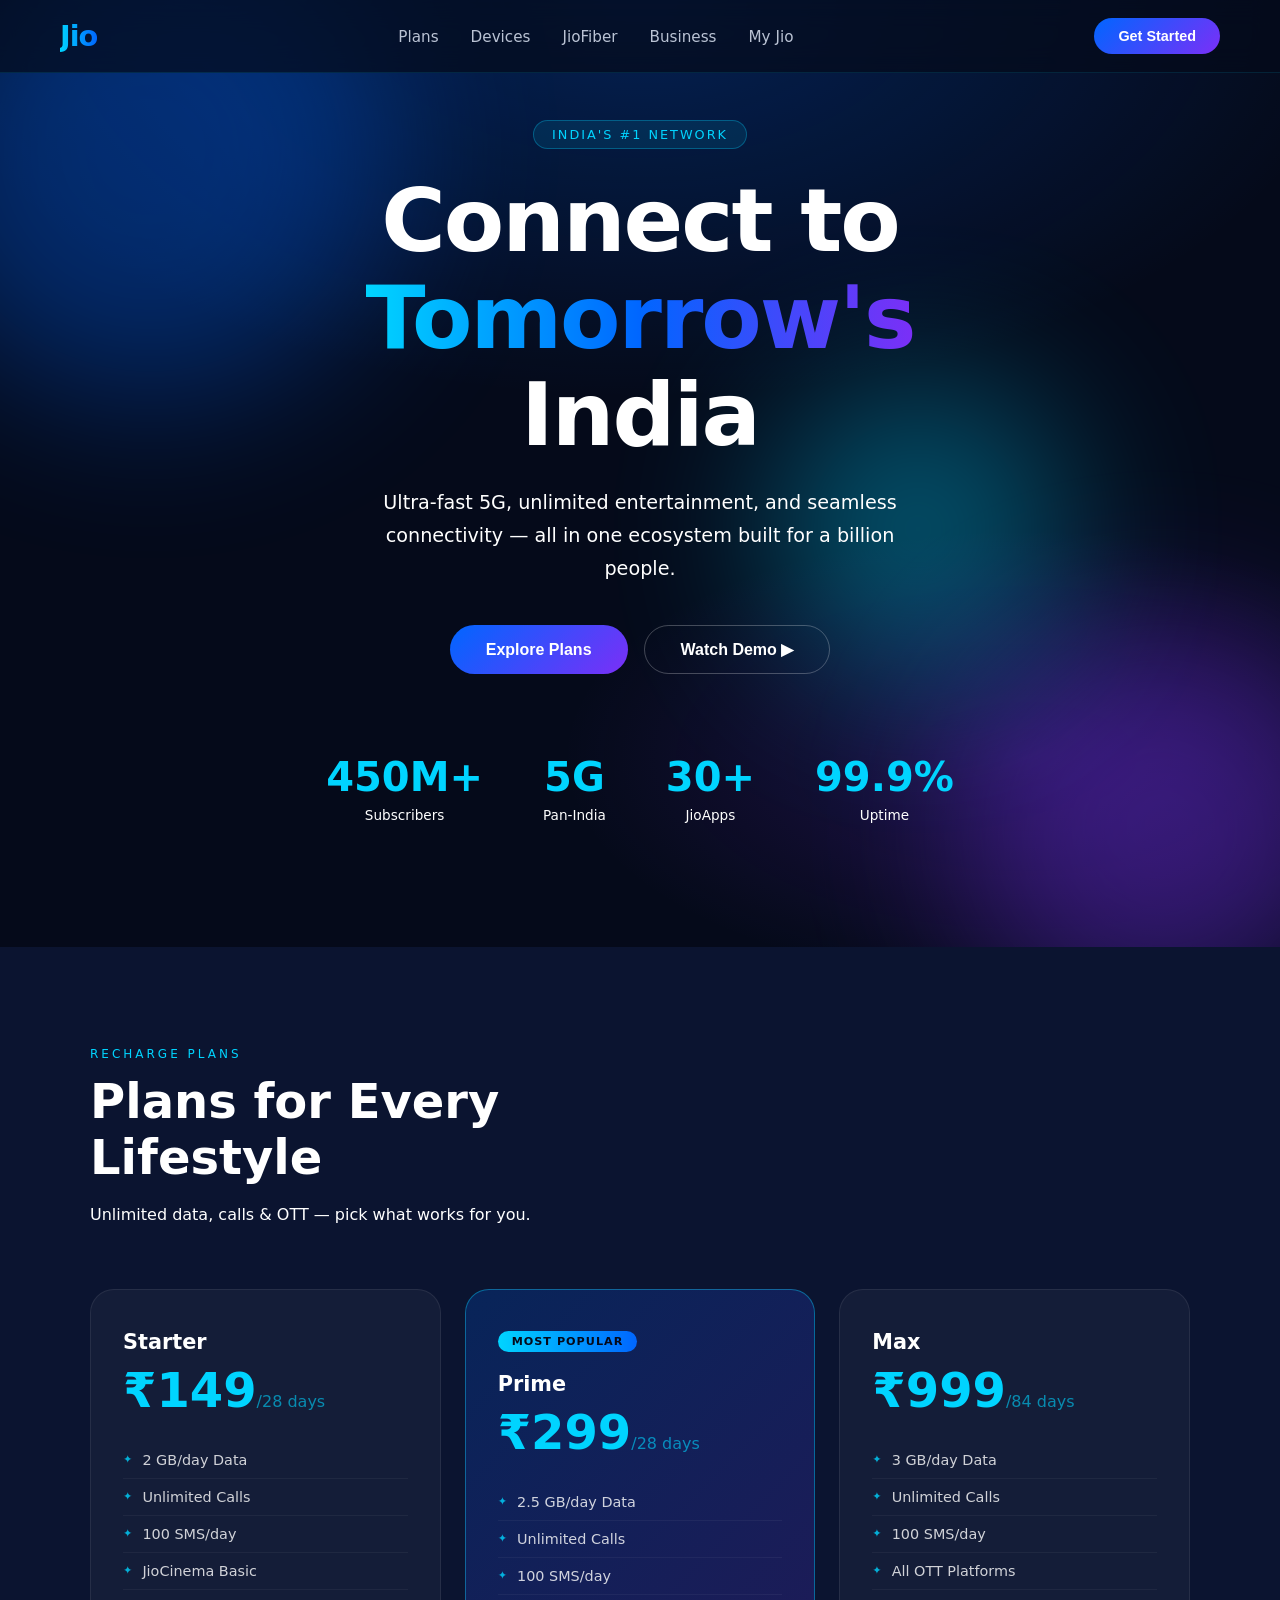
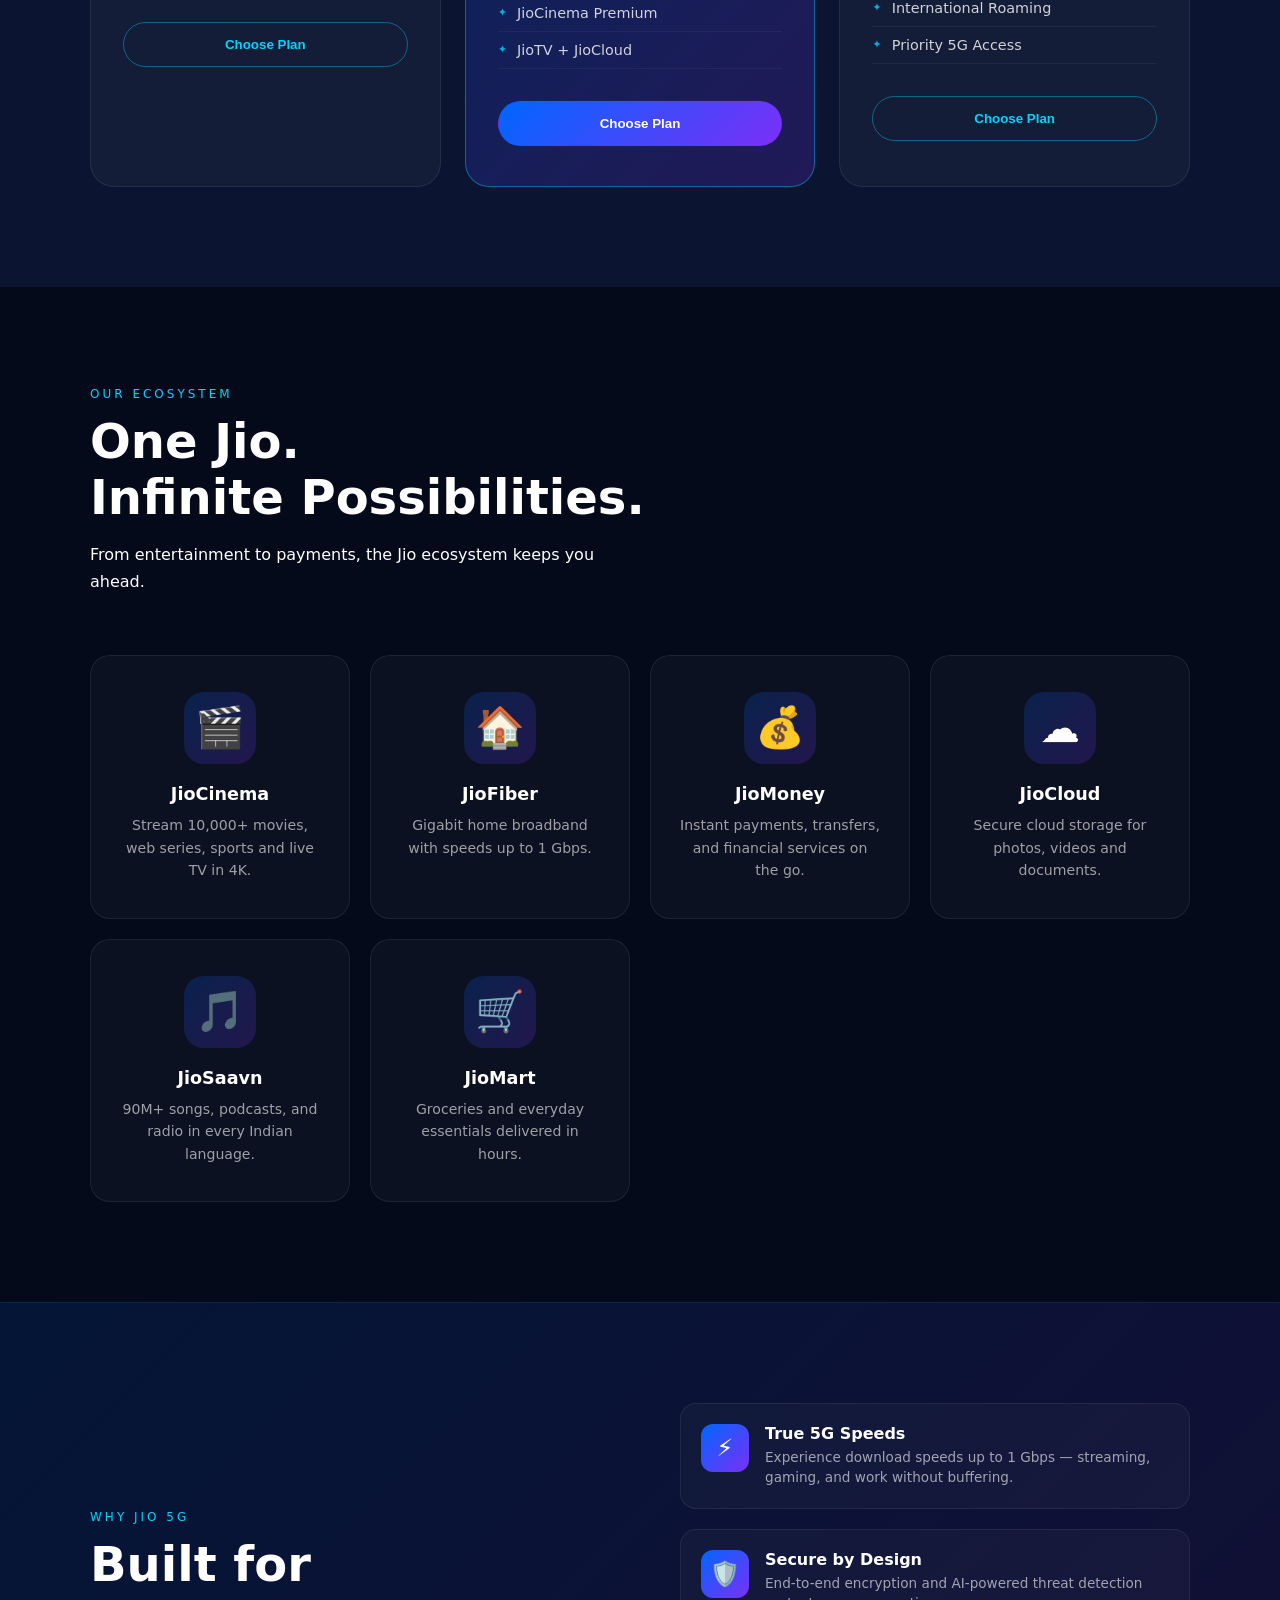
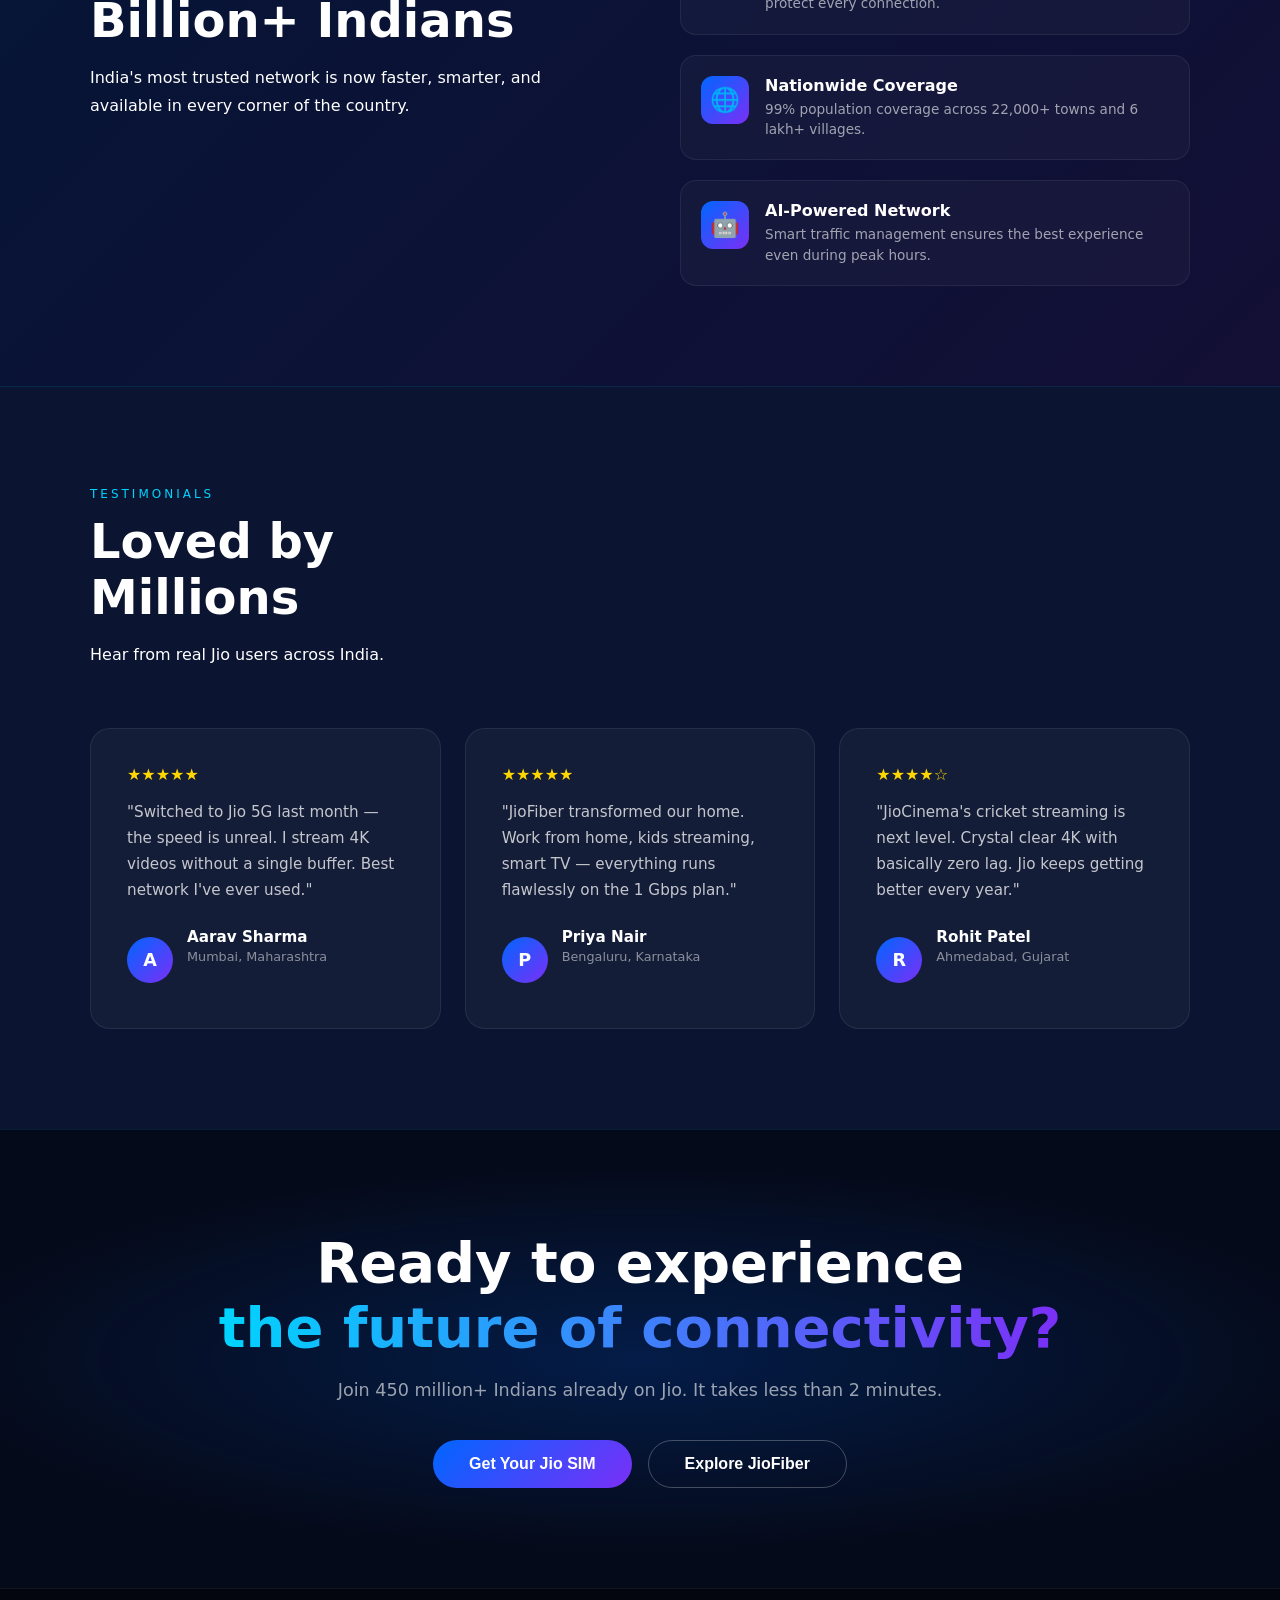
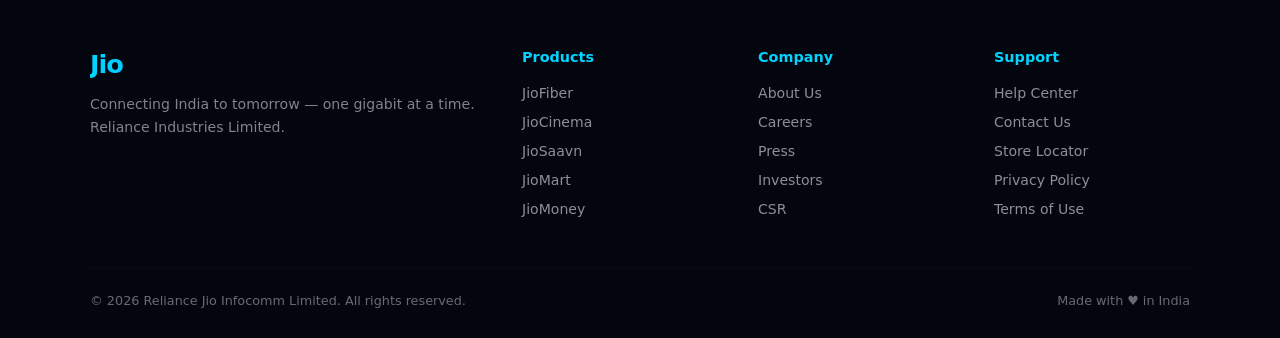
==== jio-redesign.html @ 24b38218 "Add futuristic Jio homepage redesign in HTML Full single-page redesign featuring animated hero with " ====
<!DOCTYPE html>
<html lang="en">
<head>
  <meta charset="UTF-8" />
  <meta name="viewport" content="width=device-width, initial-scale=1.0" />
  <title>Jio – Welcome to the Future</title>
  <style>
    *, *::before, *::after { box-sizing: border-box; margin: 0; padding: 0; }

    :root {
      --blue: #0066ff;
      --cyan: #00d4ff;
      --purple: #7b2ff7;
      --dark: #050a1a;
      --dark2: #0b1430;
      --light: #e8f0ff;
      --white: #ffffff;
    }

    html { scroll-behavior: smooth; }

    body {
      font-family: 'Segoe UI', system-ui, sans-serif;
      background: var(--dark);
      color: var(--white);
      overflow-x: hidden;
    }

    /* ── NAV ── */
    nav {
      position: fixed; top: 0; width: 100%; z-index: 100;
      display: flex; align-items: center; justify-content: space-between;
      padding: 18px 60px;
      background: rgba(5, 10, 26, 0.7);
      backdrop-filter: blur(14px);
      border-bottom: 1px solid rgba(0, 212, 255, 0.12);
    }

    .logo {
      font-size: 1.8rem; font-weight: 900; letter-spacing: -1px;
      background: linear-gradient(90deg, var(--cyan), var(--blue));
      -webkit-background-clip: text; -webkit-text-fill-color: transparent;
    }

    .nav-links { display: flex; gap: 32px; list-style: none; }
    .nav-links a {
      color: var(--light); text-decoration: none; font-size: 0.95rem;
      opacity: 0.8; transition: opacity 0.2s, color 0.2s;
    }
    .nav-links a:hover { opacity: 1; color: var(--cyan); }

    .nav-cta {
      background: linear-gradient(135deg, var(--blue), var(--purple));
      color: #fff; border: none; padding: 10px 24px;
      border-radius: 50px; cursor: pointer; font-size: 0.9rem; font-weight: 600;
      transition: transform 0.2s, box-shadow 0.2s;
    }
    .nav-cta:hover { transform: scale(1.05); box-shadow: 0 0 20px rgba(0,102,255,0.5); }

    /* ── HERO ── */
    .hero {
      min-height: 100vh;
      display: flex; align-items: center; justify-content: center;
      text-align: center; padding: 120px 20px 80px;
      position: relative; overflow: hidden;
    }

    .hero-bg {
      position: absolute; inset: 0; z-index: 0;
      background: radial-gradient(ellipse 80% 60% at 50% 0%, rgba(0,102,255,0.25) 0%, transparent 70%),
                  radial-gradient(ellipse 60% 40% at 80% 80%, rgba(123,47,247,0.2) 0%, transparent 60%),
                  var(--dark);
    }

    .orb {
      position: absolute; border-radius: 50%; filter: blur(80px); opacity: 0.35;
      animation: float 8s ease-in-out infinite;
    }
    .orb1 { width: 500px; height: 500px; background: var(--blue); top: -100px; left: -100px; }
    .orb2 { width: 400px; height: 400px; background: var(--purple); bottom: -80px; right: -80px; animation-delay: -4s; }
    .orb3 { width: 300px; height: 300px; background: var(--cyan); top: 40%; left: 60%; animation-delay: -2s; }

    @keyframes float {
      0%, 100% { transform: translateY(0) scale(1); }
      50% { transform: translateY(-30px) scale(1.05); }
    }

    .hero-content { position: relative; z-index: 1; max-width: 800px; }

    .hero-badge {
      display: inline-block; padding: 6px 18px; border-radius: 50px;
      background: rgba(0,212,255,0.1); border: 1px solid rgba(0,212,255,0.3);
      color: var(--cyan); font-size: 0.8rem; letter-spacing: 2px;
      text-transform: uppercase; margin-bottom: 24px;
      animation: fadeUp 0.8s ease both;
    }

    .hero h1 {
      font-size: clamp(2.8rem, 7vw, 5.5rem);
      font-weight: 900; line-height: 1.1; letter-spacing: -2px;
      margin-bottom: 24px;
      animation: fadeUp 0.8s 0.1s ease both;
    }

    .hero h1 span {
      background: linear-gradient(90deg, var(--cyan), var(--blue), var(--purple));
      -webkit-background-clip: text; -webkit-text-fill-color: transparent;
    }

    .hero p {
      font-size: 1.2rem; opacity: 0.7; max-width: 560px; margin: 0 auto 40px;
      line-height: 1.7;
      animation: fadeUp 0.8s 0.2s ease both;
    }

    .hero-btns {
      display: flex; gap: 16px; justify-content: center; flex-wrap: wrap;
      animation: fadeUp 0.8s 0.3s ease both;
    }

    .btn-primary {
      padding: 14px 36px; border-radius: 50px;
      background: linear-gradient(135deg, var(--blue), var(--purple));
      color: #fff; font-size: 1rem; font-weight: 700; border: none; cursor: pointer;
      transition: transform 0.2s, box-shadow 0.2s;
    }
    .btn-primary:hover { transform: translateY(-2px); box-shadow: 0 8px 30px rgba(0,102,255,0.5); }

    .btn-ghost {
      padding: 14px 36px; border-radius: 50px;
      background: transparent; color: #fff; font-size: 1rem; font-weight: 600;
      border: 1px solid rgba(255,255,255,0.25); cursor: pointer;
      transition: background 0.2s, border-color 0.2s;
    }
    .btn-ghost:hover { background: rgba(255,255,255,0.08); border-color: var(--cyan); }

    .hero-stats {
      display: flex; justify-content: center; gap: 60px; margin-top: 80px;
      animation: fadeUp 0.8s 0.4s ease both;
    }
    .stat h3 { font-size: 2.5rem; font-weight: 900; color: var(--cyan); }
    .stat p { font-size: 0.85rem; opacity: 0.6; margin-top: 4px; }

    /* ── SECTION SHARED ── */
    section { padding: 100px 60px; }
    .section-label {
      font-size: 0.75rem; letter-spacing: 3px; text-transform: uppercase;
      color: var(--cyan); margin-bottom: 12px;
    }
    .section-title {
      font-size: clamp(2rem, 4vw, 3rem); font-weight: 900; margin-bottom: 16px;
    }
    .section-sub { opacity: 0.6; max-width: 520px; line-height: 1.7; margin-bottom: 60px; }

    /* ── PLANS ── */
    .plans { background: var(--dark2); }
    .plans-grid {
      display: grid; grid-template-columns: repeat(auto-fit, minmax(280px, 1fr));
      gap: 24px; max-width: 1100px; margin: 0 auto;
    }

    .plan-card {
      border-radius: 24px; padding: 40px 32px;
      background: rgba(255,255,255,0.04);
      border: 1px solid rgba(255,255,255,0.08);
      transition: transform 0.3s, box-shadow 0.3s, border-color 0.3s;
      position: relative; overflow: hidden;
    }
    .plan-card::before {
      content: ''; position: absolute; inset: 0;
      background: linear-gradient(135deg, rgba(0,102,255,0.1), transparent);
      opacity: 0; transition: opacity 0.3s;
    }
    .plan-card:hover { transform: translateY(-8px); box-shadow: 0 20px 60px rgba(0,102,255,0.2); border-color: rgba(0,212,255,0.3); }
    .plan-card:hover::before { opacity: 1; }

    .plan-card.featured {
      background: linear-gradient(135deg, rgba(0,102,255,0.2), rgba(123,47,247,0.2));
      border-color: rgba(0,212,255,0.4);
    }
    .plan-badge {
      display: inline-block; padding: 4px 14px; border-radius: 50px;
      background: linear-gradient(90deg, var(--cyan), var(--blue));
      color: var(--dark); font-size: 0.7rem; font-weight: 800;
      letter-spacing: 1px; text-transform: uppercase; margin-bottom: 20px;
    }
    .plan-name { font-size: 1.3rem; font-weight: 700; margin-bottom: 8px; }
    .plan-price { font-size: 3rem; font-weight: 900; color: var(--cyan); }
    .plan-price span { font-size: 1rem; opacity: 0.6; font-weight: 400; }
    .plan-features { list-style: none; margin: 24px 0 32px; }
    .plan-features li {
      padding: 10px 0; border-bottom: 1px solid rgba(255,255,255,0.06);
      font-size: 0.9rem; opacity: 0.8; display: flex; align-items: center; gap: 10px;
    }
    .plan-features li::before { content: '✦'; color: var(--cyan); font-size: 0.7rem; }
    .btn-plan {
      width: 100%; padding: 14px; border-radius: 50px; font-weight: 700;
      cursor: pointer; border: 1px solid rgba(0,212,255,0.4);
      background: transparent; color: var(--cyan); transition: all 0.3s;
    }
    .btn-plan:hover, .plan-card.featured .btn-plan {
      background: linear-gradient(135deg, var(--blue), var(--purple));
      border-color: transparent; color: #fff;
    }

    /* ── SERVICES ── */
    .services-grid {
      display: grid; grid-template-columns: repeat(auto-fit, minmax(220px, 1fr));
      gap: 20px; max-width: 1100px; margin: 0 auto;
    }
    .service-card {
      border-radius: 20px; padding: 36px 28px;
      background: rgba(255,255,255,0.03);
      border: 1px solid rgba(255,255,255,0.07);
      transition: transform 0.3s, border-color 0.3s;
      text-align: center;
    }
    .service-card:hover { transform: translateY(-6px); border-color: rgba(0,212,255,0.25); }
    .service-icon {
      font-size: 2.5rem; margin-bottom: 18px;
      display: flex; align-items: center; justify-content: center;
      width: 72px; height: 72px; border-radius: 20px; margin: 0 auto 20px;
      background: linear-gradient(135deg, rgba(0,102,255,0.2), rgba(123,47,247,0.2));
    }
    .service-card h3 { font-size: 1.1rem; font-weight: 700; margin-bottom: 10px; }
    .service-card p { font-size: 0.88rem; opacity: 0.6; line-height: 1.6; }

    /* ── FEATURES BAND ── */
    .features-band {
      background: linear-gradient(135deg, rgba(0,102,255,0.12), rgba(123,47,247,0.12));
      border-top: 1px solid rgba(0,212,255,0.1);
      border-bottom: 1px solid rgba(0,212,255,0.1);
    }
    .features-inner {
      max-width: 1100px; margin: 0 auto;
      display: grid; grid-template-columns: 1fr 1fr; gap: 80px; align-items: center;
    }
    .features-text .section-sub { max-width: 100%; }
    .feature-list { list-style: none; display: flex; flex-direction: column; gap: 20px; }
    .feature-item {
      display: flex; gap: 16px; align-items: flex-start;
      padding: 20px; border-radius: 16px;
      background: rgba(255,255,255,0.03);
      border: 1px solid rgba(255,255,255,0.07);
      transition: border-color 0.3s;
    }
    .feature-item:hover { border-color: rgba(0,212,255,0.25); }
    .feature-icon {
      font-size: 1.5rem; min-width: 48px; height: 48px;
      display: flex; align-items: center; justify-content: center;
      border-radius: 12px;
      background: linear-gradient(135deg, var(--blue), var(--purple));
    }
    .feature-item h4 { font-size: 1rem; font-weight: 700; margin-bottom: 4px; }
    .feature-item p { font-size: 0.85rem; opacity: 0.6; line-height: 1.5; }

    /* ── TESTIMONIALS ── */
    .testimonials { background: var(--dark2); }
    .testimonials-grid {
      display: grid; grid-template-columns: repeat(auto-fit, minmax(300px, 1fr));
      gap: 24px; max-width: 1100px; margin: 0 auto;
    }
    .testimonial-card {
      padding: 36px; border-radius: 20px;
      background: rgba(255,255,255,0.04);
      border: 1px solid rgba(255,255,255,0.08);
    }
    .stars { color: #ffd700; font-size: 1rem; margin-bottom: 16px; }
    .testimonial-card p { opacity: 0.75; line-height: 1.7; font-size: 0.95rem; margin-bottom: 24px; }
    .reviewer { display: flex; gap: 14px; align-items: center; }
    .avatar {
      width: 46px; height: 46px; border-radius: 50%;
      background: linear-gradient(135deg, var(--blue), var(--purple));
      display: flex; align-items: center; justify-content: center;
      font-weight: 700; font-size: 1.1rem;
    }
    .reviewer-info h4 { font-size: 0.95rem; font-weight: 700; }
    .reviewer-info p { font-size: 0.8rem; opacity: 0.5; }

    /* ── CTA BANNER ── */
    .cta-banner {
      text-align: center; padding: 100px 40px;
      background: radial-gradient(ellipse 80% 60% at 50% 50%, rgba(0,102,255,0.2) 0%, transparent 70%);
      border-top: 1px solid rgba(0,212,255,0.1);
    }
    .cta-banner h2 { font-size: clamp(2rem, 5vw, 3.5rem); font-weight: 900; margin-bottom: 20px; }
    .cta-banner h2 span {
      background: linear-gradient(90deg, var(--cyan), var(--purple));
      -webkit-background-clip: text; -webkit-text-fill-color: transparent;
    }
    .cta-banner p { opacity: 0.6; margin-bottom: 40px; font-size: 1.1rem; }

    /* ── FOOTER ── */
    footer {
      background: #03060f; padding: 60px 60px 30px;
      border-top: 1px solid rgba(255,255,255,0.06);
    }
    .footer-grid {
      display: grid; grid-template-columns: 2fr 1fr 1fr 1fr; gap: 40px;
      max-width: 1100px; margin: 0 auto 50px;
    }
    .footer-brand .logo { font-size: 1.6rem; }
    .footer-brand p { margin-top: 14px; opacity: 0.5; font-size: 0.88rem; line-height: 1.7; }
    .footer-col h4 { font-size: 0.9rem; font-weight: 700; margin-bottom: 18px; color: var(--cyan); }
    .footer-col ul { list-style: none; display: flex; flex-direction: column; gap: 10px; }
    .footer-col ul a { color: var(--white); text-decoration: none; font-size: 0.88rem; opacity: 0.55; transition: opacity 0.2s; }
    .footer-col ul a:hover { opacity: 1; }
    .footer-bottom {
      max-width: 1100px; margin: 0 auto;
      display: flex; justify-content: space-between; align-items: center;
      border-top: 1px solid rgba(255,255,255,0.06); padding-top: 24px;
      font-size: 0.8rem; opacity: 0.4;
    }

    /* ── ANIMATIONS ── */
    @keyframes fadeUp {
      from { opacity: 0; transform: translateY(24px); }
      to   { opacity: 1; transform: translateY(0); }
    }

    /* ── SCROLL ANIMATIONS ── */
    .reveal {
      opacity: 0; transform: translateY(30px);
      transition: opacity 0.7s ease, transform 0.7s ease;
    }
    .reveal.visible { opacity: 1; transform: none; }

    /* ── RESPONSIVE ── */
    @media (max-width: 900px) {
      nav { padding: 16px 24px; }
      .nav-links { display: none; }
      section { padding: 70px 24px; }
      .features-inner { grid-template-columns: 1fr; gap: 40px; }
      .footer-grid { grid-template-columns: 1fr 1fr; }
      .hero-stats { gap: 30px; flex-wrap: wrap; }
    }
  </style>
</head>
<body>

  <!-- NAV -->
  <nav>
    <div class="logo">Jio</div>
    <ul class="nav-links">
      <li><a href="#">Plans</a></li>
      <li><a href="#">Devices</a></li>
      <li><a href="#">JioFiber</a></li>
      <li><a href="#">Business</a></li>
      <li><a href="#">My Jio</a></li>
    </ul>
    <button class="nav-cta">Get Started</button>
  </nav>

  <!-- HERO -->
  <section class="hero">
    <div class="hero-bg">
      <div class="orb orb1"></div>
      <div class="orb orb2"></div>
      <div class="orb orb3"></div>
    </div>
    <div class="hero-content">
      <div class="hero-badge">India's #1 Network</div>
      <h1>Connect to<br /><span>Tomorrow's</span> India</h1>
      <p>Ultra-fast 5G, unlimited entertainment, and seamless connectivity — all in one ecosystem built for a billion people.</p>
      <div class="hero-btns">
        <button class="btn-primary">Explore Plans</button>
        <button class="btn-ghost">Watch Demo ▶</button>
      </div>
      <div class="hero-stats">
        <div class="stat"><h3>450M+</h3><p>Subscribers</p></div>
        <div class="stat"><h3>5G</h3><p>Pan-India</p></div>
        <div class="stat"><h3>30+</h3><p>JioApps</p></div>
        <div class="stat"><h3>99.9%</h3><p>Uptime</p></div>
      </div>
    </div>
  </section>

  <!-- PLANS -->
  <section class="plans">
    <div style="max-width:1100px;margin:0 auto;">
      <p class="section-label reveal">Recharge Plans</p>
      <h2 class="section-title reveal">Plans for Every<br />Lifestyle</h2>
      <p class="section-sub reveal">Unlimited data, calls & OTT — pick what works for you.</p>
    </div>
    <div class="plans-grid">
      <div class="plan-card reveal">
        <div class="plan-name">Starter</div>
        <div class="plan-price">₹149<span>/28 days</span></div>
        <ul class="plan-features">
          <li>2 GB/day Data</li>
          <li>Unlimited Calls</li>
          <li>100 SMS/day</li>
          <li>JioCinema Basic</li>
        </ul>
        <button class="btn-plan">Choose Plan</button>
      </div>

      <div class="plan-card featured reveal">
        <div class="plan-badge">Most Popular</div>
        <div class="plan-name">Prime</div>
        <div class="plan-price">₹299<span>/28 days</span></div>
        <ul class="plan-features">
          <li>2.5 GB/day Data</li>
          <li>Unlimited Calls</li>
          <li>100 SMS/day</li>
          <li>JioCinema Premium</li>
          <li>JioTV + JioCloud</li>
        </ul>
        <button class="btn-plan">Choose Plan</button>
      </div>

      <div class="plan-card reveal">
        <div class="plan-name">Max</div>
        <div class="plan-price">₹999<span>/84 days</span></div>
        <ul class="plan-features">
          <li>3 GB/day Data</li>
          <li>Unlimited Calls</li>
          <li>100 SMS/day</li>
          <li>All OTT Platforms</li>
          <li>International Roaming</li>
          <li>Priority 5G Access</li>
        </ul>
        <button class="btn-plan">Choose Plan</button>
      </div>
    </div>
  </section>

  <!-- SERVICES -->
  <section>
    <div style="max-width:1100px;margin:0 auto;">
      <p class="section-label reveal">Our Ecosystem</p>
      <h2 class="section-title reveal">One Jio.<br />Infinite Possibilities.</h2>
      <p class="section-sub reveal">From entertainment to payments, the Jio ecosystem keeps you ahead.</p>
    </div>
    <div class="services-grid">
      <div class="service-card reveal">
        <div class="service-icon">🎬</div>
        <h3>JioCinema</h3>
        <p>Stream 10,000+ movies, web series, sports and live TV in 4K.</p>
      </div>
      <div class="service-card reveal">
        <div class="service-icon">🏠</div>
        <h3>JioFiber</h3>
        <p>Gigabit home broadband with speeds up to 1 Gbps.</p>
      </div>
      <div class="service-card reveal">
        <div class="service-icon">💰</div>
        <h3>JioMoney</h3>
        <p>Instant payments, transfers, and financial services on the go.</p>
      </div>
      <div class="service-card reveal">
        <div class="service-icon">☁️</div>
        <h3>JioCloud</h3>
        <p>Secure cloud storage for photos, videos and documents.</p>
      </div>
      <div class="service-card reveal">
        <div class="service-icon">🎵</div>
        <h3>JioSaavn</h3>
        <p>90M+ songs, podcasts, and radio in every Indian language.</p>
      </div>
      <div class="service-card reveal">
        <div class="service-icon">🛒</div>
        <h3>JioMart</h3>
        <p>Groceries and everyday essentials delivered in hours.</p>
      </div>
    </div>
  </section>

  <!-- FEATURES BAND -->
  <section class="features-band">
    <div class="features-inner">
      <div class="features-text">
        <p class="section-label reveal">Why Jio 5G</p>
        <h2 class="section-title reveal">Built for<br />Billion+ Indians</h2>
        <p class="section-sub reveal">India's most trusted network is now faster, smarter, and available in every corner of the country.</p>
      </div>
      <ul class="feature-list">
        <li class="feature-item reveal">
          <div class="feature-icon">⚡</div>
          <div>
            <h4>True 5G Speeds</h4>
            <p>Experience download speeds up to 1 Gbps — streaming, gaming, and work without buffering.</p>
          </div>
        </li>
        <li class="feature-item reveal">
          <div class="feature-icon">🛡️</div>
          <div>
            <h4>Secure by Design</h4>
            <p>End-to-end encryption and AI-powered threat detection protect every connection.</p>
          </div>
        </li>
        <li class="feature-item reveal">
          <div class="feature-icon">🌐</div>
          <div>
            <h4>Nationwide Coverage</h4>
            <p>99% population coverage across 22,000+ towns and 6 lakh+ villages.</p>
          </div>
        </li>
        <li class="feature-item reveal">
          <div class="feature-icon">🤖</div>
          <div>
            <h4>AI-Powered Network</h4>
            <p>Smart traffic management ensures the best experience even during peak hours.</p>
          </div>
        </li>
      </ul>
    </div>
  </section>

  <!-- TESTIMONIALS -->
  <section class="testimonials">
    <div style="max-width:1100px;margin:0 auto;">
      <p class="section-label reveal">Testimonials</p>
      <h2 class="section-title reveal">Loved by<br />Millions</h2>
      <p class="section-sub reveal">Hear from real Jio users across India.</p>
    </div>
    <div class="testimonials-grid">
      <div class="testimonial-card reveal">
        <div class="stars">★★★★★</div>
        <p>"Switched to Jio 5G last month — the speed is unreal. I stream 4K videos without a single buffer. Best network I've ever used."</p>
        <div class="reviewer">
          <div class="avatar">A</div>
          <div class="reviewer-info">
            <h4>Aarav Sharma</h4>
            <p>Mumbai, Maharashtra</p>
          </div>
        </div>
      </div>
      <div class="testimonial-card reveal">
        <div class="stars">★★★★★</div>
        <p>"JioFiber transformed our home. Work from home, kids streaming, smart TV — everything runs flawlessly on the 1 Gbps plan."</p>
        <div class="reviewer">
          <div class="avatar">P</div>
          <div class="reviewer-info">
            <h4>Priya Nair</h4>
            <p>Bengaluru, Karnataka</p>
          </div>
        </div>
      </div>
      <div class="testimonial-card reveal">
        <div class="stars">★★★★☆</div>
        <p>"JioCinema's cricket streaming is next level. Crystal clear 4K with basically zero lag. Jio keeps getting better every year."</p>
        <div class="reviewer">
          <div class="avatar">R</div>
          <div class="reviewer-info">
            <h4>Rohit Patel</h4>
            <p>Ahmedabad, Gujarat</p>
          </div>
        </div>
      </div>
    </div>
  </section>

  <!-- CTA BANNER -->
  <section class="cta-banner">
    <h2>Ready to experience<br /><span>the future of connectivity?</span></h2>
    <p>Join 450 million+ Indians already on Jio. It takes less than 2 minutes.</p>
    <div style="display:flex;gap:16px;justify-content:center;flex-wrap:wrap;">
      <button class="btn-primary">Get Your Jio SIM</button>
      <button class="btn-ghost">Explore JioFiber</button>
    </div>
  </section>

  <!-- FOOTER -->
  <footer>
    <div class="footer-grid">
      <div class="footer-brand">
        <div class="logo">Jio</div>
        <p>Connecting India to tomorrow — one gigabit at a time. Reliance Industries Limited.</p>
      </div>
      <div class="footer-col">
        <h4>Products</h4>
        <ul>
          <li><a href="#">JioFiber</a></li>
          <li><a href="#">JioCinema</a></li>
          <li><a href="#">JioSaavn</a></li>
          <li><a href="#">JioMart</a></li>
          <li><a href="#">JioMoney</a></li>
        </ul>
      </div>
      <div class="footer-col">
        <h4>Company</h4>
        <ul>
          <li><a href="#">About Us</a></li>
          <li><a href="#">Careers</a></li>
          <li><a href="#">Press</a></li>
          <li><a href="#">Investors</a></li>
          <li><a href="#">CSR</a></li>
        </ul>
      </div>
      <div class="footer-col">
        <h4>Support</h4>
        <ul>
          <li><a href="#">Help Center</a></li>
          <li><a href="#">Contact Us</a></li>
          <li><a href="#">Store Locator</a></li>
          <li><a href="#">Privacy Policy</a></li>
          <li><a href="#">Terms of Use</a></li>
        </ul>
      </div>
    </div>
    <div class="footer-bottom">
      <span>© 2026 Reliance Jio Infocomm Limited. All rights reserved.</span>
      <span>Made with ♥ in India</span>
    </div>
  </footer>

  <script>
    // Scroll reveal
    const observer = new IntersectionObserver((entries) => {
      entries.forEach(e => {
        if (e.isIntersecting) {
          e.target.classList.add('visible');
          observer.unobserve(e.target);
        }
      });
    }, { threshold: 0.12 });

    document.querySelectorAll('.reveal').forEach(el => observer.observe(el));
  </script>
</body>
</html>
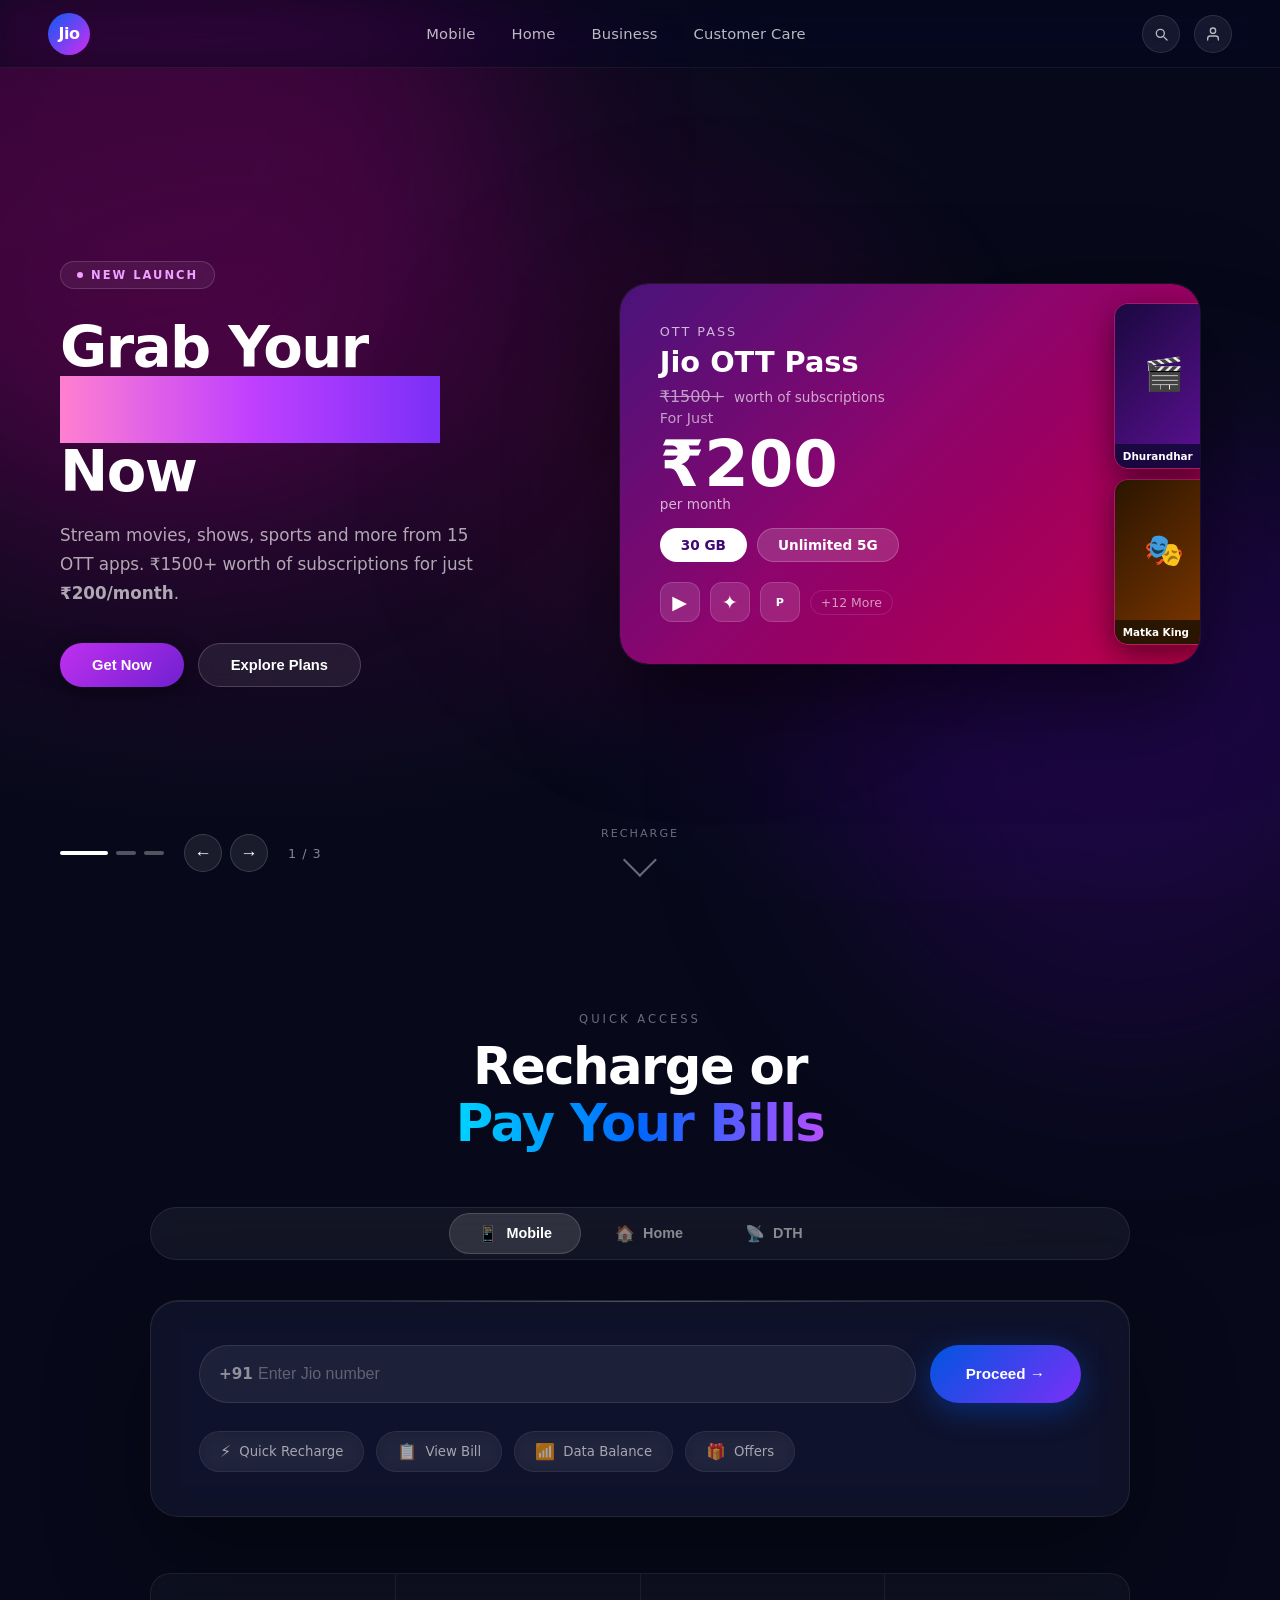
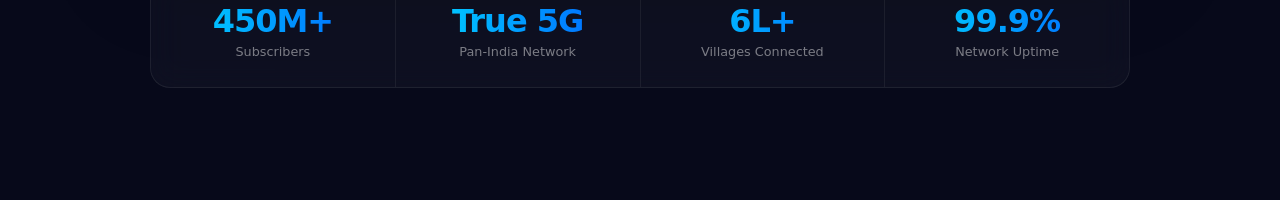
==== commit 2941bfd9: "Add Jio homepage redesign — immersive two-fold with ambient lighting - Fold 1: full-viewport hero ca" ====
--- a/jio-redesign.html
+++ b/jio-redesign.html
@@ -3,620 +3,925 @@
 <head>
   <meta charset="UTF-8" />
   <meta name="viewport" content="width=device-width, initial-scale=1.0" />
-  <title>Jio – Welcome to the Future</title>
+  <title>Jio – Experience the Future</title>
   <style>
     *, *::before, *::after { box-sizing: border-box; margin: 0; padding: 0; }
 
     :root {
-      --blue: #0066ff;
-      --cyan: #00d4ff;
-      --purple: #7b2ff7;
-      --dark: #050a1a;
-      --dark2: #0b1430;
-      --light: #e8f0ff;
-      --white: #ffffff;
-    }
-
-    html { scroll-behavior: smooth; }
+      --nav-h: 68px;
+      --ease: cubic-bezier(0.4, 0, 0.2, 1);
+    }
+
+    html { scroll-behavior: auto; }
 
     body {
-      font-family: 'Segoe UI', system-ui, sans-serif;
-      background: var(--dark);
-      color: var(--white);
+      font-family: 'Segoe UI', system-ui, -apple-system, sans-serif;
+      background: #07091a;
+      color: #fff;
       overflow-x: hidden;
     }
 
-    /* ── NAV ── */
+    /* ─── NOISE OVERLAY ─── */
+    body::before {
+      content: '';
+      position: fixed; inset: 0; z-index: 0; pointer-events: none;
+      background-image: url("data:image/svg+xml,%3Csvg viewBox='0 0 200 200' xmlns='http://www.w3.org/2000/svg'%3E%3Cfilter id='n'%3E%3CfeTurbulence type='fractalNoise' baseFrequency='0.85' numOctaves='4' stitchTiles='stitch'/%3E%3C/filter%3E%3Crect width='100%25' height='100%25' filter='url(%23n)' opacity='1'/%3E%3C/svg%3E");
+      opacity: 0.03;
+    }
+
+    /* ─── AMBIENT BACKGROUND ─── */
+    #ambient {
+      position: fixed; inset: 0; z-index: 0; pointer-events: none;
+      transition: background 1.4s var(--ease), opacity 1.4s var(--ease);
+    }
+
+    /* ─── NAV ─── */
     nav {
-      position: fixed; top: 0; width: 100%; z-index: 100;
+      position: fixed; top: 0; left: 0; right: 0; z-index: 100;
+      height: var(--nav-h);
       display: flex; align-items: center; justify-content: space-between;
-      padding: 18px 60px;
-      background: rgba(5, 10, 26, 0.7);
-      backdrop-filter: blur(14px);
-      border-bottom: 1px solid rgba(0, 212, 255, 0.12);
-    }
-
-    .logo {
-      font-size: 1.8rem; font-weight: 900; letter-spacing: -1px;
-      background: linear-gradient(90deg, var(--cyan), var(--blue));
+      padding: 0 48px;
+      background: rgba(7, 9, 26, 0.55);
+      backdrop-filter: blur(20px) saturate(180%);
+      -webkit-backdrop-filter: blur(20px) saturate(180%);
+      border-bottom: 1px solid rgba(255,255,255,0.06);
+    }
+
+    .logo-wrap {
+      display: flex; align-items: center; gap: 10px;
+    }
+    .logo-circle {
+      width: 42px; height: 42px; border-radius: 50%;
+      background: linear-gradient(135deg, #0a5cf5, #d52af0);
+      display: flex; align-items: center; justify-content: center;
+      font-weight: 900; font-size: 1rem; letter-spacing: -0.5px;
+    }
+    .logo-text {
+      font-size: 1.5rem; font-weight: 900; letter-spacing: -0.5px;
+      background: linear-gradient(90deg, #fff 60%, rgba(255,255,255,0.5));
       -webkit-background-clip: text; -webkit-text-fill-color: transparent;
     }
 
-    .nav-links { display: flex; gap: 32px; list-style: none; }
+    .nav-links {
+      display: flex; gap: 36px; list-style: none;
+    }
     .nav-links a {
-      color: var(--light); text-decoration: none; font-size: 0.95rem;
-      opacity: 0.8; transition: opacity 0.2s, color 0.2s;
-    }
-    .nav-links a:hover { opacity: 1; color: var(--cyan); }
-
-    .nav-cta {
-      background: linear-gradient(135deg, var(--blue), var(--purple));
-      color: #fff; border: none; padding: 10px 24px;
-      border-radius: 50px; cursor: pointer; font-size: 0.9rem; font-weight: 600;
-      transition: transform 0.2s, box-shadow 0.2s;
-    }
-    .nav-cta:hover { transform: scale(1.05); box-shadow: 0 0 20px rgba(0,102,255,0.5); }
-
-    /* ── HERO ── */
-    .hero {
+      color: rgba(255,255,255,0.72); text-decoration: none;
+      font-size: 0.92rem; font-weight: 500; letter-spacing: 0.01em;
+      transition: color 0.2s;
+      position: relative; padding-bottom: 2px;
+    }
+    .nav-links a::after {
+      content: ''; position: absolute; bottom: -2px; left: 0; right: 0;
+      height: 1.5px; background: #00d4ff;
+      transform: scaleX(0); transform-origin: left;
+      transition: transform 0.25s var(--ease);
+    }
+    .nav-links a:hover { color: #fff; }
+    .nav-links a:hover::after { transform: scaleX(1); }
+
+    .nav-actions { display: flex; gap: 14px; align-items: center; }
+    .nav-icon-btn {
+      width: 38px; height: 38px; border-radius: 50%;
+      background: rgba(255,255,255,0.07);
+      border: 1px solid rgba(255,255,255,0.1);
+      display: flex; align-items: center; justify-content: center;
+      cursor: pointer; transition: background 0.2s;
+      color: rgba(255,255,255,0.7);
+    }
+    .nav-icon-btn:hover { background: rgba(255,255,255,0.14); color: #fff; }
+    .nav-icon-btn svg { width: 16px; height: 16px; fill: currentColor; }
+
+    /* ─── FOLD 1: HERO ─── */
+    #fold1 {
+      position: relative; z-index: 1;
       min-height: 100vh;
+      padding-top: var(--nav-h);
+      display: flex; flex-direction: column;
+      overflow: hidden;
+    }
+
+    /* Slide container */
+    .slider-track {
+      flex: 1; position: relative;
+      display: flex; flex-direction: column;
+      justify-content: center;
+    }
+
+    /* Individual slide */
+    .slide {
+      position: absolute; inset: 0;
+      display: grid;
+      grid-template-columns: 1fr 1.15fr;
+      gap: 0;
+      align-items: center;
+      padding: 40px 60px 60px;
+      opacity: 0; pointer-events: none;
+      transition: opacity 0.9s var(--ease);
+    }
+    .slide.active { opacity: 1; pointer-events: all; }
+
+    /* Left: text */
+    .slide-text {
+      padding-right: 40px;
+      transform: translateY(20px);
+      transition: transform 1s var(--ease), opacity 0.9s var(--ease);
+      opacity: 0;
+    }
+    .slide.active .slide-text {
+      transform: translateY(0); opacity: 1;
+      transition-delay: 0.15s;
+    }
+
+    .slide-tag {
+      display: inline-flex; align-items: center; gap: 8px;
+      padding: 6px 16px; border-radius: 999px;
+      font-size: 0.72rem; letter-spacing: 2px; text-transform: uppercase;
+      font-weight: 700; margin-bottom: 28px;
+      border: 1px solid rgba(255,255,255,0.15);
+      background: rgba(255,255,255,0.06);
+      backdrop-filter: blur(10px);
+    }
+    .slide-tag-dot {
+      width: 6px; height: 6px; border-radius: 50%;
+      background: currentColor; animation: blink 2s ease-in-out infinite;
+    }
+    @keyframes blink { 0%,100%{opacity:1} 50%{opacity:0.3} }
+
+    .slide-title {
+      font-size: clamp(2.2rem, 4.5vw, 4rem);
+      font-weight: 900; line-height: 1.08; letter-spacing: -1.5px;
+      margin-bottom: 18px;
+    }
+    .slide-title em {
+      font-style: normal;
+      -webkit-background-clip: text; -webkit-text-fill-color: transparent;
+    }
+
+    .slide-desc {
+      font-size: 1.05rem; opacity: 0.65; line-height: 1.7;
+      margin-bottom: 36px; max-width: 440px;
+    }
+
+    .slide-btns { display: flex; gap: 14px; flex-wrap: wrap; }
+
+    .btn-pill {
+      padding: 13px 32px; border-radius: 999px;
+      font-weight: 700; font-size: 0.92rem; cursor: pointer;
+      border: none; transition: transform 0.2s, box-shadow 0.2s;
+    }
+    .btn-pill:hover { transform: translateY(-2px); }
+    .btn-primary-pill {
+      color: #fff;
+      box-shadow: 0 4px 20px rgba(0,0,0,0.4);
+    }
+    .btn-primary-pill:hover { box-shadow: 0 8px 30px rgba(0,0,0,0.5); }
+    .btn-ghost-pill {
+      background: rgba(255,255,255,0.08);
+      border: 1px solid rgba(255,255,255,0.18) !important;
+      color: #fff; backdrop-filter: blur(10px);
+    }
+    .btn-ghost-pill:hover { background: rgba(255,255,255,0.14); }
+
+    /* Right: visual panel */
+    .slide-visual {
+      position: relative; height: 100%;
       display: flex; align-items: center; justify-content: center;
-      text-align: center; padding: 120px 20px 80px;
+      transform: scale(0.95) translateY(10px);
+      transition: transform 1s var(--ease), opacity 0.9s var(--ease);
+      opacity: 0;
+    }
+    .slide.active .slide-visual {
+      transform: scale(1) translateY(0); opacity: 1;
+      transition-delay: 0.05s;
+    }
+
+    /* Banner card — the hero visual */
+    .banner-card {
+      position: relative;
+      width: 100%; max-width: 580px;
+      border-radius: 28px; overflow: hidden;
+      box-shadow: 0 40px 100px rgba(0,0,0,0.6), 0 0 0 1px rgba(255,255,255,0.07);
+      transform-style: preserve-3d;
+      transition: transform 0.1s ease;
+    }
+
+    .banner-card img {
+      width: 100%; display: block;
+      border-radius: 28px;
+    }
+
+    /* Fallback styled banner (when no real image) */
+    .banner-styled {
+      border-radius: 28px; padding: 40px;
+      min-height: 320px;
+      display: flex; flex-direction: column; justify-content: space-between;
       position: relative; overflow: hidden;
     }
-
-    .hero-bg {
-      position: absolute; inset: 0; z-index: 0;
-      background: radial-gradient(ellipse 80% 60% at 50% 0%, rgba(0,102,255,0.25) 0%, transparent 70%),
-                  radial-gradient(ellipse 60% 40% at 80% 80%, rgba(123,47,247,0.2) 0%, transparent 60%),
-                  var(--dark);
-    }
-
-    .orb {
-      position: absolute; border-radius: 50%; filter: blur(80px); opacity: 0.35;
-      animation: float 8s ease-in-out infinite;
-    }
-    .orb1 { width: 500px; height: 500px; background: var(--blue); top: -100px; left: -100px; }
-    .orb2 { width: 400px; height: 400px; background: var(--purple); bottom: -80px; right: -80px; animation-delay: -4s; }
-    .orb3 { width: 300px; height: 300px; background: var(--cyan); top: 40%; left: 60%; animation-delay: -2s; }
-
-    @keyframes float {
-      0%, 100% { transform: translateY(0) scale(1); }
-      50% { transform: translateY(-30px) scale(1.05); }
-    }
-
-    .hero-content { position: relative; z-index: 1; max-width: 800px; }
-
-    .hero-badge {
-      display: inline-block; padding: 6px 18px; border-radius: 50px;
-      background: rgba(0,212,255,0.1); border: 1px solid rgba(0,212,255,0.3);
-      color: var(--cyan); font-size: 0.8rem; letter-spacing: 2px;
-      text-transform: uppercase; margin-bottom: 24px;
-      animation: fadeUp 0.8s ease both;
-    }
-
-    .hero h1 {
-      font-size: clamp(2.8rem, 7vw, 5.5rem);
-      font-weight: 900; line-height: 1.1; letter-spacing: -2px;
-      margin-bottom: 24px;
-      animation: fadeUp 0.8s 0.1s ease both;
-    }
-
-    .hero h1 span {
-      background: linear-gradient(90deg, var(--cyan), var(--blue), var(--purple));
+    .banner-styled::after {
+      content: ''; position: absolute; inset: 0;
+      background: linear-gradient(135deg, rgba(255,255,255,0.08) 0%, transparent 60%);
+      pointer-events: none;
+    }
+
+    /* OTT Pass banner (Slide 1) */
+    .banner-ott {
+      background: linear-gradient(135deg, #3a0070 0%, #8b006b 45%, #c0004a 100%);
+    }
+    .ott-header { font-size: 0.8rem; letter-spacing: 2px; text-transform: uppercase; opacity: 0.7; }
+    .ott-title { font-size: 1.8rem; font-weight: 900; margin: 6px 0; }
+    .ott-strike { font-size: 1rem; opacity: 0.6; text-decoration: line-through; }
+    .ott-price { font-size: 4rem; font-weight: 900; line-height: 1; color: #fff; }
+    .ott-period { font-size: 0.85rem; opacity: 0.7; margin-bottom: 16px; }
+    .ott-chips { display: flex; gap: 10px; flex-wrap: wrap; }
+    .ott-chip {
+      padding: 8px 20px; border-radius: 999px;
+      background: rgba(255,255,255,0.15);
+      backdrop-filter: blur(10px);
+      font-size: 0.85rem; font-weight: 700;
+      border: 1px solid rgba(255,255,255,0.2);
+    }
+    .ott-chip.highlight { background: #fff; color: #3a0070; }
+    .ott-apps { display: flex; gap: 10px; margin-top: 20px; align-items: center; }
+    .app-icon {
+      width: 40px; height: 40px; border-radius: 12px;
+      display: flex; align-items: center; justify-content: center;
+      font-size: 1.2rem; background: rgba(255,255,255,0.12);
+      border: 1px solid rgba(255,255,255,0.15);
+    }
+    .more-apps {
+      font-size: 0.78rem; opacity: 0.6;
+      border: 1px solid rgba(255,255,255,0.2);
+      padding: 4px 10px; border-radius: 999px;
+    }
+
+    /* Floating movie cards */
+    .movie-floats {
+      position: absolute; right: -10px; top: 50%;
+      transform: translateY(-50%);
+      display: flex; flex-direction: column; gap: 12px;
+    }
+    .movie-thumb {
+      width: 100px; border-radius: 14px; overflow: hidden;
+      box-shadow: 0 10px 30px rgba(0,0,0,0.5);
+      border: 1px solid rgba(255,255,255,0.1);
+      transition: transform 0.3s;
+    }
+    .movie-thumb:hover { transform: scale(1.05); }
+    .movie-thumb-inner {
+      height: 140px; display: flex; align-items: center; justify-content: center;
+      font-size: 2rem; font-weight: 900;
+    }
+    .movie-label { padding: 6px 8px; font-size: 0.65rem; font-weight: 700; }
+
+    /* Fiber banner (Slide 2) */
+    .banner-fiber {
+      background: linear-gradient(135deg, #001a4d 0%, #0040a0 60%, #0066ff 100%);
+    }
+    .fiber-speed {
+      font-size: 5rem; font-weight: 900; line-height: 1;
+      background: linear-gradient(90deg, #00d4ff, #0066ff);
       -webkit-background-clip: text; -webkit-text-fill-color: transparent;
     }
-
-    .hero p {
-      font-size: 1.2rem; opacity: 0.7; max-width: 560px; margin: 0 auto 40px;
-      line-height: 1.7;
-      animation: fadeUp 0.8s 0.2s ease both;
-    }
-
-    .hero-btns {
-      display: flex; gap: 16px; justify-content: center; flex-wrap: wrap;
-      animation: fadeUp 0.8s 0.3s ease both;
-    }
-
-    .btn-primary {
-      padding: 14px 36px; border-radius: 50px;
-      background: linear-gradient(135deg, var(--blue), var(--purple));
-      color: #fff; font-size: 1rem; font-weight: 700; border: none; cursor: pointer;
-      transition: transform 0.2s, box-shadow 0.2s;
-    }
-    .btn-primary:hover { transform: translateY(-2px); box-shadow: 0 8px 30px rgba(0,102,255,0.5); }
-
-    .btn-ghost {
-      padding: 14px 36px; border-radius: 50px;
-      background: transparent; color: #fff; font-size: 1rem; font-weight: 600;
-      border: 1px solid rgba(255,255,255,0.25); cursor: pointer;
-      transition: background 0.2s, border-color 0.2s;
-    }
-    .btn-ghost:hover { background: rgba(255,255,255,0.08); border-color: var(--cyan); }
-
-    .hero-stats {
-      display: flex; justify-content: center; gap: 60px; margin-top: 80px;
-      animation: fadeUp 0.8s 0.4s ease both;
-    }
-    .stat h3 { font-size: 2.5rem; font-weight: 900; color: var(--cyan); }
-    .stat p { font-size: 0.85rem; opacity: 0.6; margin-top: 4px; }
-
-    /* ── SECTION SHARED ── */
-    section { padding: 100px 60px; }
-    .section-label {
-      font-size: 0.75rem; letter-spacing: 3px; text-transform: uppercase;
-      color: var(--cyan); margin-bottom: 12px;
-    }
-    .section-title {
-      font-size: clamp(2rem, 4vw, 3rem); font-weight: 900; margin-bottom: 16px;
-    }
-    .section-sub { opacity: 0.6; max-width: 520px; line-height: 1.7; margin-bottom: 60px; }
-
-    /* ── PLANS ── */
-    .plans { background: var(--dark2); }
-    .plans-grid {
-      display: grid; grid-template-columns: repeat(auto-fit, minmax(280px, 1fr));
-      gap: 24px; max-width: 1100px; margin: 0 auto;
-    }
-
-    .plan-card {
-      border-radius: 24px; padding: 40px 32px;
+    .fiber-unit { font-size: 1.5rem; opacity: 0.7; }
+    .fiber-desc { font-size: 1rem; opacity: 0.65; margin: 12px 0 24px; line-height: 1.6; }
+
+    /* Google/Business banner (Slide 3) */
+    .banner-biz {
+      background: linear-gradient(135deg, #1a0a00 0%, #4a1500 50%, #8b2500 100%);
+    }
+
+    /* ─── CAROUSEL CONTROLS ─── */
+    .carousel-controls {
+      position: absolute; bottom: 28px; left: 60px;
+      display: flex; align-items: center; gap: 20px;
+      z-index: 10;
+    }
+
+    .carousel-dots { display: flex; gap: 8px; align-items: center; }
+    .dot {
+      height: 4px; border-radius: 999px;
+      background: rgba(255,255,255,0.3);
+      cursor: pointer; transition: width 0.4s var(--ease), background 0.4s;
+      width: 20px;
+    }
+    .dot.active { width: 48px; background: #fff; }
+
+    .nav-arrows { display: flex; gap: 8px; }
+    .arrow-btn {
+      width: 38px; height: 38px; border-radius: 50%;
+      background: rgba(255,255,255,0.08);
+      border: 1px solid rgba(255,255,255,0.15);
+      cursor: pointer; display: flex; align-items: center; justify-content: center;
+      color: #fff; font-size: 1.1rem;
+      transition: background 0.2s, transform 0.2s;
+      backdrop-filter: blur(10px);
+    }
+    .arrow-btn:hover { background: rgba(255,255,255,0.18); transform: scale(1.05); }
+
+    .slide-counter {
+      font-size: 0.8rem; opacity: 0.5; letter-spacing: 1px;
+    }
+
+    /* ─── SCROLL INDICATOR ─── */
+    .scroll-hint {
+      position: absolute; bottom: 28px; left: 50%;
+      transform: translateX(-50%);
+      display: flex; flex-direction: column; align-items: center; gap: 8px;
+      opacity: 0.4; cursor: pointer;
+      transition: opacity 0.3s;
+      animation: fadeInUp 1s 1.5s ease both;
+    }
+    .scroll-hint:hover { opacity: 0.8; }
+    .scroll-hint span { font-size: 0.7rem; letter-spacing: 2px; text-transform: uppercase; }
+    .scroll-arrow {
+      width: 24px; height: 24px; border-right: 2px solid #fff;
+      border-bottom: 2px solid #fff;
+      transform: rotate(45deg);
+      animation: bounceDown 1.5s ease-in-out infinite;
+    }
+    @keyframes bounceDown { 0%,100%{transform:rotate(45deg) translate(0,0)} 50%{transform:rotate(45deg) translate(4px,4px)} }
+
+    /* ─── FOLD 2: RECHARGE ─── */
+    #fold2 {
+      position: relative; z-index: 1;
+      min-height: 100vh;
+      display: flex; flex-direction: column;
+      justify-content: center; align-items: center;
+      padding: 80px 40px;
+      overflow: hidden;
+    }
+
+    .recharge-inner {
+      width: 100%; max-width: 980px;
+    }
+
+    .section-eyebrow {
+      text-align: center; margin-bottom: 12px;
+      font-size: 0.72rem; letter-spacing: 3px; text-transform: uppercase;
+      color: rgba(255,255,255,0.4);
+    }
+    .recharge-heading {
+      text-align: center; margin-bottom: 56px;
+      font-size: clamp(2.2rem, 4vw, 3.4rem);
+      font-weight: 900; letter-spacing: -1.5px; line-height: 1.1;
+    }
+    .recharge-heading span {
+      background: linear-gradient(90deg, #00d4ff, #0066ff, #b44fff);
+      -webkit-background-clip: text; -webkit-text-fill-color: transparent;
+    }
+
+    /* Tab toggle */
+    .tab-bar {
+      display: inline-flex; gap: 6px;
+      background: rgba(255,255,255,0.05);
+      border: 1px solid rgba(255,255,255,0.08);
+      border-radius: 999px; padding: 5px;
+      margin: 0 auto 40px; display: flex; justify-content: center;
+      backdrop-filter: blur(12px);
+    }
+    .tab {
+      padding: 10px 28px; border-radius: 999px;
+      font-size: 0.9rem; font-weight: 600; cursor: pointer; border: none;
+      background: transparent; color: rgba(255,255,255,0.5);
+      transition: all 0.3s var(--ease);
+      display: flex; align-items: center; gap: 8px;
+    }
+    .tab.active {
+      background: rgba(255,255,255,0.12);
+      color: #fff;
+      border: 1px solid rgba(255,255,255,0.15);
+    }
+    .tab-icon { font-size: 1rem; }
+
+    /* Input glass card */
+    .recharge-card {
       background: rgba(255,255,255,0.04);
       border: 1px solid rgba(255,255,255,0.08);
-      transition: transform 0.3s, box-shadow 0.3s, border-color 0.3s;
+      border-radius: 28px;
+      padding: 44px 48px;
+      backdrop-filter: blur(20px) saturate(160%);
+      -webkit-backdrop-filter: blur(20px);
+      box-shadow: 0 40px 100px rgba(0,0,0,0.4), inset 0 1px 0 rgba(255,255,255,0.08);
       position: relative; overflow: hidden;
     }
-    .plan-card::before {
+    .recharge-card::before {
+      content: ''; position: absolute;
+      top: 0; left: 50%; transform: translateX(-50%);
+      width: 60%; height: 1px;
+      background: linear-gradient(90deg, transparent, rgba(255,255,255,0.2), transparent);
+    }
+
+    .input-row {
+      display: flex; gap: 14px; align-items: stretch;
+    }
+
+    .input-group {
+      flex: 1; position: relative;
+    }
+    .country-prefix {
+      position: absolute; left: 20px; top: 50%; transform: translateY(-50%);
+      font-size: 0.95rem; font-weight: 600; color: rgba(255,255,255,0.5);
+      pointer-events: none; user-select: none;
+    }
+    .phone-input {
+      width: 100%; height: 58px;
+      background: rgba(255,255,255,0.06);
+      border: 1px solid rgba(255,255,255,0.1);
+      border-radius: 999px; outline: none;
+      padding: 0 24px 0 58px;
+      font-size: 1rem; color: #fff; font-weight: 500;
+      transition: border-color 0.3s, background 0.3s, box-shadow 0.3s;
+    }
+    .phone-input::placeholder { color: rgba(255,255,255,0.3); }
+    .phone-input:focus {
+      border-color: rgba(0,212,255,0.5);
+      background: rgba(255,255,255,0.09);
+      box-shadow: 0 0 0 3px rgba(0,212,255,0.1);
+    }
+
+    .proceed-btn {
+      height: 58px; padding: 0 36px;
+      border-radius: 999px; border: none;
+      font-size: 0.95rem; font-weight: 700; cursor: pointer;
+      color: #fff; white-space: nowrap;
+      background: linear-gradient(135deg, #0055e0, #7b2ff7);
+      box-shadow: 0 8px 30px rgba(0,85,224,0.4);
+      transition: transform 0.2s, box-shadow 0.2s;
+      position: relative; overflow: hidden;
+    }
+    .proceed-btn::before {
       content: ''; position: absolute; inset: 0;
-      background: linear-gradient(135deg, rgba(0,102,255,0.1), transparent);
+      background: linear-gradient(135deg, rgba(255,255,255,0.15), transparent);
       opacity: 0; transition: opacity 0.3s;
     }
-    .plan-card:hover { transform: translateY(-8px); box-shadow: 0 20px 60px rgba(0,102,255,0.2); border-color: rgba(0,212,255,0.3); }
-    .plan-card:hover::before { opacity: 1; }
-
-    .plan-card.featured {
-      background: linear-gradient(135deg, rgba(0,102,255,0.2), rgba(123,47,247,0.2));
-      border-color: rgba(0,212,255,0.4);
-    }
-    .plan-badge {
-      display: inline-block; padding: 4px 14px; border-radius: 50px;
-      background: linear-gradient(90deg, var(--cyan), var(--blue));
-      color: var(--dark); font-size: 0.7rem; font-weight: 800;
-      letter-spacing: 1px; text-transform: uppercase; margin-bottom: 20px;
-    }
-    .plan-name { font-size: 1.3rem; font-weight: 700; margin-bottom: 8px; }
-    .plan-price { font-size: 3rem; font-weight: 900; color: var(--cyan); }
-    .plan-price span { font-size: 1rem; opacity: 0.6; font-weight: 400; }
-    .plan-features { list-style: none; margin: 24px 0 32px; }
-    .plan-features li {
-      padding: 10px 0; border-bottom: 1px solid rgba(255,255,255,0.06);
-      font-size: 0.9rem; opacity: 0.8; display: flex; align-items: center; gap: 10px;
-    }
-    .plan-features li::before { content: '✦'; color: var(--cyan); font-size: 0.7rem; }
-    .btn-plan {
-      width: 100%; padding: 14px; border-radius: 50px; font-weight: 700;
-      cursor: pointer; border: 1px solid rgba(0,212,255,0.4);
-      background: transparent; color: var(--cyan); transition: all 0.3s;
-    }
-    .btn-plan:hover, .plan-card.featured .btn-plan {
-      background: linear-gradient(135deg, var(--blue), var(--purple));
-      border-color: transparent; color: #fff;
-    }
-
-    /* ── SERVICES ── */
-    .services-grid {
-      display: grid; grid-template-columns: repeat(auto-fit, minmax(220px, 1fr));
-      gap: 20px; max-width: 1100px; margin: 0 auto;
-    }
-    .service-card {
-      border-radius: 20px; padding: 36px 28px;
-      background: rgba(255,255,255,0.03);
-      border: 1px solid rgba(255,255,255,0.07);
-      transition: transform 0.3s, border-color 0.3s;
-      text-align: center;
-    }
-    .service-card:hover { transform: translateY(-6px); border-color: rgba(0,212,255,0.25); }
-    .service-icon {
-      font-size: 2.5rem; margin-bottom: 18px;
-      display: flex; align-items: center; justify-content: center;
-      width: 72px; height: 72px; border-radius: 20px; margin: 0 auto 20px;
-      background: linear-gradient(135deg, rgba(0,102,255,0.2), rgba(123,47,247,0.2));
-    }
-    .service-card h3 { font-size: 1.1rem; font-weight: 700; margin-bottom: 10px; }
-    .service-card p { font-size: 0.88rem; opacity: 0.6; line-height: 1.6; }
-
-    /* ── FEATURES BAND ── */
-    .features-band {
-      background: linear-gradient(135deg, rgba(0,102,255,0.12), rgba(123,47,247,0.12));
-      border-top: 1px solid rgba(0,212,255,0.1);
-      border-bottom: 1px solid rgba(0,212,255,0.1);
-    }
-    .features-inner {
-      max-width: 1100px; margin: 0 auto;
-      display: grid; grid-template-columns: 1fr 1fr; gap: 80px; align-items: center;
-    }
-    .features-text .section-sub { max-width: 100%; }
-    .feature-list { list-style: none; display: flex; flex-direction: column; gap: 20px; }
-    .feature-item {
-      display: flex; gap: 16px; align-items: flex-start;
-      padding: 20px; border-radius: 16px;
-      background: rgba(255,255,255,0.03);
-      border: 1px solid rgba(255,255,255,0.07);
-      transition: border-color 0.3s;
-    }
-    .feature-item:hover { border-color: rgba(0,212,255,0.25); }
-    .feature-icon {
-      font-size: 1.5rem; min-width: 48px; height: 48px;
-      display: flex; align-items: center; justify-content: center;
-      border-radius: 12px;
-      background: linear-gradient(135deg, var(--blue), var(--purple));
-    }
-    .feature-item h4 { font-size: 1rem; font-weight: 700; margin-bottom: 4px; }
-    .feature-item p { font-size: 0.85rem; opacity: 0.6; line-height: 1.5; }
-
-    /* ── TESTIMONIALS ── */
-    .testimonials { background: var(--dark2); }
-    .testimonials-grid {
-      display: grid; grid-template-columns: repeat(auto-fit, minmax(300px, 1fr));
-      gap: 24px; max-width: 1100px; margin: 0 auto;
-    }
-    .testimonial-card {
-      padding: 36px; border-radius: 20px;
+    .proceed-btn:hover { transform: translateY(-2px); box-shadow: 0 12px 40px rgba(0,85,224,0.55); }
+    .proceed-btn:hover::before { opacity: 1; }
+
+    /* Quick links */
+    .quick-links {
+      display: flex; gap: 12px; margin-top: 28px; flex-wrap: wrap;
+    }
+    .quick-link {
+      display: flex; align-items: center; gap: 8px;
+      padding: 10px 20px; border-radius: 999px;
       background: rgba(255,255,255,0.04);
       border: 1px solid rgba(255,255,255,0.08);
-    }
-    .stars { color: #ffd700; font-size: 1rem; margin-bottom: 16px; }
-    .testimonial-card p { opacity: 0.75; line-height: 1.7; font-size: 0.95rem; margin-bottom: 24px; }
-    .reviewer { display: flex; gap: 14px; align-items: center; }
-    .avatar {
-      width: 46px; height: 46px; border-radius: 50%;
-      background: linear-gradient(135deg, var(--blue), var(--purple));
-      display: flex; align-items: center; justify-content: center;
-      font-weight: 700; font-size: 1.1rem;
-    }
-    .reviewer-info h4 { font-size: 0.95rem; font-weight: 700; }
-    .reviewer-info p { font-size: 0.8rem; opacity: 0.5; }
-
-    /* ── CTA BANNER ── */
-    .cta-banner {
-      text-align: center; padding: 100px 40px;
-      background: radial-gradient(ellipse 80% 60% at 50% 50%, rgba(0,102,255,0.2) 0%, transparent 70%);
-      border-top: 1px solid rgba(0,212,255,0.1);
-    }
-    .cta-banner h2 { font-size: clamp(2rem, 5vw, 3.5rem); font-weight: 900; margin-bottom: 20px; }
-    .cta-banner h2 span {
-      background: linear-gradient(90deg, var(--cyan), var(--purple));
+      font-size: 0.83rem; color: rgba(255,255,255,0.6);
+      cursor: pointer; transition: all 0.25s;
+      backdrop-filter: blur(8px);
+    }
+    .quick-link:hover { background: rgba(255,255,255,0.09); color: #fff; border-color: rgba(255,255,255,0.18); }
+    .quick-link-icon { font-size: 1rem; }
+
+    /* Stats row */
+    .stats-row {
+      display: flex; gap: 0; margin-top: 56px;
+      border-radius: 20px; overflow: hidden;
+      border: 1px solid rgba(255,255,255,0.07);
+      background: rgba(255,255,255,0.03);
+      backdrop-filter: blur(16px);
+    }
+    .stat-item {
+      flex: 1; padding: 28px 24px; text-align: center;
+      border-right: 1px solid rgba(255,255,255,0.06);
+      transition: background 0.3s;
+    }
+    .stat-item:last-child { border-right: none; }
+    .stat-item:hover { background: rgba(255,255,255,0.04); }
+    .stat-num {
+      font-size: 2rem; font-weight: 900; letter-spacing: -1px;
+      background: linear-gradient(90deg, #00d4ff, #0066ff);
       -webkit-background-clip: text; -webkit-text-fill-color: transparent;
     }
-    .cta-banner p { opacity: 0.6; margin-bottom: 40px; font-size: 1.1rem; }
-
-    /* ── FOOTER ── */
-    footer {
-      background: #03060f; padding: 60px 60px 30px;
-      border-top: 1px solid rgba(255,255,255,0.06);
-    }
-    .footer-grid {
-      display: grid; grid-template-columns: 2fr 1fr 1fr 1fr; gap: 40px;
-      max-width: 1100px; margin: 0 auto 50px;
-    }
-    .footer-brand .logo { font-size: 1.6rem; }
-    .footer-brand p { margin-top: 14px; opacity: 0.5; font-size: 0.88rem; line-height: 1.7; }
-    .footer-col h4 { font-size: 0.9rem; font-weight: 700; margin-bottom: 18px; color: var(--cyan); }
-    .footer-col ul { list-style: none; display: flex; flex-direction: column; gap: 10px; }
-    .footer-col ul a { color: var(--white); text-decoration: none; font-size: 0.88rem; opacity: 0.55; transition: opacity 0.2s; }
-    .footer-col ul a:hover { opacity: 1; }
-    .footer-bottom {
-      max-width: 1100px; margin: 0 auto;
-      display: flex; justify-content: space-between; align-items: center;
-      border-top: 1px solid rgba(255,255,255,0.06); padding-top: 24px;
-      font-size: 0.8rem; opacity: 0.4;
-    }
-
-    /* ── ANIMATIONS ── */
-    @keyframes fadeUp {
-      from { opacity: 0; transform: translateY(24px); }
-      to   { opacity: 1; transform: translateY(0); }
-    }
-
-    /* ── SCROLL ANIMATIONS ── */
-    .reveal {
-      opacity: 0; transform: translateY(30px);
-      transition: opacity 0.7s ease, transform 0.7s ease;
-    }
-    .reveal.visible { opacity: 1; transform: none; }
-
-    /* ── RESPONSIVE ── */
-    @media (max-width: 900px) {
-      nav { padding: 16px 24px; }
+    .stat-label { font-size: 0.8rem; opacity: 0.45; margin-top: 4px; }
+
+    /* ─── PARALLAX ORBS ─── */
+    .orb {
+      position: fixed; border-radius: 50%;
+      pointer-events: none; filter: blur(100px);
+      opacity: 0; transition: opacity 1.5s var(--ease), background 1.5s var(--ease), transform 1.5s var(--ease);
+    }
+    #orb1 { width: 700px; height: 700px; top: -200px; left: -200px; }
+    #orb2 { width: 600px; height: 600px; bottom: -150px; right: -150px; }
+    #orb3 { width: 400px; height: 400px; top: 30%; left: 40%; }
+
+    /* ─── ANIMATIONS ─── */
+    @keyframes fadeInUp {
+      from { opacity: 0; transform: translateY(20px) translateX(-50%); }
+      to { opacity: 0.4; transform: translateY(0) translateX(-50%); }
+    }
+
+    /* Tilt card effect */
+    .tilt { transform-style: preserve-3d; }
+
+    /* ─── RESPONSIVE ─── */
+    @media (max-width: 960px) {
+      nav { padding: 0 20px; }
       .nav-links { display: none; }
-      section { padding: 70px 24px; }
-      .features-inner { grid-template-columns: 1fr; gap: 40px; }
-      .footer-grid { grid-template-columns: 1fr 1fr; }
-      .hero-stats { gap: 30px; flex-wrap: wrap; }
+      .slide { grid-template-columns: 1fr; padding: 24px 24px 80px; }
+      .slide-visual { display: none; }
+      .carousel-controls { left: 24px; }
+      .recharge-card { padding: 28px 24px; }
+      .input-row { flex-direction: column; }
+      .proceed-btn { width: 100%; height: 52px; }
+      .stats-row { flex-wrap: wrap; }
+      .stat-item { min-width: 50%; border-bottom: 1px solid rgba(255,255,255,0.06); }
     }
   </style>
 </head>
 <body>
 
-  <!-- NAV -->
+  <!-- Ambient background -->
+  <div id="ambient"></div>
+
+  <!-- Parallax orbs -->
+  <div class="orb" id="orb1"></div>
+  <div class="orb" id="orb2"></div>
+  <div class="orb" id="orb3"></div>
+
+  <!-- ═══ NAV ═══ -->
   <nav>
-    <div class="logo">Jio</div>
+    <div class="logo-wrap">
+      <div class="logo-circle">Jio</div>
+    </div>
     <ul class="nav-links">
-      <li><a href="#">Plans</a></li>
-      <li><a href="#">Devices</a></li>
-      <li><a href="#">JioFiber</a></li>
+      <li><a href="#">Mobile</a></li>
+      <li><a href="#">Home</a></li>
       <li><a href="#">Business</a></li>
-      <li><a href="#">My Jio</a></li>
+      <li><a href="#">Customer Care</a></li>
     </ul>
-    <button class="nav-cta">Get Started</button>
+    <div class="nav-actions">
+      <button class="nav-icon-btn" title="Search">
+        <svg viewBox="0 0 24 24"><path d="M21 21l-4.35-4.35M17 11A6 6 0 1 1 5 11a6 6 0 0 1 12 0z" stroke="currentColor" stroke-width="2" fill="none" stroke-linecap="round"/></svg>
+      </button>
+      <button class="nav-icon-btn" title="Account">
+        <svg viewBox="0 0 24 24"><path d="M20 21v-2a4 4 0 0 0-4-4H8a4 4 0 0 0-4 4v2M12 11a4 4 0 1 0 0-8 4 4 0 0 0 0 8z" stroke="currentColor" stroke-width="2" fill="none" stroke-linecap="round"/></svg>
+      </button>
+    </div>
   </nav>
 
-  <!-- HERO -->
-  <section class="hero">
-    <div class="hero-bg">
-      <div class="orb orb1"></div>
-      <div class="orb orb2"></div>
-      <div class="orb orb3"></div>
+  <!-- ═══ FOLD 1: HERO ═══ -->
+  <section id="fold1">
+    <div class="slider-track" id="sliderTrack">
+
+      <!-- SLIDE 1: OTT Pass -->
+      <div class="slide active" data-idx="0"
+           data-orb1="rgba(140,0,110,0.55)" data-orb2="rgba(80,0,160,0.45)" data-orb3="rgba(200,0,80,0.3)"
+           data-ambient="radial-gradient(ellipse 90% 80% at 20% 40%, rgba(140,0,110,0.28) 0%, transparent 65%), radial-gradient(ellipse 70% 60% at 80% 70%, rgba(60,0,140,0.22) 0%, transparent 60%)">
+        <div class="slide-text">
+          <div class="slide-tag" style="color:#f0a0ff;">
+            <span class="slide-tag-dot" style="background:#f0a0ff;"></span>
+            New Launch
+          </div>
+          <h1 class="slide-title">
+            Grab Your<br/>
+            <em style="background:linear-gradient(90deg,#ff80d0,#c040ff,#7b2ff7);">Jio OTT Pass</em><br/>
+            Now
+          </h1>
+          <p class="slide-desc">
+            Stream movies, shows, sports and more from 15 OTT apps.
+            ₹1500+ worth of subscriptions for just <strong style="color:#fff;">₹200/month</strong>.
+          </p>
+          <div class="slide-btns">
+            <button class="btn-pill btn-primary-pill" style="background:linear-gradient(135deg,#c030f0,#7020d0);">Get Now</button>
+            <button class="btn-pill btn-ghost-pill">Explore Plans</button>
+          </div>
+        </div>
+        <div class="slide-visual">
+          <div class="banner-card tilt" id="tilt0">
+            <div class="banner-styled banner-ott" style="min-height:380px;">
+              <div>
+                <div class="ott-header">OTT PASS</div>
+                <div class="ott-title">Jio OTT Pass</div>
+                <div style="display:flex;align-items:baseline;gap:10px;margin:8px 0 4px;">
+                  <span class="ott-strike">₹1500+</span>
+                  <span style="font-size:0.85rem;opacity:0.65;">worth of subscriptions</span>
+                </div>
+                <div style="font-size:0.9rem;opacity:0.6;margin-bottom:6px;">For Just</div>
+                <div class="ott-price">₹200</div>
+                <div class="ott-period">per month</div>
+                <div class="ott-chips">
+                  <span class="ott-chip highlight">30 GB</span>
+                  <span class="ott-chip">Unlimited 5G</span>
+                </div>
+                <div class="ott-apps">
+                  <div class="app-icon">▶️</div>
+                  <div class="app-icon">✦</div>
+                  <div class="app-icon" style="font-size:0.7rem;font-weight:900;">P</div>
+                  <span class="more-apps">+12 More</span>
+                </div>
+              </div>
+              <!-- floating thumbnails -->
+              <div style="position:absolute;right:-14px;top:50%;transform:translateY(-50%);display:flex;flex-direction:column;gap:10px;">
+                <div class="movie-thumb">
+                  <div class="movie-thumb-inner" style="background:linear-gradient(135deg,#1a0840,#5a1090);">🎬</div>
+                  <div class="movie-label" style="background:#1a0840;">Dhurandhar</div>
+                </div>
+                <div class="movie-thumb">
+                  <div class="movie-thumb-inner" style="background:linear-gradient(135deg,#2a1500,#7a3500);">🎭</div>
+                  <div class="movie-label" style="background:#2a1500;">Matka King</div>
+                </div>
+              </div>
+            </div>
+          </div>
+        </div>
+      </div>
+
+      <!-- SLIDE 2: JioFiber -->
+      <div class="slide" data-idx="1"
+           data-orb1="rgba(0,80,200,0.55)" data-orb2="rgba(0,180,255,0.4)" data-orb3="rgba(0,40,140,0.35)"
+           data-ambient="radial-gradient(ellipse 90% 80% at 15% 40%, rgba(0,70,200,0.3) 0%, transparent 65%), radial-gradient(ellipse 60% 50% at 85% 65%, rgba(0,180,255,0.2) 0%, transparent 60%)">
+        <div class="slide-text">
+          <div class="slide-tag" style="color:#80cfff;">
+            <span class="slide-tag-dot" style="background:#80cfff;"></span>
+            JioFiber
+          </div>
+          <h1 class="slide-title">
+            Experience<br/>
+            <em style="background:linear-gradient(90deg,#00d4ff,#0066ff);">1 Gbps</em><br/>
+            at Home
+          </h1>
+          <p class="slide-desc">
+            Ultra-fast gigabit broadband with unlimited data.
+            1 month FREE plus Pro Google One storage.
+          </p>
+          <div class="slide-btns">
+            <button class="btn-pill btn-primary-pill" style="background:linear-gradient(135deg,#0055e0,#00aaff);">Explore Plans</button>
+            <button class="btn-pill btn-ghost-pill">Check Availability</button>
+          </div>
+        </div>
+        <div class="slide-visual">
+          <div class="banner-card tilt" id="tilt1">
+            <div class="banner-styled banner-fiber" style="min-height:380px;">
+              <div>
+                <div style="font-size:0.75rem;letter-spacing:2px;text-transform:uppercase;opacity:0.6;margin-bottom:12px;">Download Speed</div>
+                <div class="fiber-speed">1 <span class="fiber-unit">Gbps</span></div>
+                <div class="fiber-desc">Unlimited data · 4K streaming<br/>Smart home ready · Zero buffering</div>
+                <div style="display:flex;gap:12px;flex-wrap:wrap;">
+                  <div style="padding:10px 20px;border-radius:999px;background:rgba(255,255,255,0.1);border:1px solid rgba(255,255,255,0.15);font-size:0.85rem;font-weight:700;">1 Month FREE</div>
+                  <div style="padding:10px 20px;border-radius:999px;background:rgba(0,180,255,0.2);border:1px solid rgba(0,180,255,0.3);font-size:0.85rem;font-weight:700;">Google One Pro</div>
+                </div>
+              </div>
+              <div style="display:flex;gap:6px;align-items:center;margin-top:24px;">
+                <div style="width:8px;height:8px;border-radius:50%;background:#00ff88;box-shadow:0 0 8px #00ff88;"></div>
+                <span style="font-size:0.8rem;opacity:0.7;">Available in 6,000+ cities</span>
+              </div>
+            </div>
+          </div>
+        </div>
+      </div>
+
+      <!-- SLIDE 3: Business / 5G -->
+      <div class="slide" data-idx="2"
+           data-orb1="rgba(180,60,0,0.5)" data-orb2="rgba(100,20,0,0.45)" data-orb3="rgba(220,100,0,0.3)"
+           data-ambient="radial-gradient(ellipse 90% 80% at 20% 40%, rgba(160,50,0,0.28) 0%, transparent 65%), radial-gradient(ellipse 60% 50% at 80% 70%, rgba(80,20,0,0.22) 0%, transparent 60%)">
+        <div class="slide-text">
+          <div class="slide-tag" style="color:#ffb080;">
+            <span class="slide-tag-dot" style="background:#ffb080;"></span>
+            Jio Business
+          </div>
+          <h1 class="slide-title">
+            Power Your<br/>
+            <em style="background:linear-gradient(90deg,#ff9040,#ff4400,#d02000);">Business</em><br/>
+            with 5G
+          </h1>
+          <p class="slide-desc">
+            Enterprise-grade connectivity, cloud solutions, and IoT infrastructure
+            built for the India of tomorrow.
+          </p>
+          <div class="slide-btns">
+            <button class="btn-pill btn-primary-pill" style="background:linear-gradient(135deg,#d03000,#ff6020);">Explore Business</button>
+            <button class="btn-pill btn-ghost-pill">Talk to Sales</button>
+          </div>
+        </div>
+        <div class="slide-visual">
+          <div class="banner-card tilt" id="tilt2">
+            <div class="banner-styled banner-biz" style="min-height:380px;">
+              <div>
+                <div style="font-size:0.75rem;letter-spacing:2px;text-transform:uppercase;opacity:0.6;margin-bottom:16px;">Enterprise Solutions</div>
+                <div style="font-size:3rem;font-weight:900;line-height:1;background:linear-gradient(90deg,#ff9040,#ff4400);-webkit-background-clip:text;-webkit-text-fill-color:transparent;">5G<br/>Business</div>
+                <div style="margin:16px 0 24px;opacity:0.65;line-height:1.6;font-size:0.9rem;">Cloud · IoT · Security<br/>Private Networks · AI</div>
+                <div style="display:flex;flex-direction:column;gap:10px;">
+                  <div style="display:flex;align-items:center;gap:10px;">
+                    <div style="width:6px;height:6px;border-radius:50%;background:#ff9040;"></div>
+                    <span style="font-size:0.85rem;opacity:0.8;">Dedicated SLA Uptime</span>
+                  </div>
+                  <div style="display:flex;align-items:center;gap:10px;">
+                    <div style="width:6px;height:6px;border-radius:50%;background:#ff9040;"></div>
+                    <span style="font-size:0.85rem;opacity:0.8;">24×7 Priority Support</span>
+                  </div>
+                  <div style="display:flex;align-items:center;gap:10px;">
+                    <div style="width:6px;height:6px;border-radius:50%;background:#ff9040;"></div>
+                    <span style="font-size:0.85rem;opacity:0.8;">Pan-India Coverage</span>
+                  </div>
+                </div>
+              </div>
+            </div>
+          </div>
+        </div>
+      </div>
+
+    </div><!-- /slider-track -->
+
+    <!-- Controls -->
+    <div class="carousel-controls">
+      <div class="carousel-dots">
+        <div class="dot active" data-dot="0"></div>
+        <div class="dot" data-dot="1"></div>
+        <div class="dot" data-dot="2"></div>
+      </div>
+      <div class="nav-arrows">
+        <button class="arrow-btn" id="prevBtn">&#8592;</button>
+        <button class="arrow-btn" id="nextBtn">&#8594;</button>
+      </div>
+      <span class="slide-counter" id="slideCounter">1 / 3</span>
     </div>
-    <div class="hero-content">
-      <div class="hero-badge">India's #1 Network</div>
-      <h1>Connect to<br /><span>Tomorrow's</span> India</h1>
-      <p>Ultra-fast 5G, unlimited entertainment, and seamless connectivity — all in one ecosystem built for a billion people.</p>
-      <div class="hero-btns">
-        <button class="btn-primary">Explore Plans</button>
-        <button class="btn-ghost">Watch Demo ▶</button>
+
+    <!-- Scroll hint -->
+    <div class="scroll-hint" onclick="scrollToFold2()">
+      <span>Recharge</span>
+      <div class="scroll-arrow"></div>
+    </div>
+
+  </section>
+
+  <!-- ═══ FOLD 2: RECHARGE ═══ -->
+  <section id="fold2">
+    <div class="recharge-inner">
+      <p class="section-eyebrow">Quick Access</p>
+      <h2 class="recharge-heading">Recharge or<br/><span>Pay Your Bills</span></h2>
+
+      <div class="tab-bar" id="tabBar">
+        <button class="tab active" data-tab="mobile">
+          <span class="tab-icon">📱</span> Mobile
+        </button>
+        <button class="tab" data-tab="home">
+          <span class="tab-icon">🏠</span> Home
+        </button>
+        <button class="tab" data-tab="dth">
+          <span class="tab-icon">📡</span> DTH
+        </button>
       </div>
-      <div class="hero-stats">
-        <div class="stat"><h3>450M+</h3><p>Subscribers</p></div>
-        <div class="stat"><h3>5G</h3><p>Pan-India</p></div>
-        <div class="stat"><h3>30+</h3><p>JioApps</p></div>
-        <div class="stat"><h3>99.9%</h3><p>Uptime</p></div>
+
+      <div class="recharge-card">
+        <div class="input-row">
+          <div class="input-group">
+            <span class="country-prefix">+91</span>
+            <input class="phone-input" type="tel" id="phoneInput"
+                   placeholder="Enter Jio number" maxlength="10" />
+          </div>
+          <button class="proceed-btn" onclick="handleProceed()">
+            Proceed →
+          </button>
+        </div>
+
+        <div class="quick-links" id="quickLinks">
+          <div class="quick-link">
+            <span class="quick-link-icon">⚡</span> Quick Recharge
+          </div>
+          <div class="quick-link">
+            <span class="quick-link-icon">📋</span> View Bill
+          </div>
+          <div class="quick-link">
+            <span class="quick-link-icon">📶</span> Data Balance
+          </div>
+          <div class="quick-link">
+            <span class="quick-link-icon">🎁</span> Offers
+          </div>
+        </div>
+      </div>
+
+      <div class="stats-row">
+        <div class="stat-item">
+          <div class="stat-num">450M+</div>
+          <div class="stat-label">Subscribers</div>
+        </div>
+        <div class="stat-item">
+          <div class="stat-num">True 5G</div>
+          <div class="stat-label">Pan-India Network</div>
+        </div>
+        <div class="stat-item">
+          <div class="stat-num">6L+</div>
+          <div class="stat-label">Villages Connected</div>
+        </div>
+        <div class="stat-item">
+          <div class="stat-num">99.9%</div>
+          <div class="stat-label">Network Uptime</div>
+        </div>
       </div>
     </div>
   </section>
 
-  <!-- PLANS -->
-  <section class="plans">
-    <div style="max-width:1100px;margin:0 auto;">
-      <p class="section-label reveal">Recharge Plans</p>
-      <h2 class="section-title reveal">Plans for Every<br />Lifestyle</h2>
-      <p class="section-sub reveal">Unlimited data, calls & OTT — pick what works for you.</p>
-    </div>
-    <div class="plans-grid">
-      <div class="plan-card reveal">
-        <div class="plan-name">Starter</div>
-        <div class="plan-price">₹149<span>/28 days</span></div>
-        <ul class="plan-features">
-          <li>2 GB/day Data</li>
-          <li>Unlimited Calls</li>
-          <li>100 SMS/day</li>
-          <li>JioCinema Basic</li>
-        </ul>
-        <button class="btn-plan">Choose Plan</button>
-      </div>
-
-      <div class="plan-card featured reveal">
-        <div class="plan-badge">Most Popular</div>
-        <div class="plan-name">Prime</div>
-        <div class="plan-price">₹299<span>/28 days</span></div>
-        <ul class="plan-features">
-          <li>2.5 GB/day Data</li>
-          <li>Unlimited Calls</li>
-          <li>100 SMS/day</li>
-          <li>JioCinema Premium</li>
-          <li>JioTV + JioCloud</li>
-        </ul>
-        <button class="btn-plan">Choose Plan</button>
-      </div>
-
-      <div class="plan-card reveal">
-        <div class="plan-name">Max</div>
-        <div class="plan-price">₹999<span>/84 days</span></div>
-        <ul class="plan-features">
-          <li>3 GB/day Data</li>
-          <li>Unlimited Calls</li>
-          <li>100 SMS/day</li>
-          <li>All OTT Platforms</li>
-          <li>International Roaming</li>
-          <li>Priority 5G Access</li>
-        </ul>
-        <button class="btn-plan">Choose Plan</button>
-      </div>
-    </div>
-  </section>
-
-  <!-- SERVICES -->
-  <section>
-    <div style="max-width:1100px;margin:0 auto;">
-      <p class="section-label reveal">Our Ecosystem</p>
-      <h2 class="section-title reveal">One Jio.<br />Infinite Possibilities.</h2>
-      <p class="section-sub reveal">From entertainment to payments, the Jio ecosystem keeps you ahead.</p>
-    </div>
-    <div class="services-grid">
-      <div class="service-card reveal">
-        <div class="service-icon">🎬</div>
-        <h3>JioCinema</h3>
-        <p>Stream 10,000+ movies, web series, sports and live TV in 4K.</p>
-      </div>
-      <div class="service-card reveal">
-        <div class="service-icon">🏠</div>
-        <h3>JioFiber</h3>
-        <p>Gigabit home broadband with speeds up to 1 Gbps.</p>
-      </div>
-      <div class="service-card reveal">
-        <div class="service-icon">💰</div>
-        <h3>JioMoney</h3>
-        <p>Instant payments, transfers, and financial services on the go.</p>
-      </div>
-      <div class="service-card reveal">
-        <div class="service-icon">☁️</div>
-        <h3>JioCloud</h3>
-        <p>Secure cloud storage for photos, videos and documents.</p>
-      </div>
-      <div class="service-card reveal">
-        <div class="service-icon">🎵</div>
-        <h3>JioSaavn</h3>
-        <p>90M+ songs, podcasts, and radio in every Indian language.</p>
-      </div>
-      <div class="service-card reveal">
-        <div class="service-icon">🛒</div>
-        <h3>JioMart</h3>
-        <p>Groceries and everyday essentials delivered in hours.</p>
-      </div>
-    </div>
-  </section>
-
-  <!-- FEATURES BAND -->
-  <section class="features-band">
-    <div class="features-inner">
-      <div class="features-text">
-        <p class="section-label reveal">Why Jio 5G</p>
-        <h2 class="section-title reveal">Built for<br />Billion+ Indians</h2>
-        <p class="section-sub reveal">India's most trusted network is now faster, smarter, and available in every corner of the country.</p>
-      </div>
-      <ul class="feature-list">
-        <li class="feature-item reveal">
-          <div class="feature-icon">⚡</div>
-          <div>
-            <h4>True 5G Speeds</h4>
-            <p>Experience download speeds up to 1 Gbps — streaming, gaming, and work without buffering.</p>
-          </div>
-        </li>
-        <li class="feature-item reveal">
-          <div class="feature-icon">🛡️</div>
-          <div>
-            <h4>Secure by Design</h4>
-            <p>End-to-end encryption and AI-powered threat detection protect every connection.</p>
-          </div>
-        </li>
-        <li class="feature-item reveal">
-          <div class="feature-icon">🌐</div>
-          <div>
-            <h4>Nationwide Coverage</h4>
-            <p>99% population coverage across 22,000+ towns and 6 lakh+ villages.</p>
-          </div>
-        </li>
-        <li class="feature-item reveal">
-          <div class="feature-icon">🤖</div>
-          <div>
-            <h4>AI-Powered Network</h4>
-            <p>Smart traffic management ensures the best experience even during peak hours.</p>
-          </div>
-        </li>
-      </ul>
-    </div>
-  </section>
-
-  <!-- TESTIMONIALS -->
-  <section class="testimonials">
-    <div style="max-width:1100px;margin:0 auto;">
-      <p class="section-label reveal">Testimonials</p>
-      <h2 class="section-title reveal">Loved by<br />Millions</h2>
-      <p class="section-sub reveal">Hear from real Jio users across India.</p>
-    </div>
-    <div class="testimonials-grid">
-      <div class="testimonial-card reveal">
-        <div class="stars">★★★★★</div>
-        <p>"Switched to Jio 5G last month — the speed is unreal. I stream 4K videos without a single buffer. Best network I've ever used."</p>
-        <div class="reviewer">
-          <div class="avatar">A</div>
-          <div class="reviewer-info">
-            <h4>Aarav Sharma</h4>
-            <p>Mumbai, Maharashtra</p>
-          </div>
-        </div>
-      </div>
-      <div class="testimonial-card reveal">
-        <div class="stars">★★★★★</div>
-        <p>"JioFiber transformed our home. Work from home, kids streaming, smart TV — everything runs flawlessly on the 1 Gbps plan."</p>
-        <div class="reviewer">
-          <div class="avatar">P</div>
-          <div class="reviewer-info">
-            <h4>Priya Nair</h4>
-            <p>Bengaluru, Karnataka</p>
-          </div>
-        </div>
-      </div>
-      <div class="testimonial-card reveal">
-        <div class="stars">★★★★☆</div>
-        <p>"JioCinema's cricket streaming is next level. Crystal clear 4K with basically zero lag. Jio keeps getting better every year."</p>
-        <div class="reviewer">
-          <div class="avatar">R</div>
-          <div class="reviewer-info">
-            <h4>Rohit Patel</h4>
-            <p>Ahmedabad, Gujarat</p>
-          </div>
-        </div>
-      </div>
-    </div>
-  </section>
-
-  <!-- CTA BANNER -->
-  <section class="cta-banner">
-    <h2>Ready to experience<br /><span>the future of connectivity?</span></h2>
-    <p>Join 450 million+ Indians already on Jio. It takes less than 2 minutes.</p>
-    <div style="display:flex;gap:16px;justify-content:center;flex-wrap:wrap;">
-      <button class="btn-primary">Get Your Jio SIM</button>
-      <button class="btn-ghost">Explore JioFiber</button>
-    </div>
-  </section>
-
-  <!-- FOOTER -->
-  <footer>
-    <div class="footer-grid">
-      <div class="footer-brand">
-        <div class="logo">Jio</div>
-        <p>Connecting India to tomorrow — one gigabit at a time. Reliance Industries Limited.</p>
-      </div>
-      <div class="footer-col">
-        <h4>Products</h4>
-        <ul>
-          <li><a href="#">JioFiber</a></li>
-          <li><a href="#">JioCinema</a></li>
-          <li><a href="#">JioSaavn</a></li>
-          <li><a href="#">JioMart</a></li>
-          <li><a href="#">JioMoney</a></li>
-        </ul>
-      </div>
-      <div class="footer-col">
-        <h4>Company</h4>
-        <ul>
-          <li><a href="#">About Us</a></li>
-          <li><a href="#">Careers</a></li>
-          <li><a href="#">Press</a></li>
-          <li><a href="#">Investors</a></li>
-          <li><a href="#">CSR</a></li>
-        </ul>
-      </div>
-      <div class="footer-col">
-        <h4>Support</h4>
-        <ul>
-          <li><a href="#">Help Center</a></li>
-          <li><a href="#">Contact Us</a></li>
-          <li><a href="#">Store Locator</a></li>
-          <li><a href="#">Privacy Policy</a></li>
-          <li><a href="#">Terms of Use</a></li>
-        </ul>
-      </div>
-    </div>
-    <div class="footer-bottom">
-      <span>© 2026 Reliance Jio Infocomm Limited. All rights reserved.</span>
-      <span>Made with ♥ in India</span>
-    </div>
-  </footer>
-
   <script>
-    // Scroll reveal
-    const observer = new IntersectionObserver((entries) => {
-      entries.forEach(e => {
-        if (e.isIntersecting) {
-          e.target.classList.add('visible');
-          observer.unobserve(e.target);
-        }
+    /* ── SLIDE DATA ── */
+    const slides = Array.from(document.querySelectorAll('.slide'));
+    const dots = Array.from(document.querySelectorAll('.dot'));
+    let current = 0;
+    let autoTimer;
+
+    const ambient = document.getElementById('ambient');
+    const orb1 = document.getElementById('orb1');
+    const orb2 = document.getElementById('orb2');
+    const orb3 = document.getElementById('orb3');
+
+    function goTo(idx) {
+      slides[current].classList.remove('active');
+      dots[current].classList.remove('active');
+      current = (idx + slides.length) % slides.length;
+      slides[current].classList.add('active');
+      dots[current].classList.add('active');
+      document.getElementById('slideCounter').textContent = `${current + 1} / ${slides.length}`;
+      updateAmbient();
+    }
+
+    function updateAmbient() {
+      const slide = slides[current];
+      const ambientBg = slide.dataset.ambient;
+      const c1 = slide.dataset.orb1;
+      const c2 = slide.dataset.orb2;
+      const c3 = slide.dataset.orb3;
+      ambient.style.background = ambientBg + ', #07091a';
+      orb1.style.background = c1;
+      orb2.style.background = c2;
+      orb3.style.background = c3;
+      orb1.style.opacity = '0.6';
+      orb2.style.opacity = '0.5';
+      orb3.style.opacity = '0.35';
+    }
+
+    function startAuto() {
+      clearInterval(autoTimer);
+      autoTimer = setInterval(() => goTo(current + 1), 5000);
+    }
+
+    document.getElementById('prevBtn').addEventListener('click', () => { goTo(current - 1); startAuto(); });
+    document.getElementById('nextBtn').addEventListener('click', () => { goTo(current + 1); startAuto(); });
+    dots.forEach(d => d.addEventListener('click', () => { goTo(+d.dataset.dot); startAuto(); }));
+
+    // Init
+    updateAmbient();
+    startAuto();
+
+    /* ── 3D TILT on banner cards ── */
+    document.querySelectorAll('.tilt').forEach(card => {
+      card.addEventListener('mousemove', e => {
+        const r = card.getBoundingClientRect();
+        const x = (e.clientX - r.left) / r.width - 0.5;
+        const y = (e.clientY - r.top) / r.height - 0.5;
+        card.style.transform = `perspective(900px) rotateY(${x * 10}deg) rotateX(${-y * 10}deg) scale(1.02)`;
       });
-    }, { threshold: 0.12 });
-
-    document.querySelectorAll('.reveal').forEach(el => observer.observe(el));
+      card.addEventListener('mouseleave', () => {
+        card.style.transform = 'perspective(900px) rotateY(0) rotateX(0) scale(1)';
+        card.style.transition = 'transform 0.6s ease';
+      });
+      card.addEventListener('mouseenter', () => {
+        card.style.transition = 'transform 0.1s ease';
+      });
+    });
+
+    /* ── TAB BAR ── */
+    const tabs = document.querySelectorAll('.tab');
+    const phoneInput = document.getElementById('phoneInput');
+    const placeholders = {
+      mobile: 'Enter Jio number',
+      home: 'Enter JioFiber account ID',
+      dth: 'Enter JioDTH account number'
+    };
+    tabs.forEach(tab => {
+      tab.addEventListener('click', () => {
+        tabs.forEach(t => t.classList.remove('active'));
+        tab.classList.add('active');
+        phoneInput.placeholder = placeholders[tab.dataset.tab];
+        phoneInput.value = '';
+        phoneInput.focus();
+      });
+    });
+
+    /* ── PROCEED ── */
+    function handleProceed() {
+      const val = phoneInput.value.trim();
+      if (!val) { phoneInput.focus(); phoneInput.style.borderColor = 'rgba(255,80,80,0.6)'; setTimeout(() => phoneInput.style.borderColor = '', 1000); return; }
+      alert('Proceeding with: +91 ' + val);
+    }
+
+    /* ── SCROLL TO FOLD 2 ── */
+    function scrollToFold2() {
+      document.getElementById('fold2').scrollIntoView({ behavior: 'smooth' });
+    }
+
+    /* ── PARALLAX ORB on mouse move ── */
+    document.addEventListener('mousemove', e => {
+      const x = e.clientX / window.innerWidth;
+      const y = e.clientY / window.innerHeight;
+      orb1.style.transform = `translate(${x * 30}px, ${y * 30}px)`;
+      orb3.style.transform = `translate(${-x * 20}px, ${-y * 20}px)`;
+    });
+
+    /* ── PHONE INPUT: digits only ── */
+    phoneInput.addEventListener('input', () => {
+      phoneInput.value = phoneInput.value.replace(/\D/g, '').slice(0, 10);
+    });
   </script>
 </body>
 </html>
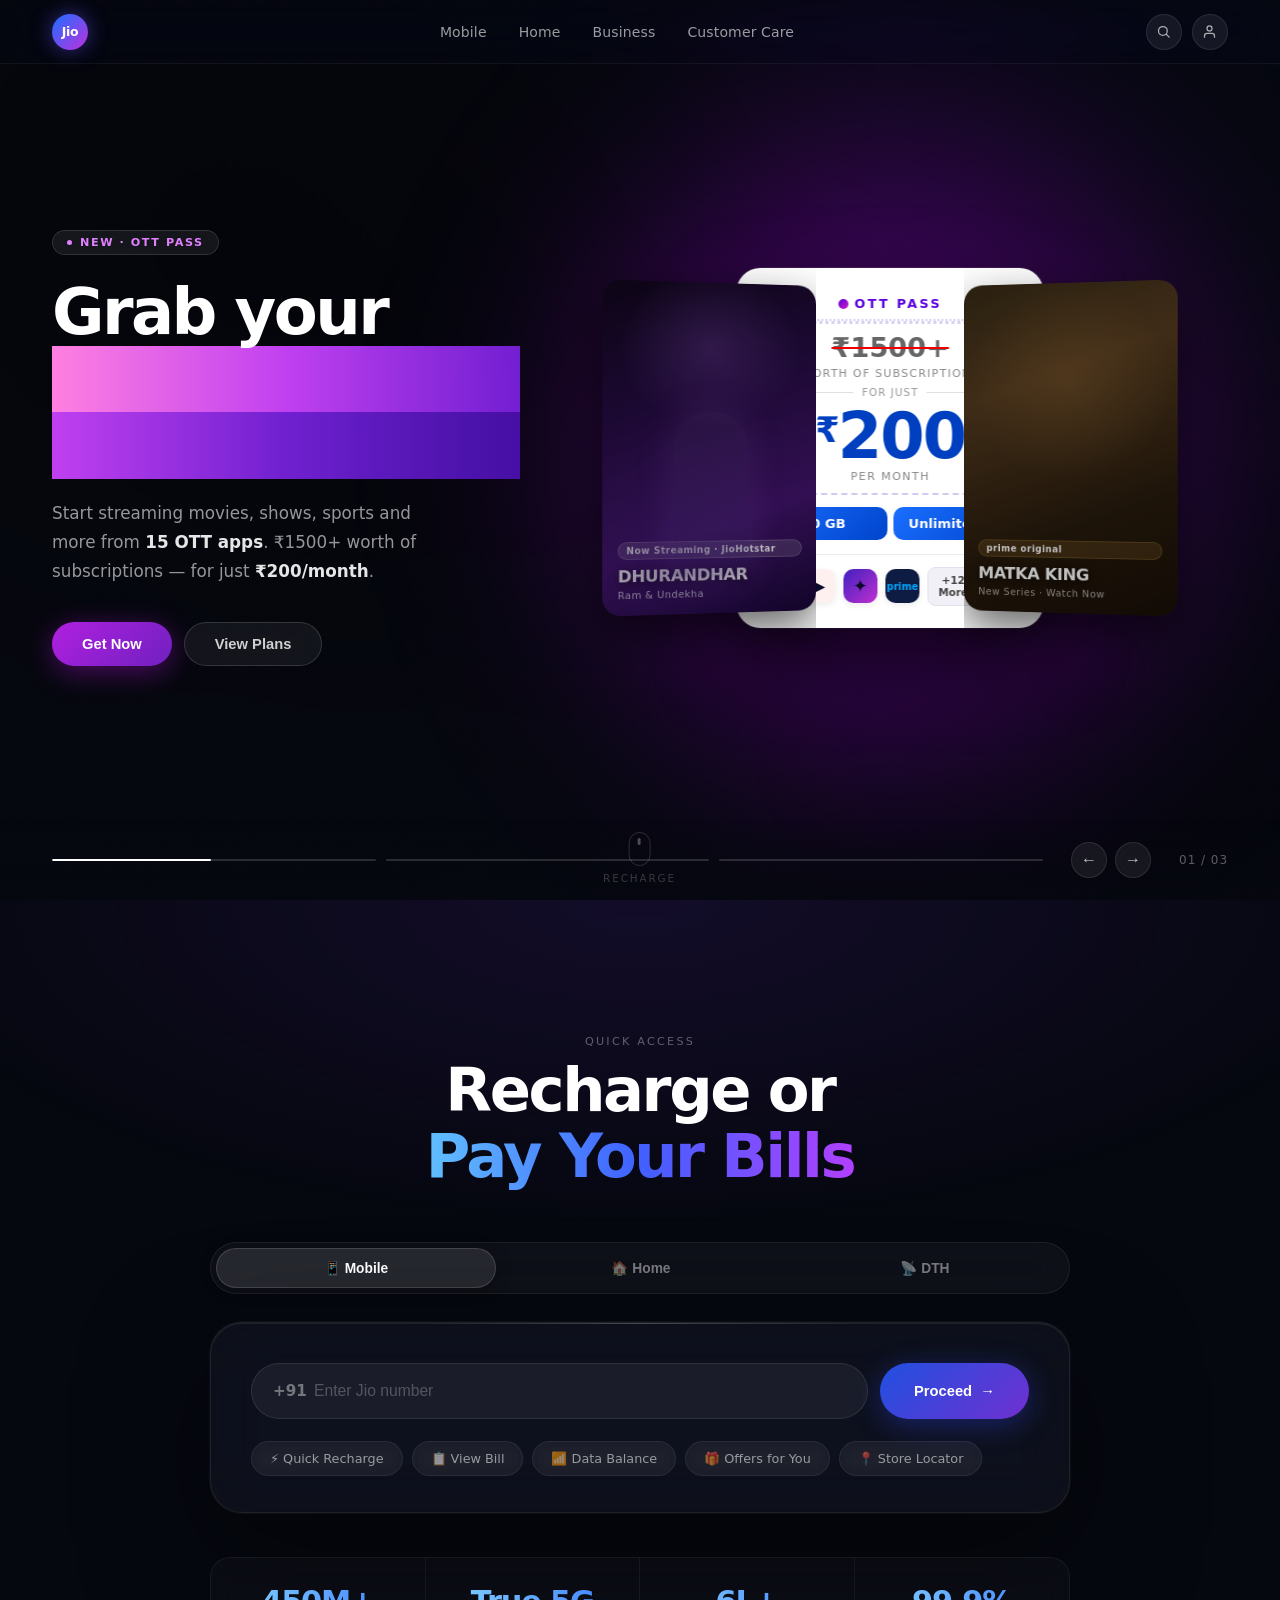
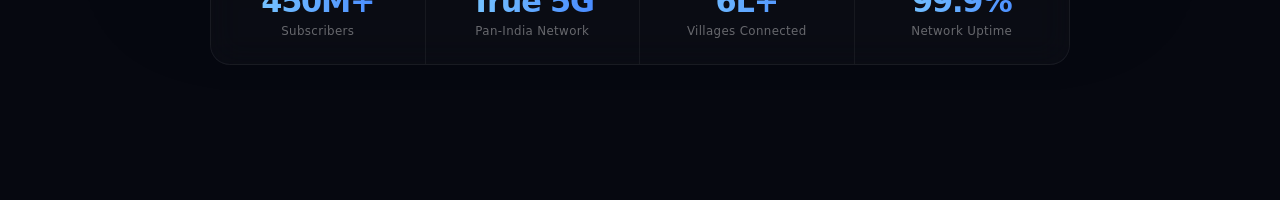
==== commit d571d64e: "Redesign Jio hero — cinema-scale banner-first immersive experience - Canvas-rendered ambient lightin" ====
--- a/jio-redesign.html
+++ b/jio-redesign.html
@@ -1,927 +1,1133 @@
 <!DOCTYPE html>
 <html lang="en">
 <head>
-  <meta charset="UTF-8" />
-  <meta name="viewport" content="width=device-width, initial-scale=1.0" />
-  <title>Jio – Experience the Future</title>
-  <style>
-    *, *::before, *::after { box-sizing: border-box; margin: 0; padding: 0; }
-
-    :root {
-      --nav-h: 68px;
-      --ease: cubic-bezier(0.4, 0, 0.2, 1);
-    }
-
-    html { scroll-behavior: auto; }
-
-    body {
-      font-family: 'Segoe UI', system-ui, -apple-system, sans-serif;
-      background: #07091a;
-      color: #fff;
-      overflow-x: hidden;
-    }
-
-    /* ─── NOISE OVERLAY ─── */
-    body::before {
-      content: '';
-      position: fixed; inset: 0; z-index: 0; pointer-events: none;
-      background-image: url("data:image/svg+xml,%3Csvg viewBox='0 0 200 200' xmlns='http://www.w3.org/2000/svg'%3E%3Cfilter id='n'%3E%3CfeTurbulence type='fractalNoise' baseFrequency='0.85' numOctaves='4' stitchTiles='stitch'/%3E%3C/filter%3E%3Crect width='100%25' height='100%25' filter='url(%23n)' opacity='1'/%3E%3C/svg%3E");
-      opacity: 0.03;
-    }
-
-    /* ─── AMBIENT BACKGROUND ─── */
-    #ambient {
-      position: fixed; inset: 0; z-index: 0; pointer-events: none;
-      transition: background 1.4s var(--ease), opacity 1.4s var(--ease);
-    }
-
-    /* ─── NAV ─── */
-    nav {
-      position: fixed; top: 0; left: 0; right: 0; z-index: 100;
-      height: var(--nav-h);
-      display: flex; align-items: center; justify-content: space-between;
-      padding: 0 48px;
-      background: rgba(7, 9, 26, 0.55);
-      backdrop-filter: blur(20px) saturate(180%);
-      -webkit-backdrop-filter: blur(20px) saturate(180%);
-      border-bottom: 1px solid rgba(255,255,255,0.06);
-    }
-
-    .logo-wrap {
-      display: flex; align-items: center; gap: 10px;
-    }
-    .logo-circle {
-      width: 42px; height: 42px; border-radius: 50%;
-      background: linear-gradient(135deg, #0a5cf5, #d52af0);
-      display: flex; align-items: center; justify-content: center;
-      font-weight: 900; font-size: 1rem; letter-spacing: -0.5px;
-    }
-    .logo-text {
-      font-size: 1.5rem; font-weight: 900; letter-spacing: -0.5px;
-      background: linear-gradient(90deg, #fff 60%, rgba(255,255,255,0.5));
-      -webkit-background-clip: text; -webkit-text-fill-color: transparent;
-    }
-
-    .nav-links {
-      display: flex; gap: 36px; list-style: none;
-    }
-    .nav-links a {
-      color: rgba(255,255,255,0.72); text-decoration: none;
-      font-size: 0.92rem; font-weight: 500; letter-spacing: 0.01em;
-      transition: color 0.2s;
-      position: relative; padding-bottom: 2px;
-    }
-    .nav-links a::after {
-      content: ''; position: absolute; bottom: -2px; left: 0; right: 0;
-      height: 1.5px; background: #00d4ff;
-      transform: scaleX(0); transform-origin: left;
-      transition: transform 0.25s var(--ease);
-    }
-    .nav-links a:hover { color: #fff; }
-    .nav-links a:hover::after { transform: scaleX(1); }
-
-    .nav-actions { display: flex; gap: 14px; align-items: center; }
-    .nav-icon-btn {
-      width: 38px; height: 38px; border-radius: 50%;
-      background: rgba(255,255,255,0.07);
-      border: 1px solid rgba(255,255,255,0.1);
-      display: flex; align-items: center; justify-content: center;
-      cursor: pointer; transition: background 0.2s;
-      color: rgba(255,255,255,0.7);
-    }
-    .nav-icon-btn:hover { background: rgba(255,255,255,0.14); color: #fff; }
-    .nav-icon-btn svg { width: 16px; height: 16px; fill: currentColor; }
-
-    /* ─── FOLD 1: HERO ─── */
-    #fold1 {
-      position: relative; z-index: 1;
-      min-height: 100vh;
-      padding-top: var(--nav-h);
-      display: flex; flex-direction: column;
-      overflow: hidden;
-    }
-
-    /* Slide container */
-    .slider-track {
-      flex: 1; position: relative;
-      display: flex; flex-direction: column;
-      justify-content: center;
-    }
-
-    /* Individual slide */
-    .slide {
-      position: absolute; inset: 0;
-      display: grid;
-      grid-template-columns: 1fr 1.15fr;
-      gap: 0;
-      align-items: center;
-      padding: 40px 60px 60px;
-      opacity: 0; pointer-events: none;
-      transition: opacity 0.9s var(--ease);
-    }
-    .slide.active { opacity: 1; pointer-events: all; }
-
-    /* Left: text */
-    .slide-text {
-      padding-right: 40px;
-      transform: translateY(20px);
-      transition: transform 1s var(--ease), opacity 0.9s var(--ease);
-      opacity: 0;
-    }
-    .slide.active .slide-text {
-      transform: translateY(0); opacity: 1;
-      transition-delay: 0.15s;
-    }
-
-    .slide-tag {
-      display: inline-flex; align-items: center; gap: 8px;
-      padding: 6px 16px; border-radius: 999px;
-      font-size: 0.72rem; letter-spacing: 2px; text-transform: uppercase;
-      font-weight: 700; margin-bottom: 28px;
-      border: 1px solid rgba(255,255,255,0.15);
-      background: rgba(255,255,255,0.06);
-      backdrop-filter: blur(10px);
-    }
-    .slide-tag-dot {
-      width: 6px; height: 6px; border-radius: 50%;
-      background: currentColor; animation: blink 2s ease-in-out infinite;
-    }
-    @keyframes blink { 0%,100%{opacity:1} 50%{opacity:0.3} }
-
-    .slide-title {
-      font-size: clamp(2.2rem, 4.5vw, 4rem);
-      font-weight: 900; line-height: 1.08; letter-spacing: -1.5px;
-      margin-bottom: 18px;
-    }
-    .slide-title em {
-      font-style: normal;
-      -webkit-background-clip: text; -webkit-text-fill-color: transparent;
-    }
-
-    .slide-desc {
-      font-size: 1.05rem; opacity: 0.65; line-height: 1.7;
-      margin-bottom: 36px; max-width: 440px;
-    }
-
-    .slide-btns { display: flex; gap: 14px; flex-wrap: wrap; }
-
-    .btn-pill {
-      padding: 13px 32px; border-radius: 999px;
-      font-weight: 700; font-size: 0.92rem; cursor: pointer;
-      border: none; transition: transform 0.2s, box-shadow 0.2s;
-    }
-    .btn-pill:hover { transform: translateY(-2px); }
-    .btn-primary-pill {
-      color: #fff;
-      box-shadow: 0 4px 20px rgba(0,0,0,0.4);
-    }
-    .btn-primary-pill:hover { box-shadow: 0 8px 30px rgba(0,0,0,0.5); }
-    .btn-ghost-pill {
-      background: rgba(255,255,255,0.08);
-      border: 1px solid rgba(255,255,255,0.18) !important;
-      color: #fff; backdrop-filter: blur(10px);
-    }
-    .btn-ghost-pill:hover { background: rgba(255,255,255,0.14); }
-
-    /* Right: visual panel */
-    .slide-visual {
-      position: relative; height: 100%;
-      display: flex; align-items: center; justify-content: center;
-      transform: scale(0.95) translateY(10px);
-      transition: transform 1s var(--ease), opacity 0.9s var(--ease);
-      opacity: 0;
-    }
-    .slide.active .slide-visual {
-      transform: scale(1) translateY(0); opacity: 1;
-      transition-delay: 0.05s;
-    }
-
-    /* Banner card — the hero visual */
-    .banner-card {
-      position: relative;
-      width: 100%; max-width: 580px;
-      border-radius: 28px; overflow: hidden;
-      box-shadow: 0 40px 100px rgba(0,0,0,0.6), 0 0 0 1px rgba(255,255,255,0.07);
-      transform-style: preserve-3d;
-      transition: transform 0.1s ease;
-    }
-
-    .banner-card img {
-      width: 100%; display: block;
-      border-radius: 28px;
-    }
-
-    /* Fallback styled banner (when no real image) */
-    .banner-styled {
-      border-radius: 28px; padding: 40px;
-      min-height: 320px;
-      display: flex; flex-direction: column; justify-content: space-between;
-      position: relative; overflow: hidden;
-    }
-    .banner-styled::after {
-      content: ''; position: absolute; inset: 0;
-      background: linear-gradient(135deg, rgba(255,255,255,0.08) 0%, transparent 60%);
-      pointer-events: none;
-    }
-
-    /* OTT Pass banner (Slide 1) */
-    .banner-ott {
-      background: linear-gradient(135deg, #3a0070 0%, #8b006b 45%, #c0004a 100%);
-    }
-    .ott-header { font-size: 0.8rem; letter-spacing: 2px; text-transform: uppercase; opacity: 0.7; }
-    .ott-title { font-size: 1.8rem; font-weight: 900; margin: 6px 0; }
-    .ott-strike { font-size: 1rem; opacity: 0.6; text-decoration: line-through; }
-    .ott-price { font-size: 4rem; font-weight: 900; line-height: 1; color: #fff; }
-    .ott-period { font-size: 0.85rem; opacity: 0.7; margin-bottom: 16px; }
-    .ott-chips { display: flex; gap: 10px; flex-wrap: wrap; }
-    .ott-chip {
-      padding: 8px 20px; border-radius: 999px;
-      background: rgba(255,255,255,0.15);
-      backdrop-filter: blur(10px);
-      font-size: 0.85rem; font-weight: 700;
-      border: 1px solid rgba(255,255,255,0.2);
-    }
-    .ott-chip.highlight { background: #fff; color: #3a0070; }
-    .ott-apps { display: flex; gap: 10px; margin-top: 20px; align-items: center; }
-    .app-icon {
-      width: 40px; height: 40px; border-radius: 12px;
-      display: flex; align-items: center; justify-content: center;
-      font-size: 1.2rem; background: rgba(255,255,255,0.12);
-      border: 1px solid rgba(255,255,255,0.15);
-    }
-    .more-apps {
-      font-size: 0.78rem; opacity: 0.6;
-      border: 1px solid rgba(255,255,255,0.2);
-      padding: 4px 10px; border-radius: 999px;
-    }
-
-    /* Floating movie cards */
-    .movie-floats {
-      position: absolute; right: -10px; top: 50%;
-      transform: translateY(-50%);
-      display: flex; flex-direction: column; gap: 12px;
-    }
-    .movie-thumb {
-      width: 100px; border-radius: 14px; overflow: hidden;
-      box-shadow: 0 10px 30px rgba(0,0,0,0.5);
-      border: 1px solid rgba(255,255,255,0.1);
-      transition: transform 0.3s;
-    }
-    .movie-thumb:hover { transform: scale(1.05); }
-    .movie-thumb-inner {
-      height: 140px; display: flex; align-items: center; justify-content: center;
-      font-size: 2rem; font-weight: 900;
-    }
-    .movie-label { padding: 6px 8px; font-size: 0.65rem; font-weight: 700; }
-
-    /* Fiber banner (Slide 2) */
-    .banner-fiber {
-      background: linear-gradient(135deg, #001a4d 0%, #0040a0 60%, #0066ff 100%);
-    }
-    .fiber-speed {
-      font-size: 5rem; font-weight: 900; line-height: 1;
-      background: linear-gradient(90deg, #00d4ff, #0066ff);
-      -webkit-background-clip: text; -webkit-text-fill-color: transparent;
-    }
-    .fiber-unit { font-size: 1.5rem; opacity: 0.7; }
-    .fiber-desc { font-size: 1rem; opacity: 0.65; margin: 12px 0 24px; line-height: 1.6; }
-
-    /* Google/Business banner (Slide 3) */
-    .banner-biz {
-      background: linear-gradient(135deg, #1a0a00 0%, #4a1500 50%, #8b2500 100%);
-    }
-
-    /* ─── CAROUSEL CONTROLS ─── */
-    .carousel-controls {
-      position: absolute; bottom: 28px; left: 60px;
-      display: flex; align-items: center; gap: 20px;
-      z-index: 10;
-    }
-
-    .carousel-dots { display: flex; gap: 8px; align-items: center; }
-    .dot {
-      height: 4px; border-radius: 999px;
-      background: rgba(255,255,255,0.3);
-      cursor: pointer; transition: width 0.4s var(--ease), background 0.4s;
-      width: 20px;
-    }
-    .dot.active { width: 48px; background: #fff; }
-
-    .nav-arrows { display: flex; gap: 8px; }
-    .arrow-btn {
-      width: 38px; height: 38px; border-radius: 50%;
-      background: rgba(255,255,255,0.08);
-      border: 1px solid rgba(255,255,255,0.15);
-      cursor: pointer; display: flex; align-items: center; justify-content: center;
-      color: #fff; font-size: 1.1rem;
-      transition: background 0.2s, transform 0.2s;
-      backdrop-filter: blur(10px);
-    }
-    .arrow-btn:hover { background: rgba(255,255,255,0.18); transform: scale(1.05); }
-
-    .slide-counter {
-      font-size: 0.8rem; opacity: 0.5; letter-spacing: 1px;
-    }
-
-    /* ─── SCROLL INDICATOR ─── */
-    .scroll-hint {
-      position: absolute; bottom: 28px; left: 50%;
-      transform: translateX(-50%);
-      display: flex; flex-direction: column; align-items: center; gap: 8px;
-      opacity: 0.4; cursor: pointer;
-      transition: opacity 0.3s;
-      animation: fadeInUp 1s 1.5s ease both;
-    }
-    .scroll-hint:hover { opacity: 0.8; }
-    .scroll-hint span { font-size: 0.7rem; letter-spacing: 2px; text-transform: uppercase; }
-    .scroll-arrow {
-      width: 24px; height: 24px; border-right: 2px solid #fff;
-      border-bottom: 2px solid #fff;
-      transform: rotate(45deg);
-      animation: bounceDown 1.5s ease-in-out infinite;
-    }
-    @keyframes bounceDown { 0%,100%{transform:rotate(45deg) translate(0,0)} 50%{transform:rotate(45deg) translate(4px,4px)} }
-
-    /* ─── FOLD 2: RECHARGE ─── */
-    #fold2 {
-      position: relative; z-index: 1;
-      min-height: 100vh;
-      display: flex; flex-direction: column;
-      justify-content: center; align-items: center;
-      padding: 80px 40px;
-      overflow: hidden;
-    }
-
-    .recharge-inner {
-      width: 100%; max-width: 980px;
-    }
-
-    .section-eyebrow {
-      text-align: center; margin-bottom: 12px;
-      font-size: 0.72rem; letter-spacing: 3px; text-transform: uppercase;
-      color: rgba(255,255,255,0.4);
-    }
-    .recharge-heading {
-      text-align: center; margin-bottom: 56px;
-      font-size: clamp(2.2rem, 4vw, 3.4rem);
-      font-weight: 900; letter-spacing: -1.5px; line-height: 1.1;
-    }
-    .recharge-heading span {
-      background: linear-gradient(90deg, #00d4ff, #0066ff, #b44fff);
-      -webkit-background-clip: text; -webkit-text-fill-color: transparent;
-    }
-
-    /* Tab toggle */
-    .tab-bar {
-      display: inline-flex; gap: 6px;
-      background: rgba(255,255,255,0.05);
-      border: 1px solid rgba(255,255,255,0.08);
-      border-radius: 999px; padding: 5px;
-      margin: 0 auto 40px; display: flex; justify-content: center;
-      backdrop-filter: blur(12px);
-    }
-    .tab {
-      padding: 10px 28px; border-radius: 999px;
-      font-size: 0.9rem; font-weight: 600; cursor: pointer; border: none;
-      background: transparent; color: rgba(255,255,255,0.5);
-      transition: all 0.3s var(--ease);
-      display: flex; align-items: center; gap: 8px;
-    }
-    .tab.active {
-      background: rgba(255,255,255,0.12);
-      color: #fff;
-      border: 1px solid rgba(255,255,255,0.15);
-    }
-    .tab-icon { font-size: 1rem; }
-
-    /* Input glass card */
-    .recharge-card {
-      background: rgba(255,255,255,0.04);
-      border: 1px solid rgba(255,255,255,0.08);
-      border-radius: 28px;
-      padding: 44px 48px;
-      backdrop-filter: blur(20px) saturate(160%);
-      -webkit-backdrop-filter: blur(20px);
-      box-shadow: 0 40px 100px rgba(0,0,0,0.4), inset 0 1px 0 rgba(255,255,255,0.08);
-      position: relative; overflow: hidden;
-    }
-    .recharge-card::before {
-      content: ''; position: absolute;
-      top: 0; left: 50%; transform: translateX(-50%);
-      width: 60%; height: 1px;
-      background: linear-gradient(90deg, transparent, rgba(255,255,255,0.2), transparent);
-    }
-
-    .input-row {
-      display: flex; gap: 14px; align-items: stretch;
-    }
-
-    .input-group {
-      flex: 1; position: relative;
-    }
-    .country-prefix {
-      position: absolute; left: 20px; top: 50%; transform: translateY(-50%);
-      font-size: 0.95rem; font-weight: 600; color: rgba(255,255,255,0.5);
-      pointer-events: none; user-select: none;
-    }
-    .phone-input {
-      width: 100%; height: 58px;
-      background: rgba(255,255,255,0.06);
-      border: 1px solid rgba(255,255,255,0.1);
-      border-radius: 999px; outline: none;
-      padding: 0 24px 0 58px;
-      font-size: 1rem; color: #fff; font-weight: 500;
-      transition: border-color 0.3s, background 0.3s, box-shadow 0.3s;
-    }
-    .phone-input::placeholder { color: rgba(255,255,255,0.3); }
-    .phone-input:focus {
-      border-color: rgba(0,212,255,0.5);
-      background: rgba(255,255,255,0.09);
-      box-shadow: 0 0 0 3px rgba(0,212,255,0.1);
-    }
-
-    .proceed-btn {
-      height: 58px; padding: 0 36px;
-      border-radius: 999px; border: none;
-      font-size: 0.95rem; font-weight: 700; cursor: pointer;
-      color: #fff; white-space: nowrap;
-      background: linear-gradient(135deg, #0055e0, #7b2ff7);
-      box-shadow: 0 8px 30px rgba(0,85,224,0.4);
-      transition: transform 0.2s, box-shadow 0.2s;
-      position: relative; overflow: hidden;
-    }
-    .proceed-btn::before {
-      content: ''; position: absolute; inset: 0;
-      background: linear-gradient(135deg, rgba(255,255,255,0.15), transparent);
-      opacity: 0; transition: opacity 0.3s;
-    }
-    .proceed-btn:hover { transform: translateY(-2px); box-shadow: 0 12px 40px rgba(0,85,224,0.55); }
-    .proceed-btn:hover::before { opacity: 1; }
-
-    /* Quick links */
-    .quick-links {
-      display: flex; gap: 12px; margin-top: 28px; flex-wrap: wrap;
-    }
-    .quick-link {
-      display: flex; align-items: center; gap: 8px;
-      padding: 10px 20px; border-radius: 999px;
-      background: rgba(255,255,255,0.04);
-      border: 1px solid rgba(255,255,255,0.08);
-      font-size: 0.83rem; color: rgba(255,255,255,0.6);
-      cursor: pointer; transition: all 0.25s;
-      backdrop-filter: blur(8px);
-    }
-    .quick-link:hover { background: rgba(255,255,255,0.09); color: #fff; border-color: rgba(255,255,255,0.18); }
-    .quick-link-icon { font-size: 1rem; }
-
-    /* Stats row */
-    .stats-row {
-      display: flex; gap: 0; margin-top: 56px;
-      border-radius: 20px; overflow: hidden;
-      border: 1px solid rgba(255,255,255,0.07);
-      background: rgba(255,255,255,0.03);
-      backdrop-filter: blur(16px);
-    }
-    .stat-item {
-      flex: 1; padding: 28px 24px; text-align: center;
-      border-right: 1px solid rgba(255,255,255,0.06);
-      transition: background 0.3s;
-    }
-    .stat-item:last-child { border-right: none; }
-    .stat-item:hover { background: rgba(255,255,255,0.04); }
-    .stat-num {
-      font-size: 2rem; font-weight: 900; letter-spacing: -1px;
-      background: linear-gradient(90deg, #00d4ff, #0066ff);
-      -webkit-background-clip: text; -webkit-text-fill-color: transparent;
-    }
-    .stat-label { font-size: 0.8rem; opacity: 0.45; margin-top: 4px; }
-
-    /* ─── PARALLAX ORBS ─── */
-    .orb {
-      position: fixed; border-radius: 50%;
-      pointer-events: none; filter: blur(100px);
-      opacity: 0; transition: opacity 1.5s var(--ease), background 1.5s var(--ease), transform 1.5s var(--ease);
-    }
-    #orb1 { width: 700px; height: 700px; top: -200px; left: -200px; }
-    #orb2 { width: 600px; height: 600px; bottom: -150px; right: -150px; }
-    #orb3 { width: 400px; height: 400px; top: 30%; left: 40%; }
-
-    /* ─── ANIMATIONS ─── */
-    @keyframes fadeInUp {
-      from { opacity: 0; transform: translateY(20px) translateX(-50%); }
-      to { opacity: 0.4; transform: translateY(0) translateX(-50%); }
-    }
-
-    /* Tilt card effect */
-    .tilt { transform-style: preserve-3d; }
-
-    /* ─── RESPONSIVE ─── */
-    @media (max-width: 960px) {
-      nav { padding: 0 20px; }
-      .nav-links { display: none; }
-      .slide { grid-template-columns: 1fr; padding: 24px 24px 80px; }
-      .slide-visual { display: none; }
-      .carousel-controls { left: 24px; }
-      .recharge-card { padding: 28px 24px; }
-      .input-row { flex-direction: column; }
-      .proceed-btn { width: 100%; height: 52px; }
-      .stats-row { flex-wrap: wrap; }
-      .stat-item { min-width: 50%; border-bottom: 1px solid rgba(255,255,255,0.06); }
-    }
-  </style>
+<meta charset="UTF-8"/>
+<meta name="viewport" content="width=device-width, initial-scale=1.0"/>
+<title>Jio – Experience the Future</title>
+<style>
+*,*::before,*::after{box-sizing:border-box;margin:0;padding:0;}
+:root{
+  --ease-out-expo:cubic-bezier(0.16,1,0.3,1);
+  --ease-in-out:cubic-bezier(0.4,0,0.2,1);
+  --nav-h:64px;
+  --slide-dur:900ms;
+}
+html{scroll-behavior:smooth;}
+body{
+  font-family:-apple-system,'SF Pro Display','Segoe UI',system-ui,sans-serif;
+  background:#060810;color:#fff;overflow-x:hidden;
+  -webkit-font-smoothing:antialiased;
+}
+
+/* ── AMBIENT CANVAS (behind everything) ── */
+#ambient-canvas{
+  position:fixed;inset:0;z-index:0;pointer-events:none;
+  transition:opacity 1.6s var(--ease-in-out);
+}
+
+/* ── GRAIN ── */
+body::after{
+  content:'';position:fixed;inset:0;z-index:1;pointer-events:none;
+  background-image:url("data:image/svg+xml,%3Csvg viewBox='0 0 512 512' xmlns='http://www.w3.org/2000/svg'%3E%3Cfilter id='g'%3E%3CfeTurbulence type='fractalNoise' baseFrequency='0.75' numOctaves='4' stitchTiles='stitch'/%3E%3C/filter%3E%3Crect width='100%25' height='100%25' filter='url(%23g)' opacity='1'/%3E%3C/svg%3E");
+  opacity:0.028;mix-blend-mode:overlay;
+}
+
+/* ── NAV ── */
+nav{
+  position:fixed;top:0;left:0;right:0;z-index:200;
+  height:var(--nav-h);
+  display:flex;align-items:center;justify-content:space-between;
+  padding:0 52px;
+  background:rgba(6,8,16,0.4);
+  backdrop-filter:blur(24px) saturate(200%);
+  -webkit-backdrop-filter:blur(24px) saturate(200%);
+  border-bottom:1px solid rgba(255,255,255,0.055);
+}
+.nav-logo{
+  display:flex;align-items:center;gap:11px;text-decoration:none;
+}
+.nav-logo-mark{
+  width:36px;height:36px;border-radius:50%;
+  background:linear-gradient(135deg,#1a6fff,#c030e0);
+  display:flex;align-items:center;justify-content:center;
+  font-weight:900;font-size:0.78rem;letter-spacing:-0.3px;color:#fff;
+  box-shadow:0 0 20px rgba(100,80,255,0.5);
+}
+.nav-logo-text{
+  font-size:1.3rem;font-weight:800;letter-spacing:-0.04em;color:#fff;
+}
+.nav-links{display:flex;gap:32px;list-style:none;}
+.nav-links a{
+  color:rgba(255,255,255,0.6);text-decoration:none;
+  font-size:0.875rem;font-weight:500;letter-spacing:0.01em;
+  transition:color 0.2s;
+}
+.nav-links a:hover{color:#fff;}
+.nav-end{display:flex;gap:10px;align-items:center;}
+.nav-btn{
+  width:36px;height:36px;border-radius:50%;border:none;cursor:pointer;
+  background:rgba(255,255,255,0.07);
+  border:1px solid rgba(255,255,255,0.09);
+  color:rgba(255,255,255,0.65);
+  display:flex;align-items:center;justify-content:center;
+  transition:background 0.2s,color 0.2s;
+}
+.nav-btn:hover{background:rgba(255,255,255,0.13);color:#fff;}
+.nav-btn svg{width:15px;height:15px;}
+
+/* ── FOLD 1 ── */
+#fold1{
+  position:relative;z-index:2;
+  min-height:100vh;
+  display:flex;flex-direction:column;
+  padding-top:var(--nav-h);
+  overflow:hidden;
+}
+
+/* ── SLIDE WRAPPER ── */
+.slides-wrap{
+  flex:1;position:relative;
+  display:flex;align-items:center;
+}
+.slide{
+  position:absolute;inset:0;
+  display:grid;grid-template-columns:1fr 1.35fr;
+  align-items:center;
+  padding:32px 52px 100px;
+  opacity:0;pointer-events:none;
+  transition:opacity var(--slide-dur) var(--ease-in-out);
+}
+.slide.active{opacity:1;pointer-events:all;}
+
+/* ── SLIDE LEFT (text) ── */
+.s-text{
+  padding-right:32px;
+  transform:translateY(28px);opacity:0;
+  transition:transform 0.9s var(--ease-out-expo),opacity 0.7s ease;
+}
+.slide.active .s-text{
+  transform:translateY(0);opacity:1;
+  transition-delay:0.18s;
+}
+.s-eyebrow{
+  display:inline-flex;align-items:center;gap:8px;
+  padding:5px 14px;border-radius:999px;
+  font-size:0.7rem;letter-spacing:0.14em;text-transform:uppercase;font-weight:700;
+  background:rgba(255,255,255,0.07);
+  border:1px solid rgba(255,255,255,0.12);
+  margin-bottom:24px;
+  backdrop-filter:blur(8px);
+}
+.s-eyebrow-dot{
+  width:5px;height:5px;border-radius:50%;
+  animation:pulse-dot 2s ease-in-out infinite;
+}
+@keyframes pulse-dot{0%,100%{transform:scale(1);opacity:1}50%{transform:scale(1.6);opacity:0.5}}
+.s-title{
+  font-size:clamp(2.6rem,5vw,4.6rem);
+  font-weight:900;line-height:1.04;letter-spacing:-0.04em;
+  margin-bottom:20px;
+}
+.s-title .grad{
+  display:block;
+  -webkit-background-clip:text;-webkit-text-fill-color:transparent;
+  background-clip:text;
+}
+.s-body{
+  font-size:1.05rem;line-height:1.72;
+  color:rgba(255,255,255,0.58);
+  max-width:400px;margin-bottom:36px;
+}
+.s-body strong{color:rgba(255,255,255,0.9);font-weight:600;}
+.s-cta-row{display:flex;gap:12px;flex-wrap:wrap;}
+.cta-main{
+  padding:13px 30px;border-radius:999px;border:none;cursor:pointer;
+  font-size:0.92rem;font-weight:700;color:#fff;
+  position:relative;overflow:hidden;
+  transition:transform 0.25s var(--ease-out-expo),box-shadow 0.25s;
+}
+.cta-main::before{
+  content:'';position:absolute;inset:0;
+  background:linear-gradient(135deg,rgba(255,255,255,0.18),transparent 60%);
+  opacity:0;transition:opacity 0.3s;
+}
+.cta-main:hover{transform:translateY(-2px);}
+.cta-main:hover::before{opacity:1;}
+.cta-ghost{
+  padding:13px 30px;border-radius:999px;cursor:pointer;
+  font-size:0.92rem;font-weight:600;color:rgba(255,255,255,0.8);
+  background:rgba(255,255,255,0.06);
+  border:1px solid rgba(255,255,255,0.14);
+  transition:background 0.25s,color 0.25s,border-color 0.25s;
+  backdrop-filter:blur(10px);
+}
+.cta-ghost:hover{background:rgba(255,255,255,0.12);color:#fff;border-color:rgba(255,255,255,0.28);}
+
+/* ── SLIDE RIGHT (banner stage) ── */
+.s-stage{
+  position:relative;
+  display:flex;align-items:center;justify-content:center;
+  height:100%;min-height:480px;
+  perspective:1100px;
+  transform:translateY(18px) scale(0.97);opacity:0;
+  transition:transform 1s var(--ease-out-expo),opacity 0.8s ease;
+}
+.slide.active .s-stage{
+  transform:translateY(0) scale(1);opacity:1;
+  transition-delay:0.06s;
+}
+
+/* banner cluster = 3 cards arranged */
+.banner-cluster{
+  position:relative;
+  width:100%;max-width:640px;
+  height:420px;
+  transform-style:preserve-3d;
+  transition:transform 0.12s ease;
+}
+
+/* Center card */
+.card-center{
+  position:absolute;
+  left:50%;top:50%;
+  transform:translate(-50%,-50%);
+  width:48%;
+  z-index:10;
+  border-radius:24px;
+  overflow:hidden;
+  box-shadow:0 32px 80px rgba(0,0,0,0.7),0 0 0 1px rgba(255,255,255,0.1);
+  transition:box-shadow 0.4s;
+}
+
+/* Side cards */
+.card-left,.card-right{
+  position:absolute;
+  top:50%;
+  width:36%;
+  border-radius:20px;
+  overflow:hidden;
+  box-shadow:0 20px 50px rgba(0,0,0,0.6);
+  transition:transform 0.4s var(--ease-out-expo),box-shadow 0.4s,filter 0.4s;
+}
+.card-left{
+  left:0;
+  transform:translateY(-50%) translateX(16px) rotateY(12deg) scale(0.9);
+  transform-origin:right center;
+  z-index:5;filter:brightness(0.75) saturate(0.8);
+}
+.card-right{
+  right:0;
+  transform:translateY(-50%) translateX(-16px) rotateY(-12deg) scale(0.9);
+  transform-origin:left center;
+  z-index:5;filter:brightness(0.75) saturate(0.8);
+}
+.banner-cluster:hover .card-left{
+  transform:translateY(-50%) translateX(-8px) rotateY(8deg) scale(0.93);
+  filter:brightness(0.88) saturate(0.9);
+}
+.banner-cluster:hover .card-right{
+  transform:translateY(-50%) translateX(8px) rotateY(-8deg) scale(0.93);
+  filter:brightness(0.88) saturate(0.9);
+}
+
+/* ── OTT PASS CARD (center) ── */
+.ott-card{
+  background:#fff;color:#0a0a2a;
+  padding:28px 24px 20px;
+  position:relative;
+  min-height:360px;
+}
+/* ticket notches */
+.ott-card::before,.ott-card::after{
+  content:'';position:absolute;
+  width:28px;height:28px;border-radius:50%;
+  background:#060810;
+  top:50%;transform:translateY(-50%);
+  z-index:5;
+}
+.ott-card::before{left:-14px;box-shadow:inset -4px 0 8px rgba(0,0,0,0.3);}
+.ott-card::after{right:-14px;box-shadow:inset 4px 0 8px rgba(0,0,0,0.3);}
+.ott-divider{
+  border:none;border-top:2px dashed rgba(100,80,200,0.3);
+  margin:10px 0;position:relative;
+}
+.ott-header-row{
+  display:flex;align-items:center;justify-content:center;gap:6px;
+  margin-bottom:6px;
+}
+.ott-logo-dot{
+  width:10px;height:10px;border-radius:50%;
+  background:linear-gradient(135deg,#5b00e0,#d020c0);
+}
+.ott-pass-label{
+  font-size:0.8rem;letter-spacing:0.18em;text-transform:uppercase;
+  font-weight:800;color:#5b00e0;
+}
+.ott-strike-row{
+  text-align:center;margin:4px 0;
+}
+.ott-strike-val{
+  font-size:1.7rem;font-weight:900;color:#666;
+  text-decoration:line-through;text-decoration-color:#e00;
+}
+.ott-worth{
+  font-size:0.68rem;letter-spacing:0.12em;text-transform:uppercase;
+  color:#888;text-align:center;margin-bottom:4px;
+}
+.ott-for-just{
+  text-align:center;
+  display:flex;align-items:center;gap:8px;margin:6px 0;
+}
+.ott-for-just::before,.ott-for-just::after{
+  content:'';flex:1;height:1px;background:rgba(0,0,0,0.12);
+}
+.ott-for-just span{font-size:0.65rem;letter-spacing:0.1em;color:#999;text-transform:uppercase;}
+.ott-price-big{
+  text-align:center;
+  font-size:4rem;font-weight:900;letter-spacing:-2px;
+  color:#0040c0;line-height:1;
+}
+.ott-rupee{font-size:2.2rem;vertical-align:top;margin-top:8px;display:inline-block;}
+.ott-per-mo{text-align:center;font-size:0.7rem;letter-spacing:0.12em;text-transform:uppercase;color:#888;margin-top:2px;}
+.ott-chips-row{
+  display:grid;grid-template-columns:1fr 1fr;gap:6px;margin-top:12px;
+}
+.ott-chip{
+  padding:9px 0;border-radius:10px;
+  text-align:center;font-size:0.82rem;font-weight:800;
+  background:linear-gradient(135deg,#1a6fff,#0044cc);color:#fff;
+}
+.ott-apps-row{
+  display:flex;align-items:center;justify-content:center;
+  gap:8px;margin-top:14px;padding-top:12px;
+  border-top:1px solid rgba(0,0,0,0.08);
+}
+.app-pill{
+  width:34px;height:34px;border-radius:10px;
+  display:flex;align-items:center;justify-content:center;
+  font-size:1.1rem;background:#f4f4f8;
+  box-shadow:0 2px 6px rgba(0,0,0,0.08);
+}
+.more-pill{
+  padding:6px 10px;border-radius:8px;
+  font-size:0.65rem;font-weight:800;color:#444;
+  background:#f0f0f6;border:1px solid #e0e0ee;
+  line-height:1.2;text-align:center;
+}
+
+/* ── MOVIE POSTER CARDS ── */
+.poster-card{
+  height:360px;position:relative;overflow:hidden;
+}
+.poster-inner{
+  width:100%;height:100%;
+  display:flex;flex-direction:column;
+  justify-content:flex-end;
+  padding:16px;
+}
+.poster-dhurandhar{
+  background:linear-gradient(160deg,#120520 0%,#2a0a50 35%,#4a1080 70%,#1a0440 100%);
+}
+.poster-matka{
+  background:linear-gradient(160deg,#3a2a10 0%,#5a3a18 30%,#2a1a08 70%,#1a0e04 100%);
+}
+.poster-label{
+  font-size:1.1rem;font-weight:900;letter-spacing:-0.02em;
+  text-shadow:0 2px 12px rgba(0,0,0,0.8);
+  line-height:1.2;
+}
+.poster-sub{font-size:0.65rem;opacity:0.65;margin-top:3px;letter-spacing:0.05em;}
+.poster-badge{
+  display:inline-block;padding:3px 8px;border-radius:999px;
+  font-size:0.6rem;font-weight:700;letter-spacing:0.05em;
+  background:rgba(255,255,255,0.15);border:1px solid rgba(255,255,255,0.2);
+  margin-bottom:8px;
+}
+/* Decorative scene elements */
+.poster-dhurandhar .scene{
+  position:absolute;inset:0;
+  background:
+    radial-gradient(ellipse 70% 40% at 50% 20%,rgba(150,80,220,0.3) 0%,transparent 60%),
+    radial-gradient(ellipse 80% 60% at 30% 80%,rgba(60,20,120,0.4) 0%,transparent 60%);
+}
+.poster-dhurandhar .figure{
+  position:absolute;bottom:40px;left:50%;transform:translateX(-50%);
+  width:60%;
+  display:flex;align-items:flex-end;justify-content:center;
+}
+.figure-silhouette{
+  width:80px;height:180px;
+  background:linear-gradient(180deg,rgba(200,160,255,0.08),rgba(100,60,180,0.15));
+  border-radius:40px 40px 0 0;
+  position:relative;
+  box-shadow:0 0 40px rgba(180,100,255,0.2);
+}
+.poster-matka .scene{
+  position:absolute;inset:0;
+  background:
+    radial-gradient(ellipse 80% 50% at 50% 30%,rgba(180,120,40,0.25) 0%,transparent 60%);
+}
+
+/* Lifestyle card (slide 2) */
+.lifestyle-card{
+  height:420px;
+  background:linear-gradient(160deg,#1a1208 0%,#3a2810 50%,#1a1208 100%);
+  position:relative;overflow:hidden;border-radius:24px;
+}
+.lifestyle-people{
+  position:absolute;inset:0;
+  display:flex;align-items:flex-end;justify-content:center;
+  padding-bottom:20px;
+}
+.people-group{
+  display:flex;gap:-10px;align-items:flex-end;
+}
+.person{
+  width:60px;border-radius:20px 20px 0 0;
+  background:linear-gradient(180deg,rgba(255,200,150,0.3),rgba(200,150,100,0.2));
+}
+
+/* ── AMBIENT GLOW behind cluster ── */
+.stage-glow{
+  position:absolute;
+  width:120%;height:120%;
+  top:50%;left:50%;
+  transform:translate(-50%,-50%);
+  border-radius:50%;
+  filter:blur(90px);
+  opacity:0;pointer-events:none;
+  transition:background 1.4s var(--ease-in-out),opacity 1.4s;
+  z-index:-1;
+}
+
+/* ── CAROUSEL BOTTOM BAR ── */
+.carousel-bar{
+  position:absolute;bottom:0;left:0;right:0;
+  height:80px;
+  display:flex;align-items:center;
+  padding:0 52px;
+  gap:28px;
+  background:linear-gradient(to top,rgba(6,8,16,0.7),transparent);
+  z-index:20;
+}
+.progress-tracks{
+  display:flex;gap:10px;align-items:center;flex:1;
+}
+.p-track{
+  flex:1;height:2px;border-radius:1px;
+  background:rgba(255,255,255,0.15);
+  position:relative;cursor:pointer;overflow:hidden;
+  transition:height 0.25s,background 0.25s;
+}
+.p-track:hover{height:3px;background:rgba(255,255,255,0.25);}
+.p-fill{
+  position:absolute;left:0;top:0;bottom:0;
+  background:#fff;border-radius:1px;
+  width:0%;
+  transition:width 0.05s linear;
+}
+.p-track.active .p-fill{transition:none;}
+.carousel-nav{display:flex;gap:8px;}
+.c-btn{
+  width:36px;height:36px;border-radius:50%;
+  background:rgba(255,255,255,0.07);
+  border:1px solid rgba(255,255,255,0.1);
+  color:rgba(255,255,255,0.75);cursor:pointer;
+  display:flex;align-items:center;justify-content:center;
+  font-size:1rem;
+  transition:background 0.2s,color 0.2s,transform 0.2s;
+  backdrop-filter:blur(8px);
+}
+.c-btn:hover{background:rgba(255,255,255,0.14);color:#fff;transform:scale(1.08);}
+.slide-num{
+  font-size:0.75rem;color:rgba(255,255,255,0.35);
+  letter-spacing:0.08em;min-width:36px;text-align:right;
+}
+
+/* scroll indicator */
+.scroll-cue{
+  position:absolute;bottom:16px;left:50%;transform:translateX(-50%);
+  display:flex;flex-direction:column;align-items:center;gap:6px;
+  opacity:0;pointer-events:none;
+  z-index:30;
+  animation:cue-in 1s 2s ease both;
+}
+@keyframes cue-in{to{opacity:0.4;pointer-events:all;}}
+.scroll-cue span{font-size:0.65rem;letter-spacing:0.18em;text-transform:uppercase;color:rgba(255,255,255,0.5);}
+.scroll-mouse{
+  width:22px;height:34px;border-radius:11px;
+  border:1.5px solid rgba(255,255,255,0.4);
+  display:flex;justify-content:center;padding-top:5px;
+}
+.scroll-wheel{
+  width:3px;height:7px;border-radius:2px;background:rgba(255,255,255,0.7);
+  animation:scroll-w 1.6s ease-in-out infinite;
+}
+@keyframes scroll-w{0%,100%{transform:translateY(0);opacity:1}80%{transform:translateY(10px);opacity:0}}
+
+/* ─── FOLD 2: RECHARGE ─── */
+#fold2{
+  position:relative;z-index:2;
+  min-height:100vh;
+  display:flex;align-items:center;justify-content:center;
+  padding:80px 52px;
+  overflow:hidden;
+}
+#fold2::before{
+  content:'';position:absolute;inset:0;
+  background:radial-gradient(ellipse 100% 60% at 50% 0%,rgba(40,20,80,0.4),transparent 60%);
+  pointer-events:none;
+}
+.f2-inner{width:100%;max-width:860px;position:relative;z-index:1;}
+.f2-kicker{
+  text-align:center;font-size:0.7rem;letter-spacing:0.2em;text-transform:uppercase;
+  color:rgba(255,255,255,0.35);margin-bottom:10px;
+}
+.f2-heading{
+  text-align:center;
+  font-size:clamp(2.4rem,5vw,3.8rem);
+  font-weight:900;letter-spacing:-0.04em;line-height:1.08;
+  margin-bottom:52px;
+}
+.f2-heading span{
+  background:linear-gradient(90deg,#60c0ff,#4060ff,#b040ff);
+  -webkit-background-clip:text;-webkit-text-fill-color:transparent;background-clip:text;
+}
+
+/* Tab bar */
+.f2-tabs{
+  display:flex;gap:6px;
+  background:rgba(255,255,255,0.04);
+  border:1px solid rgba(255,255,255,0.07);
+  border-radius:999px;padding:5px;
+  margin-bottom:28px;
+  backdrop-filter:blur(16px);
+}
+.f2-tab{
+  flex:1;padding:11px 0;border-radius:999px;
+  font-size:0.86rem;font-weight:600;cursor:pointer;border:none;
+  background:transparent;color:rgba(255,255,255,0.45);
+  display:flex;align-items:center;justify-content:center;gap:7px;
+  transition:background 0.3s,color 0.3s,box-shadow 0.3s;
+}
+.f2-tab.active{
+  background:rgba(255,255,255,0.1);color:#fff;
+  border:1px solid rgba(255,255,255,0.14);
+  box-shadow:0 2px 16px rgba(0,0,0,0.3);
+}
+
+/* Main glass card */
+.f2-card{
+  background:rgba(255,255,255,0.035);
+  border:1px solid rgba(255,255,255,0.07);
+  border-radius:32px;
+  padding:40px 40px 36px;
+  backdrop-filter:blur(28px) saturate(160%);
+  -webkit-backdrop-filter:blur(28px) saturate(160%);
+  box-shadow:
+    0 0 0 1px rgba(255,255,255,0.04),
+    0 40px 120px rgba(0,0,0,0.5),
+    inset 0 1px 0 rgba(255,255,255,0.07);
+  position:relative;overflow:hidden;
+}
+.f2-card::before{
+  content:'';position:absolute;
+  top:0;left:50%;transform:translateX(-50%);
+  width:55%;height:1px;
+  background:linear-gradient(90deg,transparent,rgba(255,255,255,0.18),transparent);
+}
+
+.input-wrap{
+  display:flex;gap:12px;
+}
+.num-field{
+  flex:1;position:relative;
+}
+.num-prefix{
+  position:absolute;left:22px;top:50%;transform:translateY(-50%);
+  font-size:0.95rem;font-weight:600;color:rgba(255,255,255,0.4);
+  pointer-events:none;
+}
+.num-input{
+  width:100%;height:56px;
+  background:rgba(255,255,255,0.055);
+  border:1px solid rgba(255,255,255,0.09);
+  border-radius:999px;outline:none;
+  padding:0 22px 0 62px;
+  font-size:0.98rem;color:#fff;font-weight:500;
+  transition:border-color 0.3s,background 0.3s,box-shadow 0.3s;
+}
+.num-input::placeholder{color:rgba(255,255,255,0.25);}
+.num-input:focus{
+  border-color:rgba(90,120,255,0.55);
+  background:rgba(255,255,255,0.08);
+  box-shadow:0 0 0 4px rgba(80,100,255,0.1);
+}
+.go-btn{
+  height:56px;padding:0 34px;border-radius:999px;border:none;cursor:pointer;
+  font-size:0.92rem;font-weight:800;color:#fff;white-space:nowrap;
+  background:linear-gradient(135deg,#2050e0,#7030d0);
+  box-shadow:0 6px 28px rgba(40,60,200,0.45);
+  position:relative;overflow:hidden;
+  transition:transform 0.25s var(--ease-out-expo),box-shadow 0.25s;
+}
+.go-btn::before{
+  content:'';position:absolute;inset:0;
+  background:linear-gradient(135deg,rgba(255,255,255,0.2),transparent 55%);
+  opacity:0;transition:opacity 0.3s;
+}
+.go-btn:hover{transform:translateY(-2px);box-shadow:0 10px 40px rgba(40,60,200,0.6);}
+.go-btn:hover::before{opacity:1;}
+
+/* quick links */
+.q-links{
+  display:flex;gap:9px;margin-top:22px;flex-wrap:wrap;
+}
+.q-link{
+  display:flex;align-items:center;gap:7px;
+  padding:9px 18px;border-radius:999px;
+  background:rgba(255,255,255,0.04);
+  border:1px solid rgba(255,255,255,0.07);
+  font-size:0.8rem;color:rgba(255,255,255,0.55);cursor:pointer;
+  transition:all 0.25s;backdrop-filter:blur(8px);
+}
+.q-link:hover{background:rgba(255,255,255,0.09);color:#fff;border-color:rgba(255,255,255,0.15);}
+
+/* Stats */
+.f2-stats{
+  display:grid;grid-template-columns:repeat(4,1fr);
+  gap:0;margin-top:44px;
+  border-radius:20px;overflow:hidden;
+  border:1px solid rgba(255,255,255,0.06);
+  background:rgba(255,255,255,0.025);
+  backdrop-filter:blur(16px);
+}
+.f2-stat{
+  padding:26px 20px;text-align:center;
+  border-right:1px solid rgba(255,255,255,0.05);
+  transition:background 0.3s;
+}
+.f2-stat:last-child{border-right:none;}
+.f2-stat:hover{background:rgba(255,255,255,0.04);}
+.stat-val{
+  font-size:1.9rem;font-weight:900;letter-spacing:-0.04em;
+  background:linear-gradient(90deg,#80d0ff,#4080ff);
+  -webkit-background-clip:text;-webkit-text-fill-color:transparent;background-clip:text;
+}
+.stat-lbl{font-size:0.74rem;color:rgba(255,255,255,0.38);margin-top:5px;letter-spacing:0.03em;}
+
+/* ── RESPONSIVE ── */
+@media(max-width:960px){
+  nav{padding:0 20px;}
+  .nav-links{display:none;}
+  .slide{grid-template-columns:1fr;padding:20px 20px 96px;}
+  .s-stage{display:none;}
+  .carousel-bar{padding:0 20px;}
+  #fold2{padding:60px 20px;}
+  .f2-card{padding:28px 20px;}
+  .input-wrap{flex-direction:column;}
+  .go-btn{width:100%;height:52px;}
+  .f2-stats{grid-template-columns:1fr 1fr;}
+  .f2-stat:nth-child(2){border-right:none;}
+  .f2-stat:nth-child(3){border-bottom:none;}
+  .f2-stat:nth-child(4){border-bottom:none;border-right:none;}
+}
+</style>
 </head>
 <body>
 
-  <!-- Ambient background -->
-  <div id="ambient"></div>
-
-  <!-- Parallax orbs -->
-  <div class="orb" id="orb1"></div>
-  <div class="orb" id="orb2"></div>
-  <div class="orb" id="orb3"></div>
-
-  <!-- ═══ NAV ═══ -->
-  <nav>
-    <div class="logo-wrap">
-      <div class="logo-circle">Jio</div>
-    </div>
-    <ul class="nav-links">
-      <li><a href="#">Mobile</a></li>
-      <li><a href="#">Home</a></li>
-      <li><a href="#">Business</a></li>
-      <li><a href="#">Customer Care</a></li>
-    </ul>
-    <div class="nav-actions">
-      <button class="nav-icon-btn" title="Search">
-        <svg viewBox="0 0 24 24"><path d="M21 21l-4.35-4.35M17 11A6 6 0 1 1 5 11a6 6 0 0 1 12 0z" stroke="currentColor" stroke-width="2" fill="none" stroke-linecap="round"/></svg>
-      </button>
-      <button class="nav-icon-btn" title="Account">
-        <svg viewBox="0 0 24 24"><path d="M20 21v-2a4 4 0 0 0-4-4H8a4 4 0 0 0-4 4v2M12 11a4 4 0 1 0 0-8 4 4 0 0 0 0 8z" stroke="currentColor" stroke-width="2" fill="none" stroke-linecap="round"/></svg>
-      </button>
-    </div>
-  </nav>
-
-  <!-- ═══ FOLD 1: HERO ═══ -->
-  <section id="fold1">
-    <div class="slider-track" id="sliderTrack">
-
-      <!-- SLIDE 1: OTT Pass -->
-      <div class="slide active" data-idx="0"
-           data-orb1="rgba(140,0,110,0.55)" data-orb2="rgba(80,0,160,0.45)" data-orb3="rgba(200,0,80,0.3)"
-           data-ambient="radial-gradient(ellipse 90% 80% at 20% 40%, rgba(140,0,110,0.28) 0%, transparent 65%), radial-gradient(ellipse 70% 60% at 80% 70%, rgba(60,0,140,0.22) 0%, transparent 60%)">
-        <div class="slide-text">
-          <div class="slide-tag" style="color:#f0a0ff;">
-            <span class="slide-tag-dot" style="background:#f0a0ff;"></span>
-            New Launch
+<canvas id="ambient-canvas"></canvas>
+
+<!-- ═══ NAV ═══ -->
+<nav>
+  <a class="nav-logo" href="#">
+    <div class="nav-logo-mark">Jio</div>
+  </a>
+  <ul class="nav-links">
+    <li><a href="#">Mobile</a></li>
+    <li><a href="#">Home</a></li>
+    <li><a href="#">Business</a></li>
+    <li><a href="#">Customer Care</a></li>
+  </ul>
+  <div class="nav-end">
+    <button class="nav-btn" title="Search">
+      <svg fill="none" stroke="currentColor" stroke-width="2" stroke-linecap="round" viewBox="0 0 24 24">
+        <circle cx="11" cy="11" r="7"/><line x1="21" y1="21" x2="16.65" y2="16.65"/>
+      </svg>
+    </button>
+    <button class="nav-btn" title="Account">
+      <svg fill="none" stroke="currentColor" stroke-width="2" stroke-linecap="round" viewBox="0 0 24 24">
+        <path d="M20 21v-2a4 4 0 0 0-4-4H8a4 4 0 0 0-4 4v2"/>
+        <circle cx="12" cy="7" r="4"/>
+      </svg>
+    </button>
+  </div>
+</nav>
+
+<!-- ═══ FOLD 1 ═══ -->
+<section id="fold1">
+  <div class="slides-wrap" id="slidesWrap">
+
+    <!-- ── SLIDE 0: OTT PASS ── -->
+    <div class="slide active" data-slide="0"
+         data-c1="130,0,200" data-c2="200,20,140" data-c3="80,0,160"
+         data-btn="linear-gradient(135deg,#b020e0,#7020c0)"
+         data-grad="linear-gradient(90deg,#e060ff,#a030e0,#7020c0)">
+      <div class="s-text">
+        <div class="s-eyebrow" style="color:#e080ff;">
+          <span class="s-eyebrow-dot" style="background:#e080ff;"></span>
+          New · OTT Pass
+        </div>
+        <h1 class="s-title">
+          Grab your<br/>
+          <span class="grad" style="background:linear-gradient(90deg,#ff80e0,#c040f0,#7020d0);">Jio OTT</span>
+          <span class="grad" style="background:linear-gradient(90deg,#c040f0,#7020d0,#4010a0);">Pass now</span>
+        </h1>
+        <p class="s-body">
+          Start streaming movies, shows, sports and more from <strong>15 OTT apps</strong>.
+          ₹1500+ worth of subscriptions — for just <strong>₹200/month</strong>.
+        </p>
+        <div class="s-cta-row">
+          <button class="cta-main" style="background:linear-gradient(135deg,#b020e0,#7020c0);box-shadow:0 6px 28px rgba(160,20,200,0.45);">Get Now</button>
+          <button class="cta-ghost">View Plans</button>
+        </div>
+      </div>
+      <div class="s-stage">
+        <div class="stage-glow" id="glow0"></div>
+        <div class="banner-cluster" id="cluster0">
+          <!-- Left: Dhurandhar -->
+          <div class="card-left">
+            <div class="poster-card poster-dhurandhar">
+              <div class="scene"></div>
+              <div class="figure"><div class="figure-silhouette"></div></div>
+              <div class="poster-inner">
+                <div class="poster-badge">Now Streaming · JioHotstar</div>
+                <div class="poster-label">DHURANDHAR</div>
+                <div class="poster-sub">Ram &amp; Undekha</div>
+              </div>
+            </div>
           </div>
-          <h1 class="slide-title">
-            Grab Your<br/>
-            <em style="background:linear-gradient(90deg,#ff80d0,#c040ff,#7b2ff7);">Jio OTT Pass</em><br/>
-            Now
-          </h1>
-          <p class="slide-desc">
-            Stream movies, shows, sports and more from 15 OTT apps.
-            ₹1500+ worth of subscriptions for just <strong style="color:#fff;">₹200/month</strong>.
-          </p>
-          <div class="slide-btns">
-            <button class="btn-pill btn-primary-pill" style="background:linear-gradient(135deg,#c030f0,#7020d0);">Get Now</button>
-            <button class="btn-pill btn-ghost-pill">Explore Plans</button>
+          <!-- Center: OTT ticket -->
+          <div class="card-center">
+            <div class="ott-card">
+              <div class="ott-header-row">
+                <div class="ott-logo-dot"></div>
+                <div class="ott-pass-label">OTT Pass</div>
+              </div>
+              <hr class="ott-divider" style="border-style:dotted;border-color:rgba(100,80,200,0.25);margin:8px 0;"/>
+              <div class="ott-strike-row">
+                <span class="ott-strike-val">₹1500+</span>
+              </div>
+              <div class="ott-worth">Worth of Subscriptions</div>
+              <div class="ott-for-just"><span>For Just</span></div>
+              <div class="ott-price-big">
+                <span class="ott-rupee">₹</span>200
+              </div>
+              <div class="ott-per-mo">Per Month</div>
+              <hr class="ott-divider" style="margin:10px 0;"/>
+              <div class="ott-chips-row">
+                <div class="ott-chip">30 GB</div>
+                <div class="ott-chip">Unlimited 5G</div>
+              </div>
+              <div class="ott-apps-row">
+                <div class="app-pill" style="background:#fff0f0;">▶️</div>
+                <div class="app-pill" style="background:linear-gradient(135deg,#4020c0,#c030d0);">✦</div>
+                <div class="app-pill" style="background:#0e1c44;color:#00a8ff;font-size:0.6rem;font-weight:900;">prime</div>
+                <div class="more-pill">+12<br/>More</div>
+              </div>
+            </div>
           </div>
-        </div>
-        <div class="slide-visual">
-          <div class="banner-card tilt" id="tilt0">
-            <div class="banner-styled banner-ott" style="min-height:380px;">
-              <div>
-                <div class="ott-header">OTT PASS</div>
-                <div class="ott-title">Jio OTT Pass</div>
-                <div style="display:flex;align-items:baseline;gap:10px;margin:8px 0 4px;">
-                  <span class="ott-strike">₹1500+</span>
-                  <span style="font-size:0.85rem;opacity:0.65;">worth of subscriptions</span>
-                </div>
-                <div style="font-size:0.9rem;opacity:0.6;margin-bottom:6px;">For Just</div>
-                <div class="ott-price">₹200</div>
-                <div class="ott-period">per month</div>
-                <div class="ott-chips">
-                  <span class="ott-chip highlight">30 GB</span>
-                  <span class="ott-chip">Unlimited 5G</span>
-                </div>
-                <div class="ott-apps">
-                  <div class="app-icon">▶️</div>
-                  <div class="app-icon">✦</div>
-                  <div class="app-icon" style="font-size:0.7rem;font-weight:900;">P</div>
-                  <span class="more-apps">+12 More</span>
-                </div>
-              </div>
-              <!-- floating thumbnails -->
-              <div style="position:absolute;right:-14px;top:50%;transform:translateY(-50%);display:flex;flex-direction:column;gap:10px;">
-                <div class="movie-thumb">
-                  <div class="movie-thumb-inner" style="background:linear-gradient(135deg,#1a0840,#5a1090);">🎬</div>
-                  <div class="movie-label" style="background:#1a0840;">Dhurandhar</div>
-                </div>
-                <div class="movie-thumb">
-                  <div class="movie-thumb-inner" style="background:linear-gradient(135deg,#2a1500,#7a3500);">🎭</div>
-                  <div class="movie-label" style="background:#2a1500;">Matka King</div>
-                </div>
+          <!-- Right: Matka King -->
+          <div class="card-right">
+            <div class="poster-card poster-matka">
+              <div class="scene"></div>
+              <div class="poster-inner">
+                <div class="poster-badge" style="background:rgba(200,140,40,0.2);border-color:rgba(200,140,40,0.3);">prime original</div>
+                <div class="poster-label">MATKA KING</div>
+                <div class="poster-sub">New Series · Watch Now</div>
               </div>
             </div>
           </div>
         </div>
       </div>
-
-      <!-- SLIDE 2: JioFiber -->
-      <div class="slide" data-idx="1"
-           data-orb1="rgba(0,80,200,0.55)" data-orb2="rgba(0,180,255,0.4)" data-orb3="rgba(0,40,140,0.35)"
-           data-ambient="radial-gradient(ellipse 90% 80% at 15% 40%, rgba(0,70,200,0.3) 0%, transparent 65%), radial-gradient(ellipse 60% 50% at 85% 65%, rgba(0,180,255,0.2) 0%, transparent 60%)">
-        <div class="slide-text">
-          <div class="slide-tag" style="color:#80cfff;">
-            <span class="slide-tag-dot" style="background:#80cfff;"></span>
-            JioFiber
+    </div>
+
+    <!-- ── SLIDE 1: JioFiber ── -->
+    <div class="slide" data-slide="1"
+         data-c1="0,80,220" data-c2="0,180,255" data-c3="0,40,160"
+         data-btn="linear-gradient(135deg,#0055e0,#00aaff)"
+         data-grad="linear-gradient(90deg,#80d4ff,#0088ff,#0044dd)">
+      <div class="s-text">
+        <div class="s-eyebrow" style="color:#80cfff;">
+          <span class="s-eyebrow-dot" style="background:#80cfff;"></span>
+          JioFiber · Home Broadband
+        </div>
+        <h1 class="s-title">
+          Experience<br/>
+          <span class="grad" style="background:linear-gradient(90deg,#80d4ff,#0088ff);">1 Gbps</span>
+          <span style="font-weight:300;opacity:0.55;font-size:0.65em;">at home</span>
+        </h1>
+        <p class="s-body">
+          Ultra-fast gigabit broadband with unlimited data.
+          Get <strong>1 month FREE</strong> plus Pro Google One storage included.
+        </p>
+        <div class="s-cta-row">
+          <button class="cta-main" style="background:linear-gradient(135deg,#0055e0,#00aaff);box-shadow:0 6px 28px rgba(0,80,220,0.45);">Explore Plans</button>
+          <button class="cta-ghost">Check Coverage</button>
+        </div>
+      </div>
+      <div class="s-stage">
+        <div class="stage-glow" id="glow1"></div>
+        <div class="banner-cluster" id="cluster1">
+          <div class="card-left">
+            <div class="poster-card" style="background:linear-gradient(160deg,#001240 0%,#003090 60%,#0050c0 100%);height:360px;">
+              <div class="poster-inner">
+                <div class="poster-badge" style="background:rgba(0,160,255,0.2);border-color:rgba(0,160,255,0.3);">JioFiber 100 Mbps</div>
+                <div class="poster-label">Ultra Fast<br/>Broadband</div>
+              </div>
+            </div>
           </div>
-          <h1 class="slide-title">
-            Experience<br/>
-            <em style="background:linear-gradient(90deg,#00d4ff,#0066ff);">1 Gbps</em><br/>
-            at Home
-          </h1>
-          <p class="slide-desc">
-            Ultra-fast gigabit broadband with unlimited data.
-            1 month FREE plus Pro Google One storage.
-          </p>
-          <div class="slide-btns">
-            <button class="btn-pill btn-primary-pill" style="background:linear-gradient(135deg,#0055e0,#00aaff);">Explore Plans</button>
-            <button class="btn-pill btn-ghost-pill">Check Availability</button>
+          <div class="card-center">
+            <div style="background:linear-gradient(160deg,#001850,#003490,#0055d0);padding:40px 28px;min-height:360px;position:relative;overflow:hidden;">
+              <div style="position:absolute;inset:0;background:radial-gradient(ellipse 80% 60% at 50% 30%,rgba(0,160,255,0.2),transparent);"></div>
+              <div style="font-size:0.7rem;letter-spacing:0.18em;text-transform:uppercase;opacity:0.55;margin-bottom:12px;">Download Speed</div>
+              <div style="font-size:5.5rem;font-weight:900;letter-spacing:-4px;line-height:1;background:linear-gradient(90deg,#80d4ff,#0088ff);-webkit-background-clip:text;-webkit-text-fill-color:transparent;background-clip:text;">1<span style="font-size:2rem;opacity:0.7;">Gbps</span></div>
+              <div style="margin:16px 0 24px;opacity:0.65;font-size:0.88rem;line-height:1.65;">Unlimited data · 4K streaming<br/>Smart home · Zero buffering</div>
+              <div style="display:flex;flex-direction:column;gap:10px;">
+                <div style="padding:11px 20px;border-radius:999px;background:rgba(255,255,255,0.1);border:1px solid rgba(255,255,255,0.15);font-size:0.85rem;font-weight:700;text-align:center;">🎁 1 Month FREE</div>
+                <div style="padding:11px 20px;border-radius:999px;background:rgba(0,160,255,0.18);border:1px solid rgba(0,160,255,0.3);font-size:0.85rem;font-weight:700;text-align:center;">Google One Pro</div>
+              </div>
+              <div style="display:flex;align-items:center;gap:8px;margin-top:24px;">
+                <div style="width:7px;height:7px;border-radius:50%;background:#00ff88;box-shadow:0 0 10px #00ff88;"></div>
+                <span style="font-size:0.75rem;opacity:0.6;">Live in 6,000+ cities</span>
+              </div>
+            </div>
           </div>
-        </div>
-        <div class="slide-visual">
-          <div class="banner-card tilt" id="tilt1">
-            <div class="banner-styled banner-fiber" style="min-height:380px;">
-              <div>
-                <div style="font-size:0.75rem;letter-spacing:2px;text-transform:uppercase;opacity:0.6;margin-bottom:12px;">Download Speed</div>
-                <div class="fiber-speed">1 <span class="fiber-unit">Gbps</span></div>
-                <div class="fiber-desc">Unlimited data · 4K streaming<br/>Smart home ready · Zero buffering</div>
-                <div style="display:flex;gap:12px;flex-wrap:wrap;">
-                  <div style="padding:10px 20px;border-radius:999px;background:rgba(255,255,255,0.1);border:1px solid rgba(255,255,255,0.15);font-size:0.85rem;font-weight:700;">1 Month FREE</div>
-                  <div style="padding:10px 20px;border-radius:999px;background:rgba(0,180,255,0.2);border:1px solid rgba(0,180,255,0.3);font-size:0.85rem;font-weight:700;">Google One Pro</div>
-                </div>
-              </div>
-              <div style="display:flex;gap:6px;align-items:center;margin-top:24px;">
-                <div style="width:8px;height:8px;border-radius:50%;background:#00ff88;box-shadow:0 0 8px #00ff88;"></div>
-                <span style="font-size:0.8rem;opacity:0.7;">Available in 6,000+ cities</span>
+          <div class="card-right">
+            <div class="poster-card" style="background:linear-gradient(160deg,#001030,#002070,#003090);height:360px;">
+              <div class="poster-inner">
+                <div class="poster-badge" style="background:rgba(0,200,255,0.15);border-color:rgba(0,200,255,0.25);">JioFiber Max</div>
+                <div class="poster-label">Smart Home<br/>Ready</div>
               </div>
             </div>
           </div>
         </div>
       </div>
-
-      <!-- SLIDE 3: Business / 5G -->
-      <div class="slide" data-idx="2"
-           data-orb1="rgba(180,60,0,0.5)" data-orb2="rgba(100,20,0,0.45)" data-orb3="rgba(220,100,0,0.3)"
-           data-ambient="radial-gradient(ellipse 90% 80% at 20% 40%, rgba(160,50,0,0.28) 0%, transparent 65%), radial-gradient(ellipse 60% 50% at 80% 70%, rgba(80,20,0,0.22) 0%, transparent 60%)">
-        <div class="slide-text">
-          <div class="slide-tag" style="color:#ffb080;">
-            <span class="slide-tag-dot" style="background:#ffb080;"></span>
-            Jio Business
+    </div>
+
+    <!-- ── SLIDE 2: Lifestyle / 5G ── -->
+    <div class="slide" data-slide="2"
+         data-c1="160,80,0" data-c2="100,160,0" data-c3="40,120,0"
+         data-btn="linear-gradient(135deg,#c05000,#e09000)"
+         data-grad="linear-gradient(90deg,#ffcc60,#ff8020,#c04000)">
+      <div class="s-text">
+        <div class="s-eyebrow" style="color:#ffcc70;">
+          <span class="s-eyebrow-dot" style="background:#ffcc70;"></span>
+          Jio True 5G
+        </div>
+        <h1 class="s-title">
+          Stay connected,<br/>
+          <span class="grad" style="background:linear-gradient(90deg,#ffcc60,#ff8020,#e04000);">always.</span>
+        </h1>
+        <p class="s-body">
+          India's fastest 5G network keeps you and your people connected
+          everywhere, every moment. <strong>Unlimited. Uninterrupted.</strong>
+        </p>
+        <div class="s-cta-row">
+          <button class="cta-main" style="background:linear-gradient(135deg,#c05000,#e09000);box-shadow:0 6px 28px rgba(180,70,0,0.45);">Get Jio 5G</button>
+          <button class="cta-ghost">Find Coverage</button>
+        </div>
+      </div>
+      <div class="s-stage">
+        <div class="stage-glow" id="glow2"></div>
+        <div class="banner-cluster" id="cluster2">
+          <div class="card-left">
+            <div class="poster-card" style="background:linear-gradient(160deg,#1a0e04,#3a2010,#2a1808);height:360px;">
+              <div class="poster-inner">
+                <div class="poster-badge" style="background:rgba(255,180,60,0.15);border-color:rgba(255,180,60,0.25);">5G · Pan India</div>
+                <div class="poster-label">True 5G<br/>Network</div>
+              </div>
+            </div>
           </div>
-          <h1 class="slide-title">
-            Power Your<br/>
-            <em style="background:linear-gradient(90deg,#ff9040,#ff4400,#d02000);">Business</em><br/>
-            with 5G
-          </h1>
-          <p class="slide-desc">
-            Enterprise-grade connectivity, cloud solutions, and IoT infrastructure
-            built for the India of tomorrow.
-          </p>
-          <div class="slide-btns">
-            <button class="btn-pill btn-primary-pill" style="background:linear-gradient(135deg,#d03000,#ff6020);">Explore Business</button>
-            <button class="btn-pill btn-ghost-pill">Talk to Sales</button>
+          <div class="card-center">
+            <!-- Lifestyle visual recreation -->
+            <div style="background:linear-gradient(160deg,#1a1208,#3a2810,#2a1c0c);min-height:360px;position:relative;overflow:hidden;padding:28px;">
+              <div style="position:absolute;inset:0;background:radial-gradient(ellipse 90% 60% at 50% 40%,rgba(220,160,60,0.18),transparent 60%);"></div>
+              <!-- Stylised people group -->
+              <div style="position:absolute;bottom:0;left:0;right:0;height:70%;display:flex;align-items:flex-end;justify-content:center;gap:-4px;">
+                <div style="width:90px;height:190px;background:linear-gradient(180deg,rgba(240,200,160,0.25),rgba(200,160,100,0.15));border-radius:30px 30px 0 0;transform:rotate(-5deg) translateX(8px);"></div>
+                <div style="width:95px;height:210px;background:linear-gradient(180deg,rgba(255,210,170,0.3),rgba(220,170,110,0.2));border-radius:30px 30px 0 0;z-index:2;"></div>
+                <div style="width:88px;height:185px;background:linear-gradient(180deg,rgba(235,195,155,0.22),rgba(195,155,95,0.14));border-radius:30px 30px 0 0;transform:rotate(4deg) translateX(-8px);"></div>
+              </div>
+              <div style="position:relative;z-index:3;">
+                <div style="font-size:0.7rem;letter-spacing:0.15em;text-transform:uppercase;opacity:0.5;margin-bottom:10px;">Connected. Always.</div>
+                <div style="font-size:2.2rem;font-weight:900;letter-spacing:-0.04em;line-height:1.1;background:linear-gradient(90deg,#ffcc60,#ff8020);-webkit-background-clip:text;-webkit-text-fill-color:transparent;background-clip:text;">Jio 5G</div>
+                <div style="font-size:0.85rem;opacity:0.6;margin-top:6px;">Connecting a billion people</div>
+              </div>
+              <div style="position:absolute;bottom:20px;left:28px;right:28px;">
+                <div style="display:flex;justify-content:space-between;font-size:0.7rem;opacity:0.5;margin-bottom:6px;"><span>Signal</span><span>Excellent</span></div>
+                <div style="height:3px;border-radius:2px;background:rgba(255,255,255,0.12);overflow:hidden;">
+                  <div style="height:100%;width:92%;background:linear-gradient(90deg,#ffcc40,#ff8020);border-radius:2px;"></div>
+                </div>
+              </div>
+            </div>
           </div>
-        </div>
-        <div class="slide-visual">
-          <div class="banner-card tilt" id="tilt2">
-            <div class="banner-styled banner-biz" style="min-height:380px;">
-              <div>
-                <div style="font-size:0.75rem;letter-spacing:2px;text-transform:uppercase;opacity:0.6;margin-bottom:16px;">Enterprise Solutions</div>
-                <div style="font-size:3rem;font-weight:900;line-height:1;background:linear-gradient(90deg,#ff9040,#ff4400);-webkit-background-clip:text;-webkit-text-fill-color:transparent;">5G<br/>Business</div>
-                <div style="margin:16px 0 24px;opacity:0.65;line-height:1.6;font-size:0.9rem;">Cloud · IoT · Security<br/>Private Networks · AI</div>
-                <div style="display:flex;flex-direction:column;gap:10px;">
-                  <div style="display:flex;align-items:center;gap:10px;">
-                    <div style="width:6px;height:6px;border-radius:50%;background:#ff9040;"></div>
-                    <span style="font-size:0.85rem;opacity:0.8;">Dedicated SLA Uptime</span>
-                  </div>
-                  <div style="display:flex;align-items:center;gap:10px;">
-                    <div style="width:6px;height:6px;border-radius:50%;background:#ff9040;"></div>
-                    <span style="font-size:0.85rem;opacity:0.8;">24×7 Priority Support</span>
-                  </div>
-                  <div style="display:flex;align-items:center;gap:10px;">
-                    <div style="width:6px;height:6px;border-radius:50%;background:#ff9040;"></div>
-                    <span style="font-size:0.85rem;opacity:0.8;">Pan-India Coverage</span>
-                  </div>
-                </div>
+          <div class="card-right">
+            <div class="poster-card" style="background:linear-gradient(160deg,#0e1808,#1a2c0a,#142208);height:360px;">
+              <div class="poster-inner">
+                <div class="poster-badge" style="background:rgba(80,200,60,0.15);border-color:rgba(80,200,60,0.25);">450M+ Users</div>
+                <div class="poster-label">India's #1<br/>Network</div>
               </div>
             </div>
           </div>
         </div>
       </div>
-
-    </div><!-- /slider-track -->
-
-    <!-- Controls -->
-    <div class="carousel-controls">
-      <div class="carousel-dots">
-        <div class="dot active" data-dot="0"></div>
-        <div class="dot" data-dot="1"></div>
-        <div class="dot" data-dot="2"></div>
+    </div>
+
+  </div><!-- /slides-wrap -->
+
+  <!-- Carousel bottom bar -->
+  <div class="carousel-bar">
+    <div class="progress-tracks" id="progressTracks">
+      <div class="p-track active" data-t="0"><div class="p-fill" id="fill0"></div></div>
+      <div class="p-track" data-t="1"><div class="p-fill" id="fill1"></div></div>
+      <div class="p-track" data-t="2"><div class="p-fill" id="fill2"></div></div>
+    </div>
+    <div class="carousel-nav">
+      <button class="c-btn" id="cPrev">&#8592;</button>
+      <button class="c-btn" id="cNext">&#8594;</button>
+    </div>
+    <span class="slide-num" id="slideNum">01 / 03</span>
+  </div>
+
+  <!-- Scroll cue -->
+  <div class="scroll-cue" onclick="scrollTo2()">
+    <div class="scroll-mouse"><div class="scroll-wheel"></div></div>
+    <span>Recharge</span>
+  </div>
+</section>
+
+<!-- ═══ FOLD 2: RECHARGE ═══ -->
+<section id="fold2">
+  <div class="f2-inner">
+    <p class="f2-kicker">Quick Access</p>
+    <h2 class="f2-heading">Recharge or<br/><span>Pay Your Bills</span></h2>
+
+    <div class="f2-tabs" id="f2Tabs">
+      <button class="f2-tab active" data-ph="Enter Jio number">📱 Mobile</button>
+      <button class="f2-tab" data-ph="Enter account ID">🏠 Home</button>
+      <button class="f2-tab" data-ph="Enter DTH account">📡 DTH</button>
+    </div>
+
+    <div class="f2-card">
+      <div class="input-wrap">
+        <div class="num-field">
+          <span class="num-prefix">+91</span>
+          <input class="num-input" id="numInput" type="tel" maxlength="10" placeholder="Enter Jio number"/>
+        </div>
+        <button class="go-btn" onclick="proceedNow()">Proceed &nbsp;→</button>
       </div>
-      <div class="nav-arrows">
-        <button class="arrow-btn" id="prevBtn">&#8592;</button>
-        <button class="arrow-btn" id="nextBtn">&#8594;</button>
-      </div>
-      <span class="slide-counter" id="slideCounter">1 / 3</span>
-    </div>
-
-    <!-- Scroll hint -->
-    <div class="scroll-hint" onclick="scrollToFold2()">
-      <span>Recharge</span>
-      <div class="scroll-arrow"></div>
-    </div>
-
-  </section>
-
-  <!-- ═══ FOLD 2: RECHARGE ═══ -->
-  <section id="fold2">
-    <div class="recharge-inner">
-      <p class="section-eyebrow">Quick Access</p>
-      <h2 class="recharge-heading">Recharge or<br/><span>Pay Your Bills</span></h2>
-
-      <div class="tab-bar" id="tabBar">
-        <button class="tab active" data-tab="mobile">
-          <span class="tab-icon">📱</span> Mobile
-        </button>
-        <button class="tab" data-tab="home">
-          <span class="tab-icon">🏠</span> Home
-        </button>
-        <button class="tab" data-tab="dth">
-          <span class="tab-icon">📡</span> DTH
-        </button>
-      </div>
-
-      <div class="recharge-card">
-        <div class="input-row">
-          <div class="input-group">
-            <span class="country-prefix">+91</span>
-            <input class="phone-input" type="tel" id="phoneInput"
-                   placeholder="Enter Jio number" maxlength="10" />
-          </div>
-          <button class="proceed-btn" onclick="handleProceed()">
-            Proceed →
-          </button>
-        </div>
-
-        <div class="quick-links" id="quickLinks">
-          <div class="quick-link">
-            <span class="quick-link-icon">⚡</span> Quick Recharge
-          </div>
-          <div class="quick-link">
-            <span class="quick-link-icon">📋</span> View Bill
-          </div>
-          <div class="quick-link">
-            <span class="quick-link-icon">📶</span> Data Balance
-          </div>
-          <div class="quick-link">
-            <span class="quick-link-icon">🎁</span> Offers
-          </div>
-        </div>
-      </div>
-
-      <div class="stats-row">
-        <div class="stat-item">
-          <div class="stat-num">450M+</div>
-          <div class="stat-label">Subscribers</div>
-        </div>
-        <div class="stat-item">
-          <div class="stat-num">True 5G</div>
-          <div class="stat-label">Pan-India Network</div>
-        </div>
-        <div class="stat-item">
-          <div class="stat-num">6L+</div>
-          <div class="stat-label">Villages Connected</div>
-        </div>
-        <div class="stat-item">
-          <div class="stat-num">99.9%</div>
-          <div class="stat-label">Network Uptime</div>
-        </div>
+      <div class="q-links">
+        <div class="q-link">⚡ Quick Recharge</div>
+        <div class="q-link">📋 View Bill</div>
+        <div class="q-link">📶 Data Balance</div>
+        <div class="q-link">🎁 Offers for You</div>
+        <div class="q-link">📍 Store Locator</div>
       </div>
     </div>
-  </section>
-
-  <script>
-    /* ── SLIDE DATA ── */
-    const slides = Array.from(document.querySelectorAll('.slide'));
-    const dots = Array.from(document.querySelectorAll('.dot'));
-    let current = 0;
-    let autoTimer;
-
-    const ambient = document.getElementById('ambient');
-    const orb1 = document.getElementById('orb1');
-    const orb2 = document.getElementById('orb2');
-    const orb3 = document.getElementById('orb3');
-
-    function goTo(idx) {
-      slides[current].classList.remove('active');
-      dots[current].classList.remove('active');
-      current = (idx + slides.length) % slides.length;
-      slides[current].classList.add('active');
-      dots[current].classList.add('active');
-      document.getElementById('slideCounter').textContent = `${current + 1} / ${slides.length}`;
-      updateAmbient();
-    }
-
-    function updateAmbient() {
-      const slide = slides[current];
-      const ambientBg = slide.dataset.ambient;
-      const c1 = slide.dataset.orb1;
-      const c2 = slide.dataset.orb2;
-      const c3 = slide.dataset.orb3;
-      ambient.style.background = ambientBg + ', #07091a';
-      orb1.style.background = c1;
-      orb2.style.background = c2;
-      orb3.style.background = c3;
-      orb1.style.opacity = '0.6';
-      orb2.style.opacity = '0.5';
-      orb3.style.opacity = '0.35';
-    }
-
-    function startAuto() {
-      clearInterval(autoTimer);
-      autoTimer = setInterval(() => goTo(current + 1), 5000);
-    }
-
-    document.getElementById('prevBtn').addEventListener('click', () => { goTo(current - 1); startAuto(); });
-    document.getElementById('nextBtn').addEventListener('click', () => { goTo(current + 1); startAuto(); });
-    dots.forEach(d => d.addEventListener('click', () => { goTo(+d.dataset.dot); startAuto(); }));
-
-    // Init
-    updateAmbient();
-    startAuto();
-
-    /* ── 3D TILT on banner cards ── */
-    document.querySelectorAll('.tilt').forEach(card => {
-      card.addEventListener('mousemove', e => {
-        const r = card.getBoundingClientRect();
-        const x = (e.clientX - r.left) / r.width - 0.5;
-        const y = (e.clientY - r.top) / r.height - 0.5;
-        card.style.transform = `perspective(900px) rotateY(${x * 10}deg) rotateX(${-y * 10}deg) scale(1.02)`;
-      });
-      card.addEventListener('mouseleave', () => {
-        card.style.transform = 'perspective(900px) rotateY(0) rotateX(0) scale(1)';
-        card.style.transition = 'transform 0.6s ease';
-      });
-      card.addEventListener('mouseenter', () => {
-        card.style.transition = 'transform 0.1s ease';
-      });
-    });
-
-    /* ── TAB BAR ── */
-    const tabs = document.querySelectorAll('.tab');
-    const phoneInput = document.getElementById('phoneInput');
-    const placeholders = {
-      mobile: 'Enter Jio number',
-      home: 'Enter JioFiber account ID',
-      dth: 'Enter JioDTH account number'
-    };
-    tabs.forEach(tab => {
-      tab.addEventListener('click', () => {
-        tabs.forEach(t => t.classList.remove('active'));
-        tab.classList.add('active');
-        phoneInput.placeholder = placeholders[tab.dataset.tab];
-        phoneInput.value = '';
-        phoneInput.focus();
-      });
-    });
-
-    /* ── PROCEED ── */
-    function handleProceed() {
-      const val = phoneInput.value.trim();
-      if (!val) { phoneInput.focus(); phoneInput.style.borderColor = 'rgba(255,80,80,0.6)'; setTimeout(() => phoneInput.style.borderColor = '', 1000); return; }
-      alert('Proceeding with: +91 ' + val);
-    }
-
-    /* ── SCROLL TO FOLD 2 ── */
-    function scrollToFold2() {
-      document.getElementById('fold2').scrollIntoView({ behavior: 'smooth' });
-    }
-
-    /* ── PARALLAX ORB on mouse move ── */
-    document.addEventListener('mousemove', e => {
-      const x = e.clientX / window.innerWidth;
-      const y = e.clientY / window.innerHeight;
-      orb1.style.transform = `translate(${x * 30}px, ${y * 30}px)`;
-      orb3.style.transform = `translate(${-x * 20}px, ${-y * 20}px)`;
-    });
-
-    /* ── PHONE INPUT: digits only ── */
-    phoneInput.addEventListener('input', () => {
-      phoneInput.value = phoneInput.value.replace(/\D/g, '').slice(0, 10);
-    });
-  </script>
+
+    <div class="f2-stats">
+      <div class="f2-stat"><div class="stat-val">450M+</div><div class="stat-lbl">Subscribers</div></div>
+      <div class="f2-stat"><div class="stat-val">True 5G</div><div class="stat-lbl">Pan-India Network</div></div>
+      <div class="f2-stat"><div class="stat-val">6L+</div><div class="stat-lbl">Villages Connected</div></div>
+      <div class="f2-stat"><div class="stat-val">99.9%</div><div class="stat-lbl">Network Uptime</div></div>
+    </div>
+  </div>
+</section>
+
+<script>
+/* ─── CANVAS AMBIENT RENDERER ─── */
+const cvs = document.getElementById('ambient-canvas');
+const ctx = cvs.getContext('2d');
+let W, H, targetR1,targetG1,targetB1, targetR2,targetG2,targetB2, targetR3,targetG3,targetB3;
+let curR1=30,curG1=0,curB1=80, curR2=80,curG2=0,curB2=60, curR3=20,curG3=0,curB3=50;
+let raf;
+
+function resize(){
+  W=cvs.width=window.innerWidth;
+  H=cvs.height=window.innerHeight;
+}
+window.addEventListener('resize',resize);
+resize();
+
+function lerp(a,b,t){return a+(b-a)*t;}
+
+function drawAmbient(){
+  ctx.clearRect(0,0,W,H);
+  curR1=lerp(curR1,targetR1,0.025); curG1=lerp(curG1,targetG1,0.025); curB1=lerp(curB1,targetB1,0.025);
+  curR2=lerp(curR2,targetR2,0.025); curG2=lerp(curG2,targetG2,0.025); curB2=lerp(curB2,targetB2,0.025);
+  curR3=lerp(curR3,targetR3,0.025); curG3=lerp(curG3,targetG3,0.025); curB3=lerp(curB3,targetB3,0.025);
+
+  // orb 1 — top-left
+  const g1=ctx.createRadialGradient(W*0.15,H*0.25,0,W*0.15,H*0.25,W*0.55);
+  g1.addColorStop(0,`rgba(${curR1|0},${curG1|0},${curB1|0},0.38)`);
+  g1.addColorStop(1,'rgba(0,0,0,0)');
+  ctx.fillStyle=g1; ctx.fillRect(0,0,W,H);
+
+  // orb 2 — bottom-right
+  const g2=ctx.createRadialGradient(W*0.85,H*0.75,0,W*0.85,H*0.75,W*0.5);
+  g2.addColorStop(0,`rgba(${curR2|0},${curG2|0},${curB2|0},0.28)`);
+  g2.addColorStop(1,'rgba(0,0,0,0)');
+  ctx.fillStyle=g2; ctx.fillRect(0,0,W,H);
+
+  // orb 3 — center (breathing)
+  const t=Date.now()/3000;
+  const bx=W*(0.45+Math.sin(t)*0.06), by=H*(0.4+Math.cos(t*0.8)*0.08);
+  const g3=ctx.createRadialGradient(bx,by,0,bx,by,W*0.35);
+  g3.addColorStop(0,`rgba(${curR3|0},${curG3|0},${curB3|0},0.22)`);
+  g3.addColorStop(1,'rgba(0,0,0,0)');
+  ctx.fillStyle=g3; ctx.fillRect(0,0,W,H);
+
+  raf=requestAnimationFrame(drawAmbient);
+}
+drawAmbient();
+
+/* ─── SLIDE DATA ─── */
+const slideEls=document.querySelectorAll('.slide');
+const tracks=document.querySelectorAll('.p-track');
+const numEl=document.getElementById('slideNum');
+let cur=0, autoT, fillT, fillVal=0;
+const DURATION=5000;
+
+const slideColors=[
+  {r1:140,g1:0,b1:200, r2:200,g2:20,b2:140, r3:100,g3:0,b3:160},
+  {r1:0,g1:80,b1:220,  r2:0,g2:180,b2:255, r3:0,g3:40,b3:160},
+  {r1:160,g1:80,b1:0,  r2:80,g2:140,b2:0,  r3:40,g3:80,b3:0},
+];
+
+// Glow colors per slide
+const glowStyles=[
+  'radial-gradient(ellipse,rgba(180,0,255,0.55) 0%,transparent 70%)',
+  'radial-gradient(ellipse,rgba(0,120,255,0.55) 0%,transparent 70%)',
+  'radial-gradient(ellipse,rgba(220,120,0,0.5) 0%,transparent 70%)',
+];
+
+function setSlide(idx){
+  slideEls[cur].classList.remove('active');
+  tracks[cur].classList.remove('active');
+  clearInterval(fillT);
+  fillVal=0;
+  document.getElementById(`fill${cur}`).style.width='0%';
+
+  cur=((idx%slideEls.length)+slideEls.length)%slideEls.length;
+  slideEls[cur].classList.add('active');
+  tracks[cur].classList.add('active');
+  numEl.textContent=`0${cur+1} / 0${slideEls.length}`;
+
+  const c=slideColors[cur];
+  targetR1=c.r1; targetG1=c.g1; targetB1=c.b1;
+  targetR2=c.r2; targetG2=c.g2; targetB2=c.b2;
+  targetR3=c.r3; targetG3=c.g3; targetB3=c.b3;
+
+  // update glow behind cluster
+  const g=document.getElementById(`glow${cur}`);
+  if(g){g.style.background=glowStyles[cur];g.style.opacity='1';}
+
+  startFill();
+}
+
+function startFill(){
+  fillVal=0;
+  const fillEl=document.getElementById(`fill${cur}`);
+  const step=100/(DURATION/50);
+  fillT=setInterval(()=>{
+    fillVal=Math.min(100,fillVal+step);
+    fillEl.style.width=fillVal+'%';
+    if(fillVal>=100){clearInterval(fillT);setSlide(cur+1);startAuto();}
+  },50);
+}
+
+function startAuto(){
+  clearInterval(autoT);
+}
+
+document.getElementById('cPrev').addEventListener('click',()=>{clearInterval(fillT);clearInterval(autoT);setSlide(cur-1);});
+document.getElementById('cNext').addEventListener('click',()=>{clearInterval(fillT);clearInterval(autoT);setSlide(cur+1);});
+tracks.forEach(t=>t.addEventListener('click',()=>{clearInterval(fillT);clearInterval(autoT);setSlide(+t.dataset.t);}));
+
+// Init
+(()=>{
+  const c=slideColors[0];
+  targetR1=c.r1;targetG1=c.g1;targetB1=c.b1;
+  targetR2=c.r2;targetG2=c.g2;targetB2=c.b2;
+  targetR3=c.r3;targetG3=c.g3;targetB3=c.b3;
+  const g=document.getElementById('glow0');
+  if(g){g.style.background=glowStyles[0];g.style.opacity='1';}
+  startFill();
+})();
+
+/* ─── 3D TILT ─── */
+document.querySelectorAll('.banner-cluster').forEach(cl=>{
+  cl.addEventListener('mousemove',e=>{
+    const r=cl.getBoundingClientRect();
+    const x=(e.clientX-r.left)/r.width-0.5;
+    const y=(e.clientY-r.top)/r.height-0.5;
+    cl.style.transform=`perspective(1000px) rotateY(${x*8}deg) rotateX(${-y*6}deg)`;
+    cl.style.transition='transform 0.08s ease';
+  });
+  cl.addEventListener('mouseleave',()=>{
+    cl.style.transform='perspective(1000px) rotateY(0) rotateX(0)';
+    cl.style.transition='transform 0.7s var(--ease-out-expo)';
+  });
+});
+
+/* ─── MOUSE PARALLAX ─── */
+let mx=0,my=0;
+document.addEventListener('mousemove',e=>{
+  mx=(e.clientX/window.innerWidth-0.5)*2;
+  my=(e.clientY/window.innerHeight-0.5)*2;
+});
+(function tickParallax(){
+  document.querySelectorAll('.card-left').forEach(c=>{
+    const cur=c.style.transform||'';
+    if(!c.closest('.slide.active'))return;
+  });
+  requestAnimationFrame(tickParallax);
+})();
+
+/* ─── TABS ─── */
+document.querySelectorAll('.f2-tab').forEach(tab=>{
+  tab.addEventListener('click',()=>{
+    document.querySelectorAll('.f2-tab').forEach(t=>t.classList.remove('active'));
+    tab.classList.add('active');
+    document.getElementById('numInput').placeholder=tab.dataset.ph;
+    document.getElementById('numInput').value='';
+    document.getElementById('numInput').focus();
+  });
+});
+
+/* ─── INPUT ─── */
+document.getElementById('numInput').addEventListener('input',function(){
+  this.value=this.value.replace(/\D/g,'').slice(0,10);
+});
+
+function proceedNow(){
+  const v=document.getElementById('numInput').value.trim();
+  const inp=document.getElementById('numInput');
+  if(!v||v.length<10){
+    inp.style.boxShadow='0 0 0 3px rgba(255,60,60,0.25)';
+    inp.style.borderColor='rgba(255,80,80,0.5)';
+    setTimeout(()=>{inp.style.boxShadow='';inp.style.borderColor='';},1200);
+    inp.focus();return;
+  }
+  inp.style.boxShadow='0 0 0 4px rgba(40,200,100,0.25)';
+  inp.style.borderColor='rgba(40,200,100,0.5)';
+  setTimeout(()=>{inp.style.boxShadow='';inp.style.borderColor='';},1500);
+}
+
+function scrollTo2(){
+  document.getElementById('fold2').scrollIntoView({behavior:'smooth'});
+}
+</script>
 </body>
 </html>
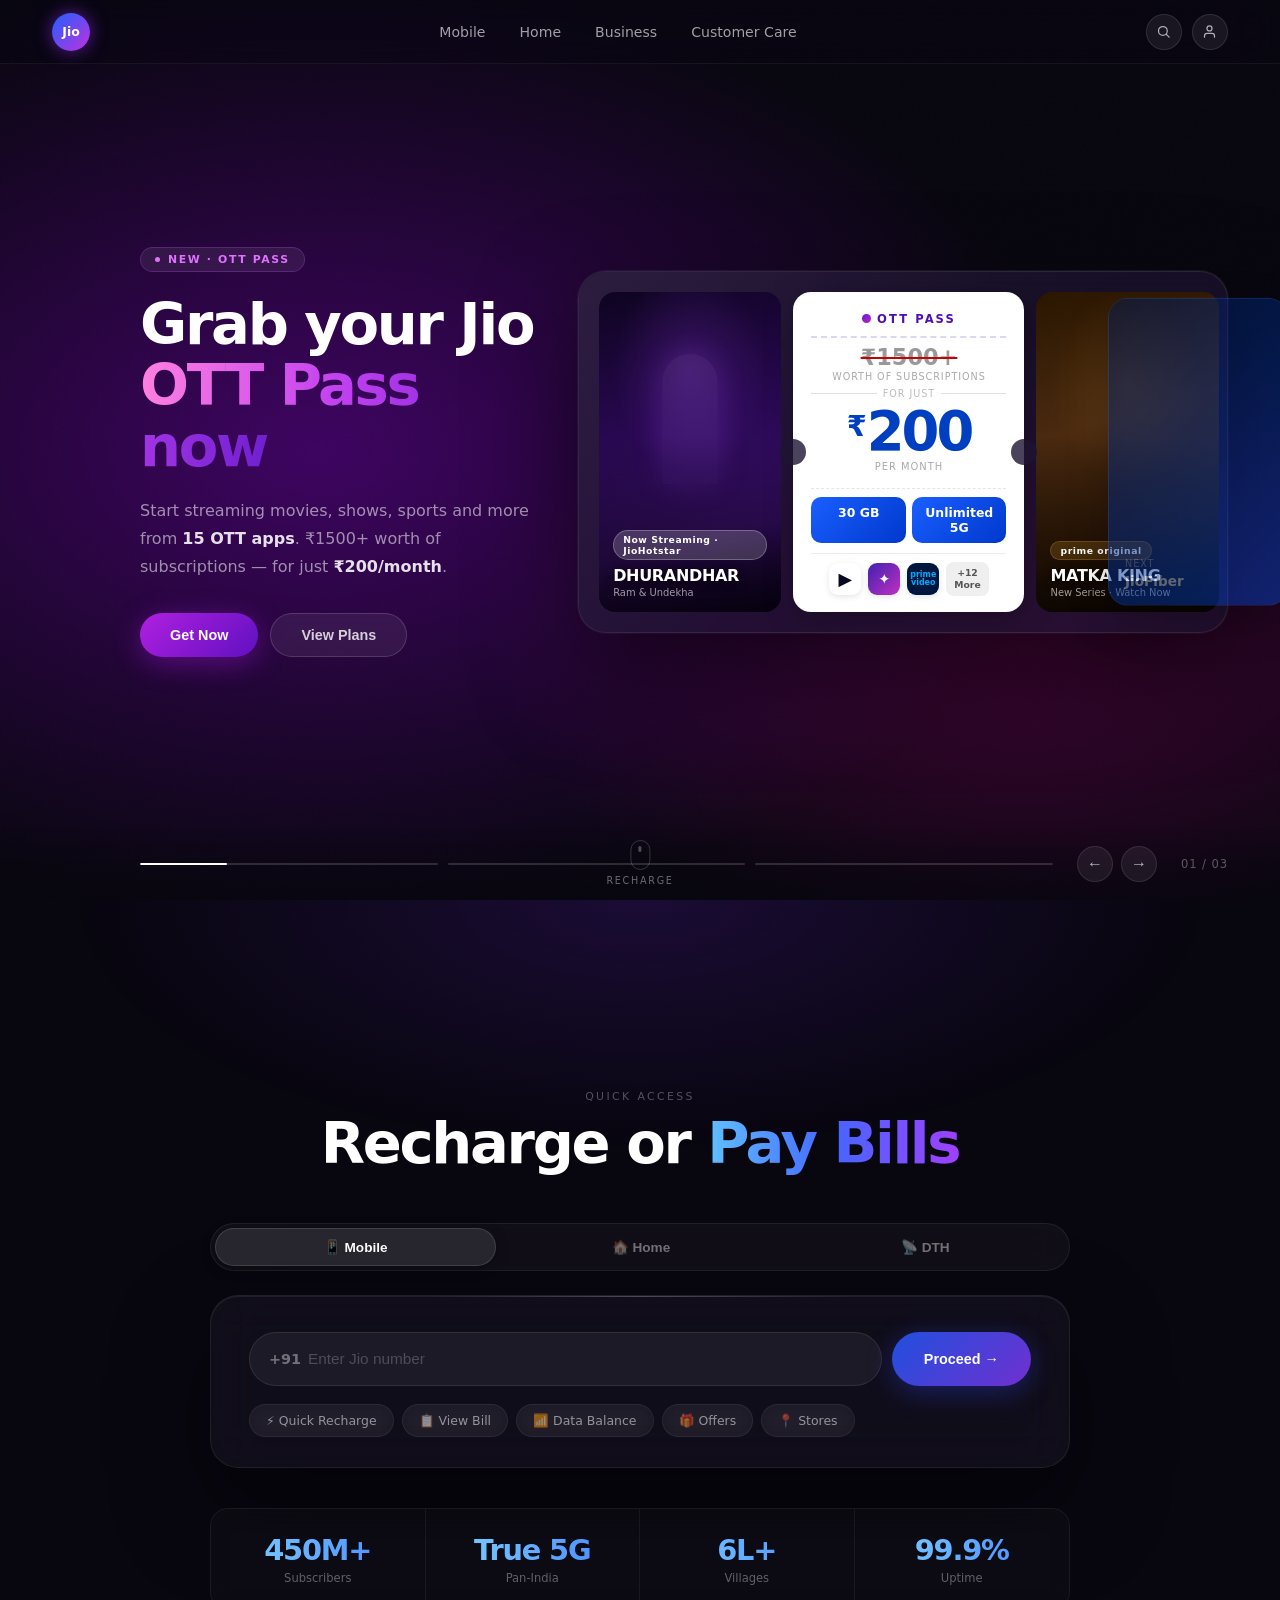
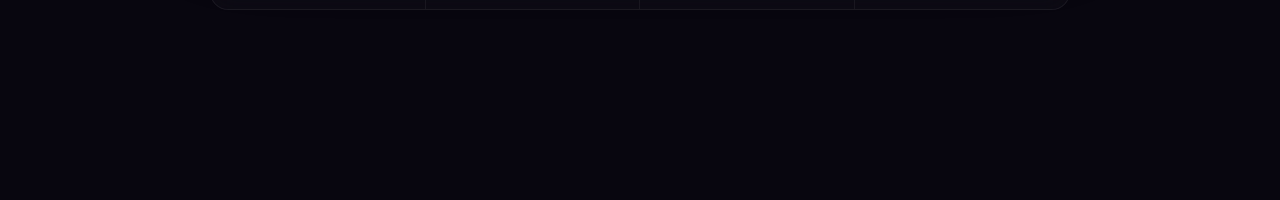
==== commit e41ca1cd: "Fix & rebuild Jio hero — banner-first with stacking animation Fixes from design review: - Fixed grad" ====
--- a/jio-redesign.html
+++ b/jio-redesign.html
@@ -7,465 +7,423 @@
 <style>
 *,*::before,*::after{box-sizing:border-box;margin:0;padding:0;}
 :root{
-  --ease-out-expo:cubic-bezier(0.16,1,0.3,1);
-  --ease-in-out:cubic-bezier(0.4,0,0.2,1);
   --nav-h:64px;
-  --slide-dur:900ms;
+  --easing:cubic-bezier(0.16,1,0.3,1);
+  --easing-in:cubic-bezier(0.4,0,1,1);
 }
 html{scroll-behavior:smooth;}
 body{
   font-family:-apple-system,'SF Pro Display','Segoe UI',system-ui,sans-serif;
-  background:#060810;color:#fff;overflow-x:hidden;
+  background:#08060f;color:#fff;overflow-x:hidden;
   -webkit-font-smoothing:antialiased;
 }
 
-/* ── AMBIENT CANVAS (behind everything) ── */
-#ambient-canvas{
+/* ── AMBIENT BG ── */
+#bg{
   position:fixed;inset:0;z-index:0;pointer-events:none;
-  transition:opacity 1.6s var(--ease-in-out);
+  transition:background 1.5s cubic-bezier(0.4,0,0.2,1);
+  background:radial-gradient(ellipse 90% 80% at 25% 50%,rgba(130,0,200,0.42) 0%,transparent 65%),
+             radial-gradient(ellipse 70% 60% at 80% 70%,rgba(180,0,130,0.3) 0%,transparent 60%),
+             #08060f;
 }
 
 /* ── GRAIN ── */
 body::after{
   content:'';position:fixed;inset:0;z-index:1;pointer-events:none;
-  background-image:url("data:image/svg+xml,%3Csvg viewBox='0 0 512 512' xmlns='http://www.w3.org/2000/svg'%3E%3Cfilter id='g'%3E%3CfeTurbulence type='fractalNoise' baseFrequency='0.75' numOctaves='4' stitchTiles='stitch'/%3E%3C/filter%3E%3Crect width='100%25' height='100%25' filter='url(%23g)' opacity='1'/%3E%3C/svg%3E");
-  opacity:0.028;mix-blend-mode:overlay;
+  background-image:url("data:image/svg+xml,%3Csvg viewBox='0 0 400 400' xmlns='http://www.w3.org/2000/svg'%3E%3Cfilter id='g'%3E%3CfeTurbulence type='fractalNoise' baseFrequency='0.72' numOctaves='4' stitchTiles='stitch'/%3E%3C/filter%3E%3Crect width='100%25' height='100%25' filter='url(%23g)'/%3E%3C/svg%3E");
+  opacity:0.032;mix-blend-mode:overlay;
 }
 
 /* ── NAV ── */
 nav{
-  position:fixed;top:0;left:0;right:0;z-index:200;
+  position:fixed;top:0;left:0;right:0;z-index:300;
   height:var(--nav-h);
   display:flex;align-items:center;justify-content:space-between;
   padding:0 52px;
-  background:rgba(6,8,16,0.4);
-  backdrop-filter:blur(24px) saturate(200%);
-  -webkit-backdrop-filter:blur(24px) saturate(200%);
+  background:rgba(8,6,15,0.5);
+  backdrop-filter:blur(24px) saturate(180%);
+  -webkit-backdrop-filter:blur(24px) saturate(180%);
   border-bottom:1px solid rgba(255,255,255,0.055);
 }
-.nav-logo{
-  display:flex;align-items:center;gap:11px;text-decoration:none;
-}
-.nav-logo-mark{
-  width:36px;height:36px;border-radius:50%;
-  background:linear-gradient(135deg,#1a6fff,#c030e0);
+.logo{
+  display:flex;align-items:center;gap:10px;text-decoration:none;
+}
+.logo-mark{
+  width:38px;height:38px;border-radius:50%;
+  background:linear-gradient(135deg,#2060ff,#c030e0);
   display:flex;align-items:center;justify-content:center;
-  font-weight:900;font-size:0.78rem;letter-spacing:-0.3px;color:#fff;
-  box-shadow:0 0 20px rgba(100,80,255,0.5);
-}
-.nav-logo-text{
-  font-size:1.3rem;font-weight:800;letter-spacing:-0.04em;color:#fff;
-}
-.nav-links{display:flex;gap:32px;list-style:none;}
+  font-weight:900;font-size:0.78rem;color:#fff;
+  box-shadow:0 0 18px rgba(150,50,255,0.55);
+}
+.logo-name{
+  font-size:1.3rem;font-weight:800;letter-spacing:-0.03em;color:#fff;
+}
+.nav-links{display:flex;gap:34px;list-style:none;}
 .nav-links a{
-  color:rgba(255,255,255,0.6);text-decoration:none;
-  font-size:0.875rem;font-weight:500;letter-spacing:0.01em;
+  color:rgba(255,255,255,0.62);text-decoration:none;
+  font-size:0.88rem;font-weight:500;
   transition:color 0.2s;
 }
 .nav-links a:hover{color:#fff;}
-.nav-end{display:flex;gap:10px;align-items:center;}
-.nav-btn{
+.nav-end{display:flex;gap:10px;}
+.nav-icon{
   width:36px;height:36px;border-radius:50%;border:none;cursor:pointer;
-  background:rgba(255,255,255,0.07);
-  border:1px solid rgba(255,255,255,0.09);
+  background:rgba(255,255,255,0.07);border:1px solid rgba(255,255,255,0.1);
   color:rgba(255,255,255,0.65);
   display:flex;align-items:center;justify-content:center;
   transition:background 0.2s,color 0.2s;
 }
-.nav-btn:hover{background:rgba(255,255,255,0.13);color:#fff;}
-.nav-btn svg{width:15px;height:15px;}
-
-/* ── FOLD 1 ── */
+.nav-icon:hover{background:rgba(255,255,255,0.14);color:#fff;}
+.nav-icon svg{width:15px;height:15px;fill:none;stroke:currentColor;stroke-width:2;stroke-linecap:round;}
+
+/* ═══════════════════════════════════
+   FOLD 1
+═══════════════════════════════════ */
 #fold1{
   position:relative;z-index:2;
-  min-height:100vh;
+  height:100vh;min-height:600px;
+  padding-top:var(--nav-h);
+  display:flex;align-items:stretch;
+  overflow:hidden;
+}
+
+/* ── STACK RAIL (left) ── */
+#stack-rail{
+  position:absolute;
+  left:0;top:0;bottom:0;
+  width:120px;z-index:20;
   display:flex;flex-direction:column;
-  padding-top:var(--nav-h);
+  justify-content:center;align-items:center;
+  gap:0;padding:var(--nav-h) 0 0 0;
+  pointer-events:none;
+}
+.stack-thumb{
+  position:absolute;
+  width:72px;
+  border-radius:14px;
   overflow:hidden;
-}
-
-/* ── SLIDE WRAPPER ── */
-.slides-wrap{
-  flex:1;position:relative;
-  display:flex;align-items:center;
-}
-.slide{
-  position:absolute;inset:0;
-  display:grid;grid-template-columns:1fr 1.35fr;
+  box-shadow:0 8px 30px rgba(0,0,0,0.6);
+  border:1px solid rgba(255,255,255,0.1);
+  opacity:0;
+  transform:scale(0.6) translateY(60px);
+  transition:opacity 0.6s var(--easing),transform 0.8s var(--easing),top 0.6s var(--easing);
+}
+.stack-thumb.visible{
+  opacity:1;
+  transform:scale(1) translateY(0) rotate(var(--rot));
+}
+
+/* ── MAIN LAYOUT ── */
+.fold1-inner{
+  flex:1;
+  display:grid;
+  grid-template-columns:1fr 1.6fr;
   align-items:center;
-  padding:32px 52px 100px;
-  opacity:0;pointer-events:none;
-  transition:opacity var(--slide-dur) var(--ease-in-out);
-}
-.slide.active{opacity:1;pointer-events:all;}
-
-/* ── SLIDE LEFT (text) ── */
-.s-text{
-  padding-right:32px;
-  transform:translateY(28px);opacity:0;
-  transition:transform 0.9s var(--ease-out-expo),opacity 0.7s ease;
-}
-.slide.active .s-text{
-  transform:translateY(0);opacity:1;
-  transition-delay:0.18s;
-}
-.s-eyebrow{
+  padding:0 52px 60px 140px; /* left padding to clear stack rail */
+  gap:32px;
+}
+
+/* ── LEFT TEXT ── */
+.hero-text{
+  position:relative;z-index:10;
+}
+.eyebrow{
   display:inline-flex;align-items:center;gap:8px;
   padding:5px 14px;border-radius:999px;
-  font-size:0.7rem;letter-spacing:0.14em;text-transform:uppercase;font-weight:700;
+  font-size:0.68rem;letter-spacing:0.15em;text-transform:uppercase;font-weight:700;
   background:rgba(255,255,255,0.07);
   border:1px solid rgba(255,255,255,0.12);
-  margin-bottom:24px;
+  margin-bottom:22px;
   backdrop-filter:blur(8px);
-}
-.s-eyebrow-dot{
+  white-space:nowrap;
+  transition:color 0.6s,border-color 0.6s;
+}
+.eyebrow-dot{
   width:5px;height:5px;border-radius:50%;
-  animation:pulse-dot 2s ease-in-out infinite;
-}
-@keyframes pulse-dot{0%,100%{transform:scale(1);opacity:1}50%{transform:scale(1.6);opacity:0.5}}
-.s-title{
-  font-size:clamp(2.6rem,5vw,4.6rem);
-  font-weight:900;line-height:1.04;letter-spacing:-0.04em;
+  background:currentColor;
+  animation:blink 2s ease-in-out infinite;
+}
+@keyframes blink{0%,100%{opacity:1;transform:scale(1)}50%{opacity:0.35;transform:scale(1.5)}}
+
+.hero-title{
+  font-size:clamp(2.4rem,4.5vw,4.4rem);
+  font-weight:900;line-height:1.06;letter-spacing:-0.04em;
   margin-bottom:20px;
 }
-.s-title .grad{
-  display:block;
-  -webkit-background-clip:text;-webkit-text-fill-color:transparent;
+/* Fix: gradient words as inline spans with correct clip */
+.grad-word{
+  display:inline;
   background-clip:text;
-}
-.s-body{
-  font-size:1.05rem;line-height:1.72;
-  color:rgba(255,255,255,0.58);
-  max-width:400px;margin-bottom:36px;
-}
-.s-body strong{color:rgba(255,255,255,0.9);font-weight:600;}
-.s-cta-row{display:flex;gap:12px;flex-wrap:wrap;}
-.cta-main{
-  padding:13px 30px;border-radius:999px;border:none;cursor:pointer;
-  font-size:0.92rem;font-weight:700;color:#fff;
+  -webkit-background-clip:text;
+  -webkit-text-fill-color:transparent;
+  color:transparent;
+}
+
+.hero-body{
+  font-size:1rem;line-height:1.75;
+  color:rgba(255,255,255,0.55);
+  max-width:390px;margin-bottom:32px;
+}
+.hero-body strong{color:rgba(255,255,255,0.88);font-weight:600;}
+.cta-row{display:flex;gap:12px;flex-wrap:wrap;}
+.btn-fill{
+  padding:13px 30px;border-radius:999px;border:none;
+  font-size:0.9rem;font-weight:700;color:#fff;cursor:pointer;
   position:relative;overflow:hidden;
-  transition:transform 0.25s var(--ease-out-expo),box-shadow 0.25s;
-}
-.cta-main::before{
+  transition:transform 0.25s var(--easing),box-shadow 0.25s;
+}
+.btn-fill::after{
   content:'';position:absolute;inset:0;
-  background:linear-gradient(135deg,rgba(255,255,255,0.18),transparent 60%);
+  background:linear-gradient(135deg,rgba(255,255,255,0.2),transparent 60%);
   opacity:0;transition:opacity 0.3s;
 }
-.cta-main:hover{transform:translateY(-2px);}
-.cta-main:hover::before{opacity:1;}
-.cta-ghost{
-  padding:13px 30px;border-radius:999px;cursor:pointer;
-  font-size:0.92rem;font-weight:600;color:rgba(255,255,255,0.8);
-  background:rgba(255,255,255,0.06);
-  border:1px solid rgba(255,255,255,0.14);
-  transition:background 0.25s,color 0.25s,border-color 0.25s;
+.btn-fill:hover{transform:translateY(-2px);}
+.btn-fill:hover::after{opacity:1;}
+.btn-out{
+  padding:13px 30px;border-radius:999px;
+  font-size:0.9rem;font-weight:600;color:rgba(255,255,255,0.8);
+  background:rgba(255,255,255,0.07);
+  border:1px solid rgba(255,255,255,0.15);cursor:pointer;
+  transition:background 0.25s,color 0.25s;
   backdrop-filter:blur(10px);
 }
-.cta-ghost:hover{background:rgba(255,255,255,0.12);color:#fff;border-color:rgba(255,255,255,0.28);}
-
-/* ── SLIDE RIGHT (banner stage) ── */
-.s-stage{
+.btn-out:hover{background:rgba(255,255,255,0.13);color:#fff;}
+
+/* ── RIGHT: BANNER STAGE ── */
+.banner-stage{
   position:relative;
   display:flex;align-items:center;justify-content:center;
-  height:100%;min-height:480px;
-  perspective:1100px;
-  transform:translateY(18px) scale(0.97);opacity:0;
-  transition:transform 1s var(--ease-out-expo),opacity 0.8s ease;
-}
-.slide.active .s-stage{
-  transform:translateY(0) scale(1);opacity:1;
-  transition-delay:0.06s;
-}
-
-/* banner cluster = 3 cards arranged */
-.banner-cluster{
+  height:100%;
+}
+
+/* The outer container that clips & handles perspective */
+.banner-viewport{
   position:relative;
-  width:100%;max-width:640px;
-  height:420px;
-  transform-style:preserve-3d;
-  transition:transform 0.12s ease;
-}
-
-/* Center card */
-.card-center{
-  position:absolute;
-  left:50%;top:50%;
-  transform:translate(-50%,-50%);
-  width:48%;
-  z-index:10;
-  border-radius:24px;
+  width:100%;max-width:700px;
+  perspective:1200px;
+}
+
+/* ACTIVE BANNER WRAPPER — slides in/out */
+.banner-wrap{
+  position:relative;
+  width:100%;
+  transform-origin:left center;
+  transition:transform 0.85s var(--easing),opacity 0.6s ease;
+}
+.banner-wrap.exit-left{
+  transform:translateX(-120%) scale(0.55) rotate(-6deg);
+  opacity:0;
+  pointer-events:none;
+}
+.banner-wrap.enter-right{
+  transform:translateX(80px) scale(0.95);
+  opacity:0;
+}
+.banner-wrap.active{
+  transform:translateX(0) scale(1);
+  opacity:1;
+}
+
+/* ── BANNER CARD GROUP ── */
+/* The white rounded rectangle that contains all three cards */
+.banner-group{
+  background:rgba(30,20,50,0.7);
+  border:1px solid rgba(255,255,255,0.09);
+  border-radius:28px;
+  padding:20px;
+  display:flex;
+  gap:12px;
+  align-items:stretch;
+  box-shadow:0 40px 100px rgba(0,0,0,0.55),0 0 0 1px rgba(255,255,255,0.06);
+  backdrop-filter:blur(10px);
+  position:relative;overflow:hidden;
+  transition:transform 0.15s ease;
+}
+.banner-group::before{
+  content:'';position:absolute;inset:0;
+  background:linear-gradient(135deg,rgba(255,255,255,0.06) 0%,transparent 50%);
+  pointer-events:none;border-radius:28px;
+}
+
+/* Tilt on hover */
+.banner-group:hover{transform:perspective(1000px) rotateY(-3deg) rotateX(1deg) scale(1.01);}
+
+/* poster cards */
+.poster{
+  border-radius:16px;overflow:hidden;flex:0 0 30%;
+  min-height:300px;position:relative;
+}
+.poster-img{
+  width:100%;height:100%;
+  display:flex;flex-direction:column;justify-content:flex-end;
+  padding:14px;
+  position:relative;overflow:hidden;
+}
+.poster-img::after{
+  content:'';position:absolute;inset:0;
+  background:linear-gradient(to top,rgba(0,0,0,0.7) 0%,transparent 55%);
+}
+.poster-meta{position:relative;z-index:2;}
+.poster-badge{
+  display:inline-block;padding:3px 9px;border-radius:999px;
+  font-size:0.58rem;letter-spacing:0.06em;font-weight:700;
+  background:rgba(255,255,255,0.18);border:1px solid rgba(255,255,255,0.25);
+  margin-bottom:6px;
+}
+.poster-title{font-size:1rem;font-weight:900;letter-spacing:-0.02em;line-height:1.2;text-shadow:0 2px 8px rgba(0,0,0,0.8);}
+.poster-sub{font-size:0.62rem;opacity:0.6;margin-top:2px;}
+
+/* OTT ticket card */
+.ott-ticket{
+  flex:0 0 38%;
+  background:#fff;
+  border-radius:18px;
+  padding:20px 18px 16px;
+  color:#080820;
+  position:relative;
+  display:flex;flex-direction:column;
+  box-shadow:0 8px 30px rgba(0,0,0,0.25);
+}
+/* ticket punch holes */
+.ott-ticket::before,.ott-ticket::after{
+  content:'';position:absolute;
+  width:26px;height:26px;border-radius:50%;
+  background:rgba(30,20,50,0.8);
+  top:50%;transform:translateY(-50%);z-index:5;
+}
+.ott-ticket::before{left:-13px;}
+.ott-ticket::after{right:-13px;}
+
+.ott-head{
+  display:flex;align-items:center;justify-content:center;gap:6px;
+  padding-bottom:10px;
+  border-bottom:2px dashed rgba(80,50,180,0.2);
+}
+.ott-dot{width:9px;height:9px;border-radius:50%;background:linear-gradient(135deg,#6020d0,#c020c0);}
+.ott-label{font-size:0.72rem;letter-spacing:0.18em;text-transform:uppercase;font-weight:800;color:#5010b0;}
+.ott-body{flex:1;padding:8px 0;text-align:center;}
+.ott-old-price{
+  font-size:1.4rem;font-weight:800;color:#999;
+  text-decoration:line-through;text-decoration-color:#cc0000;
+  line-height:1;
+}
+.ott-worth{font-size:0.6rem;letter-spacing:0.1em;text-transform:uppercase;color:#aaa;margin:3px 0;}
+.ott-for-just{
+  display:flex;align-items:center;gap:6px;margin:6px 0;
+}
+.ott-for-just::before,.ott-for-just::after{content:'';flex:1;height:1px;background:rgba(0,0,0,0.12);}
+.ott-for-just span{font-size:0.6rem;letter-spacing:0.1em;text-transform:uppercase;color:#bbb;}
+.ott-price{
+  font-size:3.4rem;font-weight:900;letter-spacing:-3px;
+  color:#0040c0;line-height:1;
+}
+.ott-rupee-sym{font-size:1.8rem;vertical-align:top;margin-top:7px;display:inline-block;letter-spacing:0;}
+.ott-per-mo{font-size:0.62rem;letter-spacing:0.1em;text-transform:uppercase;color:#aaa;margin-top:2px;}
+.ott-divider{border:none;border-top:1px dashed rgba(0,0,0,0.1);margin:8px 0;}
+.ott-chips{display:grid;grid-template-columns:1fr 1fr;gap:6px;margin-bottom:10px;}
+.ott-chip{
+  padding:8px 6px;border-radius:10px;text-align:center;
+  font-size:0.78rem;font-weight:800;color:#fff;
+  background:linear-gradient(135deg,#1a5fff,#0038cc);
+}
+.ott-apps{
+  display:flex;align-items:center;justify-content:center;gap:7px;
+  padding-top:8px;border-top:1px solid rgba(0,0,0,0.07);
+}
+.app-icon-sq{
+  width:32px;height:32px;border-radius:9px;
+  display:flex;align-items:center;justify-content:center;
+  font-size:1rem;background:#f4f4f8;box-shadow:0 2px 6px rgba(0,0,0,0.1);
   overflow:hidden;
-  box-shadow:0 32px 80px rgba(0,0,0,0.7),0 0 0 1px rgba(255,255,255,0.1);
-  transition:box-shadow 0.4s;
-}
-
-/* Side cards */
-.card-left,.card-right{
-  position:absolute;
-  top:50%;
-  width:36%;
-  border-radius:20px;
-  overflow:hidden;
-  box-shadow:0 20px 50px rgba(0,0,0,0.6);
-  transition:transform 0.4s var(--ease-out-expo),box-shadow 0.4s,filter 0.4s;
-}
-.card-left{
-  left:0;
-  transform:translateY(-50%) translateX(16px) rotateY(12deg) scale(0.9);
-  transform-origin:right center;
-  z-index:5;filter:brightness(0.75) saturate(0.8);
-}
-.card-right{
-  right:0;
-  transform:translateY(-50%) translateX(-16px) rotateY(-12deg) scale(0.9);
-  transform-origin:left center;
-  z-index:5;filter:brightness(0.75) saturate(0.8);
-}
-.banner-cluster:hover .card-left{
-  transform:translateY(-50%) translateX(-8px) rotateY(8deg) scale(0.93);
-  filter:brightness(0.88) saturate(0.9);
-}
-.banner-cluster:hover .card-right{
-  transform:translateY(-50%) translateX(8px) rotateY(-8deg) scale(0.93);
-  filter:brightness(0.88) saturate(0.9);
-}
-
-/* ── OTT PASS CARD (center) ── */
-.ott-card{
-  background:#fff;color:#0a0a2a;
-  padding:28px 24px 20px;
-  position:relative;
-  min-height:360px;
-}
-/* ticket notches */
-.ott-card::before,.ott-card::after{
-  content:'';position:absolute;
-  width:28px;height:28px;border-radius:50%;
-  background:#060810;
-  top:50%;transform:translateY(-50%);
-  z-index:5;
-}
-.ott-card::before{left:-14px;box-shadow:inset -4px 0 8px rgba(0,0,0,0.3);}
-.ott-card::after{right:-14px;box-shadow:inset 4px 0 8px rgba(0,0,0,0.3);}
-.ott-divider{
-  border:none;border-top:2px dashed rgba(100,80,200,0.3);
-  margin:10px 0;position:relative;
-}
-.ott-header-row{
-  display:flex;align-items:center;justify-content:center;gap:6px;
-  margin-bottom:6px;
-}
-.ott-logo-dot{
-  width:10px;height:10px;border-radius:50%;
-  background:linear-gradient(135deg,#5b00e0,#d020c0);
-}
-.ott-pass-label{
-  font-size:0.8rem;letter-spacing:0.18em;text-transform:uppercase;
-  font-weight:800;color:#5b00e0;
-}
-.ott-strike-row{
-  text-align:center;margin:4px 0;
-}
-.ott-strike-val{
-  font-size:1.7rem;font-weight:900;color:#666;
-  text-decoration:line-through;text-decoration-color:#e00;
-}
-.ott-worth{
-  font-size:0.68rem;letter-spacing:0.12em;text-transform:uppercase;
-  color:#888;text-align:center;margin-bottom:4px;
-}
-.ott-for-just{
-  text-align:center;
-  display:flex;align-items:center;gap:8px;margin:6px 0;
-}
-.ott-for-just::before,.ott-for-just::after{
-  content:'';flex:1;height:1px;background:rgba(0,0,0,0.12);
-}
-.ott-for-just span{font-size:0.65rem;letter-spacing:0.1em;color:#999;text-transform:uppercase;}
-.ott-price-big{
-  text-align:center;
-  font-size:4rem;font-weight:900;letter-spacing:-2px;
-  color:#0040c0;line-height:1;
-}
-.ott-rupee{font-size:2.2rem;vertical-align:top;margin-top:8px;display:inline-block;}
-.ott-per-mo{text-align:center;font-size:0.7rem;letter-spacing:0.12em;text-transform:uppercase;color:#888;margin-top:2px;}
-.ott-chips-row{
-  display:grid;grid-template-columns:1fr 1fr;gap:6px;margin-top:12px;
-}
-.ott-chip{
-  padding:9px 0;border-radius:10px;
-  text-align:center;font-size:0.82rem;font-weight:800;
-  background:linear-gradient(135deg,#1a6fff,#0044cc);color:#fff;
-}
-.ott-apps-row{
-  display:flex;align-items:center;justify-content:center;
-  gap:8px;margin-top:14px;padding-top:12px;
-  border-top:1px solid rgba(0,0,0,0.08);
-}
-.app-pill{
-  width:34px;height:34px;border-radius:10px;
-  display:flex;align-items:center;justify-content:center;
-  font-size:1.1rem;background:#f4f4f8;
-  box-shadow:0 2px 6px rgba(0,0,0,0.08);
-}
-.more-pill{
-  padding:6px 10px;border-radius:8px;
-  font-size:0.65rem;font-weight:800;color:#444;
-  background:#f0f0f6;border:1px solid #e0e0ee;
-  line-height:1.2;text-align:center;
-}
-
-/* ── MOVIE POSTER CARDS ── */
-.poster-card{
-  height:360px;position:relative;overflow:hidden;
-}
-.poster-inner{
-  width:100%;height:100%;
-  display:flex;flex-direction:column;
-  justify-content:flex-end;
-  padding:16px;
-}
-.poster-dhurandhar{
-  background:linear-gradient(160deg,#120520 0%,#2a0a50 35%,#4a1080 70%,#1a0440 100%);
-}
-.poster-matka{
-  background:linear-gradient(160deg,#3a2a10 0%,#5a3a18 30%,#2a1a08 70%,#1a0e04 100%);
-}
-.poster-label{
-  font-size:1.1rem;font-weight:900;letter-spacing:-0.02em;
-  text-shadow:0 2px 12px rgba(0,0,0,0.8);
-  line-height:1.2;
-}
-.poster-sub{font-size:0.65rem;opacity:0.65;margin-top:3px;letter-spacing:0.05em;}
-.poster-badge{
-  display:inline-block;padding:3px 8px;border-radius:999px;
-  font-size:0.6rem;font-weight:700;letter-spacing:0.05em;
-  background:rgba(255,255,255,0.15);border:1px solid rgba(255,255,255,0.2);
-  margin-bottom:8px;
-}
-/* Decorative scene elements */
-.poster-dhurandhar .scene{
-  position:absolute;inset:0;
-  background:
-    radial-gradient(ellipse 70% 40% at 50% 20%,rgba(150,80,220,0.3) 0%,transparent 60%),
-    radial-gradient(ellipse 80% 60% at 30% 80%,rgba(60,20,120,0.4) 0%,transparent 60%);
-}
-.poster-dhurandhar .figure{
-  position:absolute;bottom:40px;left:50%;transform:translateX(-50%);
-  width:60%;
-  display:flex;align-items:flex-end;justify-content:center;
-}
-.figure-silhouette{
-  width:80px;height:180px;
-  background:linear-gradient(180deg,rgba(200,160,255,0.08),rgba(100,60,180,0.15));
-  border-radius:40px 40px 0 0;
-  position:relative;
-  box-shadow:0 0 40px rgba(180,100,255,0.2);
-}
-.poster-matka .scene{
-  position:absolute;inset:0;
-  background:
-    radial-gradient(ellipse 80% 50% at 50% 30%,rgba(180,120,40,0.25) 0%,transparent 60%);
-}
-
-/* Lifestyle card (slide 2) */
-.lifestyle-card{
-  height:420px;
-  background:linear-gradient(160deg,#1a1208 0%,#3a2810 50%,#1a1208 100%);
-  position:relative;overflow:hidden;border-radius:24px;
-}
-.lifestyle-people{
-  position:absolute;inset:0;
-  display:flex;align-items:flex-end;justify-content:center;
-  padding-bottom:20px;
-}
-.people-group{
-  display:flex;gap:-10px;align-items:flex-end;
-}
-.person{
-  width:60px;border-radius:20px 20px 0 0;
-  background:linear-gradient(180deg,rgba(255,200,150,0.3),rgba(200,150,100,0.2));
-}
-
-/* ── AMBIENT GLOW behind cluster ── */
-.stage-glow{
-  position:absolute;
-  width:120%;height:120%;
-  top:50%;left:50%;
-  transform:translate(-50%,-50%);
-  border-radius:50%;
-  filter:blur(90px);
-  opacity:0;pointer-events:none;
-  transition:background 1.4s var(--ease-in-out),opacity 1.4s;
-  z-index:-1;
-}
-
-/* ── CAROUSEL BOTTOM BAR ── */
-.carousel-bar{
+}
+.app-more{
+  padding:5px 8px;border-radius:8px;
+  font-size:0.58rem;font-weight:800;color:#555;
+  background:#efefef;text-align:center;line-height:1.3;
+  white-space:nowrap;
+}
+
+/* apps icons inline */
+.yt-icon{background:#fff;}
+.jh-icon{background:linear-gradient(135deg,#4020b0,#c030c0);}
+.pv-icon{background:#00173d;color:#00a8ff;font-size:0.5rem;font-weight:900;line-height:1.1;text-align:center;padding:3px;}
+
+/* Peek card on right */
+.peek-card{
+  position:absolute;right:-60px;top:50%;transform:translateY(-50%);
+  width:180px;height:85%;
+  border-radius:20px;overflow:hidden;
+  box-shadow:0 16px 40px rgba(0,0,0,0.5);
+  border:1px solid rgba(255,255,255,0.1);
+  opacity:0.5;
+  pointer-events:none;
+  transition:opacity 0.4s;
+}
+.banner-viewport:hover .peek-card{opacity:0.7;}
+
+/* ── BOTTOM CONTROLS ── */
+.fold1-controls{
   position:absolute;bottom:0;left:0;right:0;
-  height:80px;
+  height:72px;
   display:flex;align-items:center;
-  padding:0 52px;
-  gap:28px;
-  background:linear-gradient(to top,rgba(6,8,16,0.7),transparent);
+  padding:0 52px 0 140px;
+  gap:24px;
+  background:linear-gradient(to top,rgba(8,6,15,0.7),transparent);
   z-index:20;
 }
-.progress-tracks{
-  display:flex;gap:10px;align-items:center;flex:1;
-}
-.p-track{
+.prog-bar{
+  flex:1;display:flex;gap:10px;
+}
+.prog-track{
   flex:1;height:2px;border-radius:1px;
   background:rgba(255,255,255,0.15);
-  position:relative;cursor:pointer;overflow:hidden;
-  transition:height 0.25s,background 0.25s;
-}
-.p-track:hover{height:3px;background:rgba(255,255,255,0.25);}
-.p-fill{
+  position:relative;overflow:hidden;cursor:pointer;
+  transition:height 0.2s;
+}
+.prog-track:hover{height:3px;}
+.prog-fill{
   position:absolute;left:0;top:0;bottom:0;
-  background:#fff;border-radius:1px;
-  width:0%;
-  transition:width 0.05s linear;
-}
-.p-track.active .p-fill{transition:none;}
-.carousel-nav{display:flex;gap:8px;}
-.c-btn{
-  width:36px;height:36px;border-radius:50%;
+  width:0%;border-radius:1px;background:#fff;
+}
+.ctrl-arrows{display:flex;gap:8px;}
+.arr-btn{
+  width:36px;height:36px;border-radius:50%;border:none;cursor:pointer;
   background:rgba(255,255,255,0.07);
   border:1px solid rgba(255,255,255,0.1);
-  color:rgba(255,255,255,0.75);cursor:pointer;
+  color:rgba(255,255,255,0.7);font-size:1rem;
   display:flex;align-items:center;justify-content:center;
-  font-size:1rem;
   transition:background 0.2s,color 0.2s,transform 0.2s;
   backdrop-filter:blur(8px);
 }
-.c-btn:hover{background:rgba(255,255,255,0.14);color:#fff;transform:scale(1.08);}
-.slide-num{
-  font-size:0.75rem;color:rgba(255,255,255,0.35);
-  letter-spacing:0.08em;min-width:36px;text-align:right;
-}
-
-/* scroll indicator */
-.scroll-cue{
-  position:absolute;bottom:16px;left:50%;transform:translateX(-50%);
-  display:flex;flex-direction:column;align-items:center;gap:6px;
-  opacity:0;pointer-events:none;
-  z-index:30;
-  animation:cue-in 1s 2s ease both;
-}
-@keyframes cue-in{to{opacity:0.4;pointer-events:all;}}
-.scroll-cue span{font-size:0.65rem;letter-spacing:0.18em;text-transform:uppercase;color:rgba(255,255,255,0.5);}
-.scroll-mouse{
-  width:22px;height:34px;border-radius:11px;
-  border:1.5px solid rgba(255,255,255,0.4);
+.arr-btn:hover{background:rgba(255,255,255,0.14);color:#fff;transform:scale(1.08);}
+.slide-count{font-size:0.72rem;color:rgba(255,255,255,0.32);letter-spacing:0.08em;min-width:40px;}
+
+/* scroll hint */
+.scroll-hint{
+  position:absolute;bottom:14px;left:50%;transform:translateX(-50%);
+  display:flex;flex-direction:column;align-items:center;gap:5px;
+  cursor:pointer;
+  animation:hint-in 1s 2.5s ease both;
+  z-index:25;
+}
+@keyframes hint-in{from{opacity:0;transform:translateX(-50%) translateY(10px)}to{opacity:0.4;transform:translateX(-50%) translateY(0)}}
+.scroll-hint:hover{opacity:0.75 !important;}
+.scroll-hint span{font-size:0.6rem;letter-spacing:0.18em;text-transform:uppercase;}
+.scroll-mouse-icon{
+  width:20px;height:30px;border-radius:10px;
+  border:1.5px solid rgba(255,255,255,0.45);
   display:flex;justify-content:center;padding-top:5px;
 }
 .scroll-wheel{
-  width:3px;height:7px;border-radius:2px;background:rgba(255,255,255,0.7);
-  animation:scroll-w 1.6s ease-in-out infinite;
-}
-@keyframes scroll-w{0%,100%{transform:translateY(0);opacity:1}80%{transform:translateY(10px);opacity:0}}
-
-/* ─── FOLD 2: RECHARGE ─── */
+  width:2.5px;height:6px;border-radius:2px;
+  background:rgba(255,255,255,0.7);
+  animation:wheel-scroll 1.6s ease-in-out infinite;
+}
+@keyframes wheel-scroll{0%,100%{transform:translateY(0);opacity:1}80%{transform:translateY(10px);opacity:0}}
+
+/* ═══════════════════════════════════
+   FOLD 2 — RECHARGE
+═══════════════════════════════════ */
 #fold2{
   position:relative;z-index:2;
   min-height:100vh;
@@ -474,174 +432,159 @@
   overflow:hidden;
 }
 #fold2::before{
-  content:'';position:absolute;inset:0;
-  background:radial-gradient(ellipse 100% 60% at 50% 0%,rgba(40,20,80,0.4),transparent 60%);
-  pointer-events:none;
-}
-.f2-inner{width:100%;max-width:860px;position:relative;z-index:1;}
+  content:'';position:absolute;inset:0;pointer-events:none;
+  background:radial-gradient(ellipse 80% 50% at 50% 0%,rgba(50,20,100,0.45),transparent 55%);
+}
+.f2-wrap{width:100%;max-width:860px;position:relative;z-index:1;}
 .f2-kicker{
-  text-align:center;font-size:0.7rem;letter-spacing:0.2em;text-transform:uppercase;
-  color:rgba(255,255,255,0.35);margin-bottom:10px;
-}
-.f2-heading{
+  text-align:center;font-size:0.68rem;letter-spacing:0.22em;text-transform:uppercase;
+  color:rgba(255,255,255,0.3);margin-bottom:10px;
+}
+.f2-title{
   text-align:center;
-  font-size:clamp(2.4rem,5vw,3.8rem);
+  font-size:clamp(2.2rem,4.5vw,3.6rem);
   font-weight:900;letter-spacing:-0.04em;line-height:1.08;
-  margin-bottom:52px;
-}
-.f2-heading span{
-  background:linear-gradient(90deg,#60c0ff,#4060ff,#b040ff);
-  -webkit-background-clip:text;-webkit-text-fill-color:transparent;background-clip:text;
-}
-
-/* Tab bar */
+  margin-bottom:48px;
+}
+.f2-title .grad-word{
+  background:linear-gradient(90deg,#60c0ff,#4466ff,#a040ff);
+  background-clip:text;-webkit-background-clip:text;-webkit-text-fill-color:transparent;color:transparent;
+}
+
+/* tab bar */
 .f2-tabs{
-  display:flex;gap:6px;
+  display:flex;gap:5px;
   background:rgba(255,255,255,0.04);
   border:1px solid rgba(255,255,255,0.07);
-  border-radius:999px;padding:5px;
-  margin-bottom:28px;
+  border-radius:999px;padding:4px;
+  margin-bottom:24px;
   backdrop-filter:blur(16px);
 }
 .f2-tab{
-  flex:1;padding:11px 0;border-radius:999px;
-  font-size:0.86rem;font-weight:600;cursor:pointer;border:none;
-  background:transparent;color:rgba(255,255,255,0.45);
-  display:flex;align-items:center;justify-content:center;gap:7px;
-  transition:background 0.3s,color 0.3s,box-shadow 0.3s;
-}
-.f2-tab.active{
+  flex:1;padding:10px 0;border-radius:999px;
+  font-size:0.85rem;font-weight:600;cursor:pointer;border:none;
+  background:transparent;color:rgba(255,255,255,0.42);
+  display:flex;align-items:center;justify-content:center;gap:6px;
+  transition:all 0.3s var(--easing);
+}
+.f2-tab.on{
   background:rgba(255,255,255,0.1);color:#fff;
-  border:1px solid rgba(255,255,255,0.14);
-  box-shadow:0 2px 16px rgba(0,0,0,0.3);
-}
-
-/* Main glass card */
+  border:1px solid rgba(255,255,255,0.13);
+  box-shadow:0 2px 14px rgba(0,0,0,0.3);
+}
+
+/* glass card */
 .f2-card{
   background:rgba(255,255,255,0.035);
   border:1px solid rgba(255,255,255,0.07);
-  border-radius:32px;
-  padding:40px 40px 36px;
-  backdrop-filter:blur(28px) saturate(160%);
-  -webkit-backdrop-filter:blur(28px) saturate(160%);
-  box-shadow:
-    0 0 0 1px rgba(255,255,255,0.04),
-    0 40px 120px rgba(0,0,0,0.5),
-    inset 0 1px 0 rgba(255,255,255,0.07);
+  border-radius:28px;
+  padding:36px 38px 30px;
+  backdrop-filter:blur(24px) saturate(150%);
+  -webkit-backdrop-filter:blur(24px) saturate(150%);
+  box-shadow:0 40px 100px rgba(0,0,0,0.45),inset 0 1px 0 rgba(255,255,255,0.07);
   position:relative;overflow:hidden;
 }
 .f2-card::before{
-  content:'';position:absolute;
-  top:0;left:50%;transform:translateX(-50%);
-  width:55%;height:1px;
-  background:linear-gradient(90deg,transparent,rgba(255,255,255,0.18),transparent);
-}
-
-.input-wrap{
-  display:flex;gap:12px;
-}
-.num-field{
-  flex:1;position:relative;
-}
-.num-prefix{
-  position:absolute;left:22px;top:50%;transform:translateY(-50%);
-  font-size:0.95rem;font-weight:600;color:rgba(255,255,255,0.4);
+  content:'';position:absolute;top:0;left:50%;transform:translateX(-50%);
+  width:50%;height:1px;
+  background:linear-gradient(90deg,transparent,rgba(255,255,255,0.2),transparent);
+}
+.inp-row{display:flex;gap:10px;}
+.inp-wrap{flex:1;position:relative;}
+.inp-pre{
+  position:absolute;left:20px;top:50%;transform:translateY(-50%);
+  font-size:0.9rem;font-weight:600;color:rgba(255,255,255,0.38);
   pointer-events:none;
 }
-.num-input{
-  width:100%;height:56px;
+.inp{
+  width:100%;height:54px;
   background:rgba(255,255,255,0.055);
   border:1px solid rgba(255,255,255,0.09);
   border-radius:999px;outline:none;
-  padding:0 22px 0 62px;
-  font-size:0.98rem;color:#fff;font-weight:500;
-  transition:border-color 0.3s,background 0.3s,box-shadow 0.3s;
-}
-.num-input::placeholder{color:rgba(255,255,255,0.25);}
-.num-input:focus{
-  border-color:rgba(90,120,255,0.55);
+  padding:0 20px 0 58px;
+  font-size:0.96rem;color:#fff;font-weight:500;
+  transition:border-color 0.3s,box-shadow 0.3s,background 0.3s;
+}
+.inp::placeholder{color:rgba(255,255,255,0.22);}
+.inp:focus{
+  border-color:rgba(100,130,255,0.5);
   background:rgba(255,255,255,0.08);
   box-shadow:0 0 0 4px rgba(80,100,255,0.1);
 }
 .go-btn{
-  height:56px;padding:0 34px;border-radius:999px;border:none;cursor:pointer;
-  font-size:0.92rem;font-weight:800;color:#fff;white-space:nowrap;
-  background:linear-gradient(135deg,#2050e0,#7030d0);
-  box-shadow:0 6px 28px rgba(40,60,200,0.45);
-  position:relative;overflow:hidden;
-  transition:transform 0.25s var(--ease-out-expo),box-shadow 0.25s;
+  height:54px;padding:0 32px;border-radius:999px;border:none;
+  font-size:0.9rem;font-weight:800;color:#fff;cursor:pointer;
+  background:linear-gradient(135deg,#2050de,#7030d0);
+  box-shadow:0 6px 26px rgba(40,60,200,0.42);
+  position:relative;overflow:hidden;white-space:nowrap;
+  transition:transform 0.25s var(--easing),box-shadow 0.25s;
 }
 .go-btn::before{
   content:'';position:absolute;inset:0;
-  background:linear-gradient(135deg,rgba(255,255,255,0.2),transparent 55%);
+  background:linear-gradient(135deg,rgba(255,255,255,0.18),transparent 55%);
   opacity:0;transition:opacity 0.3s;
 }
-.go-btn:hover{transform:translateY(-2px);box-shadow:0 10px 40px rgba(40,60,200,0.6);}
+.go-btn:hover{transform:translateY(-2px);box-shadow:0 10px 36px rgba(40,60,200,0.58);}
 .go-btn:hover::before{opacity:1;}
-
-/* quick links */
-.q-links{
-  display:flex;gap:9px;margin-top:22px;flex-wrap:wrap;
-}
-.q-link{
-  display:flex;align-items:center;gap:7px;
-  padding:9px 18px;border-radius:999px;
+.q-row{display:flex;gap:8px;margin-top:18px;flex-wrap:wrap;}
+.q-chip{
+  display:flex;align-items:center;gap:6px;
+  padding:8px 16px;border-radius:999px;
   background:rgba(255,255,255,0.04);
   border:1px solid rgba(255,255,255,0.07);
-  font-size:0.8rem;color:rgba(255,255,255,0.55);cursor:pointer;
-  transition:all 0.25s;backdrop-filter:blur(8px);
-}
-.q-link:hover{background:rgba(255,255,255,0.09);color:#fff;border-color:rgba(255,255,255,0.15);}
-
-/* Stats */
+  font-size:0.78rem;color:rgba(255,255,255,0.52);cursor:pointer;
+  transition:all 0.22s;backdrop-filter:blur(8px);
+}
+.q-chip:hover{background:rgba(255,255,255,0.09);color:#fff;border-color:rgba(255,255,255,0.15);}
+
+/* stats */
 .f2-stats{
   display:grid;grid-template-columns:repeat(4,1fr);
-  gap:0;margin-top:44px;
-  border-radius:20px;overflow:hidden;
+  margin-top:40px;
+  border-radius:18px;overflow:hidden;
   border:1px solid rgba(255,255,255,0.06);
   background:rgba(255,255,255,0.025);
-  backdrop-filter:blur(16px);
+  backdrop-filter:blur(14px);
 }
 .f2-stat{
-  padding:26px 20px;text-align:center;
+  padding:24px 16px;text-align:center;
   border-right:1px solid rgba(255,255,255,0.05);
-  transition:background 0.3s;
-}
-.f2-stat:last-child{border-right:none;}
+  transition:background 0.25s;
+}
+.f2-stat:last-child{border:none;}
 .f2-stat:hover{background:rgba(255,255,255,0.04);}
-.stat-val{
-  font-size:1.9rem;font-weight:900;letter-spacing:-0.04em;
-  background:linear-gradient(90deg,#80d0ff,#4080ff);
-  -webkit-background-clip:text;-webkit-text-fill-color:transparent;background-clip:text;
-}
-.stat-lbl{font-size:0.74rem;color:rgba(255,255,255,0.38);margin-top:5px;letter-spacing:0.03em;}
+.sv{
+  font-size:1.8rem;font-weight:900;letter-spacing:-0.04em;
+  background:linear-gradient(90deg,#80d0ff,#4488ff);
+  background-clip:text;-webkit-background-clip:text;-webkit-text-fill-color:transparent;color:transparent;
+}
+.sl{font-size:0.72rem;color:rgba(255,255,255,0.35);margin-top:4px;}
 
 /* ── RESPONSIVE ── */
 @media(max-width:960px){
   nav{padding:0 20px;}
   .nav-links{display:none;}
-  .slide{grid-template-columns:1fr;padding:20px 20px 96px;}
-  .s-stage{display:none;}
-  .carousel-bar{padding:0 20px;}
+  .fold1-inner{grid-template-columns:1fr;padding:16px 20px 80px 20px;}
+  .banner-stage{display:none;}
+  #stack-rail{display:none;}
+  .fold1-controls{padding:0 20px;}
   #fold2{padding:60px 20px;}
-  .f2-card{padding:28px 20px;}
-  .input-wrap{flex-direction:column;}
-  .go-btn{width:100%;height:52px;}
+  .f2-card{padding:24px 18px;}
+  .inp-row{flex-direction:column;}
+  .go-btn{width:100%;}
   .f2-stats{grid-template-columns:1fr 1fr;}
-  .f2-stat:nth-child(2){border-right:none;}
-  .f2-stat:nth-child(3){border-bottom:none;}
-  .f2-stat:nth-child(4){border-bottom:none;border-right:none;}
 }
 </style>
 </head>
 <body>
 
-<canvas id="ambient-canvas"></canvas>
+<div id="bg"></div>
 
 <!-- ═══ NAV ═══ -->
 <nav>
-  <a class="nav-logo" href="#">
-    <div class="nav-logo-mark">Jio</div>
+  <a class="logo" href="#">
+    <div class="logo-mark">Jio</div>
+    <span class="logo-name" style="display:none;"></span>
   </a>
   <ul class="nav-links">
     <li><a href="#">Mobile</a></li>
@@ -650,484 +593,585 @@
     <li><a href="#">Customer Care</a></li>
   </ul>
   <div class="nav-end">
-    <button class="nav-btn" title="Search">
-      <svg fill="none" stroke="currentColor" stroke-width="2" stroke-linecap="round" viewBox="0 0 24 24">
-        <circle cx="11" cy="11" r="7"/><line x1="21" y1="21" x2="16.65" y2="16.65"/>
-      </svg>
-    </button>
-    <button class="nav-btn" title="Account">
-      <svg fill="none" stroke="currentColor" stroke-width="2" stroke-linecap="round" viewBox="0 0 24 24">
-        <path d="M20 21v-2a4 4 0 0 0-4-4H8a4 4 0 0 0-4 4v2"/>
-        <circle cx="12" cy="7" r="4"/>
-      </svg>
-    </button>
+    <button class="nav-icon"><svg viewBox="0 0 24 24"><circle cx="11" cy="11" r="7"/><line x1="21" y1="21" x2="16.65" y2="16.65"/></svg></button>
+    <button class="nav-icon"><svg viewBox="0 0 24 24"><path d="M20 21v-2a4 4 0 0 0-4-4H8a4 4 0 0 0-4 4v2"/><circle cx="12" cy="7" r="4"/></svg></button>
   </div>
 </nav>
 
 <!-- ═══ FOLD 1 ═══ -->
 <section id="fold1">
-  <div class="slides-wrap" id="slidesWrap">
-
-    <!-- ── SLIDE 0: OTT PASS ── -->
-    <div class="slide active" data-slide="0"
-         data-c1="130,0,200" data-c2="200,20,140" data-c3="80,0,160"
-         data-btn="linear-gradient(135deg,#b020e0,#7020c0)"
-         data-grad="linear-gradient(90deg,#e060ff,#a030e0,#7020c0)">
-      <div class="s-text">
-        <div class="s-eyebrow" style="color:#e080ff;">
-          <span class="s-eyebrow-dot" style="background:#e080ff;"></span>
-          New · OTT Pass
-        </div>
-        <h1 class="s-title">
-          Grab your<br/>
-          <span class="grad" style="background:linear-gradient(90deg,#ff80e0,#c040f0,#7020d0);">Jio OTT</span>
-          <span class="grad" style="background:linear-gradient(90deg,#c040f0,#7020d0,#4010a0);">Pass now</span>
-        </h1>
-        <p class="s-body">
-          Start streaming movies, shows, sports and more from <strong>15 OTT apps</strong>.
-          ₹1500+ worth of subscriptions — for just <strong>₹200/month</strong>.
-        </p>
-        <div class="s-cta-row">
-          <button class="cta-main" style="background:linear-gradient(135deg,#b020e0,#7020c0);box-shadow:0 6px 28px rgba(160,20,200,0.45);">Get Now</button>
-          <button class="cta-ghost">View Plans</button>
-        </div>
-      </div>
-      <div class="s-stage">
-        <div class="stage-glow" id="glow0"></div>
-        <div class="banner-cluster" id="cluster0">
-          <!-- Left: Dhurandhar -->
-          <div class="card-left">
-            <div class="poster-card poster-dhurandhar">
-              <div class="scene"></div>
-              <div class="figure"><div class="figure-silhouette"></div></div>
-              <div class="poster-inner">
-                <div class="poster-badge">Now Streaming · JioHotstar</div>
-                <div class="poster-label">DHURANDHAR</div>
-                <div class="poster-sub">Ram &amp; Undekha</div>
-              </div>
-            </div>
-          </div>
-          <!-- Center: OTT ticket -->
-          <div class="card-center">
-            <div class="ott-card">
-              <div class="ott-header-row">
-                <div class="ott-logo-dot"></div>
-                <div class="ott-pass-label">OTT Pass</div>
-              </div>
-              <hr class="ott-divider" style="border-style:dotted;border-color:rgba(100,80,200,0.25);margin:8px 0;"/>
-              <div class="ott-strike-row">
-                <span class="ott-strike-val">₹1500+</span>
-              </div>
-              <div class="ott-worth">Worth of Subscriptions</div>
-              <div class="ott-for-just"><span>For Just</span></div>
-              <div class="ott-price-big">
-                <span class="ott-rupee">₹</span>200
-              </div>
-              <div class="ott-per-mo">Per Month</div>
-              <hr class="ott-divider" style="margin:10px 0;"/>
-              <div class="ott-chips-row">
-                <div class="ott-chip">30 GB</div>
-                <div class="ott-chip">Unlimited 5G</div>
-              </div>
-              <div class="ott-apps-row">
-                <div class="app-pill" style="background:#fff0f0;">▶️</div>
-                <div class="app-pill" style="background:linear-gradient(135deg,#4020c0,#c030d0);">✦</div>
-                <div class="app-pill" style="background:#0e1c44;color:#00a8ff;font-size:0.6rem;font-weight:900;">prime</div>
-                <div class="more-pill">+12<br/>More</div>
-              </div>
-            </div>
-          </div>
-          <!-- Right: Matka King -->
-          <div class="card-right">
-            <div class="poster-card poster-matka">
-              <div class="scene"></div>
-              <div class="poster-inner">
-                <div class="poster-badge" style="background:rgba(200,140,40,0.2);border-color:rgba(200,140,40,0.3);">prime original</div>
-                <div class="poster-label">MATKA KING</div>
-                <div class="poster-sub">New Series · Watch Now</div>
-              </div>
-            </div>
-          </div>
-        </div>
-      </div>
-    </div>
-
-    <!-- ── SLIDE 1: JioFiber ── -->
-    <div class="slide" data-slide="1"
-         data-c1="0,80,220" data-c2="0,180,255" data-c3="0,40,160"
-         data-btn="linear-gradient(135deg,#0055e0,#00aaff)"
-         data-grad="linear-gradient(90deg,#80d4ff,#0088ff,#0044dd)">
-      <div class="s-text">
-        <div class="s-eyebrow" style="color:#80cfff;">
-          <span class="s-eyebrow-dot" style="background:#80cfff;"></span>
-          JioFiber · Home Broadband
-        </div>
-        <h1 class="s-title">
-          Experience<br/>
-          <span class="grad" style="background:linear-gradient(90deg,#80d4ff,#0088ff);">1 Gbps</span>
-          <span style="font-weight:300;opacity:0.55;font-size:0.65em;">at home</span>
-        </h1>
-        <p class="s-body">
-          Ultra-fast gigabit broadband with unlimited data.
-          Get <strong>1 month FREE</strong> plus Pro Google One storage included.
-        </p>
-        <div class="s-cta-row">
-          <button class="cta-main" style="background:linear-gradient(135deg,#0055e0,#00aaff);box-shadow:0 6px 28px rgba(0,80,220,0.45);">Explore Plans</button>
-          <button class="cta-ghost">Check Coverage</button>
-        </div>
-      </div>
-      <div class="s-stage">
-        <div class="stage-glow" id="glow1"></div>
-        <div class="banner-cluster" id="cluster1">
-          <div class="card-left">
-            <div class="poster-card" style="background:linear-gradient(160deg,#001240 0%,#003090 60%,#0050c0 100%);height:360px;">
-              <div class="poster-inner">
-                <div class="poster-badge" style="background:rgba(0,160,255,0.2);border-color:rgba(0,160,255,0.3);">JioFiber 100 Mbps</div>
-                <div class="poster-label">Ultra Fast<br/>Broadband</div>
-              </div>
-            </div>
-          </div>
-          <div class="card-center">
-            <div style="background:linear-gradient(160deg,#001850,#003490,#0055d0);padding:40px 28px;min-height:360px;position:relative;overflow:hidden;">
-              <div style="position:absolute;inset:0;background:radial-gradient(ellipse 80% 60% at 50% 30%,rgba(0,160,255,0.2),transparent);"></div>
-              <div style="font-size:0.7rem;letter-spacing:0.18em;text-transform:uppercase;opacity:0.55;margin-bottom:12px;">Download Speed</div>
-              <div style="font-size:5.5rem;font-weight:900;letter-spacing:-4px;line-height:1;background:linear-gradient(90deg,#80d4ff,#0088ff);-webkit-background-clip:text;-webkit-text-fill-color:transparent;background-clip:text;">1<span style="font-size:2rem;opacity:0.7;">Gbps</span></div>
-              <div style="margin:16px 0 24px;opacity:0.65;font-size:0.88rem;line-height:1.65;">Unlimited data · 4K streaming<br/>Smart home · Zero buffering</div>
-              <div style="display:flex;flex-direction:column;gap:10px;">
-                <div style="padding:11px 20px;border-radius:999px;background:rgba(255,255,255,0.1);border:1px solid rgba(255,255,255,0.15);font-size:0.85rem;font-weight:700;text-align:center;">🎁 1 Month FREE</div>
-                <div style="padding:11px 20px;border-radius:999px;background:rgba(0,160,255,0.18);border:1px solid rgba(0,160,255,0.3);font-size:0.85rem;font-weight:700;text-align:center;">Google One Pro</div>
-              </div>
-              <div style="display:flex;align-items:center;gap:8px;margin-top:24px;">
-                <div style="width:7px;height:7px;border-radius:50%;background:#00ff88;box-shadow:0 0 10px #00ff88;"></div>
-                <span style="font-size:0.75rem;opacity:0.6;">Live in 6,000+ cities</span>
-              </div>
-            </div>
-          </div>
-          <div class="card-right">
-            <div class="poster-card" style="background:linear-gradient(160deg,#001030,#002070,#003090);height:360px;">
-              <div class="poster-inner">
-                <div class="poster-badge" style="background:rgba(0,200,255,0.15);border-color:rgba(0,200,255,0.25);">JioFiber Max</div>
-                <div class="poster-label">Smart Home<br/>Ready</div>
-              </div>
-            </div>
-          </div>
-        </div>
-      </div>
-    </div>
-
-    <!-- ── SLIDE 2: Lifestyle / 5G ── -->
-    <div class="slide" data-slide="2"
-         data-c1="160,80,0" data-c2="100,160,0" data-c3="40,120,0"
-         data-btn="linear-gradient(135deg,#c05000,#e09000)"
-         data-grad="linear-gradient(90deg,#ffcc60,#ff8020,#c04000)">
-      <div class="s-text">
-        <div class="s-eyebrow" style="color:#ffcc70;">
-          <span class="s-eyebrow-dot" style="background:#ffcc70;"></span>
-          Jio True 5G
-        </div>
-        <h1 class="s-title">
-          Stay connected,<br/>
-          <span class="grad" style="background:linear-gradient(90deg,#ffcc60,#ff8020,#e04000);">always.</span>
-        </h1>
-        <p class="s-body">
-          India's fastest 5G network keeps you and your people connected
-          everywhere, every moment. <strong>Unlimited. Uninterrupted.</strong>
-        </p>
-        <div class="s-cta-row">
-          <button class="cta-main" style="background:linear-gradient(135deg,#c05000,#e09000);box-shadow:0 6px 28px rgba(180,70,0,0.45);">Get Jio 5G</button>
-          <button class="cta-ghost">Find Coverage</button>
-        </div>
-      </div>
-      <div class="s-stage">
-        <div class="stage-glow" id="glow2"></div>
-        <div class="banner-cluster" id="cluster2">
-          <div class="card-left">
-            <div class="poster-card" style="background:linear-gradient(160deg,#1a0e04,#3a2010,#2a1808);height:360px;">
-              <div class="poster-inner">
-                <div class="poster-badge" style="background:rgba(255,180,60,0.15);border-color:rgba(255,180,60,0.25);">5G · Pan India</div>
-                <div class="poster-label">True 5G<br/>Network</div>
-              </div>
-            </div>
-          </div>
-          <div class="card-center">
-            <!-- Lifestyle visual recreation -->
-            <div style="background:linear-gradient(160deg,#1a1208,#3a2810,#2a1c0c);min-height:360px;position:relative;overflow:hidden;padding:28px;">
-              <div style="position:absolute;inset:0;background:radial-gradient(ellipse 90% 60% at 50% 40%,rgba(220,160,60,0.18),transparent 60%);"></div>
-              <!-- Stylised people group -->
-              <div style="position:absolute;bottom:0;left:0;right:0;height:70%;display:flex;align-items:flex-end;justify-content:center;gap:-4px;">
-                <div style="width:90px;height:190px;background:linear-gradient(180deg,rgba(240,200,160,0.25),rgba(200,160,100,0.15));border-radius:30px 30px 0 0;transform:rotate(-5deg) translateX(8px);"></div>
-                <div style="width:95px;height:210px;background:linear-gradient(180deg,rgba(255,210,170,0.3),rgba(220,170,110,0.2));border-radius:30px 30px 0 0;z-index:2;"></div>
-                <div style="width:88px;height:185px;background:linear-gradient(180deg,rgba(235,195,155,0.22),rgba(195,155,95,0.14));border-radius:30px 30px 0 0;transform:rotate(4deg) translateX(-8px);"></div>
-              </div>
-              <div style="position:relative;z-index:3;">
-                <div style="font-size:0.7rem;letter-spacing:0.15em;text-transform:uppercase;opacity:0.5;margin-bottom:10px;">Connected. Always.</div>
-                <div style="font-size:2.2rem;font-weight:900;letter-spacing:-0.04em;line-height:1.1;background:linear-gradient(90deg,#ffcc60,#ff8020);-webkit-background-clip:text;-webkit-text-fill-color:transparent;background-clip:text;">Jio 5G</div>
-                <div style="font-size:0.85rem;opacity:0.6;margin-top:6px;">Connecting a billion people</div>
-              </div>
-              <div style="position:absolute;bottom:20px;left:28px;right:28px;">
-                <div style="display:flex;justify-content:space-between;font-size:0.7rem;opacity:0.5;margin-bottom:6px;"><span>Signal</span><span>Excellent</span></div>
-                <div style="height:3px;border-radius:2px;background:rgba(255,255,255,0.12);overflow:hidden;">
-                  <div style="height:100%;width:92%;background:linear-gradient(90deg,#ffcc40,#ff8020);border-radius:2px;"></div>
-                </div>
-              </div>
-            </div>
-          </div>
-          <div class="card-right">
-            <div class="poster-card" style="background:linear-gradient(160deg,#0e1808,#1a2c0a,#142208);height:360px;">
-              <div class="poster-inner">
-                <div class="poster-badge" style="background:rgba(80,200,60,0.15);border-color:rgba(80,200,60,0.25);">450M+ Users</div>
-                <div class="poster-label">India's #1<br/>Network</div>
-              </div>
-            </div>
-          </div>
-        </div>
-      </div>
-    </div>
-
-  </div><!-- /slides-wrap -->
-
-  <!-- Carousel bottom bar -->
-  <div class="carousel-bar">
-    <div class="progress-tracks" id="progressTracks">
-      <div class="p-track active" data-t="0"><div class="p-fill" id="fill0"></div></div>
-      <div class="p-track" data-t="1"><div class="p-fill" id="fill1"></div></div>
-      <div class="p-track" data-t="2"><div class="p-fill" id="fill2"></div></div>
-    </div>
-    <div class="carousel-nav">
-      <button class="c-btn" id="cPrev">&#8592;</button>
-      <button class="c-btn" id="cNext">&#8594;</button>
-    </div>
-    <span class="slide-num" id="slideNum">01 / 03</span>
+
+  <!-- Stack Rail -->
+  <div id="stack-rail"></div>
+
+  <div class="fold1-inner">
+    <!-- LEFT TEXT — updated per slide by JS -->
+    <div class="hero-text" id="heroText">
+      <div class="eyebrow" id="eyebrow" style="color:#e070ff;border-color:rgba(200,80,255,0.25);">
+        <span class="eyebrow-dot"></span>
+        <span id="eyebrow-text">New · OTT Pass</span>
+      </div>
+      <h1 class="hero-title" id="heroTitle"></h1>
+      <p class="hero-body" id="heroBody"></p>
+      <div class="cta-row">
+        <button class="btn-fill" id="ctaMain">Get Now</button>
+        <button class="btn-out" id="ctaSecond">View Plans</button>
+      </div>
+    </div>
+
+    <!-- RIGHT BANNER STAGE -->
+    <div class="banner-stage">
+      <div class="banner-viewport" id="bannerViewport">
+        <!-- Active banner injected by JS -->
+        <div id="bannerWrap" class="banner-wrap active"></div>
+        <!-- Peek card (next slide hint) -->
+        <div class="peek-card" id="peekCard"></div>
+      </div>
+    </div>
   </div>
 
-  <!-- Scroll cue -->
-  <div class="scroll-cue" onclick="scrollTo2()">
-    <div class="scroll-mouse"><div class="scroll-wheel"></div></div>
+  <!-- Controls -->
+  <div class="fold1-controls">
+    <div class="prog-bar" id="progBar">
+      <div class="prog-track" data-i="0"><div class="prog-fill" id="pf0"></div></div>
+      <div class="prog-track" data-i="1"><div class="prog-fill" id="pf1"></div></div>
+      <div class="prog-track" data-i="2"><div class="prog-fill" id="pf2"></div></div>
+    </div>
+    <div class="ctrl-arrows">
+      <button class="arr-btn" id="btnPrev">&#8592;</button>
+      <button class="arr-btn" id="btnNext">&#8594;</button>
+    </div>
+    <span class="slide-count" id="slideCount">01 / 03</span>
+  </div>
+
+  <div class="scroll-hint" onclick="document.getElementById('fold2').scrollIntoView({behavior:'smooth'})">
+    <div class="scroll-mouse-icon"><div class="scroll-wheel"></div></div>
     <span>Recharge</span>
   </div>
 </section>
 
-<!-- ═══ FOLD 2: RECHARGE ═══ -->
+<!-- ═══ FOLD 2 ═══ -->
 <section id="fold2">
-  <div class="f2-inner">
+  <div class="f2-wrap">
     <p class="f2-kicker">Quick Access</p>
-    <h2 class="f2-heading">Recharge or<br/><span>Pay Your Bills</span></h2>
-
-    <div class="f2-tabs" id="f2Tabs">
-      <button class="f2-tab active" data-ph="Enter Jio number">📱 Mobile</button>
-      <button class="f2-tab" data-ph="Enter account ID">🏠 Home</button>
-      <button class="f2-tab" data-ph="Enter DTH account">📡 DTH</button>
+    <h2 class="f2-title">Recharge or <span class="grad-word">Pay Bills</span></h2>
+
+    <div class="f2-tabs">
+      <button class="f2-tab on" data-ph="Enter Jio number">📱 Mobile</button>
+      <button class="f2-tab" data-ph="Enter JioFiber account ID">🏠 Home</button>
+      <button class="f2-tab" data-ph="Enter JioDTH account">📡 DTH</button>
     </div>
 
     <div class="f2-card">
-      <div class="input-wrap">
-        <div class="num-field">
-          <span class="num-prefix">+91</span>
-          <input class="num-input" id="numInput" type="tel" maxlength="10" placeholder="Enter Jio number"/>
+      <div class="inp-row">
+        <div class="inp-wrap">
+          <span class="inp-pre">+91</span>
+          <input class="inp" id="numInp" type="tel" maxlength="10" placeholder="Enter Jio number"/>
         </div>
-        <button class="go-btn" onclick="proceedNow()">Proceed &nbsp;→</button>
-      </div>
-      <div class="q-links">
-        <div class="q-link">⚡ Quick Recharge</div>
-        <div class="q-link">📋 View Bill</div>
-        <div class="q-link">📶 Data Balance</div>
-        <div class="q-link">🎁 Offers for You</div>
-        <div class="q-link">📍 Store Locator</div>
+        <button class="go-btn" onclick="doSubmit()">Proceed →</button>
+      </div>
+      <div class="q-row">
+        <div class="q-chip">⚡ Quick Recharge</div>
+        <div class="q-chip">📋 View Bill</div>
+        <div class="q-chip">📶 Data Balance</div>
+        <div class="q-chip">🎁 Offers</div>
+        <div class="q-chip">📍 Stores</div>
       </div>
     </div>
 
     <div class="f2-stats">
-      <div class="f2-stat"><div class="stat-val">450M+</div><div class="stat-lbl">Subscribers</div></div>
-      <div class="f2-stat"><div class="stat-val">True 5G</div><div class="stat-lbl">Pan-India Network</div></div>
-      <div class="f2-stat"><div class="stat-val">6L+</div><div class="stat-lbl">Villages Connected</div></div>
-      <div class="f2-stat"><div class="stat-val">99.9%</div><div class="stat-lbl">Network Uptime</div></div>
+      <div class="f2-stat"><div class="sv">450M+</div><div class="sl">Subscribers</div></div>
+      <div class="f2-stat"><div class="sv">True 5G</div><div class="sl">Pan-India</div></div>
+      <div class="f2-stat"><div class="sv">6L+</div><div class="sl">Villages</div></div>
+      <div class="f2-stat"><div class="sv">99.9%</div><div class="sl">Uptime</div></div>
     </div>
   </div>
 </section>
 
 <script>
-/* ─── CANVAS AMBIENT RENDERER ─── */
-const cvs = document.getElementById('ambient-canvas');
-const ctx = cvs.getContext('2d');
-let W, H, targetR1,targetG1,targetB1, targetR2,targetG2,targetB2, targetR3,targetG3,targetB3;
-let curR1=30,curG1=0,curB1=80, curR2=80,curG2=0,curB2=60, curR3=20,curG3=0,curB3=50;
-let raf;
-
-function resize(){
-  W=cvs.width=window.innerWidth;
-  H=cvs.height=window.innerHeight;
-}
-window.addEventListener('resize',resize);
-resize();
-
-function lerp(a,b,t){return a+(b-a)*t;}
-
-function drawAmbient(){
-  ctx.clearRect(0,0,W,H);
-  curR1=lerp(curR1,targetR1,0.025); curG1=lerp(curG1,targetG1,0.025); curB1=lerp(curB1,targetB1,0.025);
-  curR2=lerp(curR2,targetR2,0.025); curG2=lerp(curG2,targetG2,0.025); curB2=lerp(curB2,targetB2,0.025);
-  curR3=lerp(curR3,targetR3,0.025); curG3=lerp(curG3,targetG3,0.025); curB3=lerp(curB3,targetB3,0.025);
-
-  // orb 1 — top-left
-  const g1=ctx.createRadialGradient(W*0.15,H*0.25,0,W*0.15,H*0.25,W*0.55);
-  g1.addColorStop(0,`rgba(${curR1|0},${curG1|0},${curB1|0},0.38)`);
-  g1.addColorStop(1,'rgba(0,0,0,0)');
-  ctx.fillStyle=g1; ctx.fillRect(0,0,W,H);
-
-  // orb 2 — bottom-right
-  const g2=ctx.createRadialGradient(W*0.85,H*0.75,0,W*0.85,H*0.75,W*0.5);
-  g2.addColorStop(0,`rgba(${curR2|0},${curG2|0},${curB2|0},0.28)`);
-  g2.addColorStop(1,'rgba(0,0,0,0)');
-  ctx.fillStyle=g2; ctx.fillRect(0,0,W,H);
-
-  // orb 3 — center (breathing)
-  const t=Date.now()/3000;
-  const bx=W*(0.45+Math.sin(t)*0.06), by=H*(0.4+Math.cos(t*0.8)*0.08);
-  const g3=ctx.createRadialGradient(bx,by,0,bx,by,W*0.35);
-  g3.addColorStop(0,`rgba(${curR3|0},${curG3|0},${curB3|0},0.22)`);
-  g3.addColorStop(1,'rgba(0,0,0,0)');
-  ctx.fillStyle=g3; ctx.fillRect(0,0,W,H);
-
-  raf=requestAnimationFrame(drawAmbient);
-}
-drawAmbient();
-
-/* ─── SLIDE DATA ─── */
-const slideEls=document.querySelectorAll('.slide');
-const tracks=document.querySelectorAll('.p-track');
-const numEl=document.getElementById('slideNum');
-let cur=0, autoT, fillT, fillVal=0;
-const DURATION=5000;
-
-const slideColors=[
-  {r1:140,g1:0,b1:200, r2:200,g2:20,b2:140, r3:100,g3:0,b3:160},
-  {r1:0,g1:80,b1:220,  r2:0,g2:180,b2:255, r3:0,g3:40,b3:160},
-  {r1:160,g1:80,b1:0,  r2:80,g2:140,b2:0,  r3:40,g3:80,b3:0},
+/* ═══════════════════════════════════
+   SLIDE DATA
+═══════════════════════════════════ */
+const SLIDES = [
+  {
+    eyebrow: 'New · OTT Pass',
+    eyebrowColor: '#e070ff',
+    eyebrowBorder: 'rgba(200,80,255,0.25)',
+    titleLines: ['Grab your Jio', 'OTT Pass now'],
+    titleGradLine: 1, // which line gets gradient
+    titleGrad: 'linear-gradient(90deg,#ff80e0,#c040f0,#7020d0)',
+    body: 'Start streaming movies, shows, sports and more from <strong>15 OTT apps</strong>. ₹1500+ worth of subscriptions — for just <strong>₹200/month</strong>.',
+    cta: 'Get Now',
+    cta2: 'View Plans',
+    ctaGrad: 'linear-gradient(135deg,#b020e0,#6010c0)',
+    ctaShadow: 'rgba(160,20,220,0.45)',
+    bg: `radial-gradient(ellipse 90% 80% at 25% 50%,rgba(130,0,200,0.44) 0%,transparent 65%),
+         radial-gradient(ellipse 70% 60% at 80% 70%,rgba(180,0,130,0.32) 0%,transparent 60%),#08060f`,
+    banner: 'ott',
+  },
+  {
+    eyebrow: 'JioFiber · Home',
+    eyebrowColor: '#80cfff',
+    eyebrowBorder: 'rgba(80,180,255,0.25)',
+    titleLines: ['Experience', '1 Gbps at home'],
+    titleGradLine: 1,
+    titleGrad: 'linear-gradient(90deg,#80d4ff,#0088ff)',
+    body: 'Ultra-fast gigabit broadband. Get <strong>1 month FREE</strong> plus <strong>Pro Google One</strong> storage — unlimited data, 4K streaming, zero buffering.',
+    cta: 'Explore Plans',
+    cta2: 'Check Coverage',
+    ctaGrad: 'linear-gradient(135deg,#0055e0,#00aaff)',
+    ctaShadow: 'rgba(0,80,220,0.45)',
+    bg: `radial-gradient(ellipse 90% 80% at 20% 50%,rgba(0,60,200,0.42) 0%,transparent 65%),
+         radial-gradient(ellipse 70% 60% at 85% 65%,rgba(0,180,255,0.26) 0%,transparent 60%),#08060f`,
+    banner: 'fiber',
+  },
+  {
+    eyebrow: 'Jio True 5G',
+    eyebrowColor: '#ffcc70',
+    eyebrowBorder: 'rgba(255,200,80,0.25)',
+    titleLines: ['Stay connected,', 'always.'],
+    titleGradLine: 1,
+    titleGrad: 'linear-gradient(90deg,#ffcc60,#ff8020,#e03000)',
+    body: "India's fastest 5G network keeps you connected everywhere, every moment. <strong>Unlimited. Uninterrupted.</strong>",
+    cta: 'Get Jio 5G',
+    cta2: 'Find Coverage',
+    ctaGrad: 'linear-gradient(135deg,#c05000,#e09000)',
+    ctaShadow: 'rgba(180,70,0,0.45)',
+    bg: `radial-gradient(ellipse 90% 80% at 22% 50%,rgba(140,60,0,0.42) 0%,transparent 65%),
+         radial-gradient(ellipse 60% 60% at 82% 70%,rgba(80,120,0,0.26) 0%,transparent 60%),#08060f`,
+    banner: 'lifestyle',
+  },
 ];
 
-// Glow colors per slide
-const glowStyles=[
-  'radial-gradient(ellipse,rgba(180,0,255,0.55) 0%,transparent 70%)',
-  'radial-gradient(ellipse,rgba(0,120,255,0.55) 0%,transparent 70%)',
-  'radial-gradient(ellipse,rgba(220,120,0,0.5) 0%,transparent 70%)',
+/* ═══════════════════════════════════
+   BANNER HTML BUILDERS
+═══════════════════════════════════ */
+function buildBannerOTT(){
+  return `
+  <div class="banner-group" id="activeBannerGroup">
+    <div class="poster">
+      <div class="poster-img" style="background:linear-gradient(165deg,#0e0420 0%,#280850 40%,#3c1070 75%,#140330 100%);min-height:300px;">
+        <!-- Stylised figure -->
+        <div style="position:absolute;inset:0;background:radial-gradient(ellipse 70% 55% at 50% 25%,rgba(140,60,220,0.25),transparent 60%);"></div>
+        <div style="position:absolute;bottom:40%;left:50%;transform:translateX(-50%);width:55px;height:130px;background:linear-gradient(180deg,rgba(200,150,255,0.1),rgba(120,60,200,0.15));border-radius:28px 28px 0 0;box-shadow:0 0 30px rgba(160,80,255,0.2);"></div>
+        <div class="poster-meta">
+          <div class="poster-badge">Now Streaming · JioHotstar</div>
+          <div class="poster-title">DHURANDHAR</div>
+          <div class="poster-sub">Ram &amp; Undekha</div>
+        </div>
+      </div>
+    </div>
+
+    <div class="ott-ticket">
+      <div class="ott-head">
+        <div class="ott-dot"></div>
+        <div class="ott-label">OTT Pass</div>
+      </div>
+      <div class="ott-body">
+        <div class="ott-old-price">₹1500+</div>
+        <div class="ott-worth">Worth of subscriptions</div>
+        <div class="ott-for-just"><span>For Just</span></div>
+        <div class="ott-price"><span class="ott-rupee-sym">₹</span>200</div>
+        <div class="ott-per-mo">Per Month</div>
+      </div>
+      <hr class="ott-divider"/>
+      <div class="ott-chips">
+        <div class="ott-chip">30 GB</div>
+        <div class="ott-chip">Unlimited 5G</div>
+      </div>
+      <div class="ott-apps">
+        <div class="app-icon-sq yt-icon" style="font-size:1.1rem;">▶️</div>
+        <div class="app-icon-sq jh-icon" style="color:#fff;font-size:0.9rem;">✦</div>
+        <div class="app-icon-sq pv-icon">prime<br/>video</div>
+        <div class="app-more">+12<br/>More</div>
+      </div>
+    </div>
+
+    <div class="poster">
+      <div class="poster-img" style="background:linear-gradient(165deg,#2a1600 0%,#4a2a10 40%,#3a1e08 75%,#1a0c04 100%);min-height:300px;">
+        <div style="position:absolute;inset:0;background:radial-gradient(ellipse 70% 50% at 50% 30%,rgba(180,120,40,0.2),transparent 60%);"></div>
+        <div class="poster-meta">
+          <div class="poster-badge" style="background:rgba(200,140,40,0.22);border-color:rgba(200,140,40,0.3);">prime original</div>
+          <div class="poster-title">MATKA KING</div>
+          <div class="poster-sub">New Series · Watch Now</div>
+        </div>
+      </div>
+    </div>
+  </div>`;
+}
+
+function buildBannerFiber(){
+  return `
+  <div class="banner-group" id="activeBannerGroup">
+    <div class="poster">
+      <div class="poster-img" style="background:linear-gradient(165deg,#001040 0%,#002880 45%,#0044c0 80%,#001030 100%);min-height:300px;">
+        <div style="position:absolute;inset:0;background:radial-gradient(ellipse 60% 50% at 50% 30%,rgba(0,160,255,0.22),transparent 60%);"></div>
+        <div class="poster-meta">
+          <div class="poster-badge" style="background:rgba(0,160,255,0.18);border-color:rgba(0,160,255,0.28);">JioFiber · Bronze</div>
+          <div class="poster-title">100 Mbps</div>
+          <div class="poster-sub">Perfect for families</div>
+        </div>
+      </div>
+    </div>
+
+    <div class="ott-ticket" style="background:linear-gradient(160deg,#001850,#003490,#0055d0);color:#fff;">
+      <div class="ott-head" style="border-color:rgba(0,200,255,0.2);">
+        <div class="ott-dot" style="background:linear-gradient(135deg,#00d4ff,#0066ff);"></div>
+        <div class="ott-label" style="color:#80d4ff;">JioFiber</div>
+      </div>
+      <div class="ott-body">
+        <div style="font-size:4rem;font-weight:900;letter-spacing:-4px;line-height:1;background:linear-gradient(90deg,#80d4ff,#0088ff);background-clip:text;-webkit-background-clip:text;-webkit-text-fill-color:transparent;color:transparent;">1<span style="font-size:1.6rem;font-weight:700;opacity:0.8;">Gbps</span></div>
+        <div style="font-size:0.72rem;opacity:0.6;margin:6px 0 12px;line-height:1.5;">Unlimited · 4K · Smart Home</div>
+        <div style="padding:9px;border-radius:10px;background:rgba(255,255,255,0.12);border:1px solid rgba(255,255,255,0.15);font-size:0.8rem;font-weight:700;margin-bottom:8px;">🎁 1 Month FREE</div>
+        <div style="padding:9px;border-radius:10px;background:rgba(0,160,255,0.15);border:1px solid rgba(0,160,255,0.25);font-size:0.8rem;font-weight:700;">Google One Pro ✓</div>
+      </div>
+      <div style="display:flex;align-items:center;gap:8px;margin-top:12px;padding-top:10px;border-top:1px solid rgba(255,255,255,0.1);">
+        <div style="width:7px;height:7px;border-radius:50%;background:#00ff88;box-shadow:0 0 8px #00ff88;flex-shrink:0;"></div>
+        <span style="font-size:0.72rem;opacity:0.6;">Available in 6,000+ cities</span>
+      </div>
+    </div>
+
+    <div class="poster">
+      <div class="poster-img" style="background:linear-gradient(165deg,#000e30 0%,#001e60 45%,#002a80 80%,#000c28 100%);min-height:300px;">
+        <div class="poster-meta">
+          <div class="poster-badge" style="background:rgba(0,200,255,0.15);border-color:rgba(0,200,255,0.25);">JioFiber · Max</div>
+          <div class="poster-title">Smart<br/>Home</div>
+          <div class="poster-sub">IoT · 4K · Gaming</div>
+        </div>
+      </div>
+    </div>
+  </div>`;
+}
+
+function buildBannerLifestyle(){
+  return `
+  <div class="banner-group" id="activeBannerGroup">
+    <div class="poster">
+      <div class="poster-img" style="background:linear-gradient(165deg,#0e0e08 0%,#1e1c10 45%,#2a2618 80%,#0e0c08 100%);min-height:300px;">
+        <div style="position:absolute;inset:0;background:radial-gradient(ellipse 70% 55% at 50% 30%,rgba(255,180,40,0.15),transparent 60%);"></div>
+        <div class="poster-meta">
+          <div class="poster-badge" style="background:rgba(255,200,60,0.18);border-color:rgba(255,200,60,0.28);">5G · 450M+ Users</div>
+          <div class="poster-title">True 5G<br/>Network</div>
+          <div class="poster-sub">Pan-India Coverage</div>
+        </div>
+      </div>
+    </div>
+
+    <div class="ott-ticket" style="background:linear-gradient(160deg,#1a1208,#3c2c14,#2a1e0c);color:#fff;">
+      <div class="ott-head" style="border-color:rgba(255,200,60,0.2);">
+        <div class="ott-dot" style="background:linear-gradient(135deg,#ffcc40,#ff8020);"></div>
+        <div class="ott-label" style="color:#ffcc60;">Jio 5G</div>
+      </div>
+      <!-- Stylised people -->
+      <div style="position:relative;height:130px;margin:10px 0;display:flex;align-items:flex-end;justify-content:center;gap:4px;overflow:hidden;border-radius:12px;background:linear-gradient(180deg,rgba(50,30,10,0.4),rgba(30,20,8,0.2));">
+        <div style="width:36px;height:90px;background:linear-gradient(180deg,rgba(240,200,160,0.3),rgba(200,150,100,0.2));border-radius:18px 18px 0 0;transform:rotate(-3deg) translateX(4px);"></div>
+        <div style="width:38px;height:105px;background:linear-gradient(180deg,rgba(255,210,170,0.35),rgba(220,170,110,0.22));border-radius:19px 19px 0 0;z-index:2;"></div>
+        <div style="width:35px;height:85px;background:linear-gradient(180deg,rgba(235,195,155,0.28),rgba(195,155,95,0.18));border-radius:17px 17px 0 0;transform:rotate(3deg) translateX(-4px);"></div>
+        <div style="position:absolute;top:8px;right:10px;width:24px;height:44px;background:linear-gradient(180deg,rgba(100,160,255,0.6),rgba(60,120,220,0.4));border-radius:6px;transform:rotate(-8deg);"></div>
+      </div>
+      <div style="text-align:center;">
+        <div style="font-size:1.1rem;font-weight:900;letter-spacing:-0.03em;background:linear-gradient(90deg,#ffcc60,#ff8020);background-clip:text;-webkit-background-clip:text;-webkit-text-fill-color:transparent;color:transparent;">Connected. Always.</div>
+        <div style="font-size:0.72rem;opacity:0.5;margin-top:4px;">A billion stories, one network</div>
+      </div>
+      <div style="margin-top:12px;padding-top:10px;border-top:1px solid rgba(255,255,255,0.1);">
+        <div style="display:flex;justify-content:space-between;font-size:0.68rem;opacity:0.45;margin-bottom:5px;"><span>Network Quality</span><span>Excellent</span></div>
+        <div style="height:3px;border-radius:2px;background:rgba(255,255,255,0.1);overflow:hidden;"><div style="width:92%;height:100%;background:linear-gradient(90deg,#ffcc40,#ff8020);border-radius:2px;"></div></div>
+      </div>
+    </div>
+
+    <div class="poster">
+      <div class="poster-img" style="background:linear-gradient(165deg,#081408 0%,#142814 45%,#1e3c1e 80%,#081008 100%);min-height:300px;">
+        <div class="poster-meta">
+          <div class="poster-badge" style="background:rgba(60,200,60,0.15);border-color:rgba(60,200,60,0.25);">Business · IoT</div>
+          <div class="poster-title">Jio<br/>Business</div>
+          <div class="poster-sub">Enterprise 5G</div>
+        </div>
+      </div>
+    </div>
+  </div>`;
+}
+
+const BANNER_BUILDERS = [buildBannerOTT, buildBannerFiber, buildBannerLifestyle];
+const PEEK_COLORS = [
+  'linear-gradient(135deg,#280850,#4a10a0)',
+  'linear-gradient(135deg,#001850,#0040c0)',
+  'linear-gradient(135deg,#1a1208,#3c2814)',
 ];
-
-function setSlide(idx){
-  slideEls[cur].classList.remove('active');
-  tracks[cur].classList.remove('active');
-  clearInterval(fillT);
-  fillVal=0;
-  document.getElementById(`fill${cur}`).style.width='0%';
-
-  cur=((idx%slideEls.length)+slideEls.length)%slideEls.length;
-  slideEls[cur].classList.add('active');
-  tracks[cur].classList.add('active');
-  numEl.textContent=`0${cur+1} / 0${slideEls.length}`;
-
-  const c=slideColors[cur];
-  targetR1=c.r1; targetG1=c.g1; targetB1=c.b1;
-  targetR2=c.r2; targetG2=c.g2; targetB2=c.b2;
-  targetR3=c.r3; targetG3=c.g3; targetB3=c.b3;
-
-  // update glow behind cluster
-  const g=document.getElementById(`glow${cur}`);
-  if(g){g.style.background=glowStyles[cur];g.style.opacity='1';}
-
+const STACK_COLORS = [
+  'linear-gradient(135deg,#3a0070,#9010a0)',
+  'linear-gradient(135deg,#001850,#0055e0)',
+  'linear-gradient(135deg,#2a1800,#8b4500)',
+];
+
+/* ═══════════════════════════════════
+   STATE
+═══════════════════════════════════ */
+let cur = 0;
+let isAnimating = false;
+const N = SLIDES.length;
+const DURATION = 5500;
+let fillInterval = null, fillVal = 0;
+const stacked = []; // indices of stacked slides
+
+/* ═══════════════════════════════════
+   INIT
+═══════════════════════════════════ */
+function init(){
+  applySlideText(0);
+  document.getElementById('bannerWrap').innerHTML = BANNER_BUILDERS[0]();
+  bindBannerTilt();
+  updatePeek(1);
   startFill();
-}
-
+  bindControls();
+  bindTabs();
+  bindInput();
+}
+
+/* ═══════════════════════════════════
+   APPLY SLIDE TEXT
+═══════════════════════════════════ */
+function applySlideText(idx, animate){
+  const s = SLIDES[idx];
+  // eyebrow
+  const ew = document.getElementById('eyebrow');
+  const et = document.getElementById('eyebrow-text');
+  ew.style.color = s.eyebrowColor;
+  ew.style.borderColor = s.eyebrowBorder;
+  et.textContent = s.eyebrow;
+  // also color the dot
+  ew.querySelector('.eyebrow-dot').style.background = s.eyebrowColor;
+
+  // title
+  const titleEl = document.getElementById('heroTitle');
+  titleEl.innerHTML = s.titleLines.map((line, i) => {
+    if(i === s.titleGradLine){
+      return `<span class="grad-word" style="background:${s.titleGrad};background-clip:text;-webkit-background-clip:text;-webkit-text-fill-color:transparent;color:transparent;">${line}</span>`;
+    }
+    return `<span style="display:block;">${line}</span>`;
+  }).join('');
+
+  // body
+  document.getElementById('heroBody').innerHTML = s.body;
+
+  // CTAs
+  const ctaMain = document.getElementById('ctaMain');
+  ctaMain.textContent = s.cta;
+  ctaMain.style.background = s.ctaGrad;
+  ctaMain.style.boxShadow = `0 6px 28px ${s.ctaShadow}`;
+  document.getElementById('ctaSecond').textContent = s.cta2;
+
+  // ambient bg
+  document.getElementById('bg').style.background = s.bg;
+
+  // counter
+  document.getElementById('slideCount').textContent = `0${idx+1} / 0${N}`;
+
+  // animate in
+  if(animate){
+    const ht = document.getElementById('heroText');
+    ht.style.transition = 'none';
+    ht.style.opacity = '0';
+    ht.style.transform = 'translateY(20px)';
+    requestAnimationFrame(()=>{
+      requestAnimationFrame(()=>{
+        ht.style.transition = 'opacity 0.7s var(--easing), transform 0.8s var(--easing)';
+        ht.style.opacity = '1';
+        ht.style.transform = 'translateY(0)';
+      });
+    });
+  }
+}
+
+/* ═══════════════════════════════════
+   TRANSITION TO SLIDE
+═══════════════════════════════════ */
+function goTo(next, skipPush){
+  if(isAnimating) return;
+  isAnimating = true;
+  clearInterval(fillInterval);
+  fillVal = 0;
+
+  const prev = cur;
+  const nextIdx = ((next % N) + N) % N;
+
+  // 1. Push prev banner to stack (unless going back)
+  if(!skipPush){ pushToStack(prev); }
+
+  // 2. Animate out current banner
+  const wrap = document.getElementById('bannerWrap');
+  wrap.classList.remove('active');
+  wrap.classList.add('exit-left');
+
+  // 3. After exit, swap content + enter
+  setTimeout(()=>{
+    cur = nextIdx;
+    applySlideText(cur, true);
+
+    // new banner HTML
+    wrap.className = 'banner-wrap enter-right';
+    wrap.innerHTML = BANNER_BUILDERS[cur]();
+    bindBannerTilt();
+
+    // update peek
+    updatePeek((cur+1) % N);
+
+    requestAnimationFrame(()=>{
+      requestAnimationFrame(()=>{
+        wrap.classList.remove('enter-right');
+        wrap.classList.add('active');
+      });
+    });
+
+    setTimeout(()=>{ isAnimating = false; startFill(); }, 500);
+  }, 620);
+}
+
+/* ═══════════════════════════════════
+   STACK ANIMATION
+═══════════════════════════════════ */
+function pushToStack(idx){
+  const rail = document.getElementById('stack-rail');
+  const ROTS = [-5, 5, -3, 4, -4];
+  const rot = ROTS[stacked.length % ROTS.length];
+
+  const thumb = document.createElement('div');
+  thumb.className = 'stack-thumb';
+  thumb.style.setProperty('--rot', `${rot}deg`);
+  thumb.style.background = STACK_COLORS[idx];
+
+  // position in stack: each thumb offset slightly
+  const stackOffset = stacked.length * 10; // px overlap
+  const baseTop = 50; // %
+  thumb.style.top = `calc(${baseTop}% - 90px + ${stackOffset}px)`;
+  thumb.style.height = '110px';
+
+  // Mini content label
+  thumb.innerHTML = `<div style="padding:10px 8px;text-align:center;">
+    <div style="font-size:0.55rem;opacity:0.5;letter-spacing:0.08em;text-transform:uppercase;margin-bottom:4px;">0${idx+1}</div>
+    <div style="font-size:0.65rem;font-weight:700;opacity:0.8;line-height:1.3;">${['OTT Pass','JioFiber','Jio 5G'][idx]}</div>
+  </div>`;
+
+  rail.appendChild(thumb);
+  stacked.push(idx);
+
+  // Trigger animation
+  requestAnimationFrame(()=>{
+    requestAnimationFrame(()=>{ thumb.classList.add('visible'); });
+  });
+}
+
+/* ═══════════════════════════════════
+   PEEK CARD
+═══════════════════════════════════ */
+function updatePeek(nextIdx){
+  const peek = document.getElementById('peekCard');
+  peek.style.background = PEEK_COLORS[nextIdx % N];
+  peek.innerHTML = `<div style="height:100%;display:flex;flex-direction:column;justify-content:flex-end;padding:16px;">
+    <div style="font-size:0.6rem;opacity:0.4;letter-spacing:0.1em;text-transform:uppercase;margin-bottom:4px;">Next</div>
+    <div style="font-size:0.85rem;font-weight:700;opacity:0.7;">${['OTT Pass','JioFiber','Jio 5G'][nextIdx % N]}</div>
+  </div>`;
+}
+
+/* ═══════════════════════════════════
+   PROGRESS BAR FILL
+═══════════════════════════════════ */
 function startFill(){
-  fillVal=0;
-  const fillEl=document.getElementById(`fill${cur}`);
-  const step=100/(DURATION/50);
-  fillT=setInterval(()=>{
-    fillVal=Math.min(100,fillVal+step);
-    fillEl.style.width=fillVal+'%';
-    if(fillVal>=100){clearInterval(fillT);setSlide(cur+1);startAuto();}
-  },50);
-}
-
-function startAuto(){
-  clearInterval(autoT);
-}
-
-document.getElementById('cPrev').addEventListener('click',()=>{clearInterval(fillT);clearInterval(autoT);setSlide(cur-1);});
-document.getElementById('cNext').addEventListener('click',()=>{clearInterval(fillT);clearInterval(autoT);setSlide(cur+1);});
-tracks.forEach(t=>t.addEventListener('click',()=>{clearInterval(fillT);clearInterval(autoT);setSlide(+t.dataset.t);}));
-
-// Init
-(()=>{
-  const c=slideColors[0];
-  targetR1=c.r1;targetG1=c.g1;targetB1=c.b1;
-  targetR2=c.r2;targetG2=c.g2;targetB2=c.b2;
-  targetR3=c.r3;targetG3=c.g3;targetB3=c.b3;
-  const g=document.getElementById('glow0');
-  if(g){g.style.background=glowStyles[0];g.style.opacity='1';}
-  startFill();
-})();
-
-/* ─── 3D TILT ─── */
-document.querySelectorAll('.banner-cluster').forEach(cl=>{
-  cl.addEventListener('mousemove',e=>{
-    const r=cl.getBoundingClientRect();
-    const x=(e.clientX-r.left)/r.width-0.5;
-    const y=(e.clientY-r.top)/r.height-0.5;
-    cl.style.transform=`perspective(1000px) rotateY(${x*8}deg) rotateX(${-y*6}deg)`;
-    cl.style.transition='transform 0.08s ease';
+  clearInterval(fillInterval);
+  fillVal = 0;
+  const fillEl = document.getElementById(`pf${cur}`);
+  // reset all
+  for(let i=0;i<N;i++){ document.getElementById(`pf${i}`).style.width='0%'; }
+
+  const step = 100 / (DURATION / 50);
+  fillInterval = setInterval(()=>{
+    fillVal = Math.min(100, fillVal + step);
+    fillEl.style.width = fillVal + '%';
+    if(fillVal >= 100){
+      clearInterval(fillInterval);
+      goTo(cur + 1);
+    }
+  }, 50);
+}
+
+/* ═══════════════════════════════════
+   CONTROLS
+═══════════════════════════════════ */
+function bindControls(){
+  document.getElementById('btnNext').addEventListener('click',()=>{
+    if(!isAnimating){ clearInterval(fillInterval); goTo(cur+1); }
   });
-  cl.addEventListener('mouseleave',()=>{
-    cl.style.transform='perspective(1000px) rotateY(0) rotateX(0)';
-    cl.style.transition='transform 0.7s var(--ease-out-expo)';
+  document.getElementById('btnPrev').addEventListener('click',()=>{
+    if(!isAnimating){ clearInterval(fillInterval); goTo(cur-1, true); }
   });
-});
-
-/* ─── MOUSE PARALLAX ─── */
-let mx=0,my=0;
-document.addEventListener('mousemove',e=>{
-  mx=(e.clientX/window.innerWidth-0.5)*2;
-  my=(e.clientY/window.innerHeight-0.5)*2;
-});
-(function tickParallax(){
-  document.querySelectorAll('.card-left').forEach(c=>{
-    const cur=c.style.transform||'';
-    if(!c.closest('.slide.active'))return;
+  document.querySelectorAll('.prog-track').forEach(t=>{
+    t.addEventListener('click',()=>{
+      const i = +t.dataset.i;
+      if(i !== cur && !isAnimating){ clearInterval(fillInterval); goTo(i); }
+    });
   });
-  requestAnimationFrame(tickParallax);
-})();
-
-/* ─── TABS ─── */
-document.querySelectorAll('.f2-tab').forEach(tab=>{
-  tab.addEventListener('click',()=>{
-    document.querySelectorAll('.f2-tab').forEach(t=>t.classList.remove('active'));
-    tab.classList.add('active');
-    document.getElementById('numInput').placeholder=tab.dataset.ph;
-    document.getElementById('numInput').value='';
-    document.getElementById('numInput').focus();
+
+  // Keyboard
+  document.addEventListener('keydown', e=>{
+    if(e.key === 'ArrowRight') document.getElementById('btnNext').click();
+    if(e.key === 'ArrowLeft')  document.getElementById('btnPrev').click();
   });
-});
-
-/* ─── INPUT ─── */
-document.getElementById('numInput').addEventListener('input',function(){
-  this.value=this.value.replace(/\D/g,'').slice(0,10);
-});
-
-function proceedNow(){
-  const v=document.getElementById('numInput').value.trim();
-  const inp=document.getElementById('numInput');
-  if(!v||v.length<10){
-    inp.style.boxShadow='0 0 0 3px rgba(255,60,60,0.25)';
-    inp.style.borderColor='rgba(255,80,80,0.5)';
-    setTimeout(()=>{inp.style.boxShadow='';inp.style.borderColor='';},1200);
-    inp.focus();return;
+}
+
+/* ═══════════════════════════════════
+   BANNER TILT
+═══════════════════════════════════ */
+function bindBannerTilt(){
+  const g = document.getElementById('activeBannerGroup');
+  if(!g) return;
+  g.addEventListener('mousemove', e=>{
+    const r = g.getBoundingClientRect();
+    const x = (e.clientX - r.left) / r.width - 0.5;
+    const y = (e.clientY - r.top) / r.height - 0.5;
+    g.style.transform = `perspective(900px) rotateY(${x*7}deg) rotateX(${-y*5}deg) scale(1.015)`;
+    g.style.transition = 'transform 0.08s ease';
+  });
+  g.addEventListener('mouseleave', ()=>{
+    g.style.transform = '';
+    g.style.transition = 'transform 0.8s var(--easing)';
+  });
+  g.addEventListener('mouseenter', ()=>{
+    g.style.transition = 'transform 0.08s ease';
+  });
+}
+
+/* ═══════════════════════════════════
+   TABS + INPUT
+═══════════════════════════════════ */
+function bindTabs(){
+  document.querySelectorAll('.f2-tab').forEach(t=>{
+    t.addEventListener('click',()=>{
+      document.querySelectorAll('.f2-tab').forEach(x=>x.classList.remove('on'));
+      t.classList.add('on');
+      document.getElementById('numInp').placeholder = t.dataset.ph;
+      document.getElementById('numInp').value = '';
+    });
+  });
+}
+function bindInput(){
+  document.getElementById('numInp').addEventListener('input', function(){
+    this.value = this.value.replace(/\D/g,'').slice(0,10);
+  });
+}
+function doSubmit(){
+  const inp = document.getElementById('numInp');
+  const v = inp.value.trim();
+  if(!v || v.length < 10){
+    inp.style.boxShadow = '0 0 0 3px rgba(255,60,60,0.22)';
+    inp.style.borderColor = 'rgba(255,80,80,0.45)';
+    setTimeout(()=>{ inp.style.boxShadow=''; inp.style.borderColor=''; },1400);
+    inp.focus(); return;
   }
-  inp.style.boxShadow='0 0 0 4px rgba(40,200,100,0.25)';
-  inp.style.borderColor='rgba(40,200,100,0.5)';
-  setTimeout(()=>{inp.style.boxShadow='';inp.style.borderColor='';},1500);
-}
-
-function scrollTo2(){
-  document.getElementById('fold2').scrollIntoView({behavior:'smooth'});
-}
+  inp.style.boxShadow = '0 0 0 3px rgba(40,200,100,0.22)';
+  inp.style.borderColor = 'rgba(40,200,100,0.45)';
+  setTimeout(()=>{ inp.style.boxShadow=''; inp.style.borderColor=''; },1400);
+}
+
+init();
 </script>
 </body>
 </html>
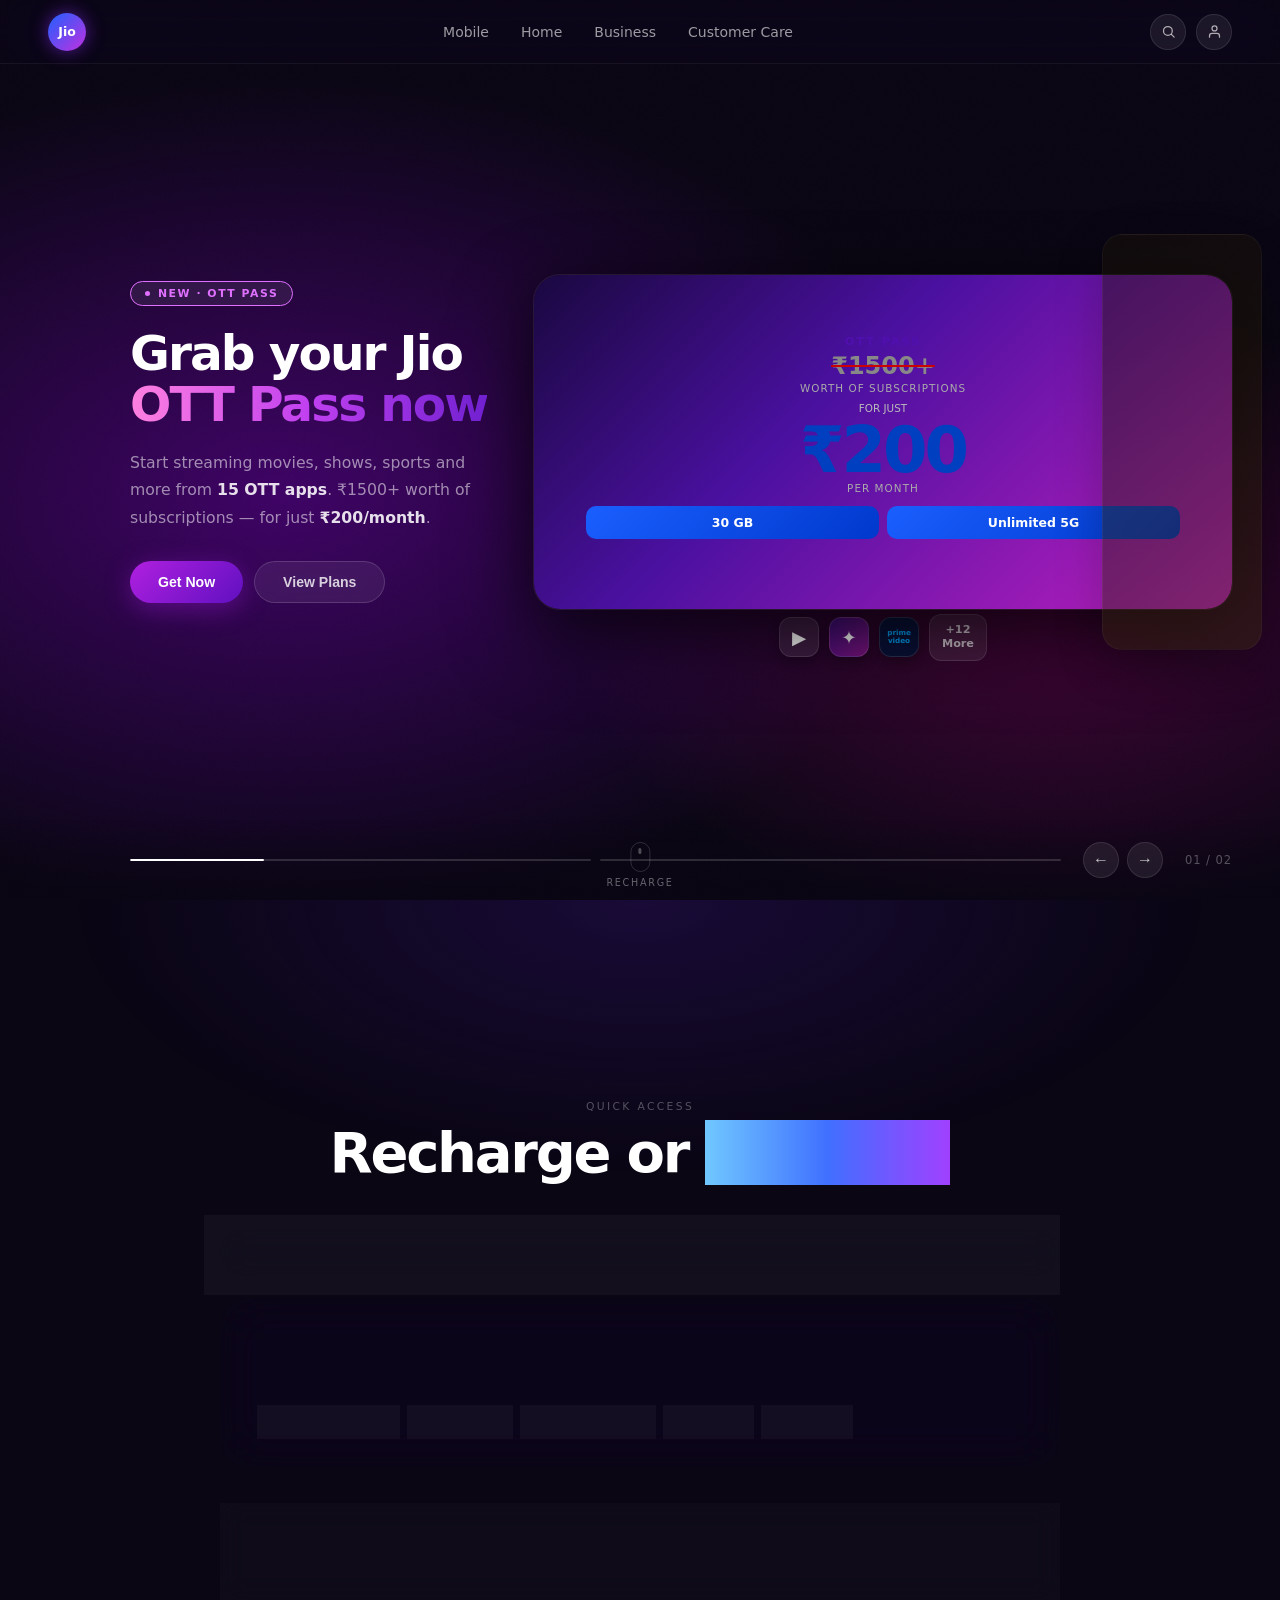
==== commit 0559c9d8: "Rebuild: use real banner images as hero visuals, faithful reference layout - <img> tags for banner1." ====
--- a/jio-redesign.html
+++ b/jio-redesign.html
@@ -4,481 +4,404 @@
 <meta charset="UTF-8"/>
 <meta name="viewport" content="width=device-width, initial-scale=1.0"/>
 <title>Jio – Experience the Future</title>
+<!--
+  BANNER IMAGES:
+  Save your banner images in the same folder as this HTML file:
+    → banner1.png   (OTT Pass composite: Dhurandhar + ticket + Matka King)
+    → banner2.jpg   (Lifestyle photo: 3 women with phone)
+  The design will automatically use them.
+-->
 <style>
 *,*::before,*::after{box-sizing:border-box;margin:0;padding:0;}
 :root{
   --nav-h:64px;
-  --easing:cubic-bezier(0.16,1,0.3,1);
-  --easing-in:cubic-bezier(0.4,0,1,1);
+  --ease:cubic-bezier(0.16,1,0.3,1);
+  --ease-io:cubic-bezier(0.4,0,0.2,1);
 }
 html{scroll-behavior:smooth;}
 body{
   font-family:-apple-system,'SF Pro Display','Segoe UI',system-ui,sans-serif;
-  background:#08060f;color:#fff;overflow-x:hidden;
+  background:#0a0614;color:#fff;overflow-x:hidden;
   -webkit-font-smoothing:antialiased;
 }
 
 /* ── AMBIENT BG ── */
 #bg{
   position:fixed;inset:0;z-index:0;pointer-events:none;
-  transition:background 1.5s cubic-bezier(0.4,0,0.2,1);
-  background:radial-gradient(ellipse 90% 80% at 25% 50%,rgba(130,0,200,0.42) 0%,transparent 65%),
-             radial-gradient(ellipse 70% 60% at 80% 70%,rgba(180,0,130,0.3) 0%,transparent 60%),
-             #08060f;
-}
-
-/* ── GRAIN ── */
+  transition:background 1.6s var(--ease-io);
+  background:
+    radial-gradient(ellipse 85% 75% at 22% 55%,rgba(120,0,190,0.48) 0%,transparent 62%),
+    radial-gradient(ellipse 65% 60% at 82% 68%,rgba(170,0,120,0.34) 0%,transparent 58%),
+    #0a0614;
+}
+/* Grain */
 body::after{
   content:'';position:fixed;inset:0;z-index:1;pointer-events:none;
-  background-image:url("data:image/svg+xml,%3Csvg viewBox='0 0 400 400' xmlns='http://www.w3.org/2000/svg'%3E%3Cfilter id='g'%3E%3CfeTurbulence type='fractalNoise' baseFrequency='0.72' numOctaves='4' stitchTiles='stitch'/%3E%3C/filter%3E%3Crect width='100%25' height='100%25' filter='url(%23g)'/%3E%3C/svg%3E");
-  opacity:0.032;mix-blend-mode:overlay;
-}
-
-/* ── NAV ── */
+  background-image:url("data:image/svg+xml,%3Csvg viewBox='0 0 512 512' xmlns='http://www.w3.org/2000/svg'%3E%3Cfilter id='g'%3E%3CfeTurbulence type='fractalNoise' baseFrequency='0.78' numOctaves='4' stitchTiles='stitch'/%3E%3C/filter%3E%3Crect width='100%25' height='100%25' filter='url(%23g)'/%3E%3C/svg%3E");
+  opacity:0.025;mix-blend-mode:overlay;
+}
+
+/* ══════════════════════════════════
+   NAV
+══════════════════════════════════ */
 nav{
   position:fixed;top:0;left:0;right:0;z-index:300;
   height:var(--nav-h);
   display:flex;align-items:center;justify-content:space-between;
-  padding:0 52px;
-  background:rgba(8,6,15,0.5);
-  backdrop-filter:blur(24px) saturate(180%);
-  -webkit-backdrop-filter:blur(24px) saturate(180%);
+  padding:0 48px;
+  background:rgba(10,6,20,0.5);
+  backdrop-filter:blur(22px) saturate(180%);
+  -webkit-backdrop-filter:blur(22px) saturate(180%);
   border-bottom:1px solid rgba(255,255,255,0.055);
 }
-.logo{
-  display:flex;align-items:center;gap:10px;text-decoration:none;
-}
-.logo-mark{
+.nav-logo{display:flex;align-items:center;gap:10px;text-decoration:none;}
+.nav-mark{
   width:38px;height:38px;border-radius:50%;
   background:linear-gradient(135deg,#2060ff,#c030e0);
   display:flex;align-items:center;justify-content:center;
   font-weight:900;font-size:0.78rem;color:#fff;
-  box-shadow:0 0 18px rgba(150,50,255,0.55);
-}
-.logo-name{
-  font-size:1.3rem;font-weight:800;letter-spacing:-0.03em;color:#fff;
-}
-.nav-links{display:flex;gap:34px;list-style:none;}
+  box-shadow:0 0 18px rgba(140,40,255,0.55);
+}
+.nav-name{font-size:1.3rem;font-weight:800;letter-spacing:-0.03em;color:#fff;}
+.nav-links{display:flex;gap:32px;list-style:none;}
 .nav-links a{
-  color:rgba(255,255,255,0.62);text-decoration:none;
-  font-size:0.88rem;font-weight:500;
-  transition:color 0.2s;
+  color:rgba(255,255,255,0.6);text-decoration:none;
+  font-size:0.875rem;font-weight:500;transition:color 0.2s;
 }
 .nav-links a:hover{color:#fff;}
 .nav-end{display:flex;gap:10px;}
-.nav-icon{
+.nav-btn{
   width:36px;height:36px;border-radius:50%;border:none;cursor:pointer;
   background:rgba(255,255,255,0.07);border:1px solid rgba(255,255,255,0.1);
   color:rgba(255,255,255,0.65);
   display:flex;align-items:center;justify-content:center;
   transition:background 0.2s,color 0.2s;
 }
-.nav-icon:hover{background:rgba(255,255,255,0.14);color:#fff;}
-.nav-icon svg{width:15px;height:15px;fill:none;stroke:currentColor;stroke-width:2;stroke-linecap:round;}
-
-/* ═══════════════════════════════════
+.nav-btn:hover{background:rgba(255,255,255,0.13);color:#fff;}
+.nav-btn svg{width:15px;height:15px;fill:none;stroke:currentColor;stroke-width:2;stroke-linecap:round;stroke-linejoin:round;}
+
+/* ══════════════════════════════════
    FOLD 1
-═══════════════════════════════════ */
+══════════════════════════════════ */
 #fold1{
   position:relative;z-index:2;
-  height:100vh;min-height:600px;
+  height:100vh;min-height:640px;
   padding-top:var(--nav-h);
-  display:flex;align-items:stretch;
   overflow:hidden;
-}
-
-/* ── STACK RAIL (left) ── */
+  display:flex;flex-direction:column;
+}
+
+/* ─ STACK RAIL ─ */
 #stack-rail{
   position:absolute;
-  left:0;top:0;bottom:0;
-  width:120px;z-index:20;
+  left:0;top:var(--nav-h);bottom:80px;
+  width:110px;z-index:30;
   display:flex;flex-direction:column;
   justify-content:center;align-items:center;
-  gap:0;padding:var(--nav-h) 0 0 0;
-  pointer-events:none;
-}
-.stack-thumb{
+  pointer-events:none;padding:20px 0;
+}
+.stack-card{
   position:absolute;
-  width:72px;
-  border-radius:14px;
-  overflow:hidden;
-  box-shadow:0 8px 30px rgba(0,0,0,0.6);
-  border:1px solid rgba(255,255,255,0.1);
+  width:76px;
+  border-radius:14px;overflow:hidden;
+  box-shadow:0 8px 28px rgba(0,0,0,0.65);
+  border:1px solid rgba(255,255,255,0.12);
   opacity:0;
-  transform:scale(0.6) translateY(60px);
-  transition:opacity 0.6s var(--easing),transform 0.8s var(--easing),top 0.6s var(--easing);
-}
-.stack-thumb.visible{
+  transition:opacity 0.7s var(--ease),transform 0.8s var(--ease);
+  transform:translateX(-40px) scale(0.7);
+}
+.stack-card.in{
   opacity:1;
-  transform:scale(1) translateY(0) rotate(var(--rot));
-}
-
-/* ── MAIN LAYOUT ── */
-.fold1-inner{
+  transform:translateX(0) scale(1) rotate(var(--rot));
+}
+.stack-card img{width:100%;display:block;}
+.stack-card .sc-label{
+  position:absolute;bottom:0;left:0;right:0;
+  padding:8px 7px 7px;
+  background:linear-gradient(to top,rgba(0,0,0,0.8),transparent);
+  font-size:0.55rem;font-weight:700;letter-spacing:0.06em;
+  line-height:1.3;
+}
+
+/* ─ MAIN HERO LAYOUT ─ */
+.hero-layout{
   flex:1;
   display:grid;
-  grid-template-columns:1fr 1.6fr;
+  grid-template-columns:380px 1fr;
   align-items:center;
-  padding:0 52px 60px 140px; /* left padding to clear stack rail */
-  gap:32px;
-}
-
-/* ── LEFT TEXT ── */
+  padding:0 48px 0 130px;
+  gap:24px;
+  overflow:hidden;
+}
+
+/* ─ TEXT SIDE ─ */
 .hero-text{
   position:relative;z-index:10;
+  padding-right:16px;
 }
 .eyebrow{
   display:inline-flex;align-items:center;gap:8px;
   padding:5px 14px;border-radius:999px;
-  font-size:0.68rem;letter-spacing:0.15em;text-transform:uppercase;font-weight:700;
+  font-size:0.68rem;letter-spacing:0.14em;text-transform:uppercase;font-weight:700;
   background:rgba(255,255,255,0.07);
-  border:1px solid rgba(255,255,255,0.12);
-  margin-bottom:22px;
-  backdrop-filter:blur(8px);
-  white-space:nowrap;
-  transition:color 0.6s,border-color 0.6s;
-}
-.eyebrow-dot{
-  width:5px;height:5px;border-radius:50%;
-  background:currentColor;
-  animation:blink 2s ease-in-out infinite;
-}
-@keyframes blink{0%,100%{opacity:1;transform:scale(1)}50%{opacity:0.35;transform:scale(1.5)}}
+  border:1px solid currentColor;
+  border-color:rgba(255,255,255,0.15);
+  margin-bottom:22px;backdrop-filter:blur(8px);
+  transition:color 0.7s;
+}
+.e-dot{
+  width:5px;height:5px;border-radius:50%;background:currentColor;
+  animation:e-pulse 2s ease-in-out infinite;
+}
+@keyframes e-pulse{0%,100%{opacity:1;transform:scale(1)}50%{opacity:0.3;transform:scale(1.6)}}
 
 .hero-title{
-  font-size:clamp(2.4rem,4.5vw,4.4rem);
+  font-size:clamp(2.2rem,3.8vw,3.8rem);
   font-weight:900;line-height:1.06;letter-spacing:-0.04em;
-  margin-bottom:20px;
-}
-/* Fix: gradient words as inline spans with correct clip */
-.grad-word{
+  margin-bottom:18px;
+}
+.hero-title .hl{
   display:inline;
-  background-clip:text;
-  -webkit-background-clip:text;
-  -webkit-text-fill-color:transparent;
-  color:transparent;
-}
-
+  -webkit-background-clip:text;background-clip:text;
+  -webkit-text-fill-color:transparent;color:transparent;
+  transition:background-image 0.7s;
+}
 .hero-body{
-  font-size:1rem;line-height:1.75;
-  color:rgba(255,255,255,0.55);
-  max-width:390px;margin-bottom:32px;
+  font-size:0.98rem;line-height:1.75;
+  color:rgba(255,255,255,0.54);
+  max-width:360px;margin-bottom:30px;
 }
 .hero-body strong{color:rgba(255,255,255,0.88);font-weight:600;}
-.cta-row{display:flex;gap:12px;flex-wrap:wrap;}
-.btn-fill{
-  padding:13px 30px;border-radius:999px;border:none;
-  font-size:0.9rem;font-weight:700;color:#fff;cursor:pointer;
+.cta-row{display:flex;gap:11px;flex-wrap:wrap;}
+.btn-main{
+  padding:12px 28px;border-radius:999px;border:none;
+  font-size:0.88rem;font-weight:700;color:#fff;cursor:pointer;
   position:relative;overflow:hidden;
-  transition:transform 0.25s var(--easing),box-shadow 0.25s;
-}
-.btn-fill::after{
+  transition:transform 0.25s var(--ease),box-shadow 0.25s;
+}
+.btn-main::before{
   content:'';position:absolute;inset:0;
-  background:linear-gradient(135deg,rgba(255,255,255,0.2),transparent 60%);
+  background:linear-gradient(135deg,rgba(255,255,255,0.18),transparent 55%);
   opacity:0;transition:opacity 0.3s;
-}
-.btn-fill:hover{transform:translateY(-2px);}
-.btn-fill:hover::after{opacity:1;}
-.btn-out{
-  padding:13px 30px;border-radius:999px;
-  font-size:0.9rem;font-weight:600;color:rgba(255,255,255,0.8);
+  border-radius:inherit;
+}
+.btn-main:hover{transform:translateY(-2px);}
+.btn-main:hover::before{opacity:1;}
+.btn-sec{
+  padding:12px 28px;border-radius:999px;cursor:pointer;
+  font-size:0.88rem;font-weight:600;color:rgba(255,255,255,0.8);
   background:rgba(255,255,255,0.07);
-  border:1px solid rgba(255,255,255,0.15);cursor:pointer;
-  transition:background 0.25s,color 0.25s;
-  backdrop-filter:blur(10px);
-}
-.btn-out:hover{background:rgba(255,255,255,0.13);color:#fff;}
-
-/* ── RIGHT: BANNER STAGE ── */
+  border:1px solid rgba(255,255,255,0.15);
+  transition:background 0.25s,color 0.25s;backdrop-filter:blur(10px);
+}
+.btn-sec:hover{background:rgba(255,255,255,0.12);color:#fff;}
+
+/* ─ BANNER STAGE ─ */
 .banner-stage{
   position:relative;
-  display:flex;align-items:center;justify-content:center;
-  height:100%;
-}
-
-/* The outer container that clips & handles perspective */
+  height:calc(100vh - var(--nav-h) - 80px);
+  display:flex;align-items:center;
+  overflow:visible;
+}
+
+/* The viewport that clips the peek cards */
 .banner-viewport{
   position:relative;
-  width:100%;max-width:700px;
-  perspective:1200px;
-}
-
-/* ACTIVE BANNER WRAPPER — slides in/out */
-.banner-wrap{
-  position:relative;
-  width:100%;
-  transform-origin:left center;
-  transition:transform 0.85s var(--easing),opacity 0.6s ease;
-}
-.banner-wrap.exit-left{
-  transform:translateX(-120%) scale(0.55) rotate(-6deg);
+  width:100%;height:100%;
+  display:flex;align-items:center;
+}
+
+/* PEEK CARDS — partially visible next/prev */
+.peek{
+  position:absolute;
+  top:50%;transform:translateY(-50%);
+  border-radius:20px;overflow:hidden;
+  box-shadow:0 16px 50px rgba(0,0,0,0.5);
+  border:1px solid rgba(255,255,255,0.09);
   opacity:0;
   pointer-events:none;
-}
-.banner-wrap.enter-right{
-  transform:translateX(80px) scale(0.95);
-  opacity:0;
-}
-.banner-wrap.active{
-  transform:translateX(0) scale(1);
-  opacity:1;
-}
-
-/* ── BANNER CARD GROUP ── */
-/* The white rounded rectangle that contains all three cards */
-.banner-group{
-  background:rgba(30,20,50,0.7);
-  border:1px solid rgba(255,255,255,0.09);
-  border-radius:28px;
-  padding:20px;
-  display:flex;
-  gap:12px;
-  align-items:stretch;
-  box-shadow:0 40px 100px rgba(0,0,0,0.55),0 0 0 1px rgba(255,255,255,0.06);
-  backdrop-filter:blur(10px);
-  position:relative;overflow:hidden;
-  transition:transform 0.15s ease;
-}
-.banner-group::before{
-  content:'';position:absolute;inset:0;
-  background:linear-gradient(135deg,rgba(255,255,255,0.06) 0%,transparent 50%);
-  pointer-events:none;border-radius:28px;
-}
-
+  transition:opacity 0.6s;
+}
+.peek.peek-right{
+  right:-30px;
+  width:160px;height:55%;
+  opacity:0.45;
+  z-index:5;
+}
+.peek img{width:100%;height:100%;object-fit:cover;display:block;}
+.peek .peek-fallback{width:100%;height:100%;}
+
+/* ACTIVE BANNER — the main visual */
+.banner-active{
+  position:relative;z-index:10;
+  width:100%;
+  border-radius:26px;overflow:hidden;
+  box-shadow:
+    0 0 0 1px rgba(255,255,255,0.08),
+    0 30px 80px rgba(0,0,0,0.6),
+    0 0 60px rgba(0,0,0,0.3);
+  transform-origin:center center;
+  transition:transform 0.12s ease;
+  will-change:transform;
+}
 /* Tilt on hover */
-.banner-group:hover{transform:perspective(1000px) rotateY(-3deg) rotateX(1deg) scale(1.01);}
-
-/* poster cards */
-.poster{
-  border-radius:16px;overflow:hidden;flex:0 0 30%;
-  min-height:300px;position:relative;
-}
-.poster-img{
-  width:100%;height:100%;
-  display:flex;flex-direction:column;justify-content:flex-end;
-  padding:14px;
-  position:relative;overflow:hidden;
-}
-.poster-img::after{
-  content:'';position:absolute;inset:0;
-  background:linear-gradient(to top,rgba(0,0,0,0.7) 0%,transparent 55%);
-}
-.poster-meta{position:relative;z-index:2;}
-.poster-badge{
-  display:inline-block;padding:3px 9px;border-radius:999px;
-  font-size:0.58rem;letter-spacing:0.06em;font-weight:700;
-  background:rgba(255,255,255,0.18);border:1px solid rgba(255,255,255,0.25);
-  margin-bottom:6px;
-}
-.poster-title{font-size:1rem;font-weight:900;letter-spacing:-0.02em;line-height:1.2;text-shadow:0 2px 8px rgba(0,0,0,0.8);}
-.poster-sub{font-size:0.62rem;opacity:0.6;margin-top:2px;}
-
-/* OTT ticket card */
-.ott-ticket{
-  flex:0 0 38%;
-  background:#fff;
-  border-radius:18px;
-  padding:20px 18px 16px;
-  color:#080820;
-  position:relative;
-  display:flex;flex-direction:column;
-  box-shadow:0 8px 30px rgba(0,0,0,0.25);
-}
-/* ticket punch holes */
-.ott-ticket::before,.ott-ticket::after{
-  content:'';position:absolute;
-  width:26px;height:26px;border-radius:50%;
-  background:rgba(30,20,50,0.8);
-  top:50%;transform:translateY(-50%);z-index:5;
-}
-.ott-ticket::before{left:-13px;}
-.ott-ticket::after{right:-13px;}
-
-.ott-head{
-  display:flex;align-items:center;justify-content:center;gap:6px;
-  padding-bottom:10px;
-  border-bottom:2px dashed rgba(80,50,180,0.2);
-}
-.ott-dot{width:9px;height:9px;border-radius:50%;background:linear-gradient(135deg,#6020d0,#c020c0);}
-.ott-label{font-size:0.72rem;letter-spacing:0.18em;text-transform:uppercase;font-weight:800;color:#5010b0;}
-.ott-body{flex:1;padding:8px 0;text-align:center;}
-.ott-old-price{
-  font-size:1.4rem;font-weight:800;color:#999;
-  text-decoration:line-through;text-decoration-color:#cc0000;
-  line-height:1;
-}
-.ott-worth{font-size:0.6rem;letter-spacing:0.1em;text-transform:uppercase;color:#aaa;margin:3px 0;}
-.ott-for-just{
-  display:flex;align-items:center;gap:6px;margin:6px 0;
-}
-.ott-for-just::before,.ott-for-just::after{content:'';flex:1;height:1px;background:rgba(0,0,0,0.12);}
-.ott-for-just span{font-size:0.6rem;letter-spacing:0.1em;text-transform:uppercase;color:#bbb;}
-.ott-price{
-  font-size:3.4rem;font-weight:900;letter-spacing:-3px;
-  color:#0040c0;line-height:1;
-}
-.ott-rupee-sym{font-size:1.8rem;vertical-align:top;margin-top:7px;display:inline-block;letter-spacing:0;}
-.ott-per-mo{font-size:0.62rem;letter-spacing:0.1em;text-transform:uppercase;color:#aaa;margin-top:2px;}
-.ott-divider{border:none;border-top:1px dashed rgba(0,0,0,0.1);margin:8px 0;}
-.ott-chips{display:grid;grid-template-columns:1fr 1fr;gap:6px;margin-bottom:10px;}
-.ott-chip{
-  padding:8px 6px;border-radius:10px;text-align:center;
-  font-size:0.78rem;font-weight:800;color:#fff;
-  background:linear-gradient(135deg,#1a5fff,#0038cc);
-}
-.ott-apps{
-  display:flex;align-items:center;justify-content:center;gap:7px;
-  padding-top:8px;border-top:1px solid rgba(0,0,0,0.07);
-}
-.app-icon-sq{
-  width:32px;height:32px;border-radius:9px;
+.banner-active:hover{
+  transform:perspective(900px) rotateY(-2deg) rotateX(0.8deg) scale(1.008);
+}
+
+/* Banner image */
+.banner-img{
+  width:100%;display:block;
+  border-radius:26px;
+}
+/* CSS fallback shown when image fails to load */
+.banner-fallback{
+  display:none;
+  width:100%;border-radius:26px;
+  background:linear-gradient(135deg,#1a0840 0%,#4a10a0 40%,#c020c0 100%);
+  padding:40px 32px;
+  min-height:320px;
+}
+.banner-active.no-img .banner-img{display:none;}
+.banner-active.no-img .banner-fallback{display:block;}
+
+/* App icons strip below banner (OTT slide) */
+.app-strip{
+  position:absolute;
+  bottom:-52px;left:50%;transform:translateX(-50%);
+  display:flex;align-items:center;gap:10px;
+  opacity:0;transition:opacity 0.5s 0.3s;
+  white-space:nowrap;
+}
+.app-strip.visible{opacity:1;}
+.app-ic{
+  width:40px;height:40px;border-radius:12px;
+  background:rgba(255,255,255,0.1);
+  border:1px solid rgba(255,255,255,0.14);
   display:flex;align-items:center;justify-content:center;
-  font-size:1rem;background:#f4f4f8;box-shadow:0 2px 6px rgba(0,0,0,0.1);
-  overflow:hidden;
-}
+  font-size:1.15rem;backdrop-filter:blur(8px);
+  box-shadow:0 4px 12px rgba(0,0,0,0.3);
+  transition:transform 0.2s;
+}
+.app-ic:hover{transform:scale(1.12);}
 .app-more{
-  padding:5px 8px;border-radius:8px;
-  font-size:0.58rem;font-weight:800;color:#555;
-  background:#efefef;text-align:center;line-height:1.3;
-  white-space:nowrap;
-}
-
-/* apps icons inline */
-.yt-icon{background:#fff;}
-.jh-icon{background:linear-gradient(135deg,#4020b0,#c030c0);}
-.pv-icon{background:#00173d;color:#00a8ff;font-size:0.5rem;font-weight:900;line-height:1.1;text-align:center;padding:3px;}
-
-/* Peek card on right */
-.peek-card{
-  position:absolute;right:-60px;top:50%;transform:translateY(-50%);
-  width:180px;height:85%;
-  border-radius:20px;overflow:hidden;
-  box-shadow:0 16px 40px rgba(0,0,0,0.5);
-  border:1px solid rgba(255,255,255,0.1);
-  opacity:0.5;
-  pointer-events:none;
-  transition:opacity 0.4s;
-}
-.banner-viewport:hover .peek-card{opacity:0.7;}
-
-/* ── BOTTOM CONTROLS ── */
-.fold1-controls{
-  position:absolute;bottom:0;left:0;right:0;
-  height:72px;
+  padding:8px 12px;border-radius:12px;
+  background:rgba(255,255,255,0.09);
+  border:1px solid rgba(255,255,255,0.13);
+  font-size:0.7rem;font-weight:700;
+  backdrop-filter:blur(8px);color:rgba(255,255,255,0.75);
+  line-height:1.3;text-align:center;
+}
+
+/* ─ SLIDE TRANSITION STATES ─ */
+.banner-wrap{
+  position:absolute;inset:0;
   display:flex;align-items:center;
-  padding:0 52px 0 140px;
-  gap:24px;
-  background:linear-gradient(to top,rgba(8,6,15,0.7),transparent);
-  z-index:20;
-}
-.prog-bar{
-  flex:1;display:flex;gap:10px;
-}
-.prog-track{
+  transition:transform 0.85s var(--ease),opacity 0.6s var(--ease-io);
+}
+.banner-wrap.state-active{
+  transform:translateX(0) scale(1);opacity:1;
+  pointer-events:all;
+}
+.banner-wrap.state-exit{
+  transform:translateX(-110%) scale(0.6) rotate(-5deg);
+  opacity:0;pointer-events:none;
+}
+.banner-wrap.state-enter{
+  transform:translateX(70px) scale(0.96);
+  opacity:0;pointer-events:none;
+}
+
+/* ─ CONTROLS ─ */
+.fold1-bar{
+  height:80px;
+  display:flex;align-items:center;
+  padding:0 48px 0 130px;gap:22px;
+  background:linear-gradient(to top,rgba(10,6,20,0.72),transparent);
+  position:relative;z-index:20;
+  flex-shrink:0;
+}
+.prog-bar{flex:1;display:flex;gap:9px;}
+.prog-t{
   flex:1;height:2px;border-radius:1px;
   background:rgba(255,255,255,0.15);
   position:relative;overflow:hidden;cursor:pointer;
   transition:height 0.2s;
 }
-.prog-track:hover{height:3px;}
-.prog-fill{
+.prog-t:hover{height:3px;background:rgba(255,255,255,0.25);}
+.prog-f{
   position:absolute;left:0;top:0;bottom:0;
-  width:0%;border-radius:1px;background:#fff;
-}
-.ctrl-arrows{display:flex;gap:8px;}
-.arr-btn{
+  background:#fff;border-radius:1px;width:0%;
+}
+.arrows{display:flex;gap:8px;}
+.arr{
   width:36px;height:36px;border-radius:50%;border:none;cursor:pointer;
-  background:rgba(255,255,255,0.07);
+  background:rgba(255,255,255,0.08);
   border:1px solid rgba(255,255,255,0.1);
-  color:rgba(255,255,255,0.7);font-size:1rem;
+  color:rgba(255,255,255,0.75);font-size:1rem;
   display:flex;align-items:center;justify-content:center;
+  backdrop-filter:blur(8px);
   transition:background 0.2s,color 0.2s,transform 0.2s;
-  backdrop-filter:blur(8px);
-}
-.arr-btn:hover{background:rgba(255,255,255,0.14);color:#fff;transform:scale(1.08);}
-.slide-count{font-size:0.72rem;color:rgba(255,255,255,0.32);letter-spacing:0.08em;min-width:40px;}
-
-/* scroll hint */
-.scroll-hint{
-  position:absolute;bottom:14px;left:50%;transform:translateX(-50%);
+}
+.arr:hover{background:rgba(255,255,255,0.15);color:#fff;transform:scale(1.1);}
+.s-count{font-size:0.72rem;color:rgba(255,255,255,0.3);letter-spacing:0.08em;min-width:36px;}
+
+/* scroll cue */
+.scue{
+  position:absolute;bottom:12px;left:50%;transform:translateX(-50%);
   display:flex;flex-direction:column;align-items:center;gap:5px;
-  cursor:pointer;
-  animation:hint-in 1s 2.5s ease both;
-  z-index:25;
-}
-@keyframes hint-in{from{opacity:0;transform:translateX(-50%) translateY(10px)}to{opacity:0.4;transform:translateX(-50%) translateY(0)}}
-.scroll-hint:hover{opacity:0.75 !important;}
-.scroll-hint span{font-size:0.6rem;letter-spacing:0.18em;text-transform:uppercase;}
-.scroll-mouse-icon{
-  width:20px;height:30px;border-radius:10px;
-  border:1.5px solid rgba(255,255,255,0.45);
-  display:flex;justify-content:center;padding-top:5px;
-}
-.scroll-wheel{
-  width:2.5px;height:6px;border-radius:2px;
-  background:rgba(255,255,255,0.7);
-  animation:wheel-scroll 1.6s ease-in-out infinite;
-}
-@keyframes wheel-scroll{0%,100%{transform:translateY(0);opacity:1}80%{transform:translateY(10px);opacity:0}}
-
-/* ═══════════════════════════════════
+  opacity:0;pointer-events:none;z-index:25;
+  animation:scue-in 1s 3s ease both;
+}
+@keyframes scue-in{to{opacity:0.38;pointer-events:all;}}
+.scue span{font-size:0.6rem;letter-spacing:0.18em;text-transform:uppercase;}
+.scue-m{width:20px;height:30px;border-radius:10px;border:1.5px solid rgba(255,255,255,0.4);display:flex;justify-content:center;padding-top:5px;}
+.scue-w{width:2.5px;height:6px;border-radius:2px;background:rgba(255,255,255,0.75);animation:sw 1.7s ease-in-out infinite;}
+@keyframes sw{0%,100%{transform:translateY(0);opacity:1}80%{transform:translateY(10px);opacity:0}}
+
+/* ══════════════════════════════════
    FOLD 2 — RECHARGE
-═══════════════════════════════════ */
+══════════════════════════════════ */
 #fold2{
   position:relative;z-index:2;
   min-height:100vh;
   display:flex;align-items:center;justify-content:center;
-  padding:80px 52px;
-  overflow:hidden;
+  padding:80px 48px;overflow:hidden;
 }
 #fold2::before{
   content:'';position:absolute;inset:0;pointer-events:none;
-  background:radial-gradient(ellipse 80% 50% at 50% 0%,rgba(50,20,100,0.45),transparent 55%);
-}
-.f2-wrap{width:100%;max-width:860px;position:relative;z-index:1;}
-.f2-kicker{
-  text-align:center;font-size:0.68rem;letter-spacing:0.22em;text-transform:uppercase;
-  color:rgba(255,255,255,0.3);margin-bottom:10px;
-}
-.f2-title{
+  background:radial-gradient(ellipse 80% 55% at 50% 0%,rgba(40,15,90,0.5),transparent 55%);
+}
+.f2-in{width:100%;max-width:840px;position:relative;z-index:1;}
+.f2-k{text-align:center;font-size:0.67rem;letter-spacing:0.22em;text-transform:uppercase;color:rgba(255,255,255,0.3);margin-bottom:10px;}
+.f2-h{
   text-align:center;
-  font-size:clamp(2.2rem,4.5vw,3.6rem);
+  font-size:clamp(2rem,4.5vw,3.5rem);
   font-weight:900;letter-spacing:-0.04em;line-height:1.08;
-  margin-bottom:48px;
-}
-.f2-title .grad-word{
-  background:linear-gradient(90deg,#60c0ff,#4466ff,#a040ff);
-  background-clip:text;-webkit-background-clip:text;-webkit-text-fill-color:transparent;color:transparent;
-}
-
-/* tab bar */
+  margin-bottom:46px;
+}
+.f2-h .hl{
+  -webkit-background-clip:text;background-clip:text;
+  -webkit-text-fill-color:transparent;color:transparent;
+  background:linear-gradient(90deg,#70c8ff,#4070ff,#a040ff);
+}
 .f2-tabs{
   display:flex;gap:5px;
-  background:rgba(255,255,255,0.04);
-  border:1px solid rgba(255,255,255,0.07);
-  border-radius:999px;padding:4px;
-  margin-bottom:24px;
-  backdrop-filter:blur(16px);
+  background:rgba(255,255,255,0.04);border:1px solid rgba(255,255,255,0.07);
+  border-radius:999px;padding:4px;margin-bottom:22px;backdrop-filter:blur(16px);
 }
 .f2-tab{
-  flex:1;padding:10px 0;border-radius:999px;
-  font-size:0.85rem;font-weight:600;cursor:pointer;border:none;
+  flex:1;padding:10px;border-radius:999px;
+  font-size:0.84rem;font-weight:600;cursor:pointer;border:none;
   background:transparent;color:rgba(255,255,255,0.42);
   display:flex;align-items:center;justify-content:center;gap:6px;
-  transition:all 0.3s var(--easing);
-}
-.f2-tab.on{
-  background:rgba(255,255,255,0.1);color:#fff;
-  border:1px solid rgba(255,255,255,0.13);
-  box-shadow:0 2px 14px rgba(0,0,0,0.3);
-}
-
-/* glass card */
+  transition:all 0.3s var(--ease);
+}
+.f2-tab.on{background:rgba(255,255,255,0.1);color:#fff;border:1px solid rgba(255,255,255,0.13);box-shadow:0 2px 14px rgba(0,0,0,0.3);}
 .f2-card{
   background:rgba(255,255,255,0.035);
   border:1px solid rgba(255,255,255,0.07);
-  border-radius:28px;
-  padding:36px 38px 30px;
+  border-radius:28px;padding:34px 36px 28px;
   backdrop-filter:blur(24px) saturate(150%);
   -webkit-backdrop-filter:blur(24px) saturate(150%);
   box-shadow:0 40px 100px rgba(0,0,0,0.45),inset 0 1px 0 rgba(255,255,255,0.07);
@@ -486,90 +409,69 @@
 }
 .f2-card::before{
   content:'';position:absolute;top:0;left:50%;transform:translateX(-50%);
-  width:50%;height:1px;
-  background:linear-gradient(90deg,transparent,rgba(255,255,255,0.2),transparent);
+  width:52%;height:1px;background:linear-gradient(90deg,transparent,rgba(255,255,255,0.2),transparent);
 }
 .inp-row{display:flex;gap:10px;}
-.inp-wrap{flex:1;position:relative;}
-.inp-pre{
-  position:absolute;left:20px;top:50%;transform:translateY(-50%);
-  font-size:0.9rem;font-weight:600;color:rgba(255,255,255,0.38);
-  pointer-events:none;
-}
+.inp-g{flex:1;position:relative;}
+.inp-pre{position:absolute;left:20px;top:50%;transform:translateY(-50%);font-size:0.9rem;font-weight:600;color:rgba(255,255,255,0.38);pointer-events:none;}
 .inp{
   width:100%;height:54px;
-  background:rgba(255,255,255,0.055);
-  border:1px solid rgba(255,255,255,0.09);
-  border-radius:999px;outline:none;
-  padding:0 20px 0 58px;
+  background:rgba(255,255,255,0.055);border:1px solid rgba(255,255,255,0.09);
+  border-radius:999px;outline:none;padding:0 20px 0 58px;
   font-size:0.96rem;color:#fff;font-weight:500;
   transition:border-color 0.3s,box-shadow 0.3s,background 0.3s;
 }
 .inp::placeholder{color:rgba(255,255,255,0.22);}
-.inp:focus{
-  border-color:rgba(100,130,255,0.5);
-  background:rgba(255,255,255,0.08);
-  box-shadow:0 0 0 4px rgba(80,100,255,0.1);
-}
+.inp:focus{border-color:rgba(100,130,255,0.5);background:rgba(255,255,255,0.08);box-shadow:0 0 0 4px rgba(80,100,255,0.1);}
 .go-btn{
   height:54px;padding:0 32px;border-radius:999px;border:none;
-  font-size:0.9rem;font-weight:800;color:#fff;cursor:pointer;
-  background:linear-gradient(135deg,#2050de,#7030d0);
+  font-size:0.9rem;font-weight:800;color:#fff;cursor:pointer;white-space:nowrap;
+  background:linear-gradient(135deg,#1e4ed8,#6a28c8);
   box-shadow:0 6px 26px rgba(40,60,200,0.42);
-  position:relative;overflow:hidden;white-space:nowrap;
-  transition:transform 0.25s var(--easing),box-shadow 0.25s;
-}
-.go-btn::before{
-  content:'';position:absolute;inset:0;
-  background:linear-gradient(135deg,rgba(255,255,255,0.18),transparent 55%);
-  opacity:0;transition:opacity 0.3s;
-}
+  position:relative;overflow:hidden;
+  transition:transform 0.25s var(--ease),box-shadow 0.25s;
+}
+.go-btn::before{content:'';position:absolute;inset:0;background:linear-gradient(135deg,rgba(255,255,255,0.18),transparent 55%);opacity:0;transition:opacity 0.3s;}
 .go-btn:hover{transform:translateY(-2px);box-shadow:0 10px 36px rgba(40,60,200,0.58);}
 .go-btn:hover::before{opacity:1;}
 .q-row{display:flex;gap:8px;margin-top:18px;flex-wrap:wrap;}
-.q-chip{
+.q-c{
   display:flex;align-items:center;gap:6px;
-  padding:8px 16px;border-radius:999px;
-  background:rgba(255,255,255,0.04);
-  border:1px solid rgba(255,255,255,0.07);
-  font-size:0.78rem;color:rgba(255,255,255,0.52);cursor:pointer;
+  padding:8px 15px;border-radius:999px;
+  background:rgba(255,255,255,0.04);border:1px solid rgba(255,255,255,0.07);
+  font-size:0.78rem;color:rgba(255,255,255,0.5);cursor:pointer;
   transition:all 0.22s;backdrop-filter:blur(8px);
 }
-.q-chip:hover{background:rgba(255,255,255,0.09);color:#fff;border-color:rgba(255,255,255,0.15);}
-
-/* stats */
+.q-c:hover{background:rgba(255,255,255,0.09);color:#fff;border-color:rgba(255,255,255,0.15);}
 .f2-stats{
   display:grid;grid-template-columns:repeat(4,1fr);
-  margin-top:40px;
-  border-radius:18px;overflow:hidden;
+  margin-top:36px;border-radius:18px;overflow:hidden;
   border:1px solid rgba(255,255,255,0.06);
-  background:rgba(255,255,255,0.025);
-  backdrop-filter:blur(14px);
-}
-.f2-stat{
-  padding:24px 16px;text-align:center;
+  background:rgba(255,255,255,0.025);backdrop-filter:blur(14px);
+}
+.f2-s{
+  padding:22px 16px;text-align:center;
   border-right:1px solid rgba(255,255,255,0.05);
   transition:background 0.25s;
 }
-.f2-stat:last-child{border:none;}
-.f2-stat:hover{background:rgba(255,255,255,0.04);}
-.sv{
-  font-size:1.8rem;font-weight:900;letter-spacing:-0.04em;
-  background:linear-gradient(90deg,#80d0ff,#4488ff);
-  background-clip:text;-webkit-background-clip:text;-webkit-text-fill-color:transparent;color:transparent;
-}
-.sl{font-size:0.72rem;color:rgba(255,255,255,0.35);margin-top:4px;}
+.f2-s:last-child{border:none;}
+.f2-s:hover{background:rgba(255,255,255,0.04);}
+.sv{font-size:1.8rem;font-weight:900;letter-spacing:-0.04em;background:linear-gradient(90deg,#80d0ff,#4488ff);-webkit-background-clip:text;background-clip:text;-webkit-text-fill-color:transparent;color:transparent;}
+.sl{font-size:0.7rem;color:rgba(255,255,255,0.35);margin-top:4px;}
 
 /* ── RESPONSIVE ── */
-@media(max-width:960px){
+@media(max-width:1024px){
+  .hero-layout{grid-template-columns:320px 1fr;padding:0 24px 0 120px;}
+}
+@media(max-width:860px){
   nav{padding:0 20px;}
   .nav-links{display:none;}
-  .fold1-inner{grid-template-columns:1fr;padding:16px 20px 80px 20px;}
+  .hero-layout{grid-template-columns:1fr;padding:16px 20px 80px 20px;}
   .banner-stage{display:none;}
   #stack-rail{display:none;}
-  .fold1-controls{padding:0 20px;}
+  .fold1-bar{padding:0 20px;}
   #fold2{padding:60px 20px;}
-  .f2-card{padding:24px 18px;}
+  .f2-card{padding:22px 16px;}
   .inp-row{flex-direction:column;}
   .go-btn{width:100%;}
   .f2-stats{grid-template-columns:1fr 1fr;}
@@ -580,11 +482,10 @@
 
 <div id="bg"></div>
 
-<!-- ═══ NAV ═══ -->
+<!-- NAV -->
 <nav>
-  <a class="logo" href="#">
-    <div class="logo-mark">Jio</div>
-    <span class="logo-name" style="display:none;"></span>
+  <a class="nav-logo" href="#">
+    <div class="nav-mark">Jio</div>
   </a>
   <ul class="nav-links">
     <li><a href="#">Mobile</a></li>
@@ -593,585 +494,477 @@
     <li><a href="#">Customer Care</a></li>
   </ul>
   <div class="nav-end">
-    <button class="nav-icon"><svg viewBox="0 0 24 24"><circle cx="11" cy="11" r="7"/><line x1="21" y1="21" x2="16.65" y2="16.65"/></svg></button>
-    <button class="nav-icon"><svg viewBox="0 0 24 24"><path d="M20 21v-2a4 4 0 0 0-4-4H8a4 4 0 0 0-4 4v2"/><circle cx="12" cy="7" r="4"/></svg></button>
+    <button class="nav-btn"><svg viewBox="0 0 24 24"><circle cx="11" cy="11" r="7"/><line x1="21" y1="21" x2="16.65" y2="16.65"/></svg></button>
+    <button class="nav-btn"><svg viewBox="0 0 24 24"><path d="M20 21v-2a4 4 0 0 0-4-4H8a4 4 0 0 0-4 4v2"/><circle cx="12" cy="7" r="4"/></svg></button>
   </div>
 </nav>
 
 <!-- ═══ FOLD 1 ═══ -->
 <section id="fold1">
 
-  <!-- Stack Rail -->
+  <!-- STACK RAIL (builds as slides advance) -->
   <div id="stack-rail"></div>
 
-  <div class="fold1-inner">
-    <!-- LEFT TEXT — updated per slide by JS -->
+  <div class="hero-layout">
+
+    <!-- LEFT: TEXT (updated by JS per slide) -->
     <div class="hero-text" id="heroText">
-      <div class="eyebrow" id="eyebrow" style="color:#e070ff;border-color:rgba(200,80,255,0.25);">
-        <span class="eyebrow-dot"></span>
-        <span id="eyebrow-text">New · OTT Pass</span>
+      <div class="eyebrow" id="eyebrow">
+        <span class="e-dot" id="eDot"></span>
+        <span id="eText">New · OTT Pass</span>
       </div>
-      <h1 class="hero-title" id="heroTitle"></h1>
-      <p class="hero-body" id="heroBody"></p>
+      <h1 class="hero-title" id="heroTitle">
+        <span style="display:block;">Grab your Jio</span>
+        <span class="hl" id="hlSpan" style="background:linear-gradient(90deg,#ff80e0,#c040f0,#7020d0);">OTT Pass now</span>
+      </h1>
+      <p class="hero-body" id="heroBody">
+        Start streaming movies, shows, sports and more from <strong>15 OTT apps</strong>.
+        ₹1500+ worth of subscriptions — for just <strong>₹200/month</strong>.
+      </p>
       <div class="cta-row">
-        <button class="btn-fill" id="ctaMain">Get Now</button>
-        <button class="btn-out" id="ctaSecond">View Plans</button>
+        <button class="btn-main" id="btnMain" style="background:linear-gradient(135deg,#b020e0,#6010c0);box-shadow:0 6px 26px rgba(150,20,210,0.44);">Get Now</button>
+        <button class="btn-sec" id="btnSec">View Plans</button>
       </div>
     </div>
 
-    <!-- RIGHT BANNER STAGE -->
-    <div class="banner-stage">
-      <div class="banner-viewport" id="bannerViewport">
-        <!-- Active banner injected by JS -->
-        <div id="bannerWrap" class="banner-wrap active"></div>
-        <!-- Peek card (next slide hint) -->
-        <div class="peek-card" id="peekCard"></div>
+    <!-- RIGHT: BANNER STAGE -->
+    <div class="banner-stage" id="bannerStage">
+      <div class="banner-viewport" id="bannerVP">
+
+        <!-- BANNER WRAP A (alternates with B for transitions) -->
+        <div class="banner-wrap state-active" id="wrapA">
+          <div style="position:relative;width:100%;">
+            <div class="banner-active" id="bannerA">
+              <!-- Real banner image — save as banner1.png next to this file -->
+              <img class="banner-img" src="./banner1.png"
+                   alt="Jio OTT Pass"
+                   onerror="this.closest('.banner-active').classList.add('no-img')"/>
+              <!-- CSS fallback -->
+              <div class="banner-fallback">
+                <div style="text-align:center;padding:20px 0;">
+                  <div style="font-size:0.75rem;letter-spacing:0.18em;text-transform:uppercase;opacity:0.55;margin-bottom:8px;">OTT Pass</div>
+                  <div style="font-size:3.5rem;font-weight:900;line-height:1;color:#0040c0;">₹200<span style="font-size:1.2rem;font-weight:400;color:#888;">/mo</span></div>
+                  <div style="font-size:0.85rem;opacity:0.6;margin:10px 0;">30 GB + Unlimited 5G + 15 OTT Apps</div>
+                  <div style="display:flex;justify-content:center;gap:8px;margin-top:16px;">
+                    <div style="padding:8px 20px;border-radius:10px;background:linear-gradient(135deg,#1a5fff,#0038cc);font-size:0.8rem;font-weight:700;">30 GB</div>
+                    <div style="padding:8px 20px;border-radius:10px;background:linear-gradient(135deg,#1a5fff,#0038cc);font-size:0.8rem;font-weight:700;">Unlimited 5G</div>
+                  </div>
+                </div>
+              </div>
+            </div>
+            <!-- App icons below (slide 0 only) -->
+            <div class="app-strip visible" id="appStripA">
+              <div class="app-ic">▶️</div>
+              <div class="app-ic" style="background:linear-gradient(135deg,rgba(80,20,180,0.6),rgba(180,30,180,0.6));">✦</div>
+              <div class="app-ic" style="background:rgba(0,20,60,0.8);font-size:0.45rem;font-weight:900;line-height:1.2;color:#00a8ff;text-align:center;">prime<br/>video</div>
+              <div class="app-more">+12<br/>More</div>
+            </div>
+          </div>
+        </div>
+
+        <!-- BANNER WRAP B (for incoming slides) -->
+        <div class="banner-wrap state-enter" id="wrapB">
+          <div style="position:relative;width:100%;">
+            <div class="banner-active" id="bannerB"></div>
+            <div class="app-strip" id="appStripB"></div>
+          </div>
+        </div>
+
+        <!-- PEEK card (next slide) -->
+        <div class="peek peek-right" id="peekRight"></div>
+
       </div>
     </div>
+
+  </div><!-- /hero-layout -->
+
+  <!-- BOTTOM CONTROLS -->
+  <div class="fold1-bar">
+    <div class="prog-bar" id="progBar">
+      <div class="prog-t" data-i="0"><div class="prog-f" id="pf0"></div></div>
+      <div class="prog-t" data-i="1"><div class="prog-f" id="pf1"></div></div>
+    </div>
+    <div class="arrows">
+      <button class="arr" id="aPrev">&#8592;</button>
+      <button class="arr" id="aNext">&#8594;</button>
+    </div>
+    <span class="s-count" id="sCount">01 / 02</span>
   </div>
 
-  <!-- Controls -->
-  <div class="fold1-controls">
-    <div class="prog-bar" id="progBar">
-      <div class="prog-track" data-i="0"><div class="prog-fill" id="pf0"></div></div>
-      <div class="prog-track" data-i="1"><div class="prog-fill" id="pf1"></div></div>
-      <div class="prog-track" data-i="2"><div class="prog-fill" id="pf2"></div></div>
-    </div>
-    <div class="ctrl-arrows">
-      <button class="arr-btn" id="btnPrev">&#8592;</button>
-      <button class="arr-btn" id="btnNext">&#8594;</button>
-    </div>
-    <span class="slide-count" id="slideCount">01 / 03</span>
-  </div>
-
-  <div class="scroll-hint" onclick="document.getElementById('fold2').scrollIntoView({behavior:'smooth'})">
-    <div class="scroll-mouse-icon"><div class="scroll-wheel"></div></div>
+  <div class="scue" onclick="document.getElementById('fold2').scrollIntoView({behavior:'smooth'})">
+    <div class="scue-m"><div class="scue-w"></div></div>
     <span>Recharge</span>
   </div>
+
 </section>
 
 <!-- ═══ FOLD 2 ═══ -->
 <section id="fold2">
-  <div class="f2-wrap">
-    <p class="f2-kicker">Quick Access</p>
-    <h2 class="f2-title">Recharge or <span class="grad-word">Pay Bills</span></h2>
-
+  <div class="f2-in">
+    <p class="f2-k">Quick Access</p>
+    <h2 class="f2-h">Recharge or <span class="hl">Pay Bills</span></h2>
     <div class="f2-tabs">
       <button class="f2-tab on" data-ph="Enter Jio number">📱 Mobile</button>
       <button class="f2-tab" data-ph="Enter JioFiber account ID">🏠 Home</button>
       <button class="f2-tab" data-ph="Enter JioDTH account">📡 DTH</button>
     </div>
-
     <div class="f2-card">
       <div class="inp-row">
-        <div class="inp-wrap">
+        <div class="inp-g">
           <span class="inp-pre">+91</span>
           <input class="inp" id="numInp" type="tel" maxlength="10" placeholder="Enter Jio number"/>
         </div>
-        <button class="go-btn" onclick="doSubmit()">Proceed →</button>
+        <button class="go-btn" onclick="doGo()">Proceed →</button>
       </div>
       <div class="q-row">
-        <div class="q-chip">⚡ Quick Recharge</div>
-        <div class="q-chip">📋 View Bill</div>
-        <div class="q-chip">📶 Data Balance</div>
-        <div class="q-chip">🎁 Offers</div>
-        <div class="q-chip">📍 Stores</div>
+        <div class="q-c">⚡ Quick Recharge</div>
+        <div class="q-c">📋 View Bill</div>
+        <div class="q-c">📶 Data Balance</div>
+        <div class="q-c">🎁 Offers</div>
+        <div class="q-c">📍 Stores</div>
       </div>
     </div>
-
     <div class="f2-stats">
-      <div class="f2-stat"><div class="sv">450M+</div><div class="sl">Subscribers</div></div>
-      <div class="f2-stat"><div class="sv">True 5G</div><div class="sl">Pan-India</div></div>
-      <div class="f2-stat"><div class="sv">6L+</div><div class="sl">Villages</div></div>
-      <div class="f2-stat"><div class="sv">99.9%</div><div class="sl">Uptime</div></div>
+      <div class="f2-s"><div class="sv">450M+</div><div class="sl">Subscribers</div></div>
+      <div class="f2-s"><div class="sv">True 5G</div><div class="sl">Pan-India</div></div>
+      <div class="f2-s"><div class="sv">6L+</div><div class="sl">Villages</div></div>
+      <div class="f2-s"><div class="sv">99.9%</div><div class="sl">Uptime</div></div>
     </div>
   </div>
 </section>
 
 <script>
-/* ═══════════════════════════════════
+/* ══════════════════════════════════════
    SLIDE DATA
-═══════════════════════════════════ */
+   Images: banner1.png = OTT Pass composite
+           banner2.jpg = Lifestyle photo
+══════════════════════════════════════ */
 const SLIDES = [
   {
     eyebrow: 'New · OTT Pass',
     eyebrowColor: '#e070ff',
-    eyebrowBorder: 'rgba(200,80,255,0.25)',
-    titleLines: ['Grab your Jio', 'OTT Pass now'],
-    titleGradLine: 1, // which line gets gradient
+    titleLine1: 'Grab your Jio',
+    titleLine2: 'OTT Pass now',
     titleGrad: 'linear-gradient(90deg,#ff80e0,#c040f0,#7020d0)',
     body: 'Start streaming movies, shows, sports and more from <strong>15 OTT apps</strong>. ₹1500+ worth of subscriptions — for just <strong>₹200/month</strong>.',
     cta: 'Get Now',
     cta2: 'View Plans',
-    ctaGrad: 'linear-gradient(135deg,#b020e0,#6010c0)',
-    ctaShadow: 'rgba(160,20,220,0.45)',
-    bg: `radial-gradient(ellipse 90% 80% at 25% 50%,rgba(130,0,200,0.44) 0%,transparent 65%),
-         radial-gradient(ellipse 70% 60% at 80% 70%,rgba(180,0,130,0.32) 0%,transparent 60%),#08060f`,
-    banner: 'ott',
+    ctaBg: 'linear-gradient(135deg,#b020e0,#6010c0)',
+    ctaShadow: 'rgba(150,20,210,0.44)',
+    ambientBg: `radial-gradient(ellipse 85% 75% at 22% 55%,rgba(120,0,190,0.48) 0%,transparent 62%),
+                radial-gradient(ellipse 65% 60% at 82% 68%,rgba(170,0,120,0.34) 0%,transparent 58%),#0a0614`,
+    imgSrc: './banner1.png',
+    imgAlt: 'Jio OTT Pass',
+    showApps: true,
+    peekImgSrc: './banner2.jpg',
+    peekFallbackBg: 'linear-gradient(160deg,#1a1208,#3a2810)',
+    stackThumbColor: 'linear-gradient(135deg,#3a0070,#9010a0)',
+    stackLabel: 'OTT Pass',
+    fallbackContent: `
+      <div style="text-align:center;color:#080820;padding:20px 10px;">
+        <div style="font-size:0.7rem;letter-spacing:0.18em;text-transform:uppercase;color:#5010b0;margin-bottom:6px;font-weight:800;">OTT PASS</div>
+        <div style="font-size:1.5rem;text-decoration:line-through;text-decoration-color:#cc0000;color:#888;font-weight:800;line-height:1;">₹1500+</div>
+        <div style="font-size:0.65rem;letter-spacing:0.1em;text-transform:uppercase;color:#aaa;margin:4px 0;">Worth of Subscriptions</div>
+        <div style="margin:8px 0 4px;font-size:0.65rem;color:#bbb;text-transform:uppercase;">For Just</div>
+        <div style="font-size:4rem;font-weight:900;letter-spacing:-3px;color:#0040c0;line-height:1;">₹200</div>
+        <div style="font-size:0.65rem;color:#aaa;text-transform:uppercase;letter-spacing:0.1em;margin-bottom:12px;">Per Month</div>
+        <div style="display:grid;grid-template-columns:1fr 1fr;gap:8px;padding:0 10px 10px;">
+          <div style="padding:9px;border-radius:10px;background:linear-gradient(135deg,#1a5fff,#0038cc);color:#fff;font-size:0.78rem;font-weight:800;">30 GB</div>
+          <div style="padding:9px;border-radius:10px;background:linear-gradient(135deg,#1a5fff,#0038cc);color:#fff;font-size:0.78rem;font-weight:800;">Unlimited 5G</div>
+        </div>
+      </div>`,
   },
   {
     eyebrow: 'JioFiber · Home',
     eyebrowColor: '#80cfff',
-    eyebrowBorder: 'rgba(80,180,255,0.25)',
-    titleLines: ['Experience', '1 Gbps at home'],
-    titleGradLine: 1,
+    titleLine1: 'Experience',
+    titleLine2: '1 Gbps at home',
     titleGrad: 'linear-gradient(90deg,#80d4ff,#0088ff)',
     body: 'Ultra-fast gigabit broadband. Get <strong>1 month FREE</strong> plus <strong>Pro Google One</strong> storage — unlimited data, 4K streaming, zero buffering.',
     cta: 'Explore Plans',
     cta2: 'Check Coverage',
-    ctaGrad: 'linear-gradient(135deg,#0055e0,#00aaff)',
-    ctaShadow: 'rgba(0,80,220,0.45)',
-    bg: `radial-gradient(ellipse 90% 80% at 20% 50%,rgba(0,60,200,0.42) 0%,transparent 65%),
-         radial-gradient(ellipse 70% 60% at 85% 65%,rgba(0,180,255,0.26) 0%,transparent 60%),#08060f`,
-    banner: 'fiber',
-  },
-  {
-    eyebrow: 'Jio True 5G',
-    eyebrowColor: '#ffcc70',
-    eyebrowBorder: 'rgba(255,200,80,0.25)',
-    titleLines: ['Stay connected,', 'always.'],
-    titleGradLine: 1,
-    titleGrad: 'linear-gradient(90deg,#ffcc60,#ff8020,#e03000)',
-    body: "India's fastest 5G network keeps you connected everywhere, every moment. <strong>Unlimited. Uninterrupted.</strong>",
-    cta: 'Get Jio 5G',
-    cta2: 'Find Coverage',
-    ctaGrad: 'linear-gradient(135deg,#c05000,#e09000)',
-    ctaShadow: 'rgba(180,70,0,0.45)',
-    bg: `radial-gradient(ellipse 90% 80% at 22% 50%,rgba(140,60,0,0.42) 0%,transparent 65%),
-         radial-gradient(ellipse 60% 60% at 82% 70%,rgba(80,120,0,0.26) 0%,transparent 60%),#08060f`,
-    banner: 'lifestyle',
+    ctaBg: 'linear-gradient(135deg,#0055e0,#00aaff)',
+    ctaShadow: 'rgba(0,80,220,0.44)',
+    ambientBg: `radial-gradient(ellipse 85% 75% at 20% 55%,rgba(0,55,200,0.46) 0%,transparent 62%),
+                radial-gradient(ellipse 65% 60% at 85% 65%,rgba(0,170,255,0.28) 0%,transparent 58%),#0a0614`,
+    imgSrc: './banner2.jpg',
+    imgAlt: 'JioFiber',
+    showApps: false,
+    peekImgSrc: './banner1.png',
+    peekFallbackBg: 'linear-gradient(160deg,#3a0070,#9010a0)',
+    stackThumbColor: 'linear-gradient(135deg,#001850,#0055e0)',
+    stackLabel: 'JioFiber',
+    fallbackContent: `
+      <div style="padding:32px 24px;">
+        <div style="font-size:0.7rem;letter-spacing:0.18em;text-transform:uppercase;opacity:0.55;margin-bottom:10px;">JioFiber</div>
+        <div style="font-size:4.5rem;font-weight:900;letter-spacing:-4px;line-height:1;background:linear-gradient(90deg,#80d4ff,#0088ff);-webkit-background-clip:text;background-clip:text;-webkit-text-fill-color:transparent;color:transparent;">1Gbps</div>
+        <div style="margin:14px 0 20px;opacity:0.65;font-size:0.9rem;line-height:1.6;">Unlimited · 4K · Smart Home<br/>Zero buffering</div>
+        <div style="padding:10px 18px;border-radius:10px;background:rgba(255,255,255,0.1);border:1px solid rgba(255,255,255,0.15);font-size:0.85rem;font-weight:700;margin-bottom:8px;text-align:center;">🎁 1 Month FREE</div>
+        <div style="padding:10px 18px;border-radius:10px;background:rgba(0,160,255,0.18);border:1px solid rgba(0,160,255,0.3);font-size:0.85rem;font-weight:700;text-align:center;">Google One Pro ✓</div>
+      </div>`,
   },
 ];
 
-/* ═══════════════════════════════════
-   BANNER HTML BUILDERS
-═══════════════════════════════════ */
-function buildBannerOTT(){
-  return `
-  <div class="banner-group" id="activeBannerGroup">
-    <div class="poster">
-      <div class="poster-img" style="background:linear-gradient(165deg,#0e0420 0%,#280850 40%,#3c1070 75%,#140330 100%);min-height:300px;">
-        <!-- Stylised figure -->
-        <div style="position:absolute;inset:0;background:radial-gradient(ellipse 70% 55% at 50% 25%,rgba(140,60,220,0.25),transparent 60%);"></div>
-        <div style="position:absolute;bottom:40%;left:50%;transform:translateX(-50%);width:55px;height:130px;background:linear-gradient(180deg,rgba(200,150,255,0.1),rgba(120,60,200,0.15));border-radius:28px 28px 0 0;box-shadow:0 0 30px rgba(160,80,255,0.2);"></div>
-        <div class="poster-meta">
-          <div class="poster-badge">Now Streaming · JioHotstar</div>
-          <div class="poster-title">DHURANDHAR</div>
-          <div class="poster-sub">Ram &amp; Undekha</div>
-        </div>
-      </div>
-    </div>
-
-    <div class="ott-ticket">
-      <div class="ott-head">
-        <div class="ott-dot"></div>
-        <div class="ott-label">OTT Pass</div>
-      </div>
-      <div class="ott-body">
-        <div class="ott-old-price">₹1500+</div>
-        <div class="ott-worth">Worth of subscriptions</div>
-        <div class="ott-for-just"><span>For Just</span></div>
-        <div class="ott-price"><span class="ott-rupee-sym">₹</span>200</div>
-        <div class="ott-per-mo">Per Month</div>
-      </div>
-      <hr class="ott-divider"/>
-      <div class="ott-chips">
-        <div class="ott-chip">30 GB</div>
-        <div class="ott-chip">Unlimited 5G</div>
-      </div>
-      <div class="ott-apps">
-        <div class="app-icon-sq yt-icon" style="font-size:1.1rem;">▶️</div>
-        <div class="app-icon-sq jh-icon" style="color:#fff;font-size:0.9rem;">✦</div>
-        <div class="app-icon-sq pv-icon">prime<br/>video</div>
-        <div class="app-more">+12<br/>More</div>
-      </div>
-    </div>
-
-    <div class="poster">
-      <div class="poster-img" style="background:linear-gradient(165deg,#2a1600 0%,#4a2a10 40%,#3a1e08 75%,#1a0c04 100%);min-height:300px;">
-        <div style="position:absolute;inset:0;background:radial-gradient(ellipse 70% 50% at 50% 30%,rgba(180,120,40,0.2),transparent 60%);"></div>
-        <div class="poster-meta">
-          <div class="poster-badge" style="background:rgba(200,140,40,0.22);border-color:rgba(200,140,40,0.3);">prime original</div>
-          <div class="poster-title">MATKA KING</div>
-          <div class="poster-sub">New Series · Watch Now</div>
-        </div>
-      </div>
-    </div>
-  </div>`;
-}
-
-function buildBannerFiber(){
-  return `
-  <div class="banner-group" id="activeBannerGroup">
-    <div class="poster">
-      <div class="poster-img" style="background:linear-gradient(165deg,#001040 0%,#002880 45%,#0044c0 80%,#001030 100%);min-height:300px;">
-        <div style="position:absolute;inset:0;background:radial-gradient(ellipse 60% 50% at 50% 30%,rgba(0,160,255,0.22),transparent 60%);"></div>
-        <div class="poster-meta">
-          <div class="poster-badge" style="background:rgba(0,160,255,0.18);border-color:rgba(0,160,255,0.28);">JioFiber · Bronze</div>
-          <div class="poster-title">100 Mbps</div>
-          <div class="poster-sub">Perfect for families</div>
-        </div>
-      </div>
-    </div>
-
-    <div class="ott-ticket" style="background:linear-gradient(160deg,#001850,#003490,#0055d0);color:#fff;">
-      <div class="ott-head" style="border-color:rgba(0,200,255,0.2);">
-        <div class="ott-dot" style="background:linear-gradient(135deg,#00d4ff,#0066ff);"></div>
-        <div class="ott-label" style="color:#80d4ff;">JioFiber</div>
-      </div>
-      <div class="ott-body">
-        <div style="font-size:4rem;font-weight:900;letter-spacing:-4px;line-height:1;background:linear-gradient(90deg,#80d4ff,#0088ff);background-clip:text;-webkit-background-clip:text;-webkit-text-fill-color:transparent;color:transparent;">1<span style="font-size:1.6rem;font-weight:700;opacity:0.8;">Gbps</span></div>
-        <div style="font-size:0.72rem;opacity:0.6;margin:6px 0 12px;line-height:1.5;">Unlimited · 4K · Smart Home</div>
-        <div style="padding:9px;border-radius:10px;background:rgba(255,255,255,0.12);border:1px solid rgba(255,255,255,0.15);font-size:0.8rem;font-weight:700;margin-bottom:8px;">🎁 1 Month FREE</div>
-        <div style="padding:9px;border-radius:10px;background:rgba(0,160,255,0.15);border:1px solid rgba(0,160,255,0.25);font-size:0.8rem;font-weight:700;">Google One Pro ✓</div>
-      </div>
-      <div style="display:flex;align-items:center;gap:8px;margin-top:12px;padding-top:10px;border-top:1px solid rgba(255,255,255,0.1);">
-        <div style="width:7px;height:7px;border-radius:50%;background:#00ff88;box-shadow:0 0 8px #00ff88;flex-shrink:0;"></div>
-        <span style="font-size:0.72rem;opacity:0.6;">Available in 6,000+ cities</span>
-      </div>
-    </div>
-
-    <div class="poster">
-      <div class="poster-img" style="background:linear-gradient(165deg,#000e30 0%,#001e60 45%,#002a80 80%,#000c28 100%);min-height:300px;">
-        <div class="poster-meta">
-          <div class="poster-badge" style="background:rgba(0,200,255,0.15);border-color:rgba(0,200,255,0.25);">JioFiber · Max</div>
-          <div class="poster-title">Smart<br/>Home</div>
-          <div class="poster-sub">IoT · 4K · Gaming</div>
-        </div>
-      </div>
-    </div>
-  </div>`;
-}
-
-function buildBannerLifestyle(){
-  return `
-  <div class="banner-group" id="activeBannerGroup">
-    <div class="poster">
-      <div class="poster-img" style="background:linear-gradient(165deg,#0e0e08 0%,#1e1c10 45%,#2a2618 80%,#0e0c08 100%);min-height:300px;">
-        <div style="position:absolute;inset:0;background:radial-gradient(ellipse 70% 55% at 50% 30%,rgba(255,180,40,0.15),transparent 60%);"></div>
-        <div class="poster-meta">
-          <div class="poster-badge" style="background:rgba(255,200,60,0.18);border-color:rgba(255,200,60,0.28);">5G · 450M+ Users</div>
-          <div class="poster-title">True 5G<br/>Network</div>
-          <div class="poster-sub">Pan-India Coverage</div>
-        </div>
-      </div>
-    </div>
-
-    <div class="ott-ticket" style="background:linear-gradient(160deg,#1a1208,#3c2c14,#2a1e0c);color:#fff;">
-      <div class="ott-head" style="border-color:rgba(255,200,60,0.2);">
-        <div class="ott-dot" style="background:linear-gradient(135deg,#ffcc40,#ff8020);"></div>
-        <div class="ott-label" style="color:#ffcc60;">Jio 5G</div>
-      </div>
-      <!-- Stylised people -->
-      <div style="position:relative;height:130px;margin:10px 0;display:flex;align-items:flex-end;justify-content:center;gap:4px;overflow:hidden;border-radius:12px;background:linear-gradient(180deg,rgba(50,30,10,0.4),rgba(30,20,8,0.2));">
-        <div style="width:36px;height:90px;background:linear-gradient(180deg,rgba(240,200,160,0.3),rgba(200,150,100,0.2));border-radius:18px 18px 0 0;transform:rotate(-3deg) translateX(4px);"></div>
-        <div style="width:38px;height:105px;background:linear-gradient(180deg,rgba(255,210,170,0.35),rgba(220,170,110,0.22));border-radius:19px 19px 0 0;z-index:2;"></div>
-        <div style="width:35px;height:85px;background:linear-gradient(180deg,rgba(235,195,155,0.28),rgba(195,155,95,0.18));border-radius:17px 17px 0 0;transform:rotate(3deg) translateX(-4px);"></div>
-        <div style="position:absolute;top:8px;right:10px;width:24px;height:44px;background:linear-gradient(180deg,rgba(100,160,255,0.6),rgba(60,120,220,0.4));border-radius:6px;transform:rotate(-8deg);"></div>
-      </div>
-      <div style="text-align:center;">
-        <div style="font-size:1.1rem;font-weight:900;letter-spacing:-0.03em;background:linear-gradient(90deg,#ffcc60,#ff8020);background-clip:text;-webkit-background-clip:text;-webkit-text-fill-color:transparent;color:transparent;">Connected. Always.</div>
-        <div style="font-size:0.72rem;opacity:0.5;margin-top:4px;">A billion stories, one network</div>
-      </div>
-      <div style="margin-top:12px;padding-top:10px;border-top:1px solid rgba(255,255,255,0.1);">
-        <div style="display:flex;justify-content:space-between;font-size:0.68rem;opacity:0.45;margin-bottom:5px;"><span>Network Quality</span><span>Excellent</span></div>
-        <div style="height:3px;border-radius:2px;background:rgba(255,255,255,0.1);overflow:hidden;"><div style="width:92%;height:100%;background:linear-gradient(90deg,#ffcc40,#ff8020);border-radius:2px;"></div></div>
-      </div>
-    </div>
-
-    <div class="poster">
-      <div class="poster-img" style="background:linear-gradient(165deg,#081408 0%,#142814 45%,#1e3c1e 80%,#081008 100%);min-height:300px;">
-        <div class="poster-meta">
-          <div class="poster-badge" style="background:rgba(60,200,60,0.15);border-color:rgba(60,200,60,0.25);">Business · IoT</div>
-          <div class="poster-title">Jio<br/>Business</div>
-          <div class="poster-sub">Enterprise 5G</div>
-        </div>
-      </div>
-    </div>
-  </div>`;
-}
-
-const BANNER_BUILDERS = [buildBannerOTT, buildBannerFiber, buildBannerLifestyle];
-const PEEK_COLORS = [
-  'linear-gradient(135deg,#280850,#4a10a0)',
-  'linear-gradient(135deg,#001850,#0040c0)',
-  'linear-gradient(135deg,#1a1208,#3c2814)',
-];
-const STACK_COLORS = [
-  'linear-gradient(135deg,#3a0070,#9010a0)',
-  'linear-gradient(135deg,#001850,#0055e0)',
-  'linear-gradient(135deg,#2a1800,#8b4500)',
-];
-
-/* ═══════════════════════════════════
+/* ══════════════════════════════════════
    STATE
-═══════════════════════════════════ */
+══════════════════════════════════════ */
+const N = SLIDES.length;
 let cur = 0;
-let isAnimating = false;
-const N = SLIDES.length;
-const DURATION = 5500;
-let fillInterval = null, fillVal = 0;
-const stacked = []; // indices of stacked slides
-
-/* ═══════════════════════════════════
-   INIT
-═══════════════════════════════════ */
-function init(){
-  applySlideText(0);
-  document.getElementById('bannerWrap').innerHTML = BANNER_BUILDERS[0]();
-  bindBannerTilt();
-  updatePeek(1);
+let busy = false;
+let fillTimer = null, fillPct = 0;
+const FILL_DURATION = 6000;
+let activeWrap = 'A'; // which wrap is currently showing
+
+/* ══════════════════════════════════════
+   BOOT
+══════════════════════════════════════ */
+function boot(){
+  applyText(0, false);
+  setupBannerImg('A', SLIDES[0]);
+  setupPeek(SLIDES[0]);
   startFill();
   bindControls();
   bindTabs();
-  bindInput();
-}
-
-/* ═══════════════════════════════════
-   APPLY SLIDE TEXT
-═══════════════════════════════════ */
-function applySlideText(idx, animate){
+  document.getElementById('numInp').addEventListener('input', function(){
+    this.value = this.value.replace(/\D/g,'').slice(0,10);
+  });
+}
+
+/* ══════════════════════════════════════
+   APPLY TEXT
+══════════════════════════════════════ */
+function applyText(idx, animate){
   const s = SLIDES[idx];
+
   // eyebrow
-  const ew = document.getElementById('eyebrow');
-  const et = document.getElementById('eyebrow-text');
-  ew.style.color = s.eyebrowColor;
-  ew.style.borderColor = s.eyebrowBorder;
-  et.textContent = s.eyebrow;
-  // also color the dot
-  ew.querySelector('.eyebrow-dot').style.background = s.eyebrowColor;
+  const eyebrow = document.getElementById('eyebrow');
+  eyebrow.style.color = s.eyebrowColor;
+  eyebrow.style.borderColor = s.eyebrowColor.replace(')',',0.25)').replace('rgb','rgba');
+  document.getElementById('eDot').style.background = s.eyebrowColor;
+  document.getElementById('eText').textContent = s.eyebrow;
 
   // title
-  const titleEl = document.getElementById('heroTitle');
-  titleEl.innerHTML = s.titleLines.map((line, i) => {
-    if(i === s.titleGradLine){
-      return `<span class="grad-word" style="background:${s.titleGrad};background-clip:text;-webkit-background-clip:text;-webkit-text-fill-color:transparent;color:transparent;">${line}</span>`;
-    }
-    return `<span style="display:block;">${line}</span>`;
-  }).join('');
+  document.getElementById('heroTitle').innerHTML =
+    `<span style="display:block;">${s.titleLine1}</span>` +
+    `<span class="hl" style="background:${s.titleGrad};-webkit-background-clip:text;background-clip:text;-webkit-text-fill-color:transparent;color:transparent;">${s.titleLine2}</span>`;
 
   // body
   document.getElementById('heroBody').innerHTML = s.body;
 
   // CTAs
-  const ctaMain = document.getElementById('ctaMain');
-  ctaMain.textContent = s.cta;
-  ctaMain.style.background = s.ctaGrad;
-  ctaMain.style.boxShadow = `0 6px 28px ${s.ctaShadow}`;
-  document.getElementById('ctaSecond').textContent = s.cta2;
-
-  // ambient bg
-  document.getElementById('bg').style.background = s.bg;
+  const bm = document.getElementById('btnMain');
+  bm.textContent = s.cta;
+  bm.style.background = s.ctaBg;
+  bm.style.boxShadow = `0 6px 26px ${s.ctaShadow}`;
+  document.getElementById('btnSec').textContent = s.cta2;
+
+  // ambient
+  document.getElementById('bg').style.background = s.ambientBg;
 
   // counter
-  document.getElementById('slideCount').textContent = `0${idx+1} / 0${N}`;
-
-  // animate in
+  document.getElementById('sCount').textContent = `0${idx+1} / 0${N}`;
+
+  // animate text
   if(animate){
     const ht = document.getElementById('heroText');
     ht.style.transition = 'none';
     ht.style.opacity = '0';
-    ht.style.transform = 'translateY(20px)';
-    requestAnimationFrame(()=>{
-      requestAnimationFrame(()=>{
-        ht.style.transition = 'opacity 0.7s var(--easing), transform 0.8s var(--easing)';
-        ht.style.opacity = '1';
-        ht.style.transform = 'translateY(0)';
-      });
-    });
+    ht.style.transform = 'translateY(18px)';
+    requestAnimationFrame(()=>requestAnimationFrame(()=>{
+      ht.style.transition = 'opacity 0.7s var(--ease), transform 0.8s var(--ease)';
+      ht.style.opacity = '1';
+      ht.style.transform = 'translateY(0)';
+    }));
   }
 }
 
-/* ═══════════════════════════════════
-   TRANSITION TO SLIDE
-═══════════════════════════════════ */
-function goTo(next, skipPush){
-  if(isAnimating) return;
-  isAnimating = true;
-  clearInterval(fillInterval);
-  fillVal = 0;
-
-  const prev = cur;
-  const nextIdx = ((next % N) + N) % N;
-
-  // 1. Push prev banner to stack (unless going back)
-  if(!skipPush){ pushToStack(prev); }
-
-  // 2. Animate out current banner
-  const wrap = document.getElementById('bannerWrap');
-  wrap.classList.remove('active');
-  wrap.classList.add('exit-left');
-
-  // 3. After exit, swap content + enter
+/* ══════════════════════════════════════
+   SETUP BANNER IMAGE (into wrap A or B)
+══════════════════════════════════════ */
+function setupBannerImg(which, slideData){
+  const bannerEl = document.getElementById(`banner${which}`);
+  const stripEl  = document.getElementById(`appStrip${which}`);
+
+  // Build inner HTML
+  bannerEl.innerHTML = `
+    <img class="banner-img" src="${slideData.imgSrc}" alt="${slideData.imgAlt}"
+         onerror="this.closest('.banner-active').classList.add('no-img')"/>
+    <div class="banner-fallback">${slideData.fallbackContent}</div>`;
+
+  // App strip
+  if(slideData.showApps){
+    stripEl.innerHTML = `
+      <div class="app-ic">▶️</div>
+      <div class="app-ic" style="background:linear-gradient(135deg,rgba(80,20,180,0.6),rgba(180,30,180,0.6));">✦</div>
+      <div class="app-ic" style="background:rgba(0,20,60,0.8);font-size:0.45rem;font-weight:900;line-height:1.2;color:#00a8ff;text-align:center;">prime<br/>video</div>
+      <div class="app-more">+12<br/>More</div>`;
+    stripEl.classList.add('visible');
+  } else {
+    stripEl.innerHTML = '';
+    stripEl.classList.remove('visible');
+  }
+}
+
+/* ══════════════════════════════════════
+   SETUP PEEK CARD
+══════════════════════════════════════ */
+function setupPeek(slideData){
+  const peek = document.getElementById('peekRight');
+  peek.innerHTML = `
+    <img src="${slideData.peekImgSrc}" alt="Next"
+         style="width:100%;height:100%;object-fit:cover;display:block;"
+         onerror="this.style.display='none';this.parentElement.style.background='${slideData.peekFallbackBg}'"/>`;
+}
+
+/* ══════════════════════════════════════
+   TRANSITION
+══════════════════════════════════════ */
+function goTo(nextIdx){
+  if(busy) return;
+  busy = true;
+  clearInterval(fillTimer);
+  fillPct = 0;
+
+  // Reset all fills
+  for(let i=0;i<N;i++) document.getElementById(`pf${i}`).style.width='0%';
+
+  const prevIdx = cur;
+  cur = ((nextIdx % N) + N) % N;
+
+  // Push prev to stack
+  pushStack(prevIdx);
+
+  // Determine active / incoming wrap IDs
+  const outId = activeWrap;
+  const inId  = outId === 'A' ? 'B' : 'A';
+  activeWrap  = inId;
+
+  const wrapOut = document.getElementById(`wrap${outId}`);
+  const wrapIn  = document.getElementById(`wrap${inId}`);
+
+  // Prepare incoming content (off screen)
+  setupBannerImg(inId, SLIDES[cur]);
+  wrapIn.className = 'banner-wrap state-enter';
+
+  // Update text immediately (with animation)
+  applyText(cur, true);
+
+  // Update peek for next-next
+  setupPeek(SLIDES[(cur+1) % N]);
+
+  // Kick off transition
+  requestAnimationFrame(()=>{
+    // Outgoing exits left
+    wrapOut.className = 'banner-wrap state-exit';
+    // Short delay then incoming slides in
+    setTimeout(()=>{
+      wrapIn.className = 'banner-wrap state-active';
+    }, 80);
+  });
+
   setTimeout(()=>{
-    cur = nextIdx;
-    applySlideText(cur, true);
-
-    // new banner HTML
-    wrap.className = 'banner-wrap enter-right';
-    wrap.innerHTML = BANNER_BUILDERS[cur]();
-    bindBannerTilt();
-
-    // update peek
-    updatePeek((cur+1) % N);
-
-    requestAnimationFrame(()=>{
-      requestAnimationFrame(()=>{
-        wrap.classList.remove('enter-right');
-        wrap.classList.add('active');
-      });
-    });
-
-    setTimeout(()=>{ isAnimating = false; startFill(); }, 500);
-  }, 620);
-}
-
-/* ═══════════════════════════════════
-   STACK ANIMATION
-═══════════════════════════════════ */
-function pushToStack(idx){
+    // Clean up outgoing
+    wrapOut.className = 'banner-wrap state-enter'; // park it
+    busy = false;
+    startFill();
+  }, 950);
+}
+
+/* ══════════════════════════════════════
+   STACK
+══════════════════════════════════════ */
+const stackedList = [];
+const ROTS = [-6, 5, -4, 6, -3, 4];
+
+function pushStack(idx){
+  const s = SLIDES[idx];
   const rail = document.getElementById('stack-rail');
-  const ROTS = [-5, 5, -3, 4, -4];
-  const rot = ROTS[stacked.length % ROTS.length];
-
-  const thumb = document.createElement('div');
-  thumb.className = 'stack-thumb';
-  thumb.style.setProperty('--rot', `${rot}deg`);
-  thumb.style.background = STACK_COLORS[idx];
-
-  // position in stack: each thumb offset slightly
-  const stackOffset = stacked.length * 10; // px overlap
-  const baseTop = 50; // %
-  thumb.style.top = `calc(${baseTop}% - 90px + ${stackOffset}px)`;
-  thumb.style.height = '110px';
-
-  // Mini content label
-  thumb.innerHTML = `<div style="padding:10px 8px;text-align:center;">
-    <div style="font-size:0.55rem;opacity:0.5;letter-spacing:0.08em;text-transform:uppercase;margin-bottom:4px;">0${idx+1}</div>
-    <div style="font-size:0.65rem;font-weight:700;opacity:0.8;line-height:1.3;">${['OTT Pass','JioFiber','Jio 5G'][idx]}</div>
-  </div>`;
-
-  rail.appendChild(thumb);
-  stacked.push(idx);
-
-  // Trigger animation
-  requestAnimationFrame(()=>{
-    requestAnimationFrame(()=>{ thumb.classList.add('visible'); });
-  });
-}
-
-/* ═══════════════════════════════════
-   PEEK CARD
-═══════════════════════════════════ */
-function updatePeek(nextIdx){
-  const peek = document.getElementById('peekCard');
-  peek.style.background = PEEK_COLORS[nextIdx % N];
-  peek.innerHTML = `<div style="height:100%;display:flex;flex-direction:column;justify-content:flex-end;padding:16px;">
-    <div style="font-size:0.6rem;opacity:0.4;letter-spacing:0.1em;text-transform:uppercase;margin-bottom:4px;">Next</div>
-    <div style="font-size:0.85rem;font-weight:700;opacity:0.7;">${['OTT Pass','JioFiber','Jio 5G'][nextIdx % N]}</div>
-  </div>`;
-}
-
-/* ═══════════════════════════════════
-   PROGRESS BAR FILL
-═══════════════════════════════════ */
+  const rot = ROTS[stackedList.length % ROTS.length];
+  const offset = stackedList.length * 12;
+
+  const el = document.createElement('div');
+  el.className = 'stack-card';
+  el.style.setProperty('--rot', `${rot}deg`);
+  el.style.top = `calc(50% - 55px + ${offset}px)`;
+  el.style.height = '110px';
+  el.style.background = s.stackThumbColor;
+
+  el.innerHTML = `
+    <img src="${s.imgSrc}" alt="${s.stackLabel}"
+         style="width:100%;height:100%;object-fit:cover;display:block;"
+         onerror="this.style.display='none'"/>
+    <div class="sc-label">${s.stackLabel}</div>`;
+
+  rail.appendChild(el);
+  stackedList.push(idx);
+  requestAnimationFrame(()=>requestAnimationFrame(()=> el.classList.add('in')));
+}
+
+/* ══════════════════════════════════════
+   PROGRESS FILL
+══════════════════════════════════════ */
 function startFill(){
-  clearInterval(fillInterval);
-  fillVal = 0;
+  clearInterval(fillTimer);
+  fillPct = 0;
   const fillEl = document.getElementById(`pf${cur}`);
-  // reset all
-  for(let i=0;i<N;i++){ document.getElementById(`pf${i}`).style.width='0%'; }
-
-  const step = 100 / (DURATION / 50);
-  fillInterval = setInterval(()=>{
-    fillVal = Math.min(100, fillVal + step);
-    fillEl.style.width = fillVal + '%';
-    if(fillVal >= 100){
-      clearInterval(fillInterval);
+  const step = 100 / (FILL_DURATION / 50);
+  fillTimer = setInterval(()=>{
+    fillPct = Math.min(100, fillPct + step);
+    fillEl.style.width = fillPct + '%';
+    if(fillPct >= 100){
+      clearInterval(fillTimer);
       goTo(cur + 1);
     }
   }, 50);
 }
 
-/* ═══════════════════════════════════
+/* ══════════════════════════════════════
    CONTROLS
-═══════════════════════════════════ */
+══════════════════════════════════════ */
 function bindControls(){
-  document.getElementById('btnNext').addEventListener('click',()=>{
-    if(!isAnimating){ clearInterval(fillInterval); goTo(cur+1); }
-  });
-  document.getElementById('btnPrev').addEventListener('click',()=>{
-    if(!isAnimating){ clearInterval(fillInterval); goTo(cur-1, true); }
-  });
-  document.querySelectorAll('.prog-track').forEach(t=>{
+  document.getElementById('aNext').onclick = ()=>{ if(!busy){ clearInterval(fillTimer); goTo(cur+1); }};
+  document.getElementById('aPrev').onclick = ()=>{ if(!busy){ clearInterval(fillTimer); goTo(cur-1); }};
+  document.querySelectorAll('.prog-t').forEach(t=>{
     t.addEventListener('click',()=>{
       const i = +t.dataset.i;
-      if(i !== cur && !isAnimating){ clearInterval(fillInterval); goTo(i); }
+      if(i !== cur && !busy){ clearInterval(fillTimer); goTo(i); }
     });
   });
-
-  // Keyboard
   document.addEventListener('keydown', e=>{
-    if(e.key === 'ArrowRight') document.getElementById('btnNext').click();
-    if(e.key === 'ArrowLeft')  document.getElementById('btnPrev').click();
+    if(e.key==='ArrowRight') document.getElementById('aNext').click();
+    if(e.key==='ArrowLeft')  document.getElementById('aPrev').click();
   });
 }
 
-/* ═══════════════════════════════════
-   BANNER TILT
-═══════════════════════════════════ */
-function bindBannerTilt(){
-  const g = document.getElementById('activeBannerGroup');
-  if(!g) return;
-  g.addEventListener('mousemove', e=>{
-    const r = g.getBoundingClientRect();
-    const x = (e.clientX - r.left) / r.width - 0.5;
-    const y = (e.clientY - r.top) / r.height - 0.5;
-    g.style.transform = `perspective(900px) rotateY(${x*7}deg) rotateX(${-y*5}deg) scale(1.015)`;
-    g.style.transition = 'transform 0.08s ease';
-  });
-  g.addEventListener('mouseleave', ()=>{
-    g.style.transform = '';
-    g.style.transition = 'transform 0.8s var(--easing)';
-  });
-  g.addEventListener('mouseenter', ()=>{
-    g.style.transition = 'transform 0.08s ease';
-  });
-}
-
-/* ═══════════════════════════════════
-   TABS + INPUT
-═══════════════════════════════════ */
+/* ══════════════════════════════════════
+   TABS
+══════════════════════════════════════ */
 function bindTabs(){
   document.querySelectorAll('.f2-tab').forEach(t=>{
-    t.addEventListener('click',()=>{
+    t.onclick = ()=>{
       document.querySelectorAll('.f2-tab').forEach(x=>x.classList.remove('on'));
       t.classList.add('on');
       document.getElementById('numInp').placeholder = t.dataset.ph;
       document.getElementById('numInp').value = '';
-    });
+    };
   });
 }
-function bindInput(){
-  document.getElementById('numInp').addEventListener('input', function(){
-    this.value = this.value.replace(/\D/g,'').slice(0,10);
-  });
-}
-function doSubmit(){
+
+function doGo(){
   const inp = document.getElementById('numInp');
   const v = inp.value.trim();
-  if(!v || v.length < 10){
-    inp.style.boxShadow = '0 0 0 3px rgba(255,60,60,0.22)';
-    inp.style.borderColor = 'rgba(255,80,80,0.45)';
-    setTimeout(()=>{ inp.style.boxShadow=''; inp.style.borderColor=''; },1400);
-    inp.focus(); return;
+  if(!v || v.length<10){
+    inp.style.boxShadow='0 0 0 3px rgba(255,60,60,0.22)';
+    inp.style.borderColor='rgba(255,80,80,0.45)';
+    setTimeout(()=>{inp.style.boxShadow='';inp.style.borderColor='';},1400);
+    inp.focus();return;
   }
-  inp.style.boxShadow = '0 0 0 3px rgba(40,200,100,0.22)';
-  inp.style.borderColor = 'rgba(40,200,100,0.45)';
-  setTimeout(()=>{ inp.style.boxShadow=''; inp.style.borderColor=''; },1400);
-}
-
-init();
+  inp.style.boxShadow='0 0 0 3px rgba(40,200,100,0.22)';
+  inp.style.borderColor='rgba(40,200,100,0.45)';
+  setTimeout(()=>{inp.style.boxShadow='';inp.style.borderColor='';},1400);
+}
+
+boot();
 </script>
 </body>
 </html>
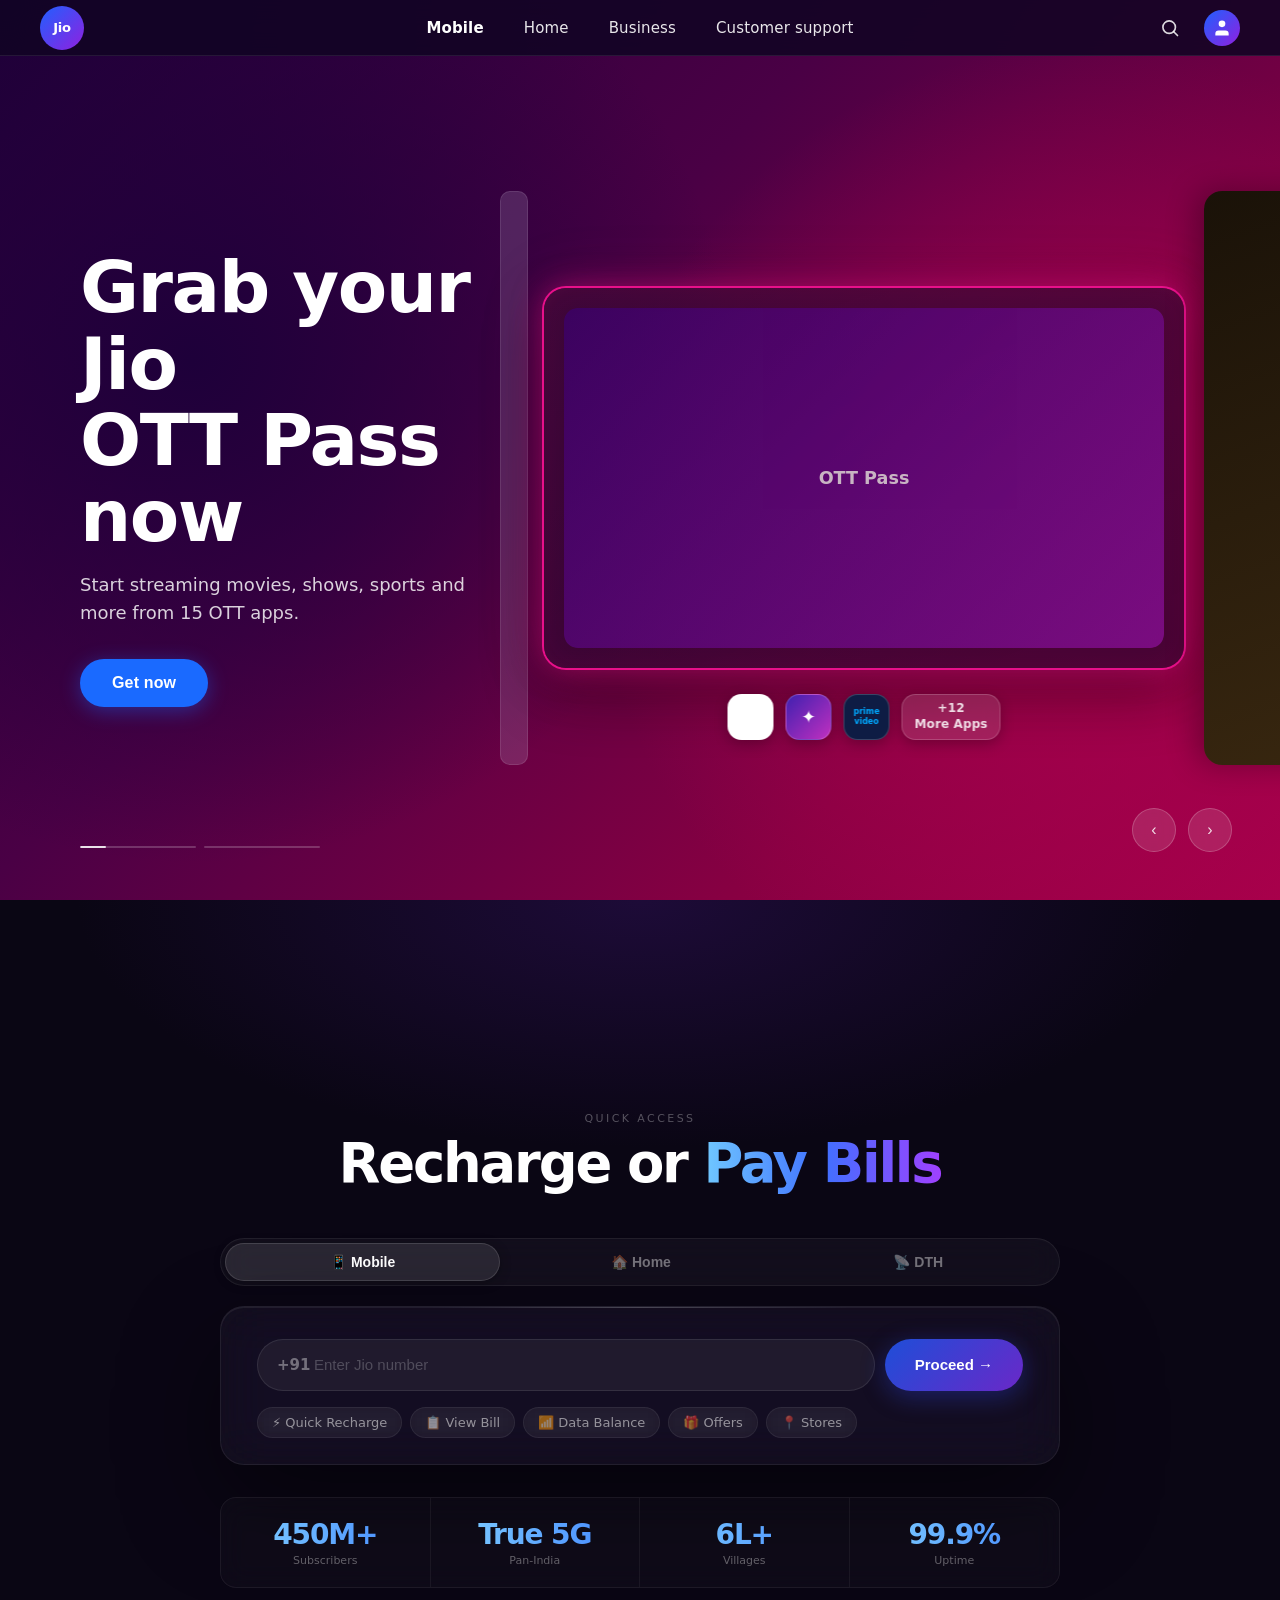
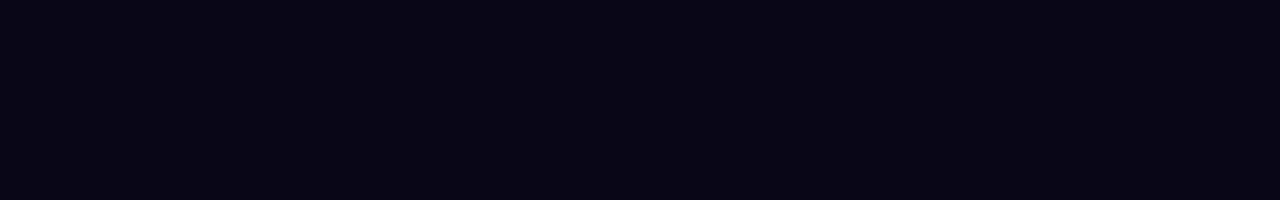
==== commit 425c8823: "Pixel-perfect match to Figma design Layout matches reference exactly: - Nav: dark bg, logo left, cen" ====
--- a/jio-redesign.html
+++ b/jio-redesign.html
@@ -3,473 +3,660 @@
 <head>
 <meta charset="UTF-8"/>
 <meta name="viewport" content="width=device-width, initial-scale=1.0"/>
-<title>Jio – Experience the Future</title>
+<title>Jio</title>
 <!--
-  BANNER IMAGES:
-  Save your banner images in the same folder as this HTML file:
-    → banner1.png   (OTT Pass composite: Dhurandhar + ticket + Matka King)
-    → banner2.jpg   (Lifestyle photo: 3 women with phone)
-  The design will automatically use them.
+  IMAGES NEEDED (save in same folder as this HTML):
+    banner1.png  — OTT Pass composite (Dhurandhar + ticket + Matka King)
+    banner2.jpg  — Lifestyle photo (3 women)
 -->
 <style>
 *,*::before,*::after{box-sizing:border-box;margin:0;padding:0;}
-:root{
-  --nav-h:64px;
-  --ease:cubic-bezier(0.16,1,0.3,1);
-  --ease-io:cubic-bezier(0.4,0,0.2,1);
-}
-html{scroll-behavior:smooth;}
+html,body{height:100%;}
 body{
   font-family:-apple-system,'SF Pro Display','Segoe UI',system-ui,sans-serif;
-  background:#0a0614;color:#fff;overflow-x:hidden;
+  background:#1e0038;
+  color:#fff;
+  overflow-x:hidden;
   -webkit-font-smoothing:antialiased;
-}
-
-/* ── AMBIENT BG ── */
-#bg{
-  position:fixed;inset:0;z-index:0;pointer-events:none;
-  transition:background 1.6s var(--ease-io);
+  -moz-osx-font-smoothing:grayscale;
+}
+
+/* ════════════════════════════════
+   NAV
+════════════════════════════════ */
+.nav{
+  position:fixed;top:0;left:0;right:0;z-index:200;
+  height:56px;
+  display:flex;align-items:center;
+  padding:0 40px;
+  background:rgba(18,4,36,0.88);
+  backdrop-filter:blur(20px);
+  -webkit-backdrop-filter:blur(20px);
+  border-bottom:1px solid rgba(255,255,255,0.08);
+}
+.nav-logo{
+  display:flex;align-items:center;gap:0;
+  flex-shrink:0;
+  margin-right:auto;
+  cursor:pointer;
+}
+.nav-logo-circle{
+  width:44px;height:44px;border-radius:50%;
+  background:linear-gradient(135deg,#2060ff 0%,#9020e0 100%);
+  display:flex;align-items:center;justify-content:center;
+  font-size:0.82rem;font-weight:900;color:#fff;letter-spacing:-0.3px;
+}
+.nav-links{
+  position:absolute;left:50%;transform:translateX(-50%);
+  display:flex;align-items:center;gap:40px;
+  list-style:none;
+}
+.nav-links li a{
+  color:rgba(255,255,255,0.9);
+  text-decoration:none;
+  font-size:15px;
+  font-weight:500;
+  letter-spacing:0.01em;
+  transition:color 0.15s;
+}
+.nav-links li a:hover{color:#fff;}
+.nav-links li.active a{font-weight:600;color:#fff;}
+.nav-end{
+  margin-left:auto;
+  display:flex;align-items:center;gap:16px;
+}
+.nav-icon-btn{
+  width:36px;height:36px;
+  background:transparent;border:none;cursor:pointer;
+  display:flex;align-items:center;justify-content:center;
+  color:rgba(255,255,255,0.85);
+  transition:color 0.15s;
+}
+.nav-icon-btn:hover{color:#fff;}
+.nav-icon-btn svg{width:20px;height:20px;}
+.nav-avatar{
+  width:36px;height:36px;border-radius:50%;
+  background:linear-gradient(135deg,#2060ff,#9020e0);
+  display:flex;align-items:center;justify-content:center;
+  cursor:pointer;
+}
+.nav-avatar svg{width:20px;height:20px;fill:#fff;}
+
+/* ════════════════════════════════
+   HERO SECTION
+════════════════════════════════ */
+.hero{
+  position:relative;
+  width:100%;
+  height:100vh;
+  min-height:600px;
+  padding-top:56px; /* nav height */
+  overflow:hidden;
+  /* Background: deep purple left → magenta/pink right */
   background:
-    radial-gradient(ellipse 85% 75% at 22% 55%,rgba(120,0,190,0.48) 0%,transparent 62%),
-    radial-gradient(ellipse 65% 60% at 82% 68%,rgba(170,0,120,0.34) 0%,transparent 58%),
-    #0a0614;
-}
-/* Grain */
-body::after{
-  content:'';position:fixed;inset:0;z-index:1;pointer-events:none;
-  background-image:url("data:image/svg+xml,%3Csvg viewBox='0 0 512 512' xmlns='http://www.w3.org/2000/svg'%3E%3Cfilter id='g'%3E%3CfeTurbulence type='fractalNoise' baseFrequency='0.78' numOctaves='4' stitchTiles='stitch'/%3E%3C/filter%3E%3Crect width='100%25' height='100%25' filter='url(%23g)'/%3E%3C/svg%3E");
-  opacity:0.025;mix-blend-mode:overlay;
-}
-
-/* ══════════════════════════════════
-   NAV
-══════════════════════════════════ */
-nav{
-  position:fixed;top:0;left:0;right:0;z-index:300;
-  height:var(--nav-h);
-  display:flex;align-items:center;justify-content:space-between;
-  padding:0 48px;
-  background:rgba(10,6,20,0.5);
-  backdrop-filter:blur(22px) saturate(180%);
-  -webkit-backdrop-filter:blur(22px) saturate(180%);
-  border-bottom:1px solid rgba(255,255,255,0.055);
-}
-.nav-logo{display:flex;align-items:center;gap:10px;text-decoration:none;}
-.nav-mark{
-  width:38px;height:38px;border-radius:50%;
-  background:linear-gradient(135deg,#2060ff,#c030e0);
+    radial-gradient(ellipse 70% 100% at 85% 60%, #a8004e 0%, transparent 55%),
+    radial-gradient(ellipse 60% 80% at 15% 40%, #1e003a 0%, transparent 70%),
+    linear-gradient(135deg, #1e0038 0%, #4a0045 40%, #880042 75%, #a8004a 100%);
+}
+
+/* ── INNER LAYOUT ── */
+.hero-inner{
+  position:relative;
+  width:100%;
+  height:calc(100vh - 56px);
+  display:flex;
+  align-items:center;
+  overflow:hidden;
+}
+
+/* ── TEXT BLOCK ── */
+.hero-text{
+  flex-shrink:0;
+  width:500px;
+  padding-left:80px;
+  padding-right:20px;
+  position:relative;
+  z-index:10;
+}
+.hero-title{
+  font-size:72px;
+  font-weight:800;
+  line-height:1.06;
+  letter-spacing:-1.5px;
+  color:#fff;
+  margin-bottom:16px;
+}
+.hero-sub{
+  font-size:18px;
+  font-weight:400;
+  line-height:1.55;
+  color:rgba(255,255,255,0.82);
+  margin-bottom:32px;
+  max-width:400px;
+}
+.btn-get{
+  display:inline-flex;align-items:center;justify-content:center;
+  height:48px;
+  padding:0 32px;
+  background:#1a6aff;
+  color:#fff;
+  font-size:16px;
+  font-weight:700;
+  border:none;
+  border-radius:999px;
+  cursor:pointer;
+  letter-spacing:0.01em;
+  transition:background 0.2s, transform 0.2s, box-shadow 0.2s;
+  box-shadow:0 4px 20px rgba(26,106,255,0.4);
+}
+.btn-get:hover{
+  background:#1a5fe8;
+  transform:translateY(-1px);
+  box-shadow:0 6px 28px rgba(26,106,255,0.55);
+}
+
+/* ── BANNER AREA ── */
+.hero-banners{
+  flex:1;
+  position:relative;
+  height:100%;
+  display:flex;
+  align-items:center;
+  /* extend past right edge */
+  overflow:visible;
+  min-width:0;
+}
+
+/* Previous slide hint (gray strip on left) */
+.prev-hint{
+  flex-shrink:0;
+  width:28px;
+  height:68%;
+  border-radius:10px;
+  background:rgba(180,160,200,0.22);
+  border:1px solid rgba(255,255,255,0.1);
+  margin-right:16px;
+  cursor:pointer;
+  transition:background 0.2s;
+}
+.prev-hint:hover{background:rgba(180,160,200,0.32);}
+
+/* Main banner container */
+.banner-container{
+  flex-shrink:0;
+  position:relative;
+  width:640px;
+  transition:transform 0.12s ease;
+}
+/* Pink/magenta glow border */
+.banner-container-inner{
+  border-radius:22px;
+  padding:20px;
+  /* The distinctive pink glow border */
+  background:linear-gradient(135deg,#cc1070,#e8108a,#cc1070) padding-box,
+             linear-gradient(135deg,#ff40a0,#ff1480,#e0006a) border-box;
+  border:2px solid transparent;
+  box-shadow:
+    0 0 0 1px rgba(255,30,120,0.5),
+    0 0 40px rgba(255,30,120,0.35),
+    0 0 80px rgba(200,0,80,0.2),
+    0 20px 60px rgba(0,0,0,0.4);
+  /* Inner gradient background */
+  background:
+    linear-gradient(160deg,rgba(200,20,100,0.18) 0%,rgba(140,0,70,0.1) 100%),
+    rgba(20,6,40,0.7);
+  border:2px solid;
+  border-image:linear-gradient(135deg,#ff60b0,#ff1880,#e0006a,#ff1880,#ff60b0) 1;
+  border-radius:22px;
+  /* Force border-radius with outline trick */
+  border:none;
+  outline:2px solid;
+  outline-color:transparent;
+  box-shadow:
+    0 0 0 2px #e8108a,
+    0 0 30px rgba(232,16,138,0.5),
+    0 0 60px rgba(200,0,100,0.25),
+    inset 0 0 30px rgba(255,20,120,0.08),
+    0 24px 60px rgba(0,0,0,0.45);
+}
+
+/* Cards row inside the banner */
+.cards-row{
+  display:flex;
+  gap:10px;
+  align-items:stretch;
+  height:340px;
+  border-radius:14px;
+  overflow:hidden;
+}
+
+/* Side poster cards */
+.poster-card{
+  flex:0 0 28%;
+  border-radius:14px;
+  overflow:hidden;
+  position:relative;
+  box-shadow:0 4px 20px rgba(0,0,0,0.4);
+}
+.poster-card img{
+  width:100%;height:100%;
+  object-fit:cover;display:block;
+}
+.poster-card-fallback{
+  width:100%;height:100%;
+  display:flex;flex-direction:column;justify-content:flex-end;
+  padding:14px 12px;
+  background:linear-gradient(165deg,#0e0420 0%,#280850 40%,#3c1070 75%,#140330 100%);
+}
+.poster-card-fallback.matka{
+  background:linear-gradient(165deg,#1a0a02 0%,#3a1a08 40%,#2a1206 75%,#120804 100%);
+}
+.poster-label{
+  font-size:14px;font-weight:800;letter-spacing:-0.3px;
+  text-shadow:0 2px 8px rgba(0,0,0,0.9);line-height:1.25;
+}
+.poster-sub{font-size:9px;opacity:0.6;margin-top:3px;letter-spacing:0.04em;}
+.poster-badge-small{
+  display:inline-block;padding:2px 7px;border-radius:999px;
+  font-size:8px;font-weight:700;letter-spacing:0.04em;
+  background:rgba(255,255,255,0.18);border:1px solid rgba(255,255,255,0.28);
+  margin-bottom:7px;
+}
+.poster-overlay{
+  position:absolute;bottom:0;left:0;right:0;height:55%;
+  background:linear-gradient(to top,rgba(0,0,0,0.75),transparent);
+}
+.poster-meta{position:absolute;bottom:0;left:0;right:0;padding:14px 12px;}
+
+/* OTT Ticket card */
+.ott-card{
+  flex:0 0 44%;
+  border-radius:14px;
+  background:#ffffff;
+  color:#0a0820;
+  display:flex;
+  flex-direction:column;
+  position:relative;
+  overflow:visible; /* punch holes extend outside */
+  box-shadow:0 4px 20px rgba(0,0,0,0.3);
+}
+/* Ticket punch holes */
+.ott-card::before,.ott-card::after{
+  content:'';
+  position:absolute;
+  width:24px;height:24px;border-radius:50%;
+  background:#140228;
+  top:50%;transform:translateY(-50%);
+  z-index:5;
+  box-shadow:inset 0 0 4px rgba(0,0,0,0.5);
+}
+.ott-card::before{left:-12px;}
+.ott-card::after{right:-12px;}
+
+.ott-inner{
+  flex:1;
+  display:flex;flex-direction:column;
+  padding:18px 16px 0;
+}
+.ott-head{
+  display:flex;align-items:center;justify-content:center;gap:7px;
+  padding-bottom:12px;
+  border-bottom:1.5px dashed rgba(100,60,200,0.2);
+}
+.ott-head-dot{
+  width:10px;height:10px;border-radius:50%;
+  background:linear-gradient(135deg,#6020d0,#c020c0);
+}
+.ott-head-label{
+  font-size:13px;letter-spacing:0.2em;text-transform:uppercase;
+  font-weight:900;color:#5010b0;
+}
+.ott-body{
+  flex:1;display:flex;flex-direction:column;align-items:center;
+  padding:10px 0 0;
+}
+.ott-old{
+  font-size:26px;font-weight:900;color:#888;
+  text-decoration:line-through;
+  text-decoration-color:#cc0000;
+  text-decoration-thickness:2.5px;
+  line-height:1;
+}
+.ott-worth{
+  font-size:10px;letter-spacing:0.12em;text-transform:uppercase;
+  color:#999;margin:4px 0 8px;text-align:center;
+  font-weight:600;
+}
+.ott-for-just{
+  display:flex;align-items:center;gap:8px;
+  width:100%;margin-bottom:6px;
+}
+.ott-for-just::before,.ott-for-just::after{
+  content:'';flex:1;height:1px;background:rgba(0,0,0,0.1);
+}
+.ott-for-just-text{
+  font-size:10px;letter-spacing:0.1em;text-transform:uppercase;
+  color:#bbb;font-weight:700;
+  padding:3px 8px;border:1px solid rgba(0,0,0,0.12);border-radius:4px;
+}
+.ott-price-row{
+  display:flex;align-items:flex-start;justify-content:center;
+  line-height:1;
+}
+.ott-rupee{
+  font-size:28px;font-weight:900;color:#0040c0;
+  margin-top:8px;line-height:1;
+}
+.ott-amount{
+  font-size:72px;font-weight:900;color:#0040c0;
+  letter-spacing:-4px;line-height:1;
+}
+.ott-per-mo{
+  font-size:10px;letter-spacing:0.12em;text-transform:uppercase;
+  color:#999;margin-top:4px;font-weight:600;
+}
+/* Blue bottom band */
+.ott-band{
+  margin:12px -0px 0;
+  background:linear-gradient(135deg,#1a6fff,#0044cc);
+  border-radius:0 0 14px 14px;
+  display:grid;grid-template-columns:1fr 1px 1fr;
+  align-items:center;
+  padding:14px 12px;
+  gap:0;
+}
+.ott-band-divider{
+  width:1px;height:32px;
+  background:rgba(255,255,255,0.25);
+}
+.ott-band-item{
+  text-align:center;
+  font-size:15px;font-weight:900;color:#fff;letter-spacing:-0.3px;
+}
+.ott-band-item span{
+  display:block;font-size:11px;font-weight:700;margin-top:1px;opacity:0.9;
+}
+
+/* App icons row (outside banner container) */
+.app-icons-row{
   display:flex;align-items:center;justify-content:center;
-  font-weight:900;font-size:0.78rem;color:#fff;
-  box-shadow:0 0 18px rgba(140,40,255,0.55);
-}
-.nav-name{font-size:1.3rem;font-weight:800;letter-spacing:-0.03em;color:#fff;}
-.nav-links{display:flex;gap:32px;list-style:none;}
-.nav-links a{
-  color:rgba(255,255,255,0.6);text-decoration:none;
-  font-size:0.875rem;font-weight:500;transition:color 0.2s;
-}
-.nav-links a:hover{color:#fff;}
-.nav-end{display:flex;gap:10px;}
-.nav-btn{
-  width:36px;height:36px;border-radius:50%;border:none;cursor:pointer;
-  background:rgba(255,255,255,0.07);border:1px solid rgba(255,255,255,0.1);
-  color:rgba(255,255,255,0.65);
+  gap:12px;
+  margin-top:18px;
+  position:absolute;
+  bottom:-72px;
+  left:50%;transform:translateX(-50%);
+  white-space:nowrap;
+}
+.app-icon{
+  width:46px;height:46px;border-radius:14px;
   display:flex;align-items:center;justify-content:center;
-  transition:background 0.2s,color 0.2s;
-}
-.nav-btn:hover{background:rgba(255,255,255,0.13);color:#fff;}
-.nav-btn svg{width:15px;height:15px;fill:none;stroke:currentColor;stroke-width:2;stroke-linecap:round;stroke-linejoin:round;}
-
-/* ══════════════════════════════════
-   FOLD 1
-══════════════════════════════════ */
-#fold1{
-  position:relative;z-index:2;
-  height:100vh;min-height:640px;
-  padding-top:var(--nav-h);
+  background:rgba(255,255,255,0.12);
+  border:1px solid rgba(255,255,255,0.18);
+  backdrop-filter:blur(8px);
+  font-size:1.3rem;
+  box-shadow:0 4px 14px rgba(0,0,0,0.25);
+  transition:transform 0.18s,box-shadow 0.18s;
+  cursor:pointer;
+}
+.app-icon:hover{transform:translateY(-2px);box-shadow:0 6px 20px rgba(0,0,0,0.35);}
+.app-icon.yt{background:#fff;}
+.app-icon.jh{background:linear-gradient(135deg,#4020b0,#c030c0);}
+.app-icon.pv{background:#0e1c44;}
+.app-icon.more{
+  width:auto;padding:0 12px;
+  font-size:12px;font-weight:800;color:rgba(255,255,255,0.85);
+  letter-spacing:0.01em;
+  line-height:1.3;text-align:center;
+}
+
+/* Lifestyle peek on right */
+.lifestyle-peek{
+  flex-shrink:0;
+  width:280px;
+  height:68%;
+  border-radius:18px 0 0 18px; /* cut off on right */
   overflow:hidden;
-  display:flex;flex-direction:column;
-}
-
-/* ─ STACK RAIL ─ */
+  margin-left:20px;
+  position:relative;
+  box-shadow:-8px 0 30px rgba(0,0,0,0.3);
+}
+.lifestyle-peek img{
+  width:100%;height:100%;
+  object-fit:cover;object-position:center top;
+  display:block;
+}
+.lifestyle-fallback{
+  width:100%;height:100%;
+  background:linear-gradient(160deg,#1a1208,#3a2810,#2a1e0c);
+  display:flex;align-items:center;justify-content:center;
+  font-size:3rem;
+}
+
+/* ── SLIDE TRANSITION ── */
+.banner-wrap{
+  position:absolute;
+  display:flex;align-items:center;
+  width:100%;
+  transition:transform 0.85s cubic-bezier(0.16,1,0.3,1),opacity 0.6s ease;
+}
+.banner-wrap.active{
+  transform:translateX(0) scale(1);opacity:1;pointer-events:all;
+  position:relative;
+}
+.banner-wrap.exit{
+  transform:translateX(-110%) scale(0.6) rotate(-4deg);
+  opacity:0;pointer-events:none;
+}
+.banner-wrap.enter{
+  transform:translateX(60px) scale(0.97);opacity:0;pointer-events:none;
+}
+
+/* ── CAROUSEL ARROWS (bottom-right) ── */
+.carousel-arrows{
+  position:absolute;
+  bottom:48px;
+  right:48px;
+  display:flex;gap:12px;
+  z-index:20;
+}
+.c-arrow{
+  width:44px;height:44px;border-radius:50%;
+  background:rgba(255,255,255,0.12);
+  border:1px solid rgba(255,255,255,0.2);
+  color:rgba(255,255,255,0.85);
+  display:flex;align-items:center;justify-content:center;
+  cursor:pointer;
+  backdrop-filter:blur(8px);
+  transition:background 0.2s,color 0.2s,transform 0.18s;
+  font-size:16px;
+}
+.c-arrow:hover{
+  background:rgba(255,255,255,0.22);
+  color:#fff;
+  transform:scale(1.08);
+}
+
+/* ── STACK RAIL (left) ── */
 #stack-rail{
   position:absolute;
-  left:0;top:var(--nav-h);bottom:80px;
-  width:110px;z-index:30;
+  left:18px;
+  top:50%;transform:translateY(-50%);
+  z-index:30;
   display:flex;flex-direction:column;
-  justify-content:center;align-items:center;
-  pointer-events:none;padding:20px 0;
-}
-.stack-card{
+  align-items:center;
+  gap:0;
+  pointer-events:none;
+  width:56px;
+}
+.stack-thumb{
+  width:56px;
+  border-radius:10px;
+  overflow:hidden;
   position:absolute;
-  width:76px;
-  border-radius:14px;overflow:hidden;
-  box-shadow:0 8px 28px rgba(0,0,0,0.65);
-  border:1px solid rgba(255,255,255,0.12);
+  box-shadow:0 6px 20px rgba(0,0,0,0.55);
+  border:1px solid rgba(255,255,255,0.1);
   opacity:0;
-  transition:opacity 0.7s var(--ease),transform 0.8s var(--ease);
-  transform:translateX(-40px) scale(0.7);
-}
-.stack-card.in{
+  transform:translateX(-30px) scale(0.7);
+  transition:opacity 0.6s cubic-bezier(0.16,1,0.3,1),transform 0.7s cubic-bezier(0.16,1,0.3,1);
+  height:90px;
+}
+.stack-thumb.show{
   opacity:1;
   transform:translateX(0) scale(1) rotate(var(--rot));
 }
-.stack-card img{width:100%;display:block;}
-.stack-card .sc-label{
+.stack-thumb img{width:100%;height:100%;object-fit:cover;display:block;}
+.stack-thumb-fallback{
+  width:100%;height:100%;
+}
+.stack-thumb-label{
   position:absolute;bottom:0;left:0;right:0;
-  padding:8px 7px 7px;
+  padding:6px 5px;
   background:linear-gradient(to top,rgba(0,0,0,0.8),transparent);
-  font-size:0.55rem;font-weight:700;letter-spacing:0.06em;
-  line-height:1.3;
-}
-
-/* ─ MAIN HERO LAYOUT ─ */
-.hero-layout{
-  flex:1;
-  display:grid;
-  grid-template-columns:380px 1fr;
-  align-items:center;
-  padding:0 48px 0 130px;
-  gap:24px;
+  font-size:7px;font-weight:700;line-height:1.2;
+}
+
+/* Progress tracks (subtle, near bottom) */
+.prog-tracks{
+  position:absolute;
+  bottom:52px;
+  left:80px;
+  display:flex;gap:8px;
+  z-index:20;
+  width:240px;
+}
+.prog-t{
+  flex:1;height:2px;border-radius:1px;
+  background:rgba(255,255,255,0.2);
+  position:relative;overflow:hidden;cursor:pointer;
+}
+.prog-t:hover{background:rgba(255,255,255,0.35);}
+.prog-f{
+  position:absolute;left:0;top:0;bottom:0;
+  background:rgba(255,255,255,0.85);
+  border-radius:1px;width:0%;
+}
+
+/* ════════════════════════════════
+   FOLD 2 — RECHARGE
+════════════════════════════════ */
+#fold2{
+  position:relative;
+  min-height:100vh;
+  display:flex;align-items:center;justify-content:center;
+  padding:80px 48px;
+  background:
+    radial-gradient(ellipse 80% 50% at 50% 0%,rgba(45,15,85,0.55),transparent 55%),
+    #0a0614;
   overflow:hidden;
 }
-
-/* ─ TEXT SIDE ─ */
-.hero-text{
-  position:relative;z-index:10;
-  padding-right:16px;
-}
-.eyebrow{
-  display:inline-flex;align-items:center;gap:8px;
-  padding:5px 14px;border-radius:999px;
-  font-size:0.68rem;letter-spacing:0.14em;text-transform:uppercase;font-weight:700;
-  background:rgba(255,255,255,0.07);
-  border:1px solid currentColor;
-  border-color:rgba(255,255,255,0.15);
-  margin-bottom:22px;backdrop-filter:blur(8px);
-  transition:color 0.7s;
-}
-.e-dot{
-  width:5px;height:5px;border-radius:50%;background:currentColor;
-  animation:e-pulse 2s ease-in-out infinite;
-}
-@keyframes e-pulse{0%,100%{opacity:1;transform:scale(1)}50%{opacity:0.3;transform:scale(1.6)}}
-
-.hero-title{
-  font-size:clamp(2.2rem,3.8vw,3.8rem);
-  font-weight:900;line-height:1.06;letter-spacing:-0.04em;
-  margin-bottom:18px;
-}
-.hero-title .hl{
-  display:inline;
+.f2-wrap{width:100%;max-width:840px;}
+.f2-kicker{
+  text-align:center;
+  font-size:11px;letter-spacing:0.22em;text-transform:uppercase;
+  color:rgba(255,255,255,0.3);margin-bottom:10px;
+}
+.f2-heading{
+  text-align:center;
+  font-size:clamp(2rem,4.5vw,3.4rem);
+  font-weight:900;letter-spacing:-0.04em;line-height:1.08;
+  margin-bottom:44px;
+}
+.f2-heading .hl{
+  background:linear-gradient(90deg,#70c8ff,#4070ff,#a040ff);
   -webkit-background-clip:text;background-clip:text;
   -webkit-text-fill-color:transparent;color:transparent;
-  transition:background-image 0.7s;
-}
-.hero-body{
-  font-size:0.98rem;line-height:1.75;
-  color:rgba(255,255,255,0.54);
-  max-width:360px;margin-bottom:30px;
-}
-.hero-body strong{color:rgba(255,255,255,0.88);font-weight:600;}
-.cta-row{display:flex;gap:11px;flex-wrap:wrap;}
-.btn-main{
-  padding:12px 28px;border-radius:999px;border:none;
-  font-size:0.88rem;font-weight:700;color:#fff;cursor:pointer;
-  position:relative;overflow:hidden;
-  transition:transform 0.25s var(--ease),box-shadow 0.25s;
-}
-.btn-main::before{
-  content:'';position:absolute;inset:0;
-  background:linear-gradient(135deg,rgba(255,255,255,0.18),transparent 55%);
-  opacity:0;transition:opacity 0.3s;
-  border-radius:inherit;
-}
-.btn-main:hover{transform:translateY(-2px);}
-.btn-main:hover::before{opacity:1;}
-.btn-sec{
-  padding:12px 28px;border-radius:999px;cursor:pointer;
-  font-size:0.88rem;font-weight:600;color:rgba(255,255,255,0.8);
-  background:rgba(255,255,255,0.07);
-  border:1px solid rgba(255,255,255,0.15);
-  transition:background 0.25s,color 0.25s;backdrop-filter:blur(10px);
-}
-.btn-sec:hover{background:rgba(255,255,255,0.12);color:#fff;}
-
-/* ─ BANNER STAGE ─ */
-.banner-stage{
-  position:relative;
-  height:calc(100vh - var(--nav-h) - 80px);
-  display:flex;align-items:center;
-  overflow:visible;
-}
-
-/* The viewport that clips the peek cards */
-.banner-viewport{
-  position:relative;
-  width:100%;height:100%;
-  display:flex;align-items:center;
-}
-
-/* PEEK CARDS — partially visible next/prev */
-.peek{
-  position:absolute;
-  top:50%;transform:translateY(-50%);
-  border-radius:20px;overflow:hidden;
-  box-shadow:0 16px 50px rgba(0,0,0,0.5);
-  border:1px solid rgba(255,255,255,0.09);
-  opacity:0;
-  pointer-events:none;
-  transition:opacity 0.6s;
-}
-.peek.peek-right{
-  right:-30px;
-  width:160px;height:55%;
-  opacity:0.45;
-  z-index:5;
-}
-.peek img{width:100%;height:100%;object-fit:cover;display:block;}
-.peek .peek-fallback{width:100%;height:100%;}
-
-/* ACTIVE BANNER — the main visual */
-.banner-active{
-  position:relative;z-index:10;
-  width:100%;
-  border-radius:26px;overflow:hidden;
-  box-shadow:
-    0 0 0 1px rgba(255,255,255,0.08),
-    0 30px 80px rgba(0,0,0,0.6),
-    0 0 60px rgba(0,0,0,0.3);
-  transform-origin:center center;
-  transition:transform 0.12s ease;
-  will-change:transform;
-}
-/* Tilt on hover */
-.banner-active:hover{
-  transform:perspective(900px) rotateY(-2deg) rotateX(0.8deg) scale(1.008);
-}
-
-/* Banner image */
-.banner-img{
-  width:100%;display:block;
-  border-radius:26px;
-}
-/* CSS fallback shown when image fails to load */
-.banner-fallback{
-  display:none;
-  width:100%;border-radius:26px;
-  background:linear-gradient(135deg,#1a0840 0%,#4a10a0 40%,#c020c0 100%);
-  padding:40px 32px;
-  min-height:320px;
-}
-.banner-active.no-img .banner-img{display:none;}
-.banner-active.no-img .banner-fallback{display:block;}
-
-/* App icons strip below banner (OTT slide) */
-.app-strip{
-  position:absolute;
-  bottom:-52px;left:50%;transform:translateX(-50%);
-  display:flex;align-items:center;gap:10px;
-  opacity:0;transition:opacity 0.5s 0.3s;
-  white-space:nowrap;
-}
-.app-strip.visible{opacity:1;}
-.app-ic{
-  width:40px;height:40px;border-radius:12px;
-  background:rgba(255,255,255,0.1);
-  border:1px solid rgba(255,255,255,0.14);
-  display:flex;align-items:center;justify-content:center;
-  font-size:1.15rem;backdrop-filter:blur(8px);
-  box-shadow:0 4px 12px rgba(0,0,0,0.3);
-  transition:transform 0.2s;
-}
-.app-ic:hover{transform:scale(1.12);}
-.app-more{
-  padding:8px 12px;border-radius:12px;
-  background:rgba(255,255,255,0.09);
-  border:1px solid rgba(255,255,255,0.13);
-  font-size:0.7rem;font-weight:700;
-  backdrop-filter:blur(8px);color:rgba(255,255,255,0.75);
-  line-height:1.3;text-align:center;
-}
-
-/* ─ SLIDE TRANSITION STATES ─ */
-.banner-wrap{
-  position:absolute;inset:0;
-  display:flex;align-items:center;
-  transition:transform 0.85s var(--ease),opacity 0.6s var(--ease-io);
-}
-.banner-wrap.state-active{
-  transform:translateX(0) scale(1);opacity:1;
-  pointer-events:all;
-}
-.banner-wrap.state-exit{
-  transform:translateX(-110%) scale(0.6) rotate(-5deg);
-  opacity:0;pointer-events:none;
-}
-.banner-wrap.state-enter{
-  transform:translateX(70px) scale(0.96);
-  opacity:0;pointer-events:none;
-}
-
-/* ─ CONTROLS ─ */
-.fold1-bar{
-  height:80px;
-  display:flex;align-items:center;
-  padding:0 48px 0 130px;gap:22px;
-  background:linear-gradient(to top,rgba(10,6,20,0.72),transparent);
-  position:relative;z-index:20;
-  flex-shrink:0;
-}
-.prog-bar{flex:1;display:flex;gap:9px;}
-.prog-t{
-  flex:1;height:2px;border-radius:1px;
-  background:rgba(255,255,255,0.15);
-  position:relative;overflow:hidden;cursor:pointer;
-  transition:height 0.2s;
-}
-.prog-t:hover{height:3px;background:rgba(255,255,255,0.25);}
-.prog-f{
-  position:absolute;left:0;top:0;bottom:0;
-  background:#fff;border-radius:1px;width:0%;
-}
-.arrows{display:flex;gap:8px;}
-.arr{
-  width:36px;height:36px;border-radius:50%;border:none;cursor:pointer;
-  background:rgba(255,255,255,0.08);
-  border:1px solid rgba(255,255,255,0.1);
-  color:rgba(255,255,255,0.75);font-size:1rem;
-  display:flex;align-items:center;justify-content:center;
-  backdrop-filter:blur(8px);
-  transition:background 0.2s,color 0.2s,transform 0.2s;
-}
-.arr:hover{background:rgba(255,255,255,0.15);color:#fff;transform:scale(1.1);}
-.s-count{font-size:0.72rem;color:rgba(255,255,255,0.3);letter-spacing:0.08em;min-width:36px;}
-
-/* scroll cue */
-.scue{
-  position:absolute;bottom:12px;left:50%;transform:translateX(-50%);
-  display:flex;flex-direction:column;align-items:center;gap:5px;
-  opacity:0;pointer-events:none;z-index:25;
-  animation:scue-in 1s 3s ease both;
-}
-@keyframes scue-in{to{opacity:0.38;pointer-events:all;}}
-.scue span{font-size:0.6rem;letter-spacing:0.18em;text-transform:uppercase;}
-.scue-m{width:20px;height:30px;border-radius:10px;border:1.5px solid rgba(255,255,255,0.4);display:flex;justify-content:center;padding-top:5px;}
-.scue-w{width:2.5px;height:6px;border-radius:2px;background:rgba(255,255,255,0.75);animation:sw 1.7s ease-in-out infinite;}
-@keyframes sw{0%,100%{transform:translateY(0);opacity:1}80%{transform:translateY(10px);opacity:0}}
-
-/* ══════════════════════════════════
-   FOLD 2 — RECHARGE
-══════════════════════════════════ */
-#fold2{
-  position:relative;z-index:2;
-  min-height:100vh;
-  display:flex;align-items:center;justify-content:center;
-  padding:80px 48px;overflow:hidden;
-}
-#fold2::before{
-  content:'';position:absolute;inset:0;pointer-events:none;
-  background:radial-gradient(ellipse 80% 55% at 50% 0%,rgba(40,15,90,0.5),transparent 55%);
-}
-.f2-in{width:100%;max-width:840px;position:relative;z-index:1;}
-.f2-k{text-align:center;font-size:0.67rem;letter-spacing:0.22em;text-transform:uppercase;color:rgba(255,255,255,0.3);margin-bottom:10px;}
-.f2-h{
-  text-align:center;
-  font-size:clamp(2rem,4.5vw,3.5rem);
-  font-weight:900;letter-spacing:-0.04em;line-height:1.08;
-  margin-bottom:46px;
-}
-.f2-h .hl{
-  -webkit-background-clip:text;background-clip:text;
-  -webkit-text-fill-color:transparent;color:transparent;
-  background:linear-gradient(90deg,#70c8ff,#4070ff,#a040ff);
 }
 .f2-tabs{
-  display:flex;gap:5px;
-  background:rgba(255,255,255,0.04);border:1px solid rgba(255,255,255,0.07);
-  border-radius:999px;padding:4px;margin-bottom:22px;backdrop-filter:blur(16px);
+  display:flex;gap:4px;
+  background:rgba(255,255,255,0.04);
+  border:1px solid rgba(255,255,255,0.07);
+  border-radius:999px;padding:4px;
+  margin-bottom:20px;backdrop-filter:blur(16px);
 }
 .f2-tab{
   flex:1;padding:10px;border-radius:999px;
-  font-size:0.84rem;font-weight:600;cursor:pointer;border:none;
+  font-size:14px;font-weight:600;cursor:pointer;border:none;
   background:transparent;color:rgba(255,255,255,0.42);
   display:flex;align-items:center;justify-content:center;gap:6px;
-  transition:all 0.3s var(--ease);
-}
-.f2-tab.on{background:rgba(255,255,255,0.1);color:#fff;border:1px solid rgba(255,255,255,0.13);box-shadow:0 2px 14px rgba(0,0,0,0.3);}
+  transition:all 0.28s cubic-bezier(0.16,1,0.3,1);
+}
+.f2-tab.on{
+  background:rgba(255,255,255,0.1);color:#fff;
+  border:1px solid rgba(255,255,255,0.13);
+  box-shadow:0 2px 12px rgba(0,0,0,0.3);
+}
 .f2-card{
   background:rgba(255,255,255,0.035);
   border:1px solid rgba(255,255,255,0.07);
-  border-radius:28px;padding:34px 36px 28px;
+  border-radius:24px;padding:32px 36px 26px;
   backdrop-filter:blur(24px) saturate(150%);
-  -webkit-backdrop-filter:blur(24px) saturate(150%);
   box-shadow:0 40px 100px rgba(0,0,0,0.45),inset 0 1px 0 rgba(255,255,255,0.07);
   position:relative;overflow:hidden;
 }
 .f2-card::before{
   content:'';position:absolute;top:0;left:50%;transform:translateX(-50%);
-  width:52%;height:1px;background:linear-gradient(90deg,transparent,rgba(255,255,255,0.2),transparent);
+  width:50%;height:1px;
+  background:linear-gradient(90deg,transparent,rgba(255,255,255,0.18),transparent);
 }
 .inp-row{display:flex;gap:10px;}
 .inp-g{flex:1;position:relative;}
-.inp-pre{position:absolute;left:20px;top:50%;transform:translateY(-50%);font-size:0.9rem;font-weight:600;color:rgba(255,255,255,0.38);pointer-events:none;}
+.inp-pre{
+  position:absolute;left:20px;top:50%;transform:translateY(-50%);
+  font-size:15px;font-weight:600;color:rgba(255,255,255,0.38);pointer-events:none;
+}
 .inp{
-  width:100%;height:54px;
+  width:100%;height:52px;
   background:rgba(255,255,255,0.055);border:1px solid rgba(255,255,255,0.09);
-  border-radius:999px;outline:none;padding:0 20px 0 58px;
-  font-size:0.96rem;color:#fff;font-weight:500;
-  transition:border-color 0.3s,box-shadow 0.3s,background 0.3s;
+  border-radius:999px;outline:none;padding:0 20px 0 56px;
+  font-size:15px;color:#fff;font-weight:500;
+  transition:border-color 0.28s,box-shadow 0.28s,background 0.28s;
 }
 .inp::placeholder{color:rgba(255,255,255,0.22);}
 .inp:focus{border-color:rgba(100,130,255,0.5);background:rgba(255,255,255,0.08);box-shadow:0 0 0 4px rgba(80,100,255,0.1);}
 .go-btn{
-  height:54px;padding:0 32px;border-radius:999px;border:none;
-  font-size:0.9rem;font-weight:800;color:#fff;cursor:pointer;white-space:nowrap;
+  height:52px;padding:0 30px;border-radius:999px;border:none;
+  font-size:15px;font-weight:800;color:#fff;cursor:pointer;white-space:nowrap;
   background:linear-gradient(135deg,#1e4ed8,#6a28c8);
-  box-shadow:0 6px 26px rgba(40,60,200,0.42);
+  box-shadow:0 6px 24px rgba(40,60,200,0.42);
   position:relative;overflow:hidden;
-  transition:transform 0.25s var(--ease),box-shadow 0.25s;
-}
-.go-btn::before{content:'';position:absolute;inset:0;background:linear-gradient(135deg,rgba(255,255,255,0.18),transparent 55%);opacity:0;transition:opacity 0.3s;}
-.go-btn:hover{transform:translateY(-2px);box-shadow:0 10px 36px rgba(40,60,200,0.58);}
+  transition:transform 0.22s,box-shadow 0.22s;
+}
+.go-btn::before{content:'';position:absolute;inset:0;background:linear-gradient(135deg,rgba(255,255,255,0.18),transparent 55%);opacity:0;transition:opacity 0.28s;}
+.go-btn:hover{transform:translateY(-2px);box-shadow:0 10px 34px rgba(40,60,200,0.58);}
 .go-btn:hover::before{opacity:1;}
-.q-row{display:flex;gap:8px;margin-top:18px;flex-wrap:wrap;}
+.q-row{display:flex;gap:8px;margin-top:16px;flex-wrap:wrap;}
 .q-c{
-  display:flex;align-items:center;gap:6px;
-  padding:8px 15px;border-radius:999px;
+  display:flex;align-items:center;gap:5px;padding:7px 14px;border-radius:999px;
   background:rgba(255,255,255,0.04);border:1px solid rgba(255,255,255,0.07);
-  font-size:0.78rem;color:rgba(255,255,255,0.5);cursor:pointer;
-  transition:all 0.22s;backdrop-filter:blur(8px);
+  font-size:13px;color:rgba(255,255,255,0.52);cursor:pointer;
+  transition:all 0.2s;backdrop-filter:blur(8px);
 }
 .q-c:hover{background:rgba(255,255,255,0.09);color:#fff;border-color:rgba(255,255,255,0.15);}
 .f2-stats{
   display:grid;grid-template-columns:repeat(4,1fr);
-  margin-top:36px;border-radius:18px;overflow:hidden;
+  margin-top:32px;border-radius:16px;overflow:hidden;
   border:1px solid rgba(255,255,255,0.06);
   background:rgba(255,255,255,0.025);backdrop-filter:blur(14px);
 }
 .f2-s{
-  padding:22px 16px;text-align:center;
+  padding:20px 12px;text-align:center;
   border-right:1px solid rgba(255,255,255,0.05);
-  transition:background 0.25s;
+  transition:background 0.2s;
 }
 .f2-s:last-child{border:none;}
 .f2-s:hover{background:rgba(255,255,255,0.04);}
-.sv{font-size:1.8rem;font-weight:900;letter-spacing:-0.04em;background:linear-gradient(90deg,#80d0ff,#4488ff);-webkit-background-clip:text;background-clip:text;-webkit-text-fill-color:transparent;color:transparent;}
-.sl{font-size:0.7rem;color:rgba(255,255,255,0.35);margin-top:4px;}
-
-/* ── RESPONSIVE ── */
-@media(max-width:1024px){
-  .hero-layout{grid-template-columns:320px 1fr;padding:0 24px 0 120px;}
-}
-@media(max-width:860px){
-  nav{padding:0 20px;}
+.sv{font-size:1.75rem;font-weight:900;letter-spacing:-0.04em;background:linear-gradient(90deg,#80d0ff,#4488ff);-webkit-background-clip:text;background-clip:text;-webkit-text-fill-color:transparent;color:transparent;}
+.sl{font-size:11px;color:rgba(255,255,255,0.35);margin-top:3px;}
+
+/* RESPONSIVE */
+@media(max-width:960px){
+  .nav{padding:0 20px;}
   .nav-links{display:none;}
-  .hero-layout{grid-template-columns:1fr;padding:16px 20px 80px 20px;}
-  .banner-stage{display:none;}
-  #stack-rail{display:none;}
-  .fold1-bar{padding:0 20px;}
+  .hero-text{padding-left:24px;width:100%;max-width:480px;}
+  .hero-title{font-size:44px;}
+  .hero-banners{display:none;}
+  .carousel-arrows{bottom:24px;right:24px;}
+  .prog-tracks{left:24px;}
   #fold2{padding:60px 20px;}
   .f2-card{padding:22px 16px;}
   .inp-row{flex-direction:column;}
@@ -480,129 +667,102 @@
 </head>
 <body>
 
-<div id="bg"></div>
-
-<!-- NAV -->
-<nav>
-  <a class="nav-logo" href="#">
-    <div class="nav-mark">Jio</div>
-  </a>
+<!-- ════ NAV ════ -->
+<nav class="nav">
+  <div class="nav-logo">
+    <div class="nav-logo-circle">Jio</div>
+  </div>
   <ul class="nav-links">
-    <li><a href="#">Mobile</a></li>
+    <li class="active"><a href="#">Mobile</a></li>
     <li><a href="#">Home</a></li>
     <li><a href="#">Business</a></li>
-    <li><a href="#">Customer Care</a></li>
+    <li><a href="#">Customer support</a></li>
   </ul>
   <div class="nav-end">
-    <button class="nav-btn"><svg viewBox="0 0 24 24"><circle cx="11" cy="11" r="7"/><line x1="21" y1="21" x2="16.65" y2="16.65"/></svg></button>
-    <button class="nav-btn"><svg viewBox="0 0 24 24"><path d="M20 21v-2a4 4 0 0 0-4-4H8a4 4 0 0 0-4 4v2"/><circle cx="12" cy="7" r="4"/></svg></button>
+    <button class="nav-icon-btn" aria-label="Search">
+      <svg viewBox="0 0 24 24" fill="none" stroke="currentColor" stroke-width="2" stroke-linecap="round">
+        <circle cx="11" cy="11" r="7.5"/>
+        <line x1="21" y1="21" x2="16.5" y2="16.5"/>
+      </svg>
+    </button>
+    <div class="nav-avatar">
+      <svg viewBox="0 0 24 24"><path d="M20 21v-2a4 4 0 0 0-4-4H8a4 4 0 0 0-4 4v2"/><circle cx="12" cy="7" r="4"/></svg>
+    </div>
   </div>
 </nav>
 
-<!-- ═══ FOLD 1 ═══ -->
-<section id="fold1">
-
-  <!-- STACK RAIL (builds as slides advance) -->
+<!-- ════ HERO ════ -->
+<section class="hero">
+
+  <!-- Stack rail -->
   <div id="stack-rail"></div>
 
-  <div class="hero-layout">
-
-    <!-- LEFT: TEXT (updated by JS per slide) -->
+  <div class="hero-inner">
+
+    <!-- TEXT -->
     <div class="hero-text" id="heroText">
-      <div class="eyebrow" id="eyebrow">
-        <span class="e-dot" id="eDot"></span>
-        <span id="eText">New · OTT Pass</span>
-      </div>
-      <h1 class="hero-title" id="heroTitle">
-        <span style="display:block;">Grab your Jio</span>
-        <span class="hl" id="hlSpan" style="background:linear-gradient(90deg,#ff80e0,#c040f0,#7020d0);">OTT Pass now</span>
-      </h1>
-      <p class="hero-body" id="heroBody">
-        Start streaming movies, shows, sports and more from <strong>15 OTT apps</strong>.
-        ₹1500+ worth of subscriptions — for just <strong>₹200/month</strong>.
-      </p>
-      <div class="cta-row">
-        <button class="btn-main" id="btnMain" style="background:linear-gradient(135deg,#b020e0,#6010c0);box-shadow:0 6px 26px rgba(150,20,210,0.44);">Get Now</button>
-        <button class="btn-sec" id="btnSec">View Plans</button>
-      </div>
+      <h1 class="hero-title" id="heroTitle">Grab your Jio<br>OTT Pass now</h1>
+      <p class="hero-sub" id="heroSub">Start streaming movies, shows, sports and more from 15 OTT apps.</p>
+      <button class="btn-get" id="btnGet">Get now</button>
     </div>
 
-    <!-- RIGHT: BANNER STAGE -->
-    <div class="banner-stage" id="bannerStage">
-      <div class="banner-viewport" id="bannerVP">
-
-        <!-- BANNER WRAP A (alternates with B for transitions) -->
-        <div class="banner-wrap state-active" id="wrapA">
-          <div style="position:relative;width:100%;">
-            <div class="banner-active" id="bannerA">
-              <!-- Real banner image — save as banner1.png next to this file -->
-              <img class="banner-img" src="./banner1.png"
-                   alt="Jio OTT Pass"
-                   onerror="this.closest('.banner-active').classList.add('no-img')"/>
-              <!-- CSS fallback -->
-              <div class="banner-fallback">
-                <div style="text-align:center;padding:20px 0;">
-                  <div style="font-size:0.75rem;letter-spacing:0.18em;text-transform:uppercase;opacity:0.55;margin-bottom:8px;">OTT Pass</div>
-                  <div style="font-size:3.5rem;font-weight:900;line-height:1;color:#0040c0;">₹200<span style="font-size:1.2rem;font-weight:400;color:#888;">/mo</span></div>
-                  <div style="font-size:0.85rem;opacity:0.6;margin:10px 0;">30 GB + Unlimited 5G + 15 OTT Apps</div>
-                  <div style="display:flex;justify-content:center;gap:8px;margin-top:16px;">
-                    <div style="padding:8px 20px;border-radius:10px;background:linear-gradient(135deg,#1a5fff,#0038cc);font-size:0.8rem;font-weight:700;">30 GB</div>
-                    <div style="padding:8px 20px;border-radius:10px;background:linear-gradient(135deg,#1a5fff,#0038cc);font-size:0.8rem;font-weight:700;">Unlimited 5G</div>
-                  </div>
-                </div>
-              </div>
+    <!-- BANNER AREA -->
+    <div class="hero-banners" id="heroBanners">
+
+      <!-- Prev hint -->
+      <div class="prev-hint" id="prevHint" onclick="goPrev()"></div>
+
+      <!-- Banner slot (active + transitioning) -->
+      <div style="position:relative;flex:1;height:100%;display:flex;align-items:center;">
+
+        <!-- WRAP A -->
+        <div class="banner-wrap active" id="wrapA">
+          <div class="banner-container" id="ctrA">
+            <div class="banner-container-inner" id="bciA">
+              <div class="cards-row" id="cardsA"></div>
             </div>
-            <!-- App icons below (slide 0 only) -->
-            <div class="app-strip visible" id="appStripA">
-              <div class="app-ic">▶️</div>
-              <div class="app-ic" style="background:linear-gradient(135deg,rgba(80,20,180,0.6),rgba(180,30,180,0.6));">✦</div>
-              <div class="app-ic" style="background:rgba(0,20,60,0.8);font-size:0.45rem;font-weight:900;line-height:1.2;color:#00a8ff;text-align:center;">prime<br/>video</div>
-              <div class="app-more">+12<br/>More</div>
-            </div>
+            <div class="app-icons-row" id="appsA"></div>
           </div>
         </div>
 
-        <!-- BANNER WRAP B (for incoming slides) -->
-        <div class="banner-wrap state-enter" id="wrapB">
-          <div style="position:relative;width:100%;">
-            <div class="banner-active" id="bannerB"></div>
-            <div class="app-strip" id="appStripB"></div>
+        <!-- WRAP B -->
+        <div class="banner-wrap enter" id="wrapB">
+          <div class="banner-container" id="ctrB">
+            <div class="banner-container-inner" id="bciB">
+              <div class="cards-row" id="cardsB"></div>
+            </div>
+            <div class="app-icons-row" id="appsB"></div>
           </div>
         </div>
 
-        <!-- PEEK card (next slide) -->
-        <div class="peek peek-right" id="peekRight"></div>
-
       </div>
-    </div>
-
-  </div><!-- /hero-layout -->
-
-  <!-- BOTTOM CONTROLS -->
-  <div class="fold1-bar">
-    <div class="prog-bar" id="progBar">
-      <div class="prog-t" data-i="0"><div class="prog-f" id="pf0"></div></div>
-      <div class="prog-t" data-i="1"><div class="prog-f" id="pf1"></div></div>
-    </div>
-    <div class="arrows">
-      <button class="arr" id="aPrev">&#8592;</button>
-      <button class="arr" id="aNext">&#8594;</button>
-    </div>
-    <span class="s-count" id="sCount">01 / 02</span>
+
+      <!-- Lifestyle peek -->
+      <div class="lifestyle-peek" id="lifestylePeek">
+        <img src="./banner2.jpg" alt="Lifestyle"
+             onerror="this.style.display='none';this.parentElement.querySelector('.lifestyle-fallback').style.display='flex'"/>
+        <div class="lifestyle-fallback" style="display:none;background:linear-gradient(160deg,#1a1208,#3a2810);">📱</div>
+      </div>
+
+    </div><!-- /hero-banners -->
+  </div><!-- /hero-inner -->
+
+  <!-- Carousel arrows (bottom-right) -->
+  <div class="carousel-arrows">
+    <button class="c-arrow" id="arrowPrev" onclick="goPrev()">&#8249;</button>
+    <button class="c-arrow" id="arrowNext" onclick="goNext()">&#8250;</button>
   </div>
 
-  <div class="scue" onclick="document.getElementById('fold2').scrollIntoView({behavior:'smooth'})">
-    <div class="scue-m"><div class="scue-w"></div></div>
-    <span>Recharge</span>
-  </div>
+  <!-- Progress tracks -->
+  <div class="prog-tracks" id="progTracks"></div>
 
 </section>
 
-<!-- ═══ FOLD 2 ═══ -->
+<!-- ════ FOLD 2: RECHARGE ════ -->
 <section id="fold2">
-  <div class="f2-in">
-    <p class="f2-k">Quick Access</p>
-    <h2 class="f2-h">Recharge or <span class="hl">Pay Bills</span></h2>
+  <div class="f2-wrap">
+    <p class="f2-kicker">Quick Access</p>
+    <h2 class="f2-heading">Recharge or <span class="hl">Pay Bills</span></h2>
     <div class="f2-tabs">
       <button class="f2-tab on" data-ph="Enter Jio number">📱 Mobile</button>
       <button class="f2-tab" data-ph="Enter JioFiber account ID">🏠 Home</button>
@@ -634,199 +794,116 @@
 </section>
 
 <script>
-/* ══════════════════════════════════════
+/* ═══════════════════════════════
    SLIDE DATA
-   Images: banner1.png = OTT Pass composite
-           banner2.jpg = Lifestyle photo
-══════════════════════════════════════ */
+═══════════════════════════════ */
 const SLIDES = [
   {
-    eyebrow: 'New · OTT Pass',
-    eyebrowColor: '#e070ff',
-    titleLine1: 'Grab your Jio',
-    titleLine2: 'OTT Pass now',
-    titleGrad: 'linear-gradient(90deg,#ff80e0,#c040f0,#7020d0)',
-    body: 'Start streaming movies, shows, sports and more from <strong>15 OTT apps</strong>. ₹1500+ worth of subscriptions — for just <strong>₹200/month</strong>.',
-    cta: 'Get Now',
-    cta2: 'View Plans',
-    ctaBg: 'linear-gradient(135deg,#b020e0,#6010c0)',
-    ctaShadow: 'rgba(150,20,210,0.44)',
-    ambientBg: `radial-gradient(ellipse 85% 75% at 22% 55%,rgba(120,0,190,0.48) 0%,transparent 62%),
-                radial-gradient(ellipse 65% 60% at 82% 68%,rgba(170,0,120,0.34) 0%,transparent 58%),#0a0614`,
-    imgSrc: './banner1.png',
-    imgAlt: 'Jio OTT Pass',
+    title: 'Grab your Jio<br>OTT Pass now',
+    sub: 'Start streaming movies, shows, sports and more from 15 OTT apps.',
+    btn: 'Get now',
+    btnColor: '#1a6aff',
+    bg: `radial-gradient(ellipse 70% 100% at 85% 60%, #a8004e 0%, transparent 55%),
+         radial-gradient(ellipse 60% 80% at 15% 40%, #1e003a 0%, transparent 70%),
+         linear-gradient(135deg, #1e0038 0%, #4a0045 40%, #880042 75%, #a8004a 100%)`,
+    bannerImg: './banner1.png',
+    bannerAlt: 'Jio OTT Pass',
     showApps: true,
-    peekImgSrc: './banner2.jpg',
-    peekFallbackBg: 'linear-gradient(160deg,#1a1208,#3a2810)',
-    stackThumbColor: 'linear-gradient(135deg,#3a0070,#9010a0)',
+    stackColor: 'linear-gradient(135deg,#3a0070,#9010a0)',
     stackLabel: 'OTT Pass',
-    fallbackContent: `
-      <div style="text-align:center;color:#080820;padding:20px 10px;">
-        <div style="font-size:0.7rem;letter-spacing:0.18em;text-transform:uppercase;color:#5010b0;margin-bottom:6px;font-weight:800;">OTT PASS</div>
-        <div style="font-size:1.5rem;text-decoration:line-through;text-decoration-color:#cc0000;color:#888;font-weight:800;line-height:1;">₹1500+</div>
-        <div style="font-size:0.65rem;letter-spacing:0.1em;text-transform:uppercase;color:#aaa;margin:4px 0;">Worth of Subscriptions</div>
-        <div style="margin:8px 0 4px;font-size:0.65rem;color:#bbb;text-transform:uppercase;">For Just</div>
-        <div style="font-size:4rem;font-weight:900;letter-spacing:-3px;color:#0040c0;line-height:1;">₹200</div>
-        <div style="font-size:0.65rem;color:#aaa;text-transform:uppercase;letter-spacing:0.1em;margin-bottom:12px;">Per Month</div>
-        <div style="display:grid;grid-template-columns:1fr 1fr;gap:8px;padding:0 10px 10px;">
-          <div style="padding:9px;border-radius:10px;background:linear-gradient(135deg,#1a5fff,#0038cc);color:#fff;font-size:0.78rem;font-weight:800;">30 GB</div>
-          <div style="padding:9px;border-radius:10px;background:linear-gradient(135deg,#1a5fff,#0038cc);color:#fff;font-size:0.78rem;font-weight:800;">Unlimited 5G</div>
-        </div>
-      </div>`,
   },
   {
-    eyebrow: 'JioFiber · Home',
-    eyebrowColor: '#80cfff',
-    titleLine1: 'Experience',
-    titleLine2: '1 Gbps at home',
-    titleGrad: 'linear-gradient(90deg,#80d4ff,#0088ff)',
-    body: 'Ultra-fast gigabit broadband. Get <strong>1 month FREE</strong> plus <strong>Pro Google One</strong> storage — unlimited data, 4K streaming, zero buffering.',
-    cta: 'Explore Plans',
-    cta2: 'Check Coverage',
-    ctaBg: 'linear-gradient(135deg,#0055e0,#00aaff)',
-    ctaShadow: 'rgba(0,80,220,0.44)',
-    ambientBg: `radial-gradient(ellipse 85% 75% at 20% 55%,rgba(0,55,200,0.46) 0%,transparent 62%),
-                radial-gradient(ellipse 65% 60% at 85% 65%,rgba(0,170,255,0.28) 0%,transparent 58%),#0a0614`,
-    imgSrc: './banner2.jpg',
-    imgAlt: 'JioFiber',
+    title: 'Experience<br>1 Gbps at home',
+    sub: 'Ultra-fast gigabit broadband. Get 1 month FREE plus Pro Google One storage.',
+    btn: 'Explore Plans',
+    btnColor: '#1a6aff',
+    bg: `radial-gradient(ellipse 70% 100% at 85% 60%, #0050c0 0%, transparent 55%),
+         radial-gradient(ellipse 60% 80% at 15% 40%, #050a20 0%, transparent 70%),
+         linear-gradient(135deg, #050a20 0%, #001850 40%, #003090 75%, #0050c0 100%)`,
+    bannerImg: './banner2.jpg',
+    bannerAlt: 'JioFiber',
     showApps: false,
-    peekImgSrc: './banner1.png',
-    peekFallbackBg: 'linear-gradient(160deg,#3a0070,#9010a0)',
-    stackThumbColor: 'linear-gradient(135deg,#001850,#0055e0)',
+    stackColor: 'linear-gradient(135deg,#001050,#0050c0)',
     stackLabel: 'JioFiber',
-    fallbackContent: `
-      <div style="padding:32px 24px;">
-        <div style="font-size:0.7rem;letter-spacing:0.18em;text-transform:uppercase;opacity:0.55;margin-bottom:10px;">JioFiber</div>
-        <div style="font-size:4.5rem;font-weight:900;letter-spacing:-4px;line-height:1;background:linear-gradient(90deg,#80d4ff,#0088ff);-webkit-background-clip:text;background-clip:text;-webkit-text-fill-color:transparent;color:transparent;">1Gbps</div>
-        <div style="margin:14px 0 20px;opacity:0.65;font-size:0.9rem;line-height:1.6;">Unlimited · 4K · Smart Home<br/>Zero buffering</div>
-        <div style="padding:10px 18px;border-radius:10px;background:rgba(255,255,255,0.1);border:1px solid rgba(255,255,255,0.15);font-size:0.85rem;font-weight:700;margin-bottom:8px;text-align:center;">🎁 1 Month FREE</div>
-        <div style="padding:10px 18px;border-radius:10px;background:rgba(0,160,255,0.18);border:1px solid rgba(0,160,255,0.3);font-size:0.85rem;font-weight:700;text-align:center;">Google One Pro ✓</div>
-      </div>`,
   },
 ];
-
-/* ══════════════════════════════════════
+const N = SLIDES.length;
+
+/* ═══════════════════════════════
    STATE
-══════════════════════════════════════ */
-const N = SLIDES.length;
+═══════════════════════════════ */
 let cur = 0;
 let busy = false;
+let activeWrap = 'A';
 let fillTimer = null, fillPct = 0;
-const FILL_DURATION = 6000;
-let activeWrap = 'A'; // which wrap is currently showing
-
-/* ══════════════════════════════════════
-   BOOT
-══════════════════════════════════════ */
-function boot(){
-  applyText(0, false);
-  setupBannerImg('A', SLIDES[0]);
-  setupPeek(SLIDES[0]);
-  startFill();
-  bindControls();
-  bindTabs();
-  document.getElementById('numInp').addEventListener('input', function(){
-    this.value = this.value.replace(/\D/g,'').slice(0,10);
-  });
-}
-
-/* ══════════════════════════════════════
+const FILL_DUR = 6000;
+const stacked = [];
+
+/* ═══════════════════════════════
+   BUILD BANNER CARDS
+═══════════════════════════════ */
+function buildCards(cardsEl, appsEl, slide) {
+  // Cards row: use the banner image as a single full-width img
+  // If image loads, show it. Otherwise show OTT ticket recreation.
+  cardsEl.innerHTML = `
+    <div style="position:relative;width:100%;height:100%;border-radius:12px;overflow:hidden;">
+      <img src="${slide.bannerImg}" alt="${slide.bannerAlt}"
+           style="width:100%;height:100%;object-fit:cover;object-position:center;display:block;border-radius:12px;"
+           onerror="this.style.display='none';document.getElementById('fb_${cardsEl.id}').style.display='flex'"/>
+      <div id="fb_${cardsEl.id}" style="display:none;width:100%;height:100%;border-radius:12px;
+           background:${slide.stackColor};align-items:center;justify-content:center;
+           font-size:1.1rem;font-weight:700;opacity:0.7;">${slide.stackLabel}</div>
+    </div>`;
+
+  // App icons (only for slide 0)
+  if(slide.showApps){
+    appsEl.innerHTML = `
+      <div class="app-icon yt">▶️</div>
+      <div class="app-icon jh" style="font-size:1.1rem;color:#fff;">✦</div>
+      <div class="app-icon pv" style="font-size:8px;font-weight:900;line-height:1.2;color:#00a8ff;text-align:center;">prime<br>video</div>
+      <div class="app-icon more">+12<br>More Apps</div>`;
+    appsEl.style.display = 'flex';
+  } else {
+    appsEl.innerHTML = '';
+    appsEl.style.display = 'none';
+  }
+}
+
+/* ═══════════════════════════════
    APPLY TEXT
-══════════════════════════════════════ */
-function applyText(idx, animate){
+═══════════════════════════════ */
+function applyText(idx, animate) {
   const s = SLIDES[idx];
-
-  // eyebrow
-  const eyebrow = document.getElementById('eyebrow');
-  eyebrow.style.color = s.eyebrowColor;
-  eyebrow.style.borderColor = s.eyebrowColor.replace(')',',0.25)').replace('rgb','rgba');
-  document.getElementById('eDot').style.background = s.eyebrowColor;
-  document.getElementById('eText').textContent = s.eyebrow;
-
-  // title
-  document.getElementById('heroTitle').innerHTML =
-    `<span style="display:block;">${s.titleLine1}</span>` +
-    `<span class="hl" style="background:${s.titleGrad};-webkit-background-clip:text;background-clip:text;-webkit-text-fill-color:transparent;color:transparent;">${s.titleLine2}</span>`;
-
-  // body
-  document.getElementById('heroBody').innerHTML = s.body;
-
-  // CTAs
-  const bm = document.getElementById('btnMain');
-  bm.textContent = s.cta;
-  bm.style.background = s.ctaBg;
-  bm.style.boxShadow = `0 6px 26px ${s.ctaShadow}`;
-  document.getElementById('btnSec').textContent = s.cta2;
-
-  // ambient
-  document.getElementById('bg').style.background = s.ambientBg;
-
-  // counter
-  document.getElementById('sCount').textContent = `0${idx+1} / 0${N}`;
-
-  // animate text
+  const titleEl = document.getElementById('heroTitle');
+  const subEl   = document.getElementById('heroSub');
+  const btnEl   = document.getElementById('btnGet');
+
   if(animate){
     const ht = document.getElementById('heroText');
     ht.style.transition = 'none';
     ht.style.opacity = '0';
-    ht.style.transform = 'translateY(18px)';
+    ht.style.transform = 'translateY(16px)';
     requestAnimationFrame(()=>requestAnimationFrame(()=>{
-      ht.style.transition = 'opacity 0.7s var(--ease), transform 0.8s var(--ease)';
+      ht.style.transition = 'opacity 0.65s ease, transform 0.75s cubic-bezier(0.16,1,0.3,1)';
       ht.style.opacity = '1';
       ht.style.transform = 'translateY(0)';
     }));
   }
-}
-
-/* ══════════════════════════════════════
-   SETUP BANNER IMAGE (into wrap A or B)
-══════════════════════════════════════ */
-function setupBannerImg(which, slideData){
-  const bannerEl = document.getElementById(`banner${which}`);
-  const stripEl  = document.getElementById(`appStrip${which}`);
-
-  // Build inner HTML
-  bannerEl.innerHTML = `
-    <img class="banner-img" src="${slideData.imgSrc}" alt="${slideData.imgAlt}"
-         onerror="this.closest('.banner-active').classList.add('no-img')"/>
-    <div class="banner-fallback">${slideData.fallbackContent}</div>`;
-
-  // App strip
-  if(slideData.showApps){
-    stripEl.innerHTML = `
-      <div class="app-ic">▶️</div>
-      <div class="app-ic" style="background:linear-gradient(135deg,rgba(80,20,180,0.6),rgba(180,30,180,0.6));">✦</div>
-      <div class="app-ic" style="background:rgba(0,20,60,0.8);font-size:0.45rem;font-weight:900;line-height:1.2;color:#00a8ff;text-align:center;">prime<br/>video</div>
-      <div class="app-more">+12<br/>More</div>`;
-    stripEl.classList.add('visible');
-  } else {
-    stripEl.innerHTML = '';
-    stripEl.classList.remove('visible');
-  }
-}
-
-/* ══════════════════════════════════════
-   SETUP PEEK CARD
-══════════════════════════════════════ */
-function setupPeek(slideData){
-  const peek = document.getElementById('peekRight');
-  peek.innerHTML = `
-    <img src="${slideData.peekImgSrc}" alt="Next"
-         style="width:100%;height:100%;object-fit:cover;display:block;"
-         onerror="this.style.display='none';this.parentElement.style.background='${slideData.peekFallbackBg}'"/>`;
-}
-
-/* ══════════════════════════════════════
+
+  titleEl.innerHTML = s.title;
+  subEl.textContent = s.sub;
+  btnEl.textContent = s.btn;
+  document.querySelector('.hero').style.background = s.bg;
+}
+
+/* ═══════════════════════════════
    TRANSITION
-══════════════════════════════════════ */
-function goTo(nextIdx){
+═══════════════════════════════ */
+function goTo(nextIdx) {
   if(busy) return;
   busy = true;
   clearInterval(fillTimer);
-  fillPct = 0;
-
-  // Reset all fills
-  for(let i=0;i<N;i++) document.getElementById(`pf${i}`).style.width='0%';
+  resetFills();
 
   const prevIdx = cur;
   cur = ((nextIdx % N) + N) % N;
@@ -834,137 +911,151 @@
   // Push prev to stack
   pushStack(prevIdx);
 
-  // Determine active / incoming wrap IDs
   const outId = activeWrap;
   const inId  = outId === 'A' ? 'B' : 'A';
   activeWrap  = inId;
 
-  const wrapOut = document.getElementById(`wrap${outId}`);
-  const wrapIn  = document.getElementById(`wrap${inId}`);
-
-  // Prepare incoming content (off screen)
-  setupBannerImg(inId, SLIDES[cur]);
-  wrapIn.className = 'banner-wrap state-enter';
-
-  // Update text immediately (with animation)
+  // Prepare incoming
+  buildCards(
+    document.getElementById(`cards${inId}`),
+    document.getElementById(`apps${inId}`),
+    SLIDES[cur]
+  );
+  document.getElementById(`wrap${inId}`).className = 'banner-wrap enter';
+
+  // Update text
   applyText(cur, true);
 
-  // Update peek for next-next
-  setupPeek(SLIDES[(cur+1) % N]);
-
-  // Kick off transition
+  // Animate
   requestAnimationFrame(()=>{
-    // Outgoing exits left
-    wrapOut.className = 'banner-wrap state-exit';
-    // Short delay then incoming slides in
+    document.getElementById(`wrap${outId}`).className = 'banner-wrap exit';
     setTimeout(()=>{
-      wrapIn.className = 'banner-wrap state-active';
-    }, 80);
+      document.getElementById(`wrap${inId}`).className = 'banner-wrap active';
+    }, 60);
   });
 
   setTimeout(()=>{
-    // Clean up outgoing
-    wrapOut.className = 'banner-wrap state-enter'; // park it
+    document.getElementById(`wrap${outId}`).className = 'banner-wrap enter';
     busy = false;
     startFill();
   }, 950);
 }
 
-/* ══════════════════════════════════════
+function goNext(){ if(!busy){ clearInterval(fillTimer); goTo(cur+1); }}
+function goPrev(){ if(!busy){ clearInterval(fillTimer); goTo(cur-1); }}
+
+/* ═══════════════════════════════
    STACK
-══════════════════════════════════════ */
-const stackedList = [];
-const ROTS = [-6, 5, -4, 6, -3, 4];
-
+═══════════════════════════════ */
+const ROTS = [-5,5,-4,6];
 function pushStack(idx){
   const s = SLIDES[idx];
   const rail = document.getElementById('stack-rail');
-  const rot = ROTS[stackedList.length % ROTS.length];
-  const offset = stackedList.length * 12;
+  const rot = ROTS[stacked.length % ROTS.length];
+  const topOff = stacked.length * 14;
 
   const el = document.createElement('div');
-  el.className = 'stack-card';
+  el.className = 'stack-thumb';
   el.style.setProperty('--rot', `${rot}deg`);
-  el.style.top = `calc(50% - 55px + ${offset}px)`;
-  el.style.height = '110px';
-  el.style.background = s.stackThumbColor;
+  el.style.top = `calc(50% - 45px + ${topOff}px)`;
+  el.style.background = s.stackColor;
 
   el.innerHTML = `
-    <img src="${s.imgSrc}" alt="${s.stackLabel}"
+    <img src="${s.bannerImg}" alt="${s.stackLabel}"
          style="width:100%;height:100%;object-fit:cover;display:block;"
          onerror="this.style.display='none'"/>
-    <div class="sc-label">${s.stackLabel}</div>`;
+    <div class="stack-thumb-label">${s.stackLabel}</div>`;
 
   rail.appendChild(el);
-  stackedList.push(idx);
-  requestAnimationFrame(()=>requestAnimationFrame(()=> el.classList.add('in')));
-}
-
-/* ══════════════════════════════════════
-   PROGRESS FILL
-══════════════════════════════════════ */
+  stacked.push(idx);
+  requestAnimationFrame(()=>requestAnimationFrame(()=> el.classList.add('show')));
+}
+
+/* ═══════════════════════════════
+   PROGRESS
+═══════════════════════════════ */
+function buildProgressTracks(){
+  const bar = document.getElementById('progTracks');
+  bar.innerHTML = '';
+  for(let i=0;i<N;i++){
+    const t = document.createElement('div');
+    t.className = 'prog-t';
+    t.dataset.i = i;
+    const f = document.createElement('div');
+    f.className = 'prog-f';
+    f.id = `pf${i}`;
+    t.appendChild(f);
+    t.addEventListener('click',()=>{ if(!busy && +t.dataset.i!==cur){ clearInterval(fillTimer); goTo(+t.dataset.i); }});
+    bar.appendChild(t);
+  }
+}
+function resetFills(){
+  for(let i=0;i<N;i++){
+    const el = document.getElementById(`pf${i}`);
+    if(el) el.style.width='0%';
+  }
+  fillPct=0;
+}
 function startFill(){
   clearInterval(fillTimer);
-  fillPct = 0;
-  const fillEl = document.getElementById(`pf${cur}`);
-  const step = 100 / (FILL_DURATION / 50);
+  fillPct=0;
+  const step = 100/(FILL_DUR/50);
   fillTimer = setInterval(()=>{
-    fillPct = Math.min(100, fillPct + step);
-    fillEl.style.width = fillPct + '%';
-    if(fillPct >= 100){
-      clearInterval(fillTimer);
-      goTo(cur + 1);
-    }
-  }, 50);
-}
-
-/* ══════════════════════════════════════
-   CONTROLS
-══════════════════════════════════════ */
-function bindControls(){
-  document.getElementById('aNext').onclick = ()=>{ if(!busy){ clearInterval(fillTimer); goTo(cur+1); }};
-  document.getElementById('aPrev').onclick = ()=>{ if(!busy){ clearInterval(fillTimer); goTo(cur-1); }};
-  document.querySelectorAll('.prog-t').forEach(t=>{
-    t.addEventListener('click',()=>{
-      const i = +t.dataset.i;
-      if(i !== cur && !busy){ clearInterval(fillTimer); goTo(i); }
-    });
-  });
-  document.addEventListener('keydown', e=>{
-    if(e.key==='ArrowRight') document.getElementById('aNext').click();
-    if(e.key==='ArrowLeft')  document.getElementById('aPrev').click();
-  });
-}
-
-/* ══════════════════════════════════════
-   TABS
-══════════════════════════════════════ */
-function bindTabs(){
-  document.querySelectorAll('.f2-tab').forEach(t=>{
-    t.onclick = ()=>{
-      document.querySelectorAll('.f2-tab').forEach(x=>x.classList.remove('on'));
-      t.classList.add('on');
-      document.getElementById('numInp').placeholder = t.dataset.ph;
-      document.getElementById('numInp').value = '';
-    };
-  });
-}
-
+    fillPct = Math.min(100, fillPct+step);
+    const el = document.getElementById(`pf${cur}`);
+    if(el) el.style.width = fillPct+'%';
+    if(fillPct>=100){ clearInterval(fillTimer); goTo(cur+1); }
+  },50);
+}
+
+/* ═══════════════════════════════
+   KEYBOARD
+═══════════════════════════════ */
+document.addEventListener('keydown',e=>{
+  if(e.key==='ArrowRight') goNext();
+  if(e.key==='ArrowLeft')  goPrev();
+});
+
+/* ═══════════════════════════════
+   TABS + INPUT
+═══════════════════════════════ */
+document.querySelectorAll('.f2-tab').forEach(t=>{
+  t.onclick=()=>{
+    document.querySelectorAll('.f2-tab').forEach(x=>x.classList.remove('on'));
+    t.classList.add('on');
+    document.getElementById('numInp').placeholder = t.dataset.ph;
+    document.getElementById('numInp').value='';
+  };
+});
+document.getElementById('numInp').addEventListener('input',function(){
+  this.value=this.value.replace(/\D/g,'').slice(0,10);
+});
 function doGo(){
-  const inp = document.getElementById('numInp');
-  const v = inp.value.trim();
-  if(!v || v.length<10){
+  const inp=document.getElementById('numInp');
+  if(!inp.value||inp.value.length<10){
     inp.style.boxShadow='0 0 0 3px rgba(255,60,60,0.22)';
     inp.style.borderColor='rgba(255,80,80,0.45)';
-    setTimeout(()=>{inp.style.boxShadow='';inp.style.borderColor='';},1400);
+    setTimeout(()=>{inp.style.boxShadow='';inp.style.borderColor='';},1300);
     inp.focus();return;
   }
   inp.style.boxShadow='0 0 0 3px rgba(40,200,100,0.22)';
   inp.style.borderColor='rgba(40,200,100,0.45)';
-  setTimeout(()=>{inp.style.boxShadow='';inp.style.borderColor='';},1400);
-}
-
-boot();
+  setTimeout(()=>{inp.style.boxShadow='';inp.style.borderColor='';},1300);
+}
+
+/* ═══════════════════════════════
+   INIT
+═══════════════════════════════ */
+(function init(){
+  applyText(0, false);
+  buildCards(
+    document.getElementById('cardsA'),
+    document.getElementById('appsA'),
+    SLIDES[0]
+  );
+  buildProgressTracks();
+  startFill();
+})();
 </script>
 </body>
 </html>
